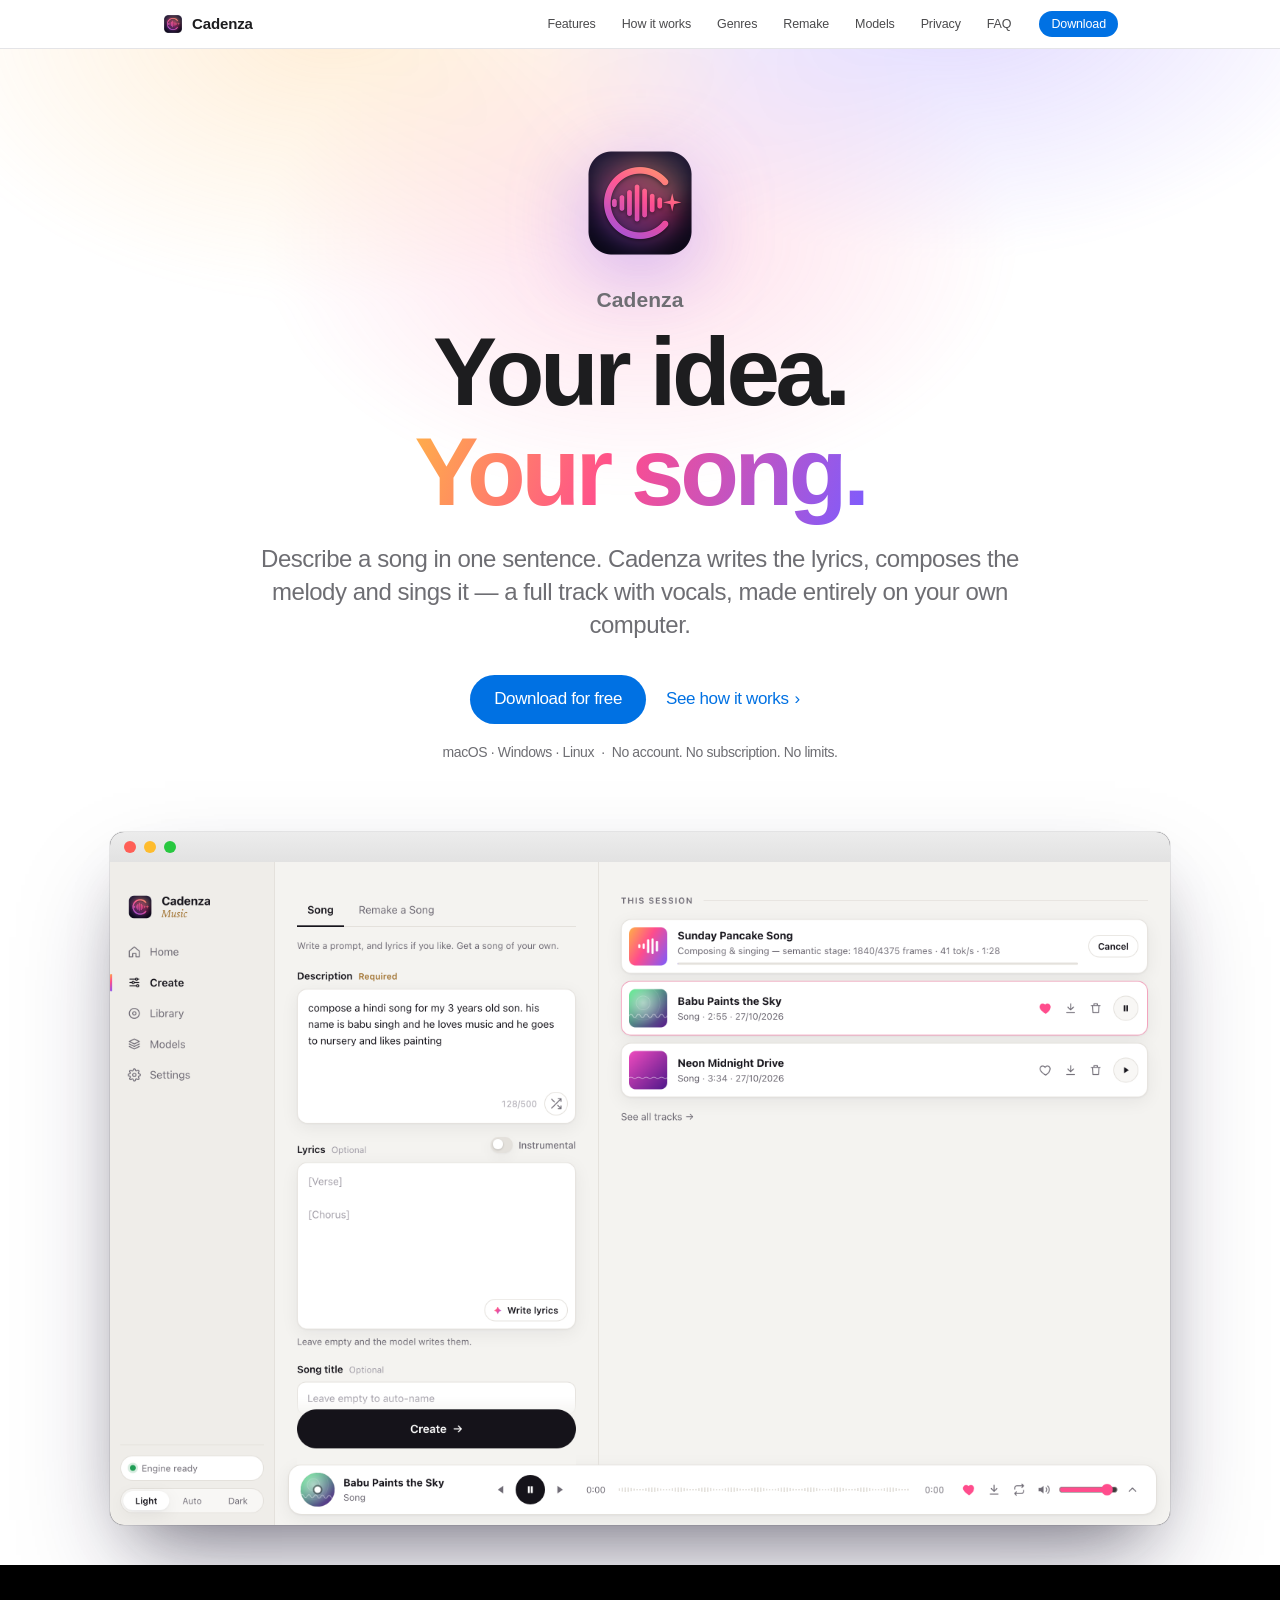
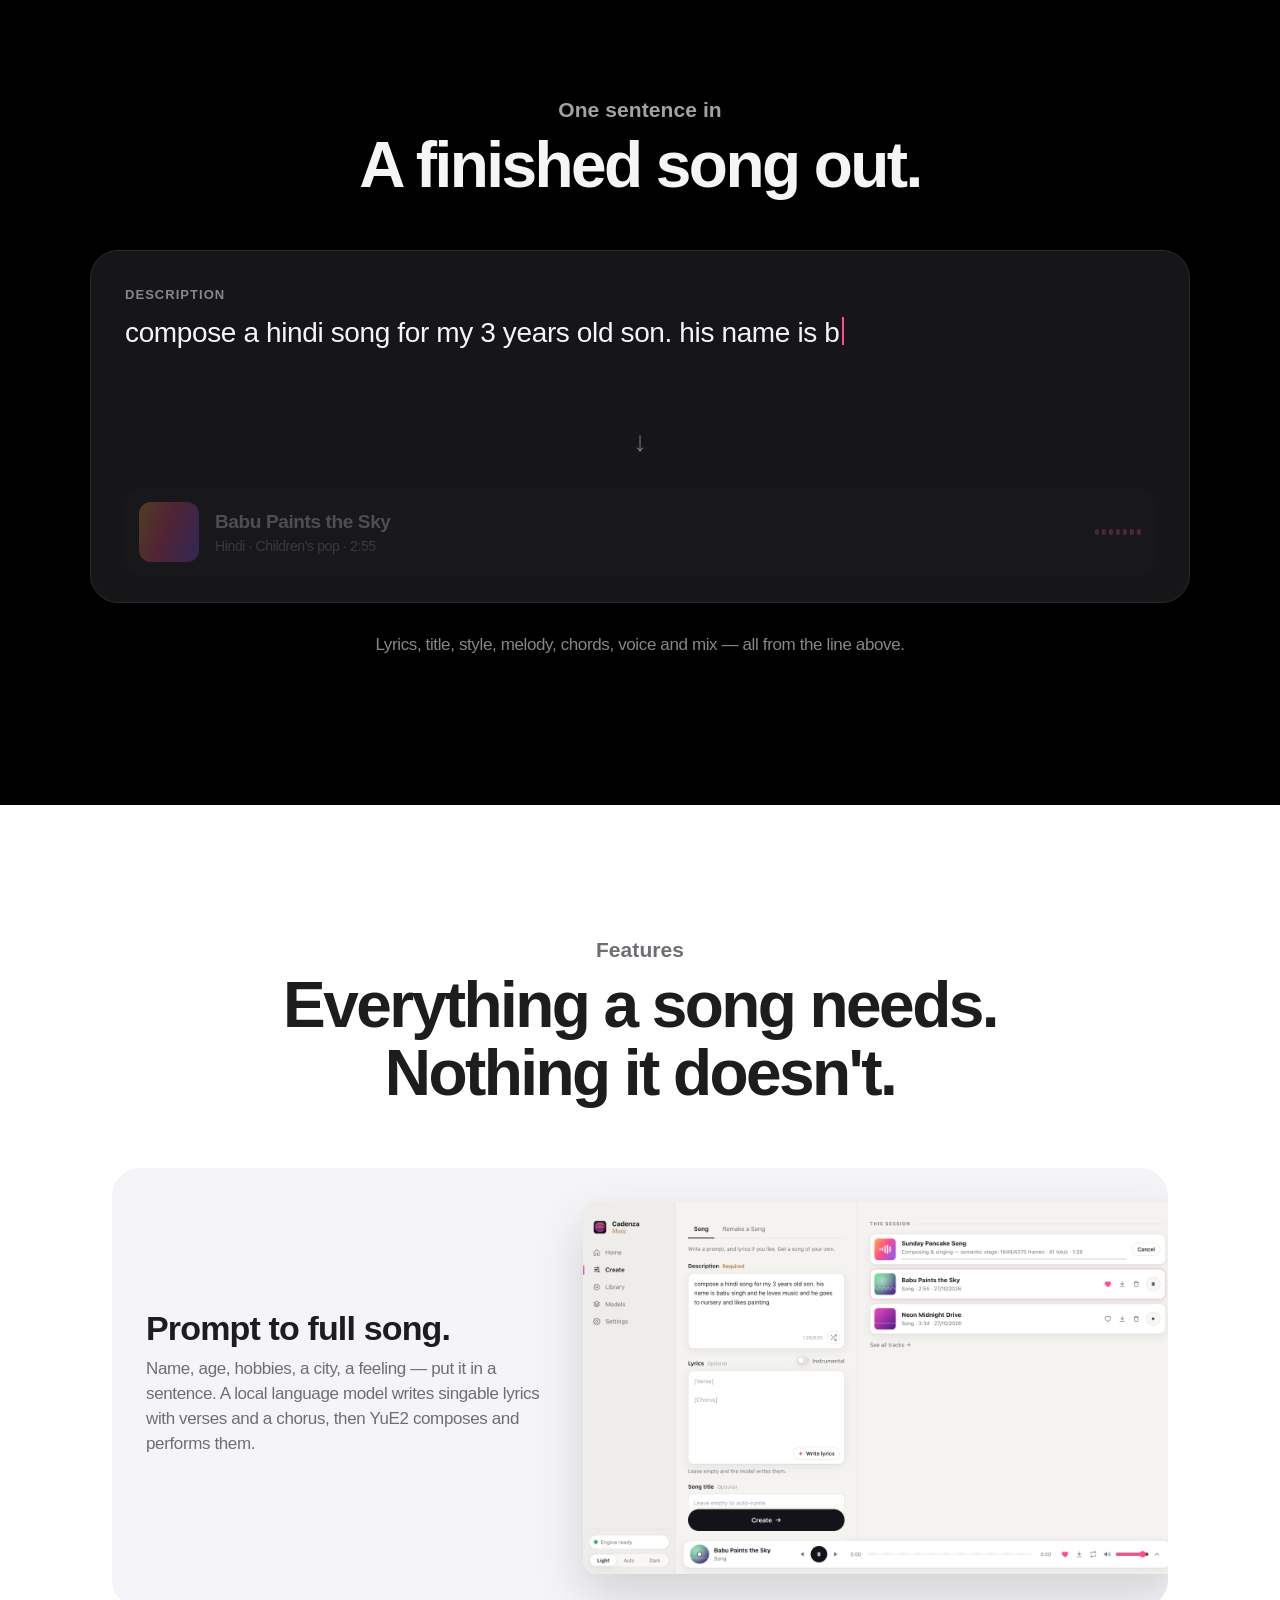
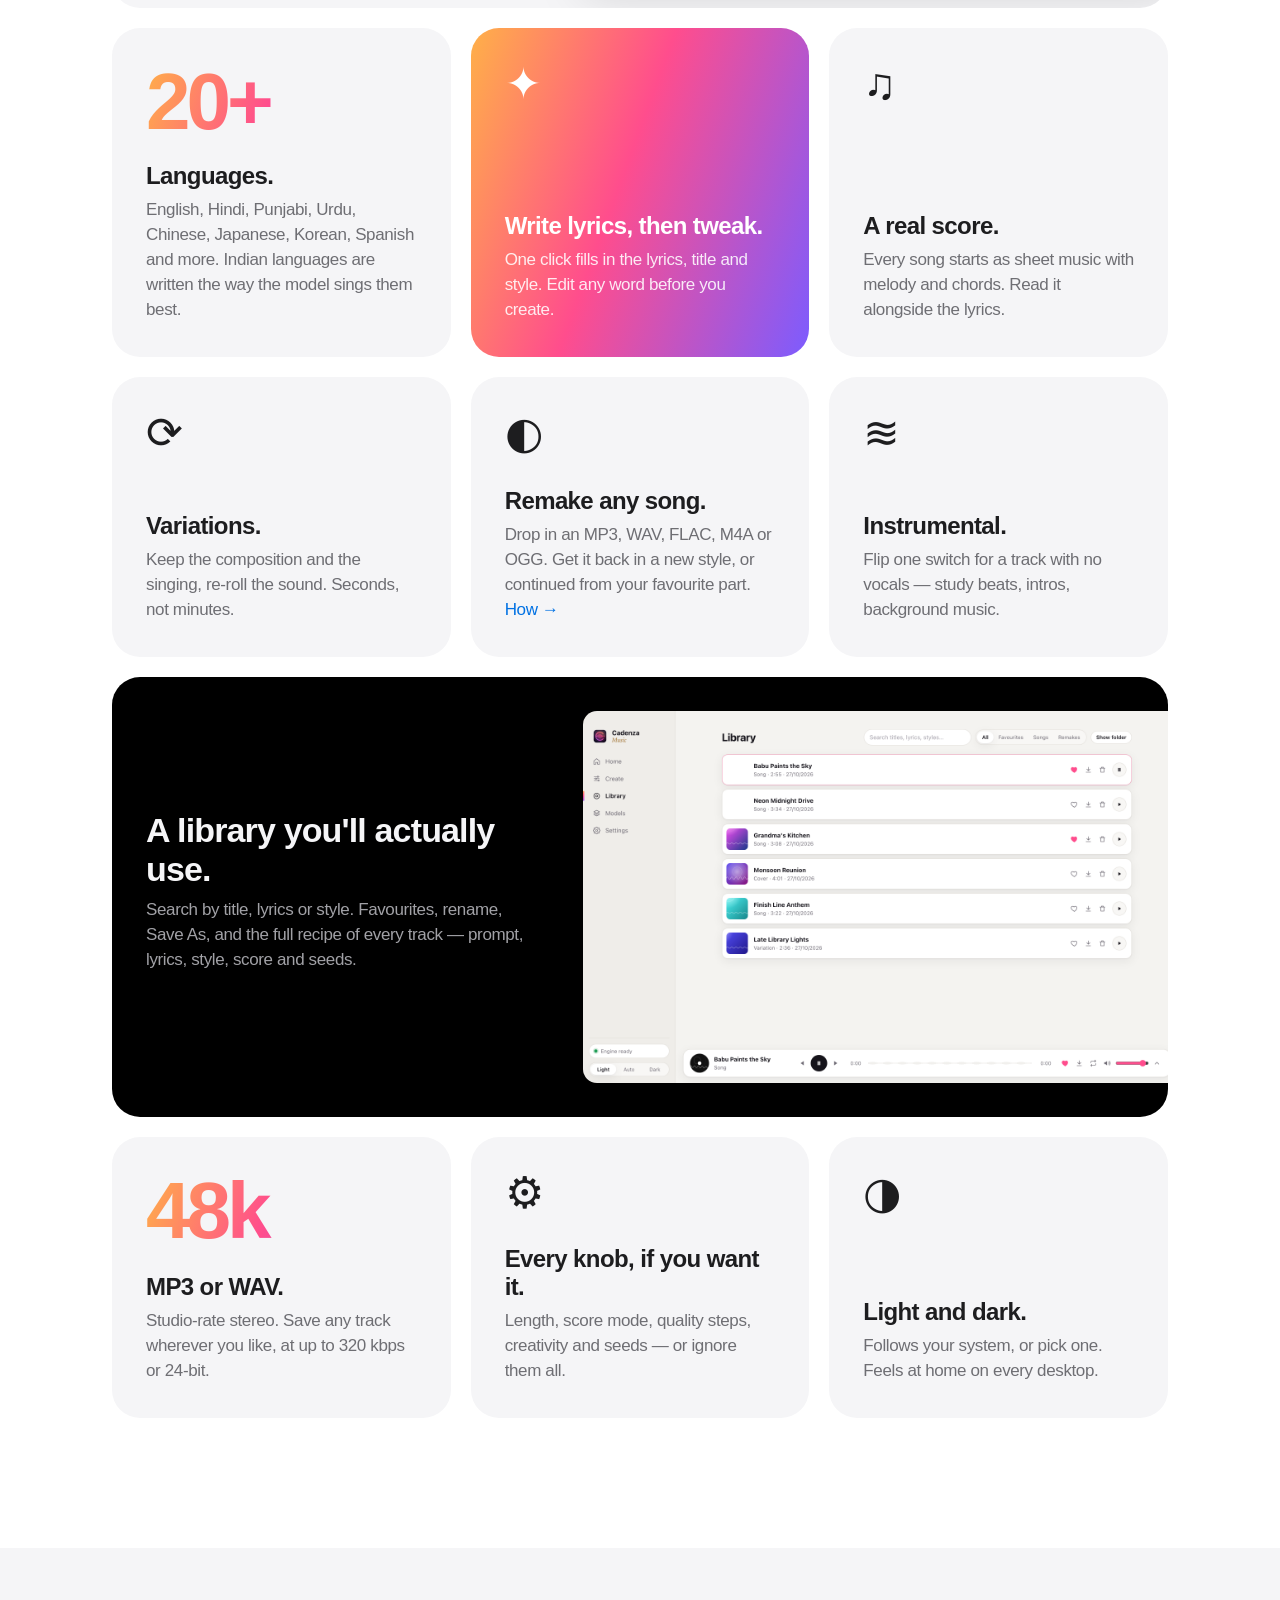
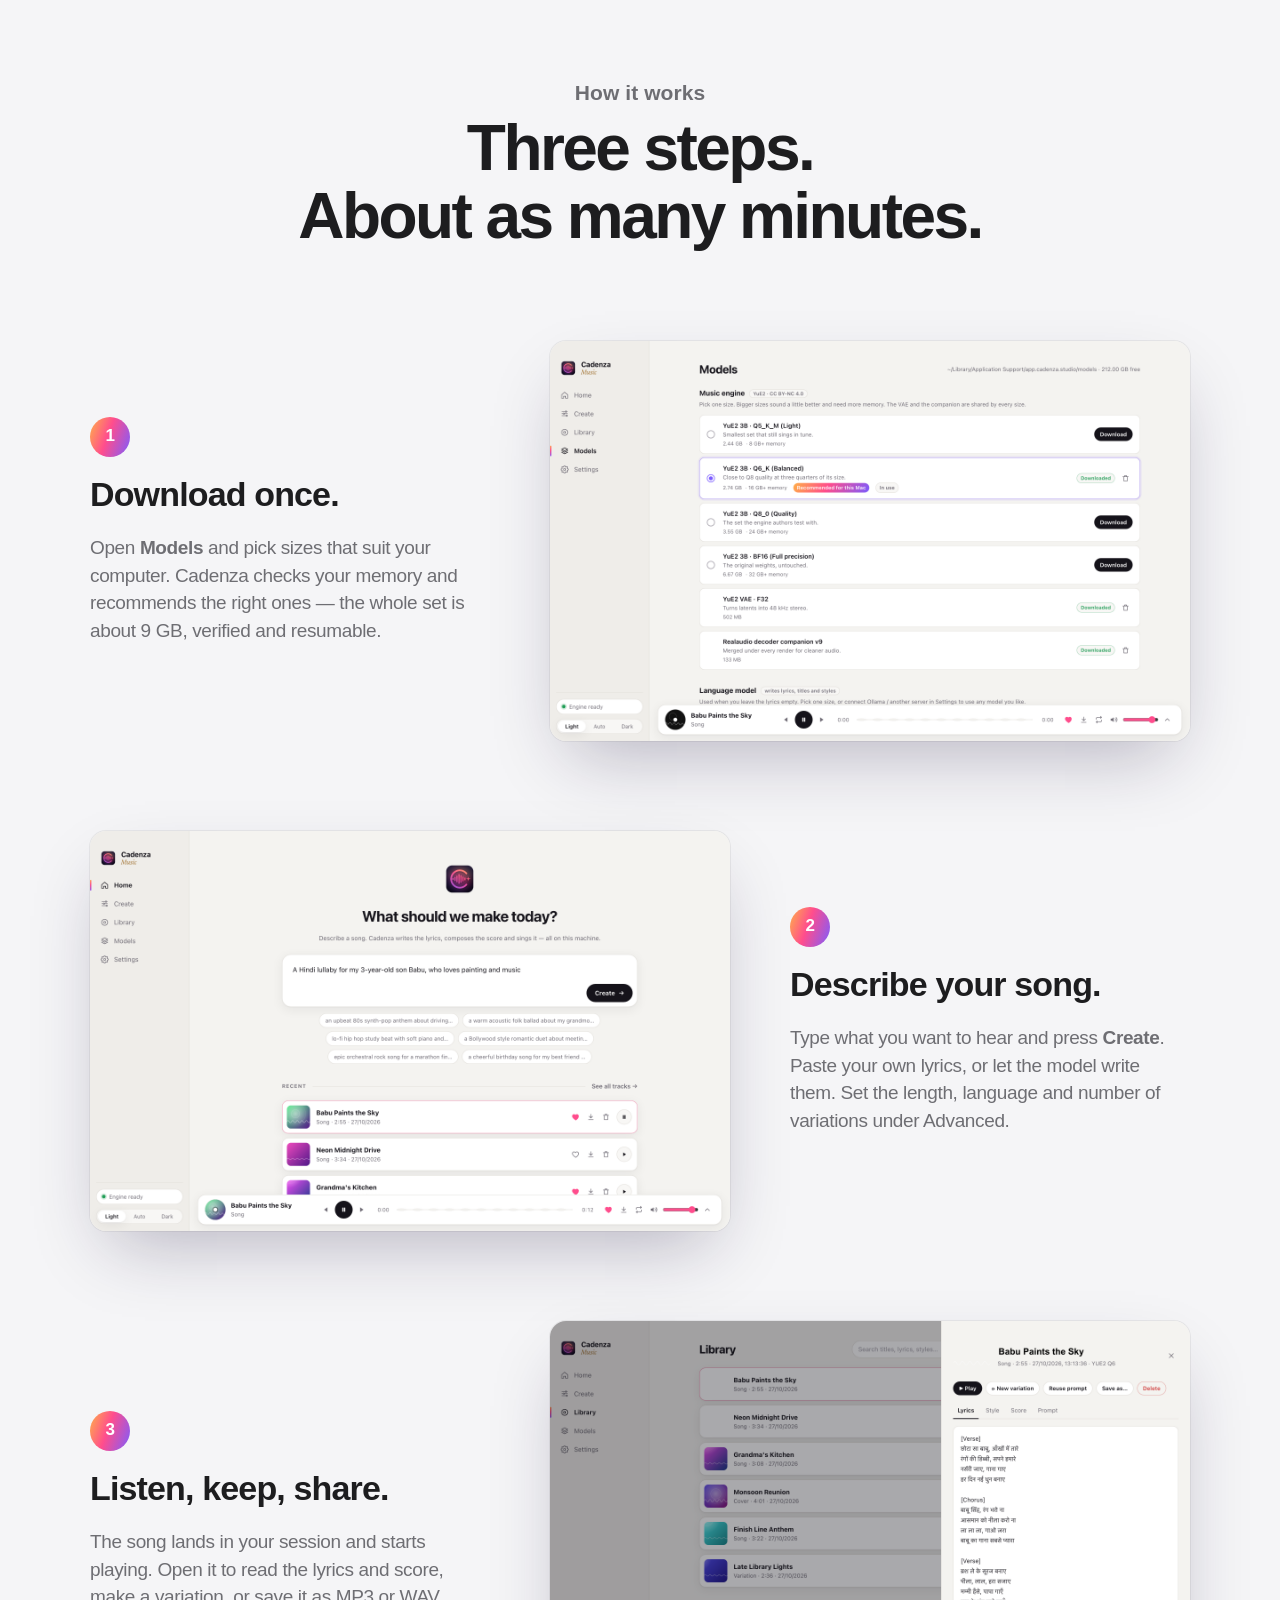
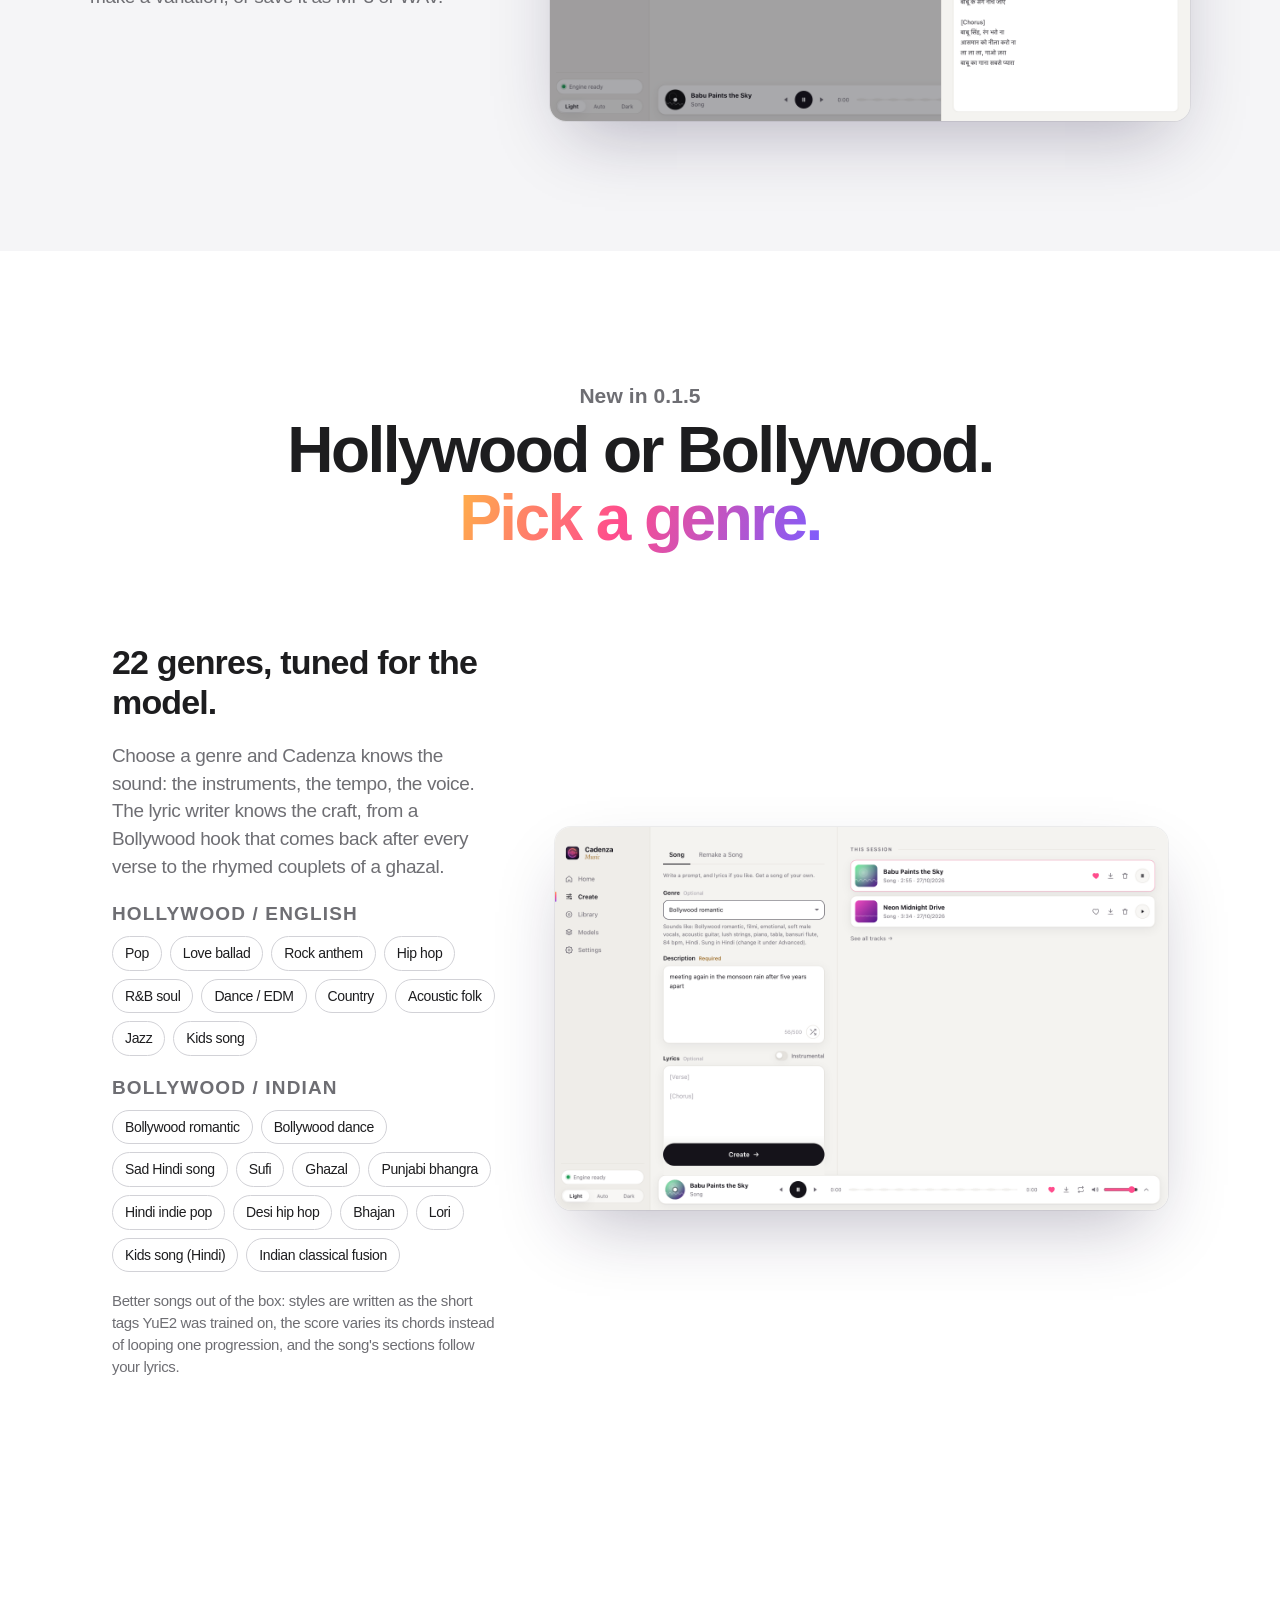
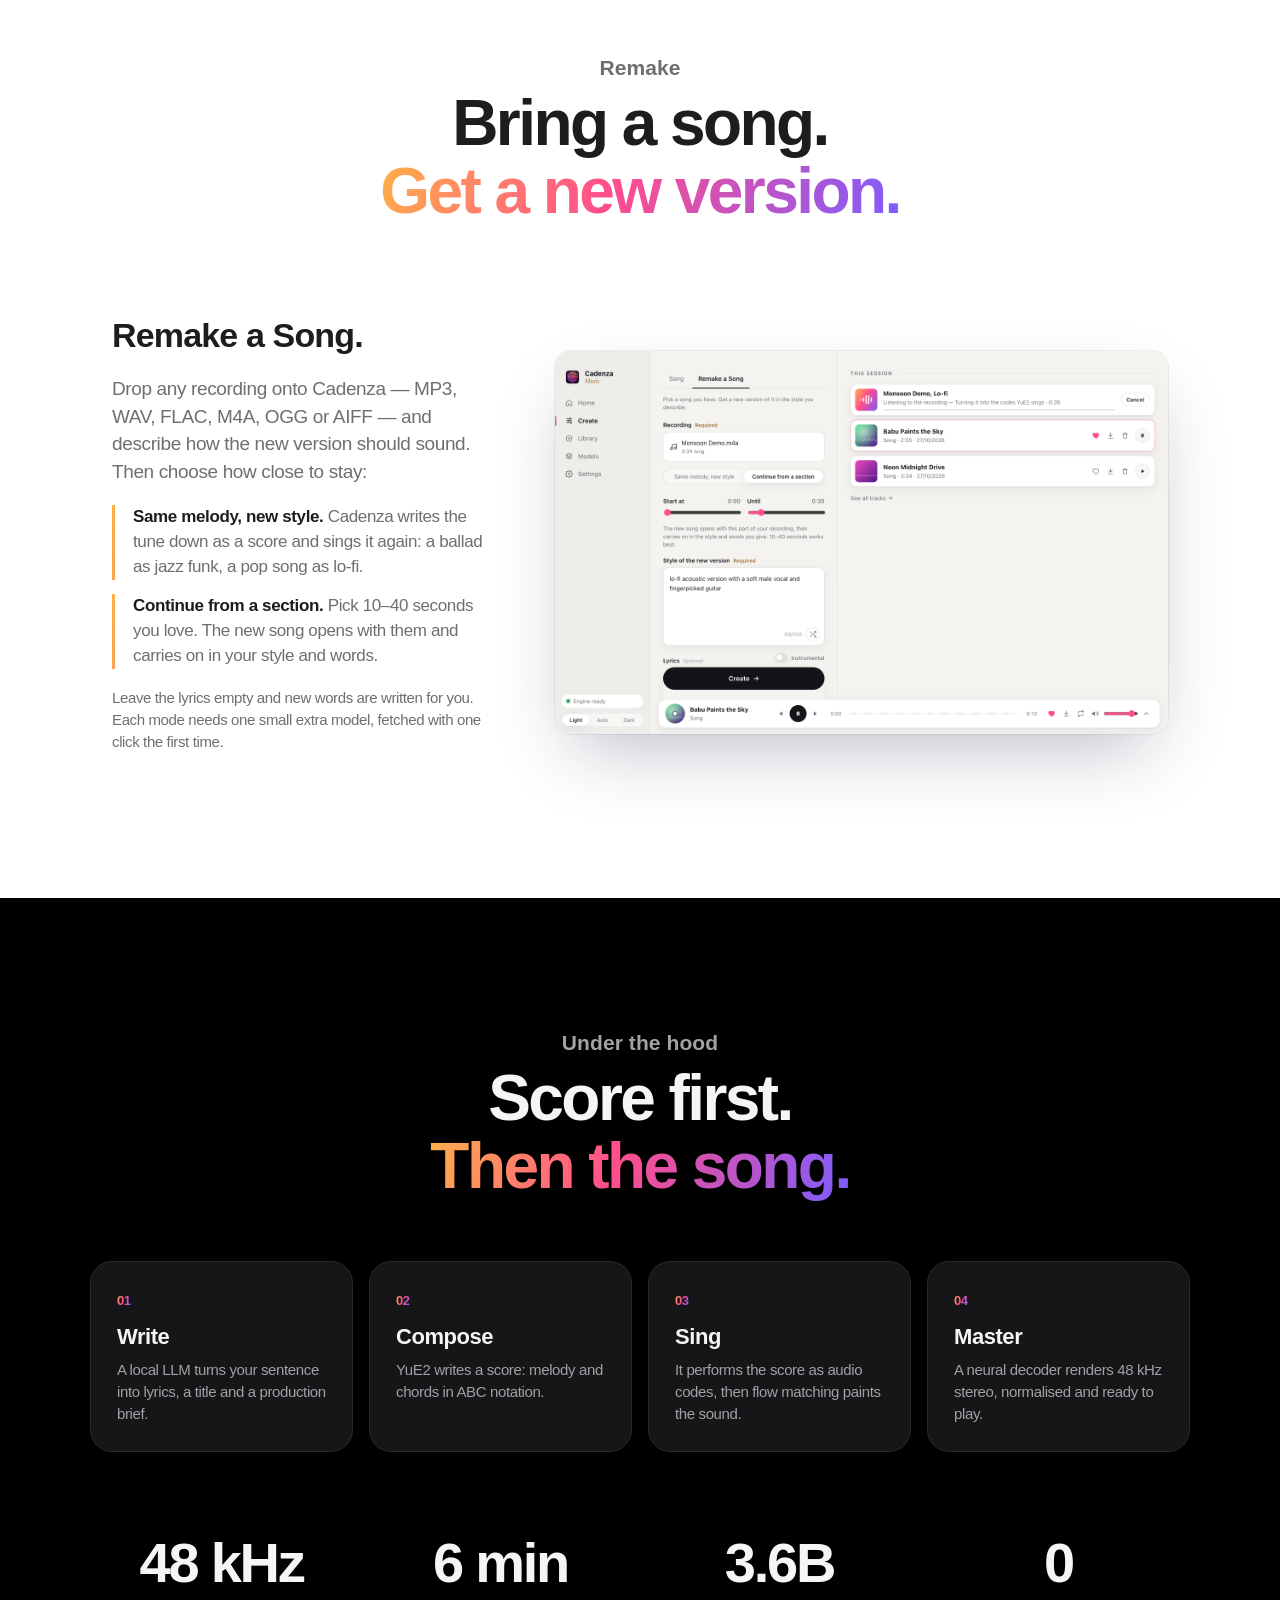
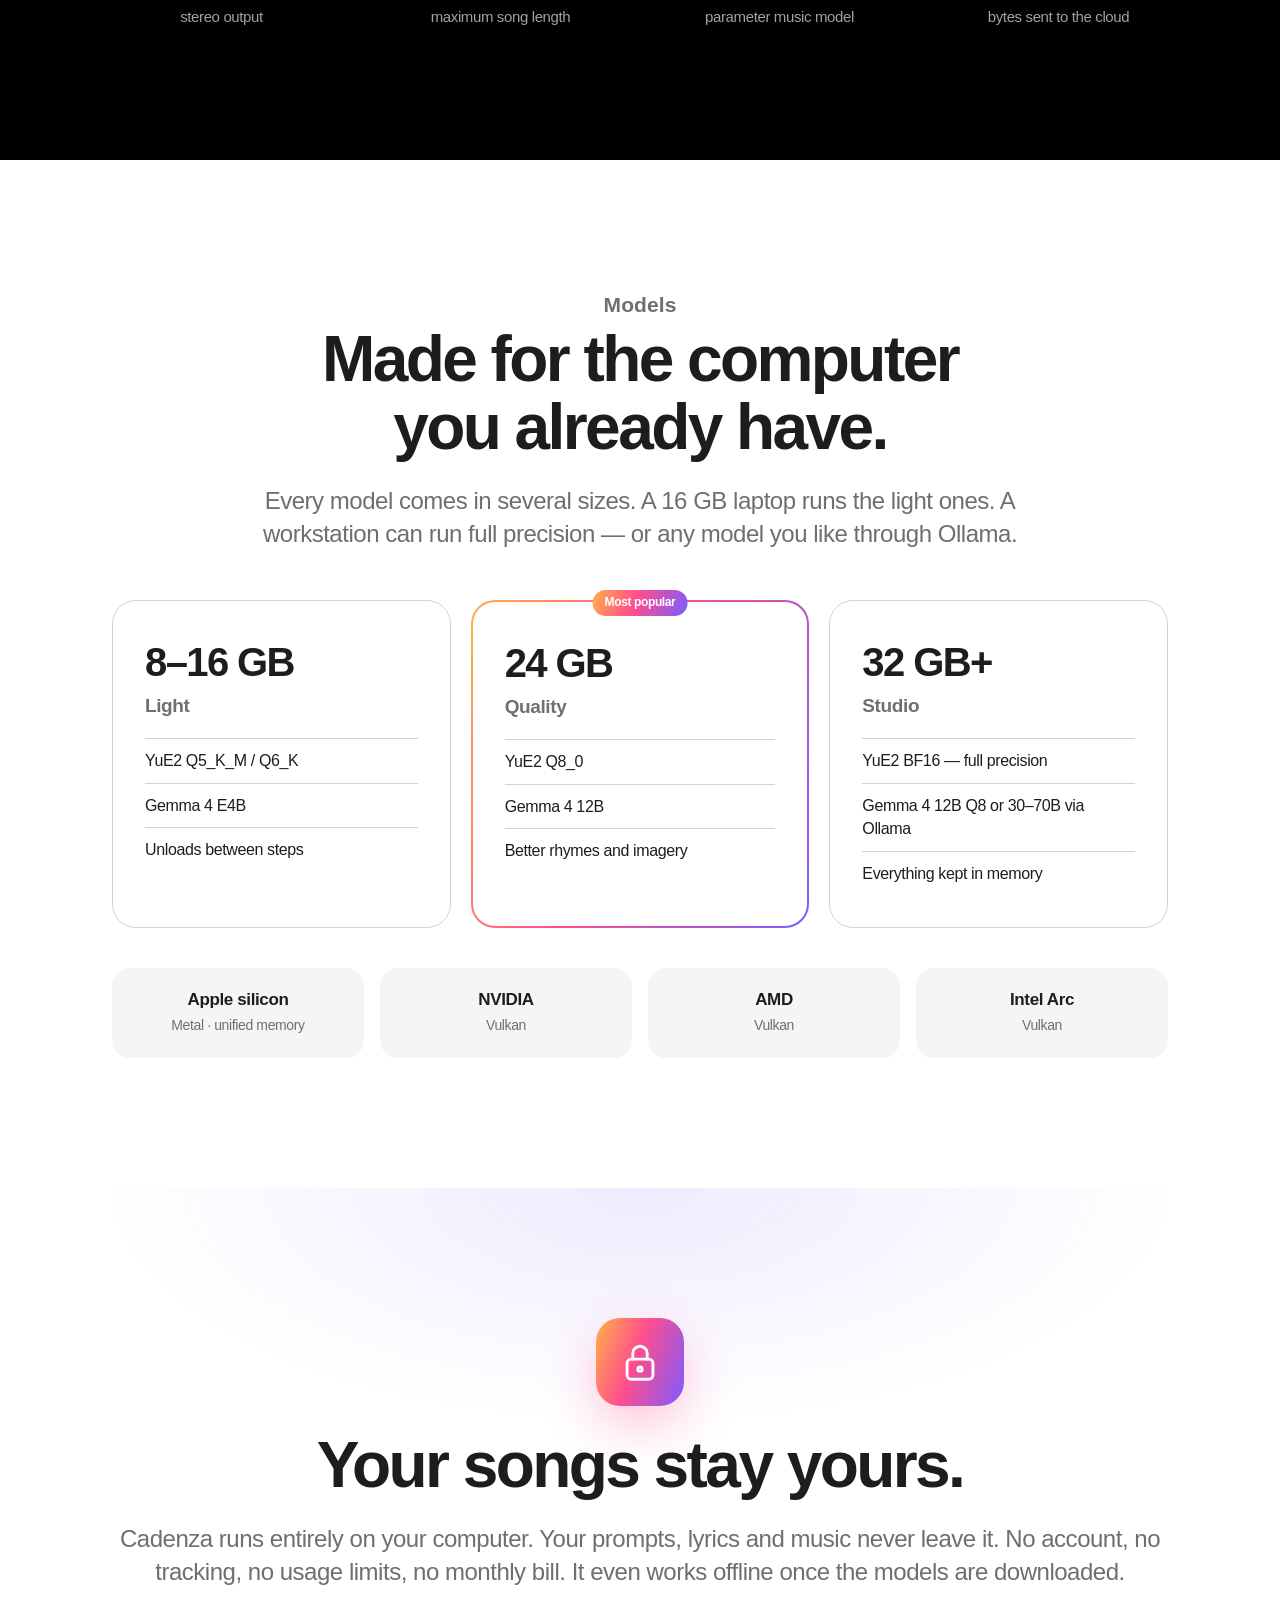
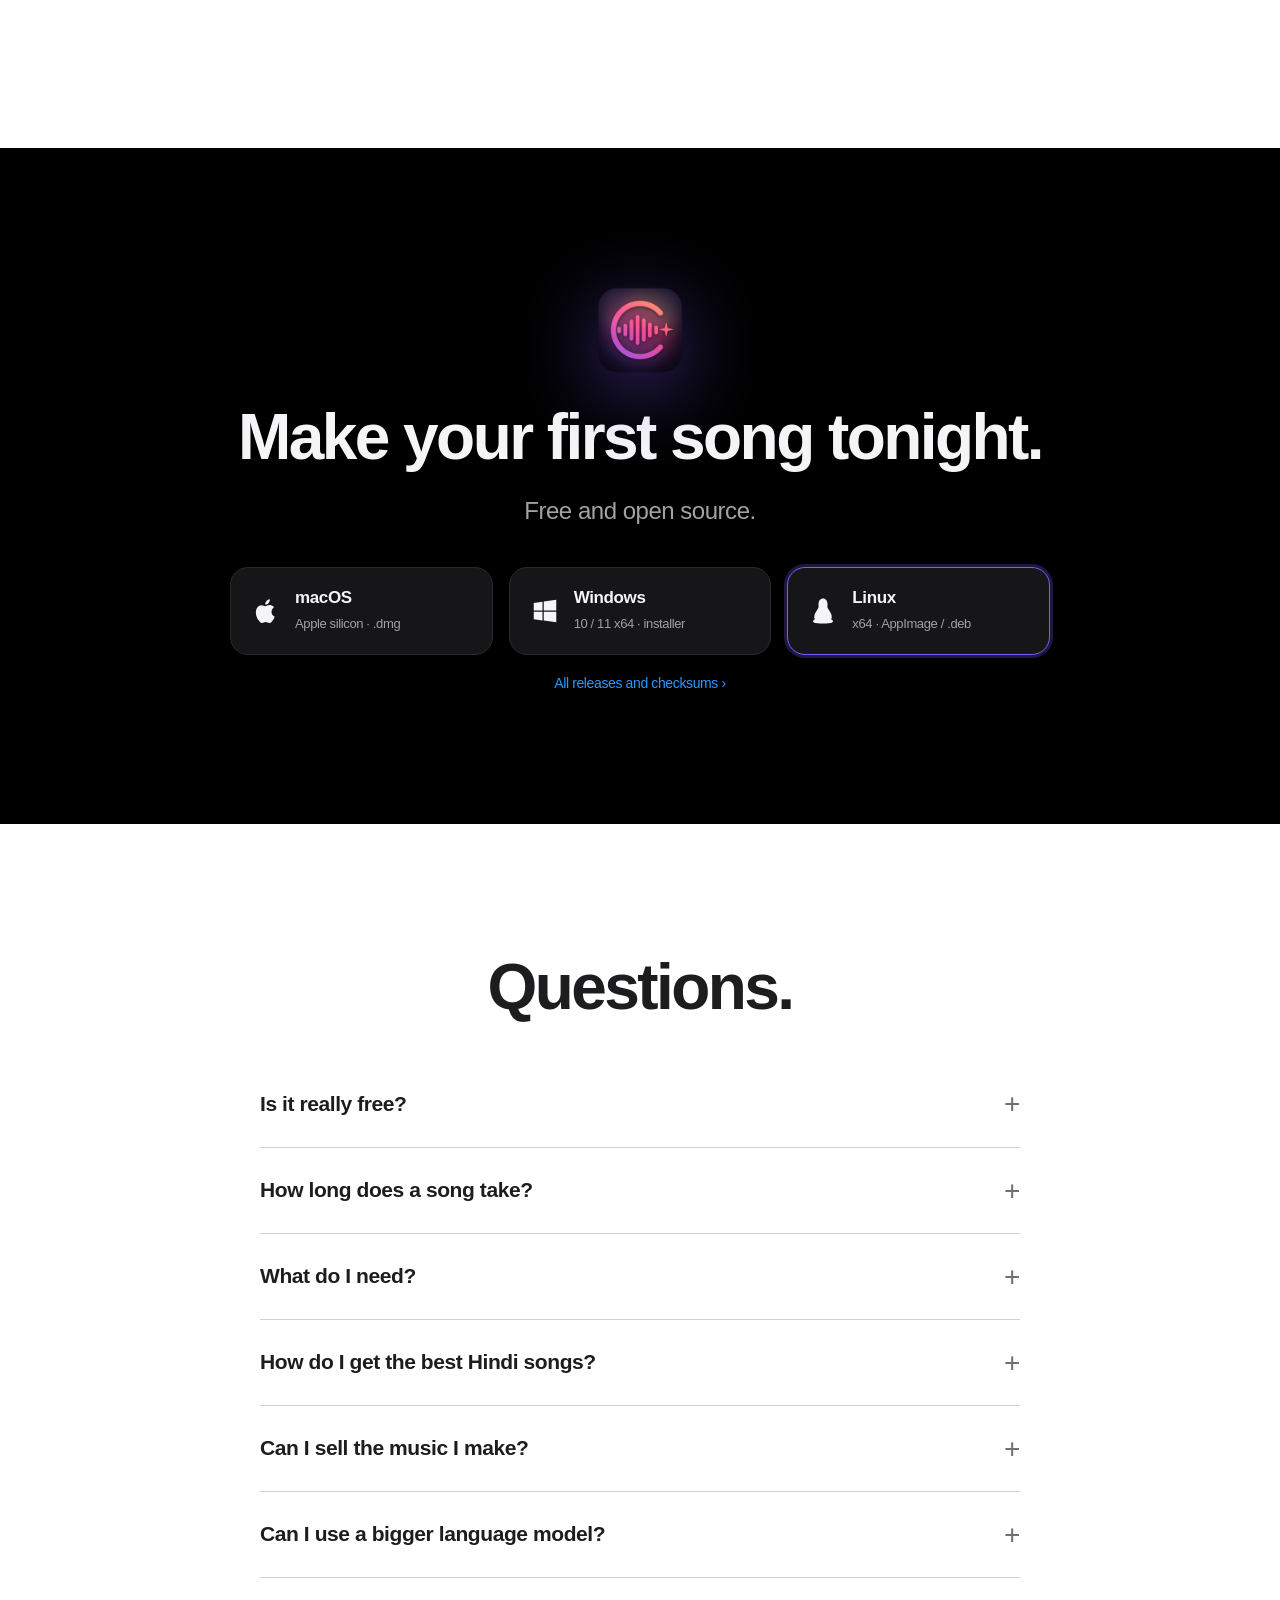
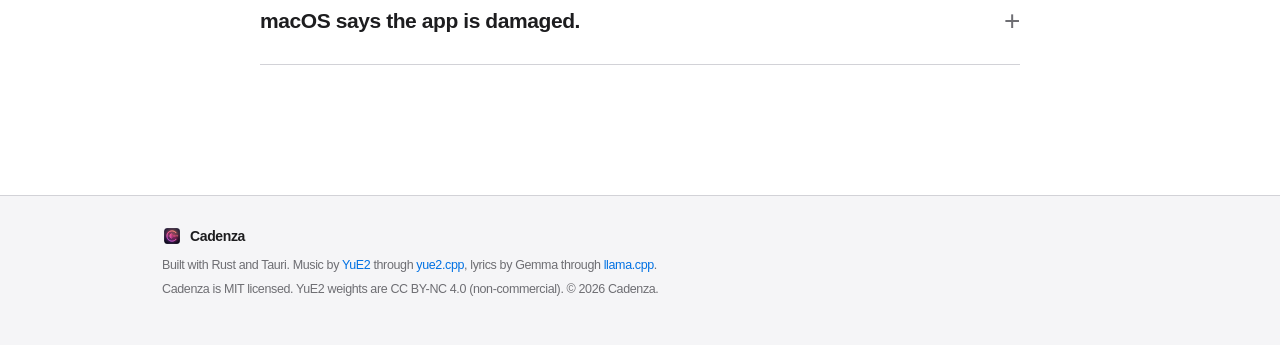
==== site/index.html @ b393309c "Website and README: Genres section, Hindi tips FAQ and screenshot" ====
<!doctype html>
<html lang="en">
<head>
  <meta charset="utf-8" />
  <meta name="viewport" content="width=device-width, initial-scale=1" />
  <title>Cadenza — Your idea. Your song.</title>
  <meta name="description" content="Describe a song in a sentence. Cadenza writes the lyrics, composes the score and sings it — a full song with vocals, made entirely on your own computer. Free, private, unlimited." />
  <meta name="theme-color" content="#000000" />
  <meta property="og:title" content="Cadenza — Your idea. Your song." />
  <meta property="og:description" content="Full songs with vocals from one sentence. Made on your own computer. Free, private, unlimited." />
  <meta property="og:image" content="https://cadenza.devops-monk.com/images/og.png" />
  <meta property="og:url" content="https://cadenza.devops-monk.com/" />
  <meta name="twitter:card" content="summary_large_image" />
  <link rel="icon" type="image/png" href="images/icon-64.png" />
  <link rel="apple-touch-icon" href="images/icon-256.png" />
  <link rel="stylesheet" href="style.css" />
</head>
<body>
  <header class="nav" id="nav">
    <div class="nav-inner">
      <a class="nav-brand" href="#top"><img src="images/icon-64.png" alt="" width="22" height="22" />Cadenza</a>
      <nav class="nav-links">
        <a href="#features">Features</a>
        <a href="#how">How it works</a>
        <a href="#genres">Genres</a>
        <a href="#remake">Remake</a>
        <a href="#models">Models</a>
        <a href="#privacy">Privacy</a>
        <a href="#faq">FAQ</a>
      </nav>
      <a class="nav-cta" href="#download">Download</a>
    </div>
  </header>

  <main id="top">
    <!-- HERO -->
    <section class="hero">
      <div class="hero-glow" aria-hidden="true"></div>
      <img class="hero-icon reveal" src="images/icon-256.png" alt="Cadenza app icon" width="128" height="128" />
      <p class="eyebrow reveal">Cadenza</p>
      <h1 class="reveal">Your idea.<br /><span class="grad">Your song.</span></h1>
      <p class="lead reveal">Describe a song in one sentence. Cadenza writes the lyrics, composes the melody and sings it —
        a full track with vocals, made entirely on your own computer.</p>
      <div class="hero-ctas reveal">
        <a class="btn btn-primary" href="#download">Download for free</a>
        <a class="btn btn-link" href="#how">See how it works <span aria-hidden="true">›</span></a>
      </div>
      <p class="fineprint reveal">macOS · Windows · Linux &nbsp;·&nbsp; No account. No subscription. No limits.</p>

      <div class="window reveal-up">
        <div class="window-bar"><i></i><i></i><i></i></div>
        <picture>
          <source srcset="images/app-create-dark.png" media="(prefers-color-scheme: dark)" />
          <img src="images/app-create.png" alt="Cadenza's Create screen: a description of a Hindi children's song, a song being composed, and the player" width="2880" height="1800" />
        </picture>
      </div>
    </section>

    <!-- PROMPT DEMO -->
    <section class="section dark prompt-demo">
      <p class="eyebrow">One sentence in</p>
      <h2>A finished song out.</h2>
      <div class="typed-card reveal-up">
        <div class="typed-label">Description</div>
        <p class="typed" id="typed" aria-live="polite"></p>
        <div class="typed-arrow" aria-hidden="true">↓</div>
        <div class="result">
          <div class="result-art" aria-hidden="true"></div>
          <div class="result-text">
            <strong id="typedTitle">Babu Paints the Sky</strong>
            <span id="typedMeta">Hindi · Children's pop · 2:55</span>
          </div>
          <div class="eq" aria-hidden="true"><i></i><i></i><i></i><i></i><i></i><i></i><i></i></div>
        </div>
      </div>
      <p class="caption">Lyrics, title, style, melody, chords, voice and mix — all from the line above.</p>
    </section>

    <!-- FEATURES BENTO -->
    <section class="section" id="features">
      <p class="eyebrow center">Features</p>
      <h2 class="center">Everything a song needs.<br />Nothing it doesn't.</h2>
      <div class="bento">
        <article class="tile tile-wide reveal-up">
          <div class="tile-text">
            <h3>Prompt to full song.</h3>
            <p>Name, age, hobbies, a city, a feeling — put it in a sentence. A local language model writes singable lyrics with verses and a chorus, then YuE2 composes and performs them.</p>
          </div>
          <img src="images/app-create.png" alt="" loading="lazy" class="tile-shot" />
        </article>
        <article class="tile reveal-up">
          <div class="tile-big">20+</div>
          <h3>Languages.</h3>
          <p>English, Hindi, Punjabi, Urdu, Chinese, Japanese, Korean, Spanish and more. Indian languages are written the way the model sings them best.</p>
        </article>
        <article class="tile tile-grad reveal-up">
          <div class="tile-icon">✦</div>
          <h3>Write lyrics, then tweak.</h3>
          <p>One click fills in the lyrics, title and style. Edit any word before you create.</p>
        </article>
        <article class="tile reveal-up">
          <div class="tile-icon">♫</div>
          <h3>A real score.</h3>
          <p>Every song starts as sheet music with melody and chords. Read it alongside the lyrics.</p>
        </article>
        <article class="tile reveal-up">
          <div class="tile-icon">⟳</div>
          <h3>Variations.</h3>
          <p>Keep the composition and the singing, re-roll the sound. Seconds, not minutes.</p>
        </article>
        <article class="tile reveal-up">
          <div class="tile-icon">◐</div>
          <h3>Remake any song.</h3>
          <p>Drop in an MP3, WAV, FLAC, M4A or OGG. Get it back in a new style, or continued from your favourite part. <a href="#remake">How →</a></p>
        </article>
        <article class="tile reveal-up">
          <div class="tile-icon">≋</div>
          <h3>Instrumental.</h3>
          <p>Flip one switch for a track with no vocals — study beats, intros, background music.</p>
        </article>
        <article class="tile tile-wide tile-dark reveal-up">
          <div class="tile-text">
            <h3>A library you'll actually use.</h3>
            <p>Search by title, lyrics or style. Favourites, rename, Save As, and the full recipe of every track — prompt, lyrics, style, score and seeds.</p>
          </div>
          <img src="images/app-library.png" alt="" loading="lazy" class="tile-shot" />
        </article>
        <article class="tile reveal-up">
          <div class="tile-big">48k</div>
          <h3>MP3 or WAV.</h3>
          <p>Studio-rate stereo. Save any track wherever you like, at up to 320 kbps or 24-bit.</p>
        </article>
        <article class="tile reveal-up">
          <div class="tile-icon">⚙︎</div>
          <h3>Every knob, if you want it.</h3>
          <p>Length, score mode, quality steps, creativity and seeds — or ignore them all.</p>
        </article>
        <article class="tile reveal-up">
          <div class="tile-icon">◑</div>
          <h3>Light and dark.</h3>
          <p>Follows your system, or pick one. Feels at home on every desktop.</p>
        </article>
      </div>
    </section>

    <!-- HOW IT WORKS -->
    <section class="section soft" id="how">
      <p class="eyebrow center">How it works</p>
      <h2 class="center">Three steps.<br />About as many minutes.</h2>

      <div class="step reveal-up">
        <div class="step-text">
          <span class="step-num">1</span>
          <h3>Download once.</h3>
          <p>Open <b>Models</b> and pick sizes that suit your computer. Cadenza checks your memory and recommends the right ones — the whole set is about 9&nbsp;GB, verified and resumable.</p>
        </div>
        <div class="shot"><img src="images/app-models.png" alt="The Models page with recommended model sizes and a download in progress" loading="lazy" /></div>
      </div>

      <div class="step reverse reveal-up">
        <div class="step-text">
          <span class="step-num">2</span>
          <h3>Describe your song.</h3>
          <p>Type what you want to hear and press <b>Create</b>. Paste your own lyrics, or let the model write them. Set the length, language and number of variations under Advanced.</p>
        </div>
        <div class="shot"><img src="images/app-home.png" alt="The Home screen with a prompt box and ideas" loading="lazy" /></div>
      </div>

      <div class="step reveal-up">
        <div class="step-text">
          <span class="step-num">3</span>
          <h3>Listen, keep, share.</h3>
          <p>The song lands in your session and starts playing. Open it to read the lyrics and score, make a variation, or save it as MP3 or WAV.</p>
        </div>
        <div class="shot"><img src="images/app-lyrics.png" alt="A track's lyrics in Hindi, with actions to play, make a variation and save" loading="lazy" /></div>
      </div>
    </section>

    <!-- GENRES -->
    <section class="section" id="genres">
      <p class="eyebrow center">New in 0.1.5</p>
      <h2 class="center">Hollywood or Bollywood.<br /><span class="grad">Pick a genre.</span></h2>
      <div class="step reveal-up">
        <div class="step-text">
          <h3>22 genres, tuned for the model.</h3>
          <p>Choose a genre and Cadenza knows the sound: the instruments, the tempo, the voice. The lyric writer knows the craft, from a Bollywood hook that comes back after every verse to the rhymed couplets of a ghazal.</p>
          <div class="genre-group">
            <p class="genre-head">Hollywood / English</p>
            <ul class="genre-list">
              <li>Pop</li><li>Love ballad</li><li>Rock anthem</li><li>Hip hop</li><li>R&amp;B soul</li>
              <li>Dance / EDM</li><li>Country</li><li>Acoustic folk</li><li>Jazz</li><li>Kids song</li>
            </ul>
          </div>
          <div class="genre-group">
            <p class="genre-head">Bollywood / Indian</p>
            <ul class="genre-list">
              <li>Bollywood romantic</li><li>Bollywood dance</li><li>Sad Hindi song</li><li>Sufi</li><li>Ghazal</li>
              <li>Punjabi bhangra</li><li>Hindi indie pop</li><li>Desi hip hop</li><li>Bhajan</li><li>Lori</li>
              <li>Kids song (Hindi)</li><li>Indian classical fusion</li>
            </ul>
          </div>
          <p class="small-note">Better songs out of the box: styles are written as the short tags YuE2 was trained on, the score varies its chords instead of looping one progression, and the song's sections follow your lyrics.</p>
        </div>
        <div class="shot"><img src="images/app-genres.png" alt="The Create tab with the Bollywood romantic genre chosen and the sound it brings: filmi, soft male vocals, strings, tabla, bansuri flute, 84 bpm" loading="lazy" /></div>
      </div>
    </section>

    <!-- REMAKE -->
    <section class="section" id="remake">
      <p class="eyebrow center">Remake</p>
      <h2 class="center">Bring a song.<br /><span class="grad">Get a new version.</span></h2>
      <div class="step reveal-up">
        <div class="step-text">
          <h3>Remake a Song.</h3>
          <p>Drop any recording onto Cadenza — MP3, WAV, FLAC, M4A, OGG or AIFF — and describe how the new version should sound. Then choose how close to stay:</p>
          <ul class="remake-modes">
            <li><b>Same melody, new style.</b> Cadenza writes the tune down as a score and sings it again: a ballad as jazz funk, a pop song as lo-fi.</li>
            <li><b>Continue from a section.</b> Pick 10–40 seconds you love. The new song opens with them and carries on in your style and words.</li>
          </ul>
          <p class="small-note">Leave the lyrics empty and new words are written for you. Each mode needs one small extra model, fetched with one click the first time.</p>
        </div>
        <div class="shot"><img src="images/app-remake.png" alt="The Remake a Song tab: a recording chosen, Continue from a section with start and end sliders, and a remix being made" loading="lazy" /></div>
      </div>
    </section>

    <!-- UNDER THE HOOD -->
    <section class="section dark" id="engine">
      <p class="eyebrow center">Under the hood</p>
      <h2 class="center">Score first.<br /><span class="grad">Then the song.</span></h2>
      <div class="pipeline reveal-up">
        <div class="stage"><span>01</span><h4>Write</h4><p>A local LLM turns your sentence into lyrics, a title and a production brief.</p></div>
        <div class="stage"><span>02</span><h4>Compose</h4><p>YuE2 writes a score: melody and chords in ABC notation.</p></div>
        <div class="stage"><span>03</span><h4>Sing</h4><p>It performs the score as audio codes, then flow matching paints the sound.</p></div>
        <div class="stage"><span>04</span><h4>Master</h4><p>A neural decoder renders 48 kHz stereo, normalised and ready to play.</p></div>
      </div>
      <div class="stats reveal-up">
        <div><strong>48 kHz</strong><span>stereo output</span></div>
        <div><strong>6 min</strong><span>maximum song length</span></div>
        <div><strong>3.6B</strong><span>parameter music model</span></div>
        <div><strong>0</strong><span>bytes sent to the cloud</span></div>
      </div>
    </section>

    <!-- MODELS -->
    <section class="section" id="models">
      <p class="eyebrow center">Models</p>
      <h2 class="center">Made for the computer<br />you already have.</h2>
      <p class="lead center narrow">Every model comes in several sizes. A 16&nbsp;GB laptop runs the light ones. A workstation can run full precision — or any model you like through Ollama.</p>
      <div class="tiers reveal-up">
        <div class="tier">
          <div class="tier-ram">8–16 GB</div>
          <h4>Light</h4>
          <ul><li>YuE2 Q5_K_M / Q6_K</li><li>Gemma 4 E4B</li><li>Unloads between steps</li></ul>
        </div>
        <div class="tier featured">
          <div class="tier-badge">Most popular</div>
          <div class="tier-ram">24 GB</div>
          <h4>Quality</h4>
          <ul><li>YuE2 Q8_0</li><li>Gemma 4 12B</li><li>Better rhymes and imagery</li></ul>
        </div>
        <div class="tier">
          <div class="tier-ram">32 GB+</div>
          <h4>Studio</h4>
          <ul><li>YuE2 BF16 — full precision</li><li>Gemma 4 12B Q8 or 30–70B via Ollama</li><li>Everything kept in memory</li></ul>
        </div>
      </div>
      <div class="gpu reveal-up">
        <div><strong>Apple silicon</strong><span>Metal · unified memory</span></div>
        <div><strong>NVIDIA</strong><span>Vulkan</span></div>
        <div><strong>AMD</strong><span>Vulkan</span></div>
        <div><strong>Intel Arc</strong><span>Vulkan</span></div>
      </div>
    </section>

    <!-- PRIVACY -->
    <section class="section privacy" id="privacy">
      <div class="lock" aria-hidden="true">
        <svg viewBox="0 0 64 64"><rect x="14" y="28" width="36" height="28" rx="6"/><path d="M22 28v-8a10 10 0 0 1 20 0v8"/><circle cx="32" cy="42" r="3"/></svg>
      </div>
      <h2 class="center">Your songs stay yours.</h2>
      <p class="lead center narrow">Cadenza runs entirely on your computer. Your prompts, lyrics and music never leave it. No account, no tracking, no usage limits, no monthly bill. It even works offline once the models are downloaded.</p>
    </section>

    <!-- DOWNLOAD -->
    <section class="section dark" id="download">
      <img class="dl-icon" src="images/icon-256.png" alt="" width="104" height="104" />
      <h2 class="center">Make your first song tonight.</h2>
      <p class="lead center">Free and open source.</p>
      <div class="dl-grid">
        <a class="dl" data-os="mac" href="#">
          <svg viewBox="0 0 24 24"><path d="M16.4 12.6c0-2.4 2-3.5 2-3.6-1.1-1.6-2.8-1.8-3.4-1.8-1.4-.1-2.8.9-3.5.9s-1.8-.8-3-.8C7 7.3 5.5 8.2 4.7 9.7c-1.7 2.9-.4 7.2 1.2 9.5.8 1.1 1.7 2.4 2.9 2.4 1.2-.1 1.6-.8 3-.8s1.8.8 3 .7c1.3 0 2.1-1.1 2.8-2.3.9-1.3 1.3-2.6 1.3-2.7 0 0-2.5-1-2.5-3.9zM14.1 5.5c.6-.8 1.1-1.8 1-2.9-.9 0-2 .6-2.7 1.4-.6.7-1.1 1.8-1 2.8 1 .1 2.1-.5 2.7-1.3z"/></svg>
          <span><strong>macOS</strong><small>Apple silicon · .dmg</small></span>
        </a>
        <a class="dl" data-os="windows" href="#">
          <svg viewBox="0 0 24 24"><path d="M3 5.5 10 4.5v7H3zM11 4.3 21 3v8.5H11zM3 12.5h7v7l-7-1zM11 12.5h10V21l-10-1.4z"/></svg>
          <span><strong>Windows</strong><small>10 / 11 x64 · installer</small></span>
        </a>
        <a class="dl" data-os="linux" href="#">
          <svg viewBox="0 0 24 24"><path d="M12 2c-2.2 0-3.6 1.9-3.6 4.6 0 1.3.3 2.2-.4 3.4C6.8 12 5 14 5 16.8c0 .7.2 1.3.5 1.7-.6.4-1.5.9-1.5 1.6 0 1 1.6 1.4 3.4 1.6 1.2.1 2.1.3 2.6.3h4c.5 0 1.4-.2 2.6-.3 1.8-.2 3.4-.6 3.4-1.6 0-.7-.9-1.2-1.5-1.6.3-.4.5-1 .5-1.7 0-2.8-1.8-4.8-3-6.8-.7-1.2-.4-2.1-.4-3.4C15.6 3.9 14.2 2 12 2z"/></svg>
          <span><strong>Linux</strong><small>x64 · AppImage / .deb</small></span>
        </a>
      </div>
      <p class="fineprint center"><a id="allReleases" href="#">All releases and checksums ›</a></p>
    </section>

    <!-- FAQ -->
    <section class="section" id="faq">
      <h2 class="center">Questions.</h2>
      <div class="faq">
        <details><summary>Is it really free?</summary><p>Yes. Cadenza is open source and everything runs on your own computer, so there's nothing to pay for and no limit on how many songs you make.</p></details>
        <details><summary>How long does a song take?</summary><p>It depends on your hardware and the song length. On an Apple M1 Pro, expect a few minutes for a three-minute song. Variations of a song you've already made are much faster.</p></details>
        <details><summary>What do I need?</summary><p>A Mac with Apple silicon, or a Windows or Linux PC with a recent GPU and at least 16&nbsp;GB of memory. About 10&nbsp;GB of free disk space for the models.</p></details>
        <details><summary>How do I get the best Hindi songs?</summary><p>Pick a Bollywood or Indian genre and describe the song in English or Hindi. Lyrics are written in Roman letters (<i>"Tum hi ho"</i>), which the music model sings more clearly than Devanagari; if you prefer Devanagari, choose it under Advanced → Lyrics language. Make two or three variations and keep the best.</p></details>
        <details><summary>Can I sell the music I make?</summary><p>No, not with the default model. The YuE2 weights are licensed CC BY-NC 4.0, which means non-commercial use only. Personal songs, gifts, family videos and experiments are all fine.</p></details>
        <details><summary>Can I use a bigger language model?</summary><p>Yes. Pick a larger Gemma size in Models, or switch to Ollama or any OpenAI-compatible server in Settings and use any model you like, up to 70B on a big machine.</p></details>
        <details><summary>macOS says the app is damaged.</summary><p>The app isn't notarised yet. Move it to Applications and run <code>xattr -cr /Applications/Cadenza.app</code> once in Terminal, then open it.</p></details>
      </div>
    </section>
  </main>

  <footer class="footer">
    <div class="footer-inner">
      <div class="footer-brand"><img src="images/icon-64.png" alt="" width="20" height="20" /> Cadenza</div>
      <p>Built with Rust and Tauri. Music by <a href="https://map-yue2.github.io/">YuE2</a> through <a href="https://github.com/ServeurpersoCom/yue2.cpp">yue2.cpp</a>, lyrics by Gemma through <a href="https://github.com/ggml-org/llama.cpp">llama.cpp</a>.</p>
      <p class="muted">Cadenza is MIT licensed. YuE2 weights are CC BY-NC 4.0 (non-commercial). © 2026 Cadenza.</p>
    </div>
  </footer>

  <script src="main.js" defer></script>
</body>
</html>
---- site/style.css ----
:root {
  --bg: #ffffff;
  --bg-soft: #f5f5f7;
  --text: #1d1d1f;
  --muted: #6e6e73;
  --line: #d2d2d7;
  --blue: #0071e3;
  --grad: linear-gradient(110deg, #ffb048 0%, #ff4d8d 45%, #7c5cff 100%);
  --font: -apple-system, BlinkMacSystemFont, "SF Pro Display", "SF Pro Text", "Helvetica Neue", "Inter", "Segoe UI", sans-serif;
  color-scheme: light;
}
@media (prefers-color-scheme: dark) {
  :root:not([data-theme="light"]) {
    --bg: #000000;
    --bg-soft: #101012;
    --text: #f5f5f7;
    --muted: #a1a1a6;
    --line: #2d2d30;
    --blue: #2997ff;
    color-scheme: dark;
  }
}

* { box-sizing: border-box; }
html { scroll-behavior: smooth; }
body { margin: 0; background: var(--bg); color: var(--text); font: 17px/1.47 var(--font); letter-spacing: -.022em; -webkit-font-smoothing: antialiased; overflow-x: hidden; }
img { max-width: 100%; height: auto; display: block; }
a { color: var(--blue); text-decoration: none; }
a:hover { text-decoration: underline; }
code { font: 14px ui-monospace, SFMono-Regular, Menlo, monospace; background: var(--bg-soft); padding: 2px 6px; border-radius: 6px; }
.grad { background: var(--grad); -webkit-background-clip: text; background-clip: text; color: transparent; }
.center { text-align: center; }
.narrow { max-width: 680px; margin-left: auto; margin-right: auto; }
.muted { color: var(--muted); }

/* ------------------------------------------------------------------- nav */
.nav { position: sticky; top: 0; z-index: 50; background: color-mix(in srgb, var(--bg) 72%, transparent); backdrop-filter: saturate(180%) blur(20px); -webkit-backdrop-filter: saturate(180%) blur(20px); border-bottom: 1px solid color-mix(in srgb, var(--line) 60%, transparent); }
.nav-inner { max-width: 1000px; margin: 0 auto; height: 48px; padding: 0 22px; display: flex; align-items: center; gap: 28px; font-size: 12.5px; letter-spacing: -.01em; }
.nav-brand { display: flex; align-items: center; gap: 8px; color: var(--text); font-weight: 600; font-size: 15px; }
.nav-brand img { border-radius: 5px; }
.nav-brand:hover, .nav-links a:hover { text-decoration: none; }
.nav-links { display: flex; gap: 26px; margin-left: auto; }
.nav-links a { color: color-mix(in srgb, var(--text) 80%, transparent); }
.nav-links a:hover { color: var(--text); }
.nav-cta { background: var(--blue); color: #fff; padding: 4px 12px; border-radius: 999px; font-weight: 500; }
.nav-cta:hover { text-decoration: none; filter: brightness(1.08); }

/* -------------------------------------------------------------- buttons */
.btn { display: inline-flex; align-items: center; gap: 6px; font-size: 17px; border-radius: 999px; padding: 12px 24px; transition: filter .2s, transform .2s; }
.btn:hover { text-decoration: none; }
.btn-primary { background: var(--blue); color: #fff; }
.btn-primary:hover { filter: brightness(1.1); }
.btn-link { color: var(--blue); padding-left: 10px; padding-right: 10px; }
.btn-link:hover { text-decoration: underline; }

/* ----------------------------------------------------------------- type */
.eyebrow { font-size: 21px; font-weight: 600; color: var(--muted); margin: 0 0 6px; letter-spacing: .004em; }
.eyebrow.center { text-align: center; }
h1 { font-size: clamp(48px, 9vw, 96px); line-height: 1.04; letter-spacing: -.045em; font-weight: 700; margin: 0 0 20px; }
h2 { font-size: clamp(36px, 6vw, 64px); line-height: 1.06; letter-spacing: -.04em; font-weight: 700; margin: 0 0 22px; }
h3 { font-size: 24px; line-height: 1.17; letter-spacing: -.025em; margin: 0 0 8px; }
h4 { font-size: 19px; margin: 0 0 6px; letter-spacing: -.02em; }
.lead { font-size: clamp(19px, 2.2vw, 24px); line-height: 1.38; color: var(--muted); max-width: 760px; margin: 0 auto 30px; letter-spacing: -.02em; }
.fineprint { font-size: 14px; color: var(--muted); margin: 18px 0 0; }
.caption { text-align: center; color: #86868b; font-size: 17px; margin-top: 30px; }

/* -------------------------------------------------------------- sections */
.section { padding: 130px 22px; max-width: 1100px; margin: 0 auto; }
.section.dark, .section.soft, .section.privacy { max-width: none; }
.section.dark { background: #000; color: #f5f5f7; --muted: #a1a1a6; }
.section.soft { background: var(--bg-soft); }
.section.dark > *, .section.soft > *, .section.privacy > * { max-width: 1100px; margin-left: auto; margin-right: auto; }

/* ----------------------------------------------------------------- hero */
.hero { position: relative; text-align: center; padding: 90px 22px 40px; overflow: hidden; }
.hero-glow { position: absolute; inset: -20% -10% auto; height: 900px; background: radial-gradient(40% 45% at 30% 30%, rgba(255, 176, 72, .22), transparent 70%), radial-gradient(40% 45% at 70% 25%, rgba(124, 92, 255, .25), transparent 70%), radial-gradient(35% 40% at 50% 55%, rgba(255, 77, 141, .18), transparent 70%); filter: blur(10px); pointer-events: none; }
.hero > *:not(.hero-glow) { position: relative; }
.hero-icon { width: 128px; height: 128px; margin: 0 auto 18px; filter: drop-shadow(0 18px 40px rgba(124, 92, 255, .35)); }
.hero .lead { margin-bottom: 34px; }
.hero-ctas { display: flex; gap: 10px; justify-content: center; flex-wrap: wrap; }
.window { max-width: 1060px; margin: 70px auto 0; border-radius: 14px; overflow: hidden; background: #1c1a24; box-shadow: 0 50px 100px -20px rgba(30, 20, 60, .35), 0 30px 60px -30px rgba(0, 0, 0, .4), 0 0 0 1px rgba(0, 0, 0, .08); }
.window-bar { height: 30px; display: flex; gap: 8px; align-items: center; padding: 0 14px; background: linear-gradient(#ececec, #e2e2e2); }
@media (prefers-color-scheme: dark) { .window-bar { background: linear-gradient(#2c2c30, #232327); } }
.window-bar i { width: 12px; height: 12px; border-radius: 50%; background: #ff5f57; }
.window-bar i:nth-child(2) { background: #febc2e; }
.window-bar i:nth-child(3) { background: #28c840; }

/* -------------------------------------------------------- prompt demo */
.prompt-demo { text-align: center; }
.typed-card { max-width: 720px; margin: 50px auto 0; text-align: left; background: #161618; border: 1px solid #2a2a2e; border-radius: 28px; padding: 34px; }
.typed-label { font-size: 13px; font-weight: 600; color: #86868b; text-transform: uppercase; letter-spacing: .08em; margin-bottom: 10px; }
.typed { font-size: clamp(20px, 2.6vw, 28px); line-height: 1.35; margin: 0; min-height: 3.2em; color: #f5f5f7; }
.typed::after { content: ""; display: inline-block; width: 2px; height: 1em; background: #ff4d8d; margin-left: 3px; vertical-align: -3px; animation: blink 1s steps(1) infinite; }
@keyframes blink { 50% { opacity: 0; } }
.typed-arrow { text-align: center; font-size: 28px; color: #6e6e73; margin: 18px 0; }
.result { display: flex; align-items: center; gap: 16px; background: #1f1f23; border-radius: 18px; padding: 14px; opacity: .25; transform: translateY(8px); transition: opacity .6s, transform .6s; }
.result.show { opacity: 1; transform: none; }
.result-art { width: 60px; height: 60px; border-radius: 12px; background: var(--grad); flex: none; }
.result-text { flex: 1; display: flex; flex-direction: column; }
.result-text strong { font-size: 19px; }
.result-text span { color: #a1a1a6; font-size: 14px; }
.eq { display: flex; gap: 3px; align-items: center; height: 28px; }
.eq i { width: 4px; border-radius: 2px; background: var(--grad); height: 6px; }
.result.show .eq i { animation: eq 1.1s ease-in-out infinite; }
.eq i:nth-child(2) { animation-delay: -.15s !important; } .eq i:nth-child(3) { animation-delay: -.3s !important; } .eq i:nth-child(4) { animation-delay: -.45s !important; } .eq i:nth-child(5) { animation-delay: -.6s !important; } .eq i:nth-child(6) { animation-delay: -.75s !important; } .eq i:nth-child(7) { animation-delay: -.9s !important; }
@keyframes eq { 0%, 100% { height: 6px; } 50% { height: 28px; } }

/* ---------------------------------------------------------------- bento */
.bento { display: grid; grid-template-columns: repeat(3, 1fr); gap: 20px; margin-top: 60px; }
.tile { background: var(--bg-soft); border-radius: 28px; padding: 34px; overflow: hidden; position: relative; min-height: 280px; display: flex; flex-direction: column; justify-content: flex-end; }
.tile p { color: var(--muted); margin: 0; font-size: 17px; }
.tile-wide { grid-column: span 3; display: grid; grid-template-columns: 1fr 1.5fr; gap: 30px; align-items: center; min-height: 420px; padding-right: 0; }
.tile-wide .tile-text { padding-bottom: 10px; }
.tile-wide h3 { font-size: 34px; }
.tile-shot { border-radius: 14px 0 0 14px; box-shadow: 0 20px 50px rgba(0, 0, 0, .15); transform: translateX(10px); }
.tile-dark { background: #000; color: #f5f5f7; }
.tile-dark p { color: #a1a1a6; }
.tile-grad { background: var(--grad); color: #fff; }
.tile-grad p { color: rgba(255, 255, 255, .88); }
.tile-icon { font-size: 44px; line-height: 1; margin-bottom: auto; padding-bottom: 30px; }
.tile-big { font-size: 80px; font-weight: 700; letter-spacing: -.05em; line-height: 1; margin-bottom: auto; padding-bottom: 20px; background: var(--grad); -webkit-background-clip: text; background-clip: text; color: transparent; }

/* ---------------------------------------------------------------- steps */
.step { display: grid; grid-template-columns: 1fr 1.6fr; gap: 60px; align-items: center; margin-top: 90px; }
.step.reverse { grid-template-columns: 1.6fr 1fr; }
.step.reverse .step-text { order: 2; }
.step-num { display: inline-grid; place-items: center; width: 40px; height: 40px; border-radius: 50%; background: var(--grad); color: #fff; font-weight: 700; margin-bottom: 18px; }
.step h3 { font-size: 34px; }
.step p { color: var(--muted); font-size: 19px; }
.remake-modes { list-style: none; padding: 0; margin: 18px 0; display: grid; gap: 14px; }
.remake-modes li { color: var(--muted); font-size: 17px; padding-left: 18px; border-left: 3px solid; border-image: var(--grad) 1; }
.remake-modes b { color: var(--text); }
.genre-group { margin: 18px 0; }
.genre-head { font-size: 13px; font-weight: 600; letter-spacing: .06em; text-transform: uppercase; color: var(--muted); margin: 0 0 8px; }
.genre-list { list-style: none; padding: 0; margin: 0; display: flex; flex-wrap: wrap; gap: 8px; }
.genre-list li { font-size: 14px; padding: 6px 12px; border-radius: 999px; border: 1px solid var(--line, rgba(127,127,127,.25)); color: var(--text); }
.small-note { font-size: 15px !important; }
.shot { border-radius: 16px; overflow: hidden; box-shadow: 0 30px 70px -20px rgba(30, 20, 60, .3), 0 0 0 1px rgba(0, 0, 0, .06); }

/* ------------------------------------------------------------- pipeline */
.pipeline { display: grid; grid-template-columns: repeat(4, 1fr); gap: 16px; margin-top: 60px; }
.stage { background: #161618; border: 1px solid #2a2a2e; border-radius: 22px; padding: 26px; }
.stage span { font-size: 13px; font-weight: 600; background: var(--grad); -webkit-background-clip: text; background-clip: text; color: transparent; }
.stage h4 { margin-top: 8px; font-size: 22px; }
.stage p { color: #a1a1a6; font-size: 15px; margin: 0; }
.stats { display: grid; grid-template-columns: repeat(4, 1fr); gap: 16px; margin-top: 70px; text-align: center; }
.stats strong { display: block; font-size: clamp(36px, 5vw, 56px); letter-spacing: -.04em; }
.stats span { color: #a1a1a6; font-size: 15px; }

/* --------------------------------------------------------------- models */
.tiers { display: grid; grid-template-columns: repeat(3, 1fr); gap: 20px; margin-top: 50px; }
.tier { border: 1px solid var(--line); border-radius: 24px; padding: 32px; position: relative; }
.tier.featured { border: 2px solid transparent; background: linear-gradient(var(--bg), var(--bg)) padding-box, var(--grad) border-box; }
.tier-badge { position: absolute; top: -12px; left: 50%; transform: translateX(-50%); background: var(--grad); color: #fff; font-size: 12px; font-weight: 600; padding: 4px 12px; border-radius: 999px; white-space: nowrap; }
.tier-ram { font-size: 40px; font-weight: 700; letter-spacing: -.04em; }
.tier h4 { color: var(--muted); font-weight: 600; }
.tier ul { list-style: none; padding: 0; margin: 18px 0 0; }
.tier li { padding: 10px 0; border-top: 1px solid var(--line); font-size: 16px; }
.gpu { display: grid; grid-template-columns: repeat(4, 1fr); gap: 16px; margin-top: 40px; }
.gpu div { background: var(--bg-soft); border-radius: 18px; padding: 20px; text-align: center; }
.gpu strong { display: block; }
.gpu span { color: var(--muted); font-size: 14px; }

/* -------------------------------------------------------------- privacy */
.privacy { background: radial-gradient(60% 60% at 50% 0%, rgba(124, 92, 255, .12), transparent 70%), var(--bg); }
.lock { width: 88px; height: 88px; margin: 0 auto 26px; border-radius: 24px; background: var(--grad); display: grid; place-items: center; box-shadow: 0 20px 50px rgba(255, 77, 141, .3); }
.lock svg { width: 46px; height: 46px; fill: none; stroke: #fff; stroke-width: 4; stroke-linecap: round; }

/* ------------------------------------------------------------- download */
#download { text-align: center; }
.dl-icon { margin: 0 auto 22px; filter: drop-shadow(0 18px 40px rgba(124, 92, 255, .45)); }
.dl-grid { display: grid; grid-template-columns: repeat(3, 1fr); gap: 16px; max-width: 820px !important; margin: 40px auto 0; }
.dl { display: flex; align-items: center; gap: 14px; text-align: left; background: #161618; border: 1px solid #2a2a2e; border-radius: 18px; padding: 18px 20px; color: #f5f5f7; transition: border-color .2s, transform .2s; }
.dl:hover { text-decoration: none; border-color: #ff4d8d; transform: translateY(-2px); }
.dl.mine { border-color: #7c5cff; box-shadow: 0 0 0 3px rgba(124, 92, 255, .25); }
.dl svg { width: 30px; height: 30px; fill: #f5f5f7; flex: none; }
.dl strong { display: block; font-size: 17px; }
.dl small { color: #a1a1a6; font-size: 13px; }
#download .fineprint a { color: #2997ff; }

/* ------------------------------------------------------------------ faq */
.faq { max-width: 760px; margin: 40px auto 0; }
.faq details { border-bottom: 1px solid var(--line); padding: 22px 0; }
.faq summary { font-size: 21px; font-weight: 600; cursor: pointer; list-style: none; display: flex; justify-content: space-between; align-items: center; letter-spacing: -.02em; }
.faq summary::-webkit-details-marker { display: none; }
.faq summary::after { content: "+"; font-size: 28px; font-weight: 300; color: var(--muted); transition: transform .25s; }
.faq details[open] summary::after { transform: rotate(45deg); }
.faq p { color: var(--muted); margin: 14px 0 0; }

/* --------------------------------------------------------------- footer */
.footer { background: var(--bg-soft); border-top: 1px solid var(--line); font-size: 12.5px; color: var(--muted); }
.footer-inner { max-width: 1000px; margin: 0 auto; padding: 30px 22px 40px; }
.footer-brand { display: flex; align-items: center; gap: 8px; font-weight: 600; color: var(--text); font-size: 14px; margin-bottom: 10px; }
.footer-brand img { border-radius: 5px; }
.footer p { margin: 6px 0; }

/* ------------------------------------------------------------ animation */
.reveal, .reveal-up { opacity: 0; transform: translateY(24px); transition: opacity .9s cubic-bezier(.2, .7, .2, 1), transform .9s cubic-bezier(.2, .7, .2, 1); }
.reveal-up { transform: translateY(60px); }
.in { opacity: 1 !important; transform: none !important; }
@media (prefers-reduced-motion: reduce) {
  .reveal, .reveal-up { opacity: 1; transform: none; transition: none; }
  html { scroll-behavior: auto; }
}

/* ----------------------------------------------------------- responsive */
@media (max-width: 900px) {
  .nav-links { display: none; }
  .nav-cta { margin-left: auto; }
  .section { padding: 90px 16px; }
  .bento, .tiers, .pipeline, .stats, .gpu, .dl-grid { grid-template-columns: 1fr 1fr; }
  .tile-wide { grid-column: span 2; grid-template-columns: 1fr; padding-right: 34px; }
  .tile-shot { border-radius: 14px; transform: none; }
  .step, .step.reverse { grid-template-columns: 1fr; gap: 28px; }
  .step.reverse .step-text { order: 0; }
}
@media (max-width: 600px) {
  .bento, .tiers, .pipeline, .gpu, .dl-grid { grid-template-columns: 1fr; }
  .tile-wide { grid-column: span 1; }
  .hero { padding: 60px 16px 20px; }
  .window { margin-top: 44px; border-radius: 10px; }
  .typed-card { padding: 22px; border-radius: 22px; }
}
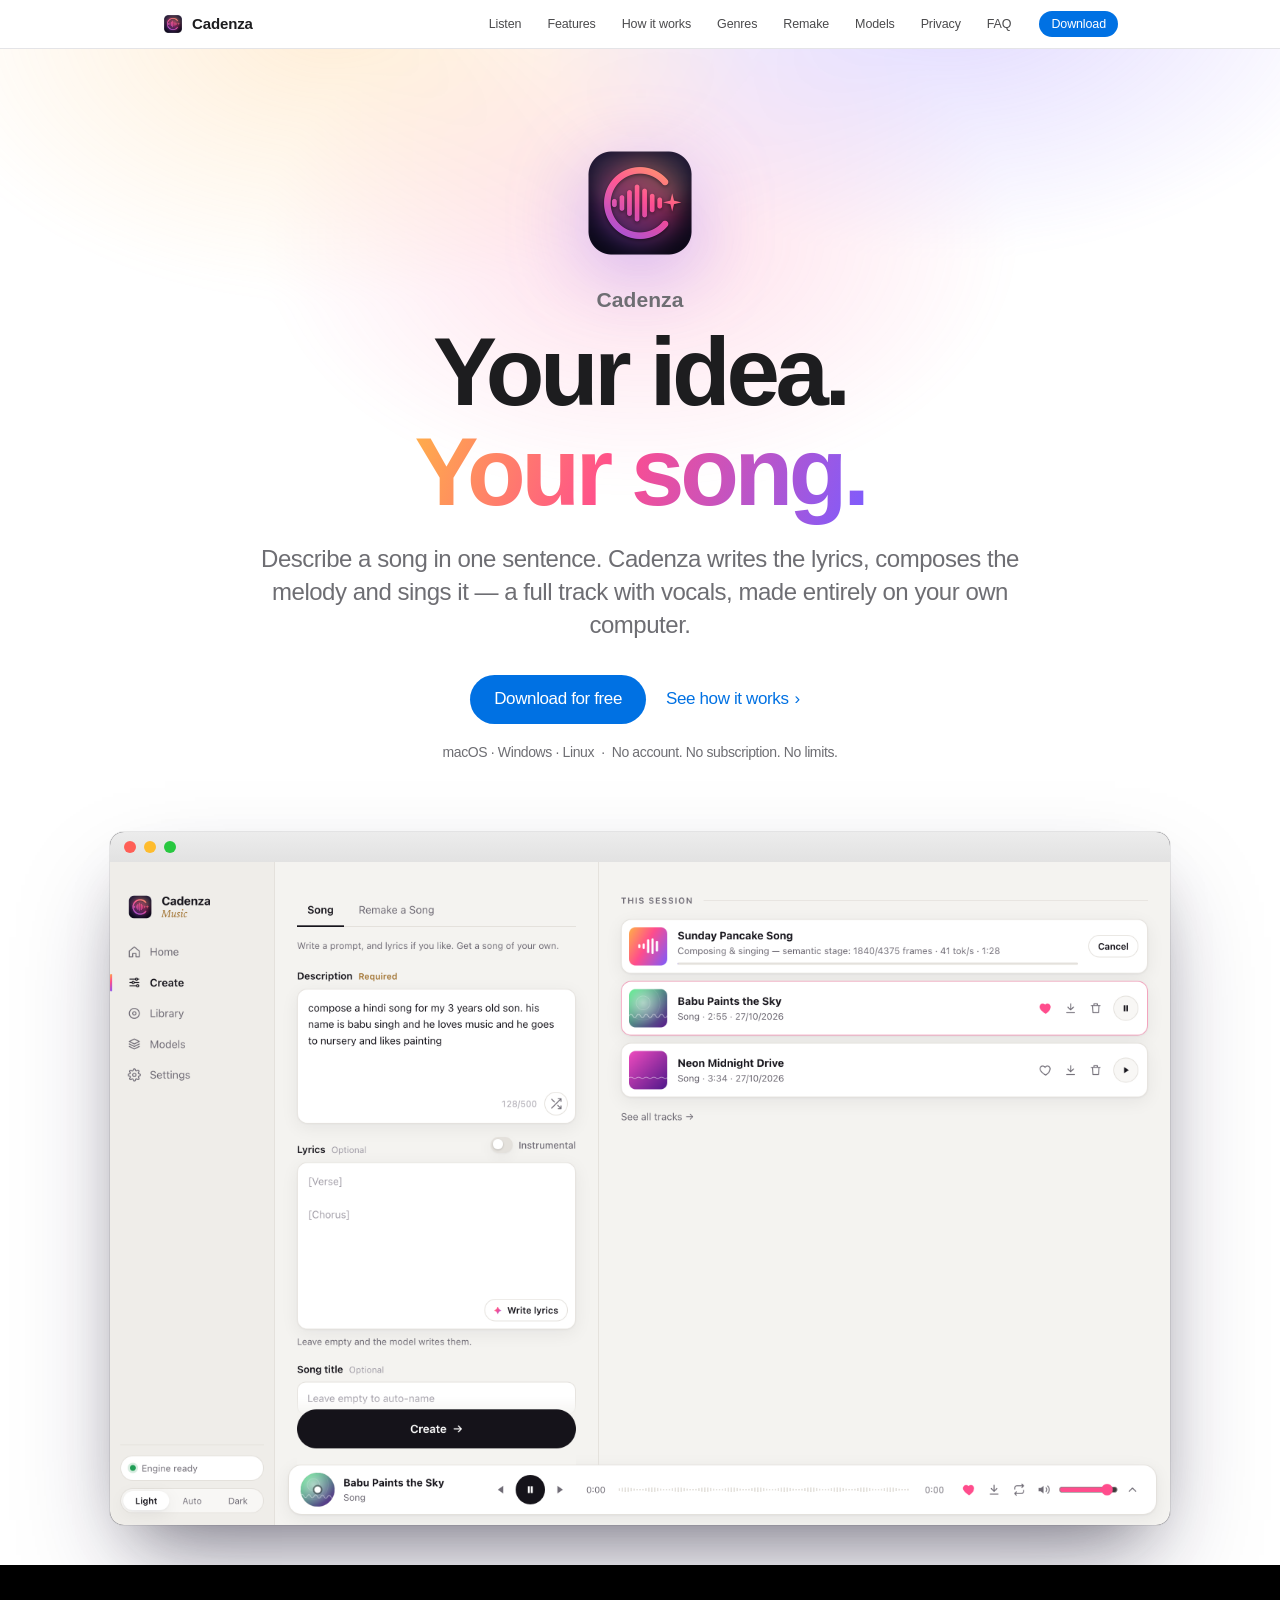
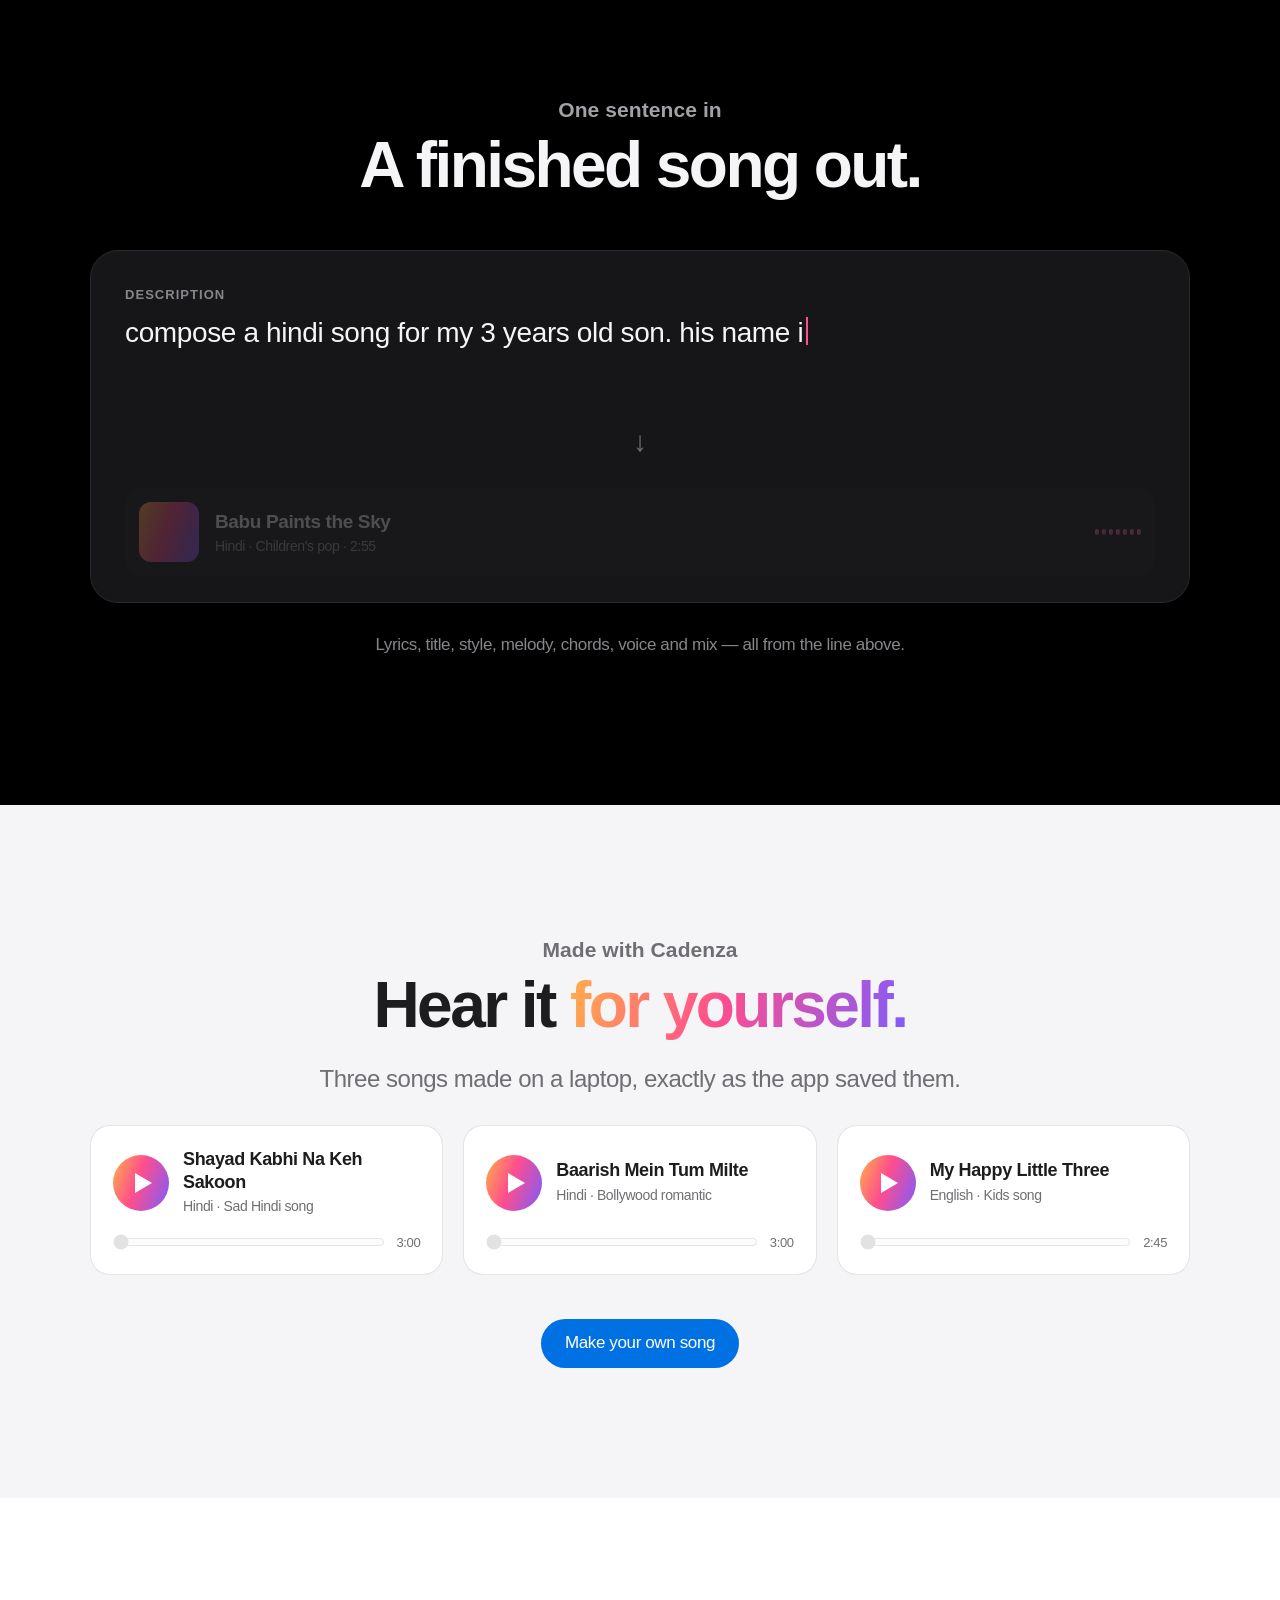
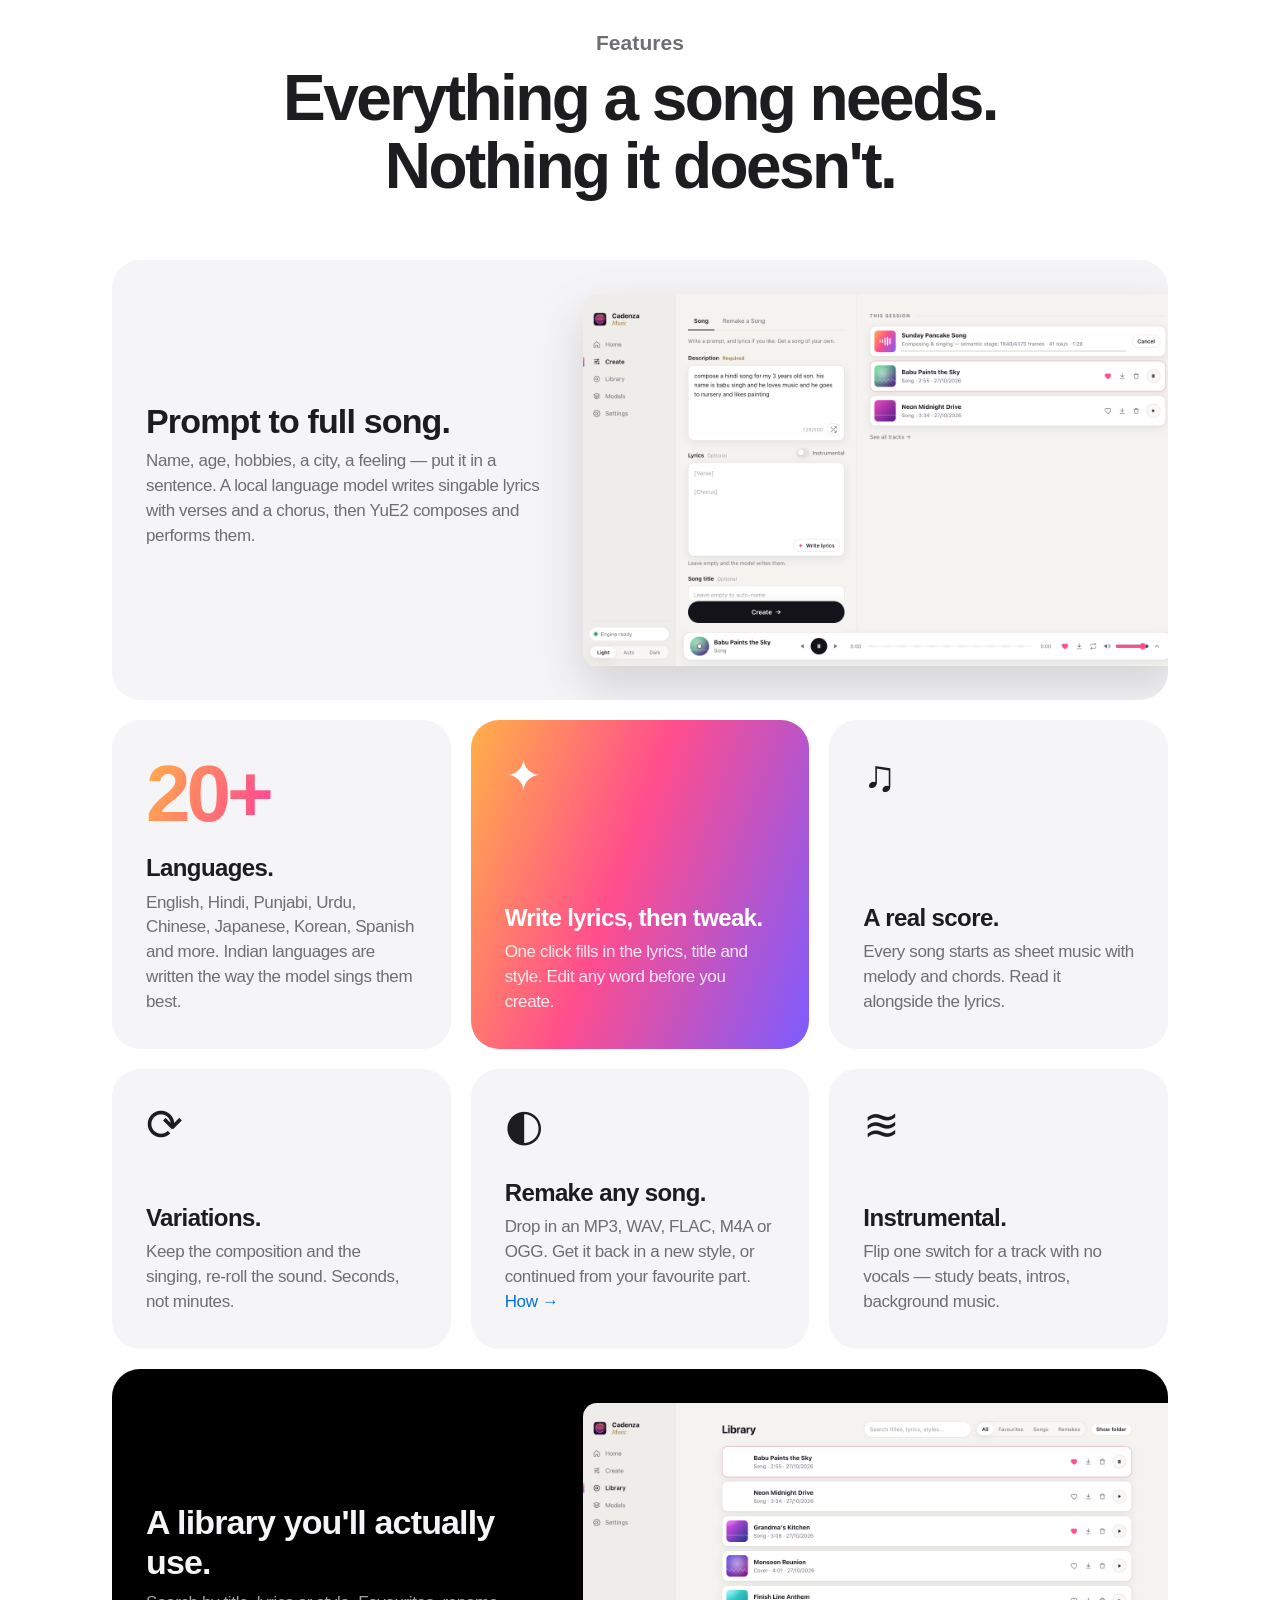
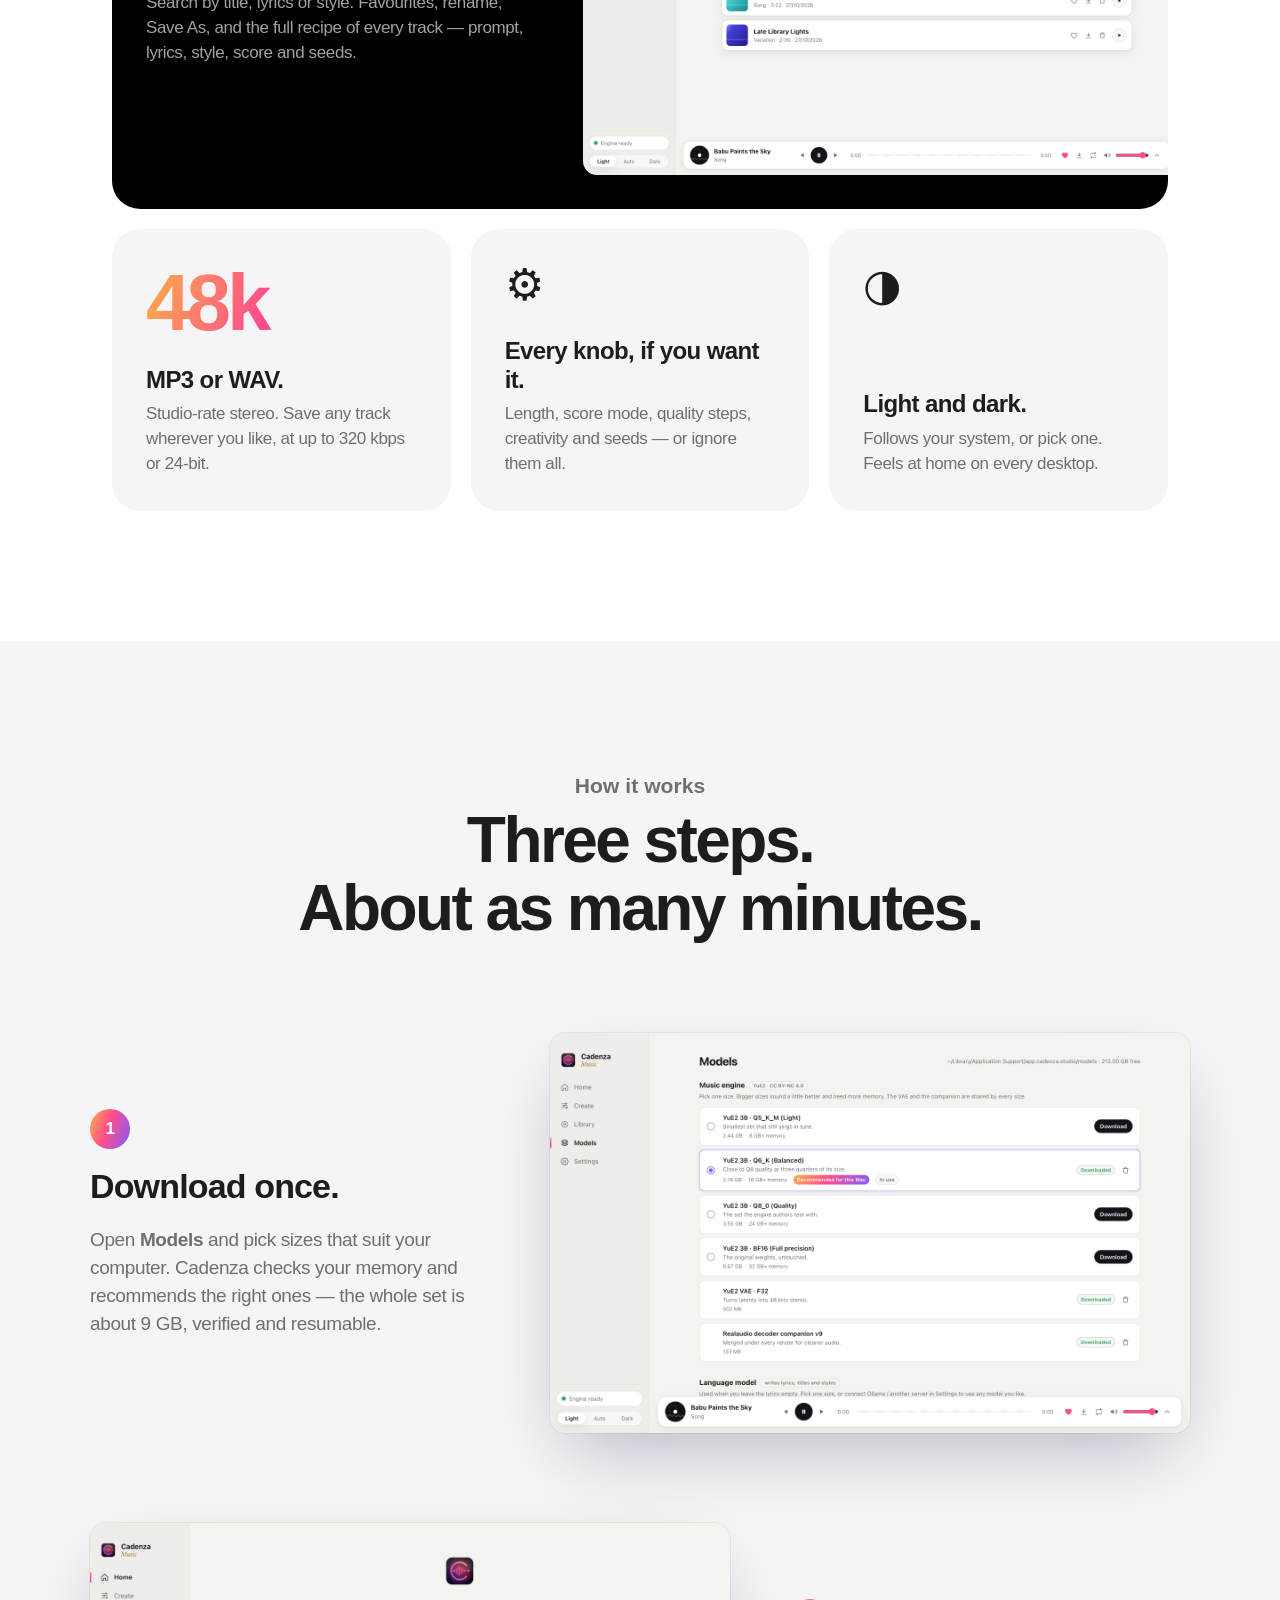
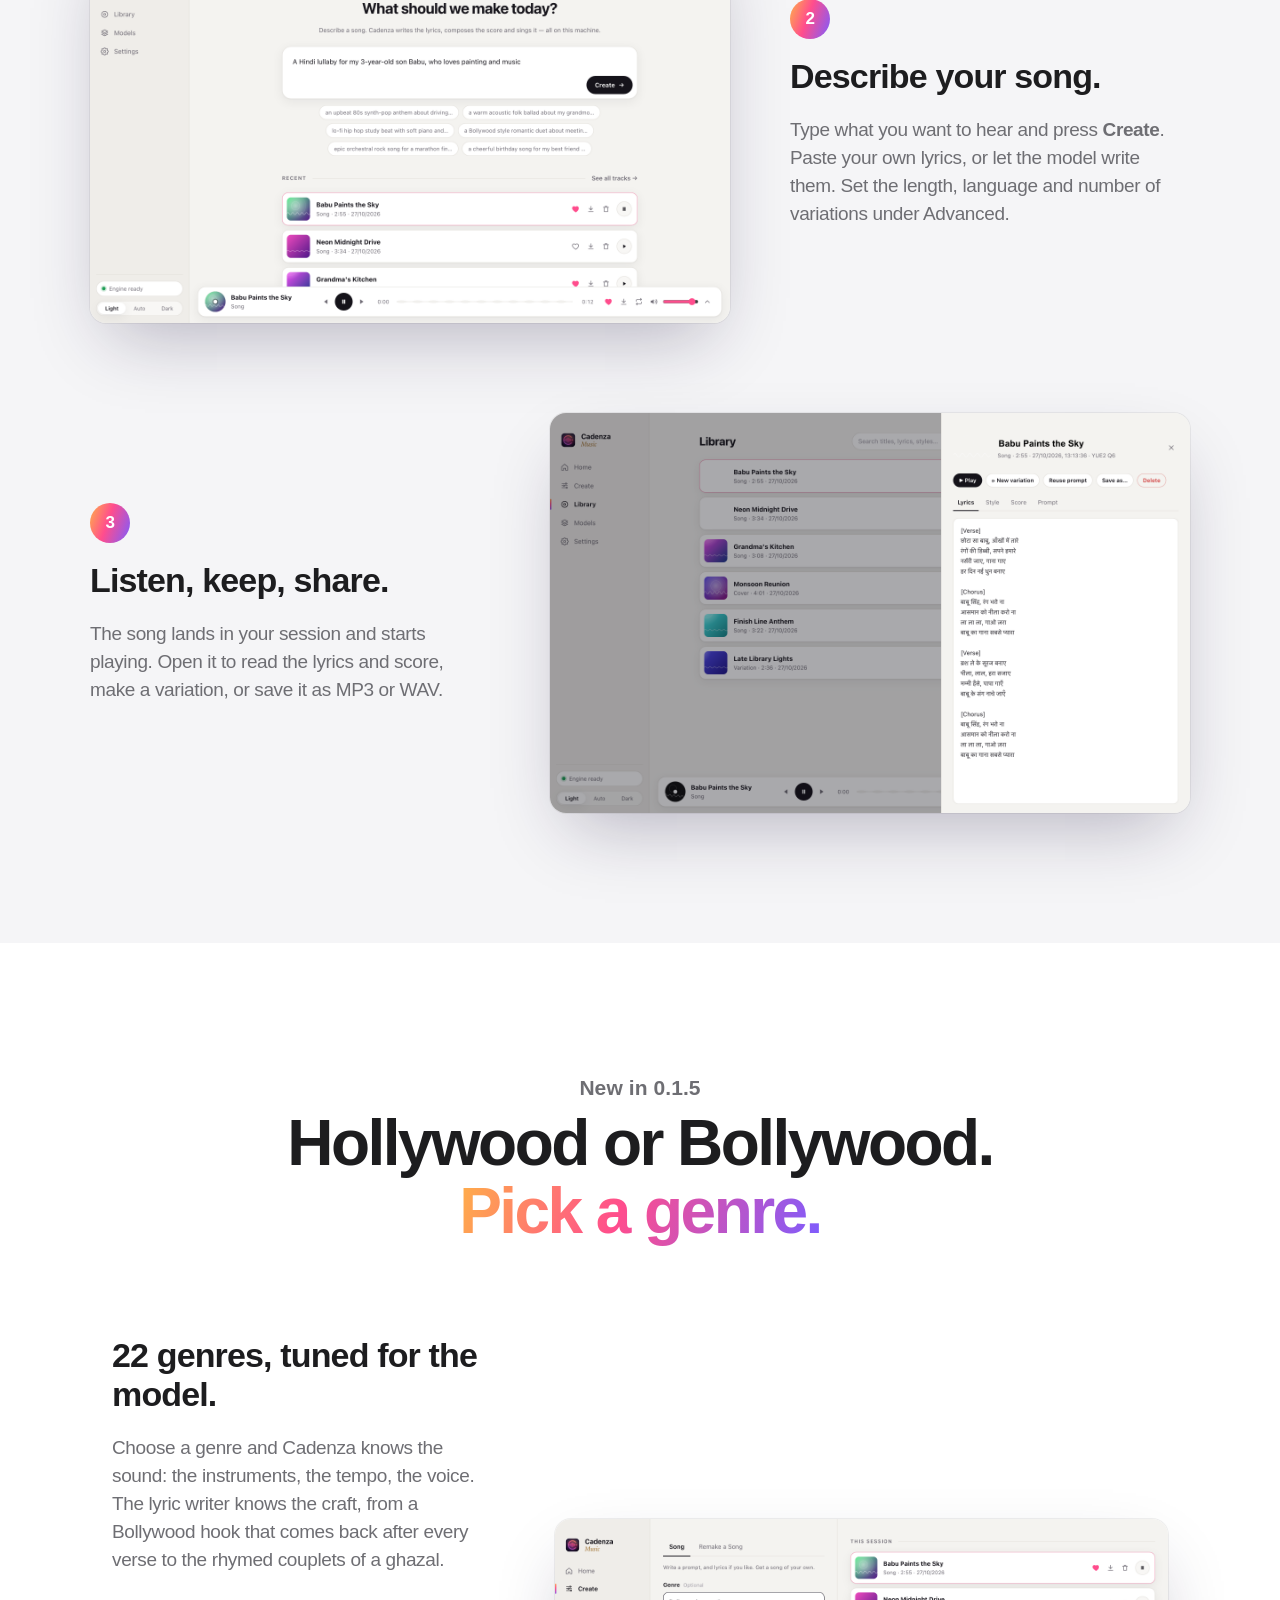
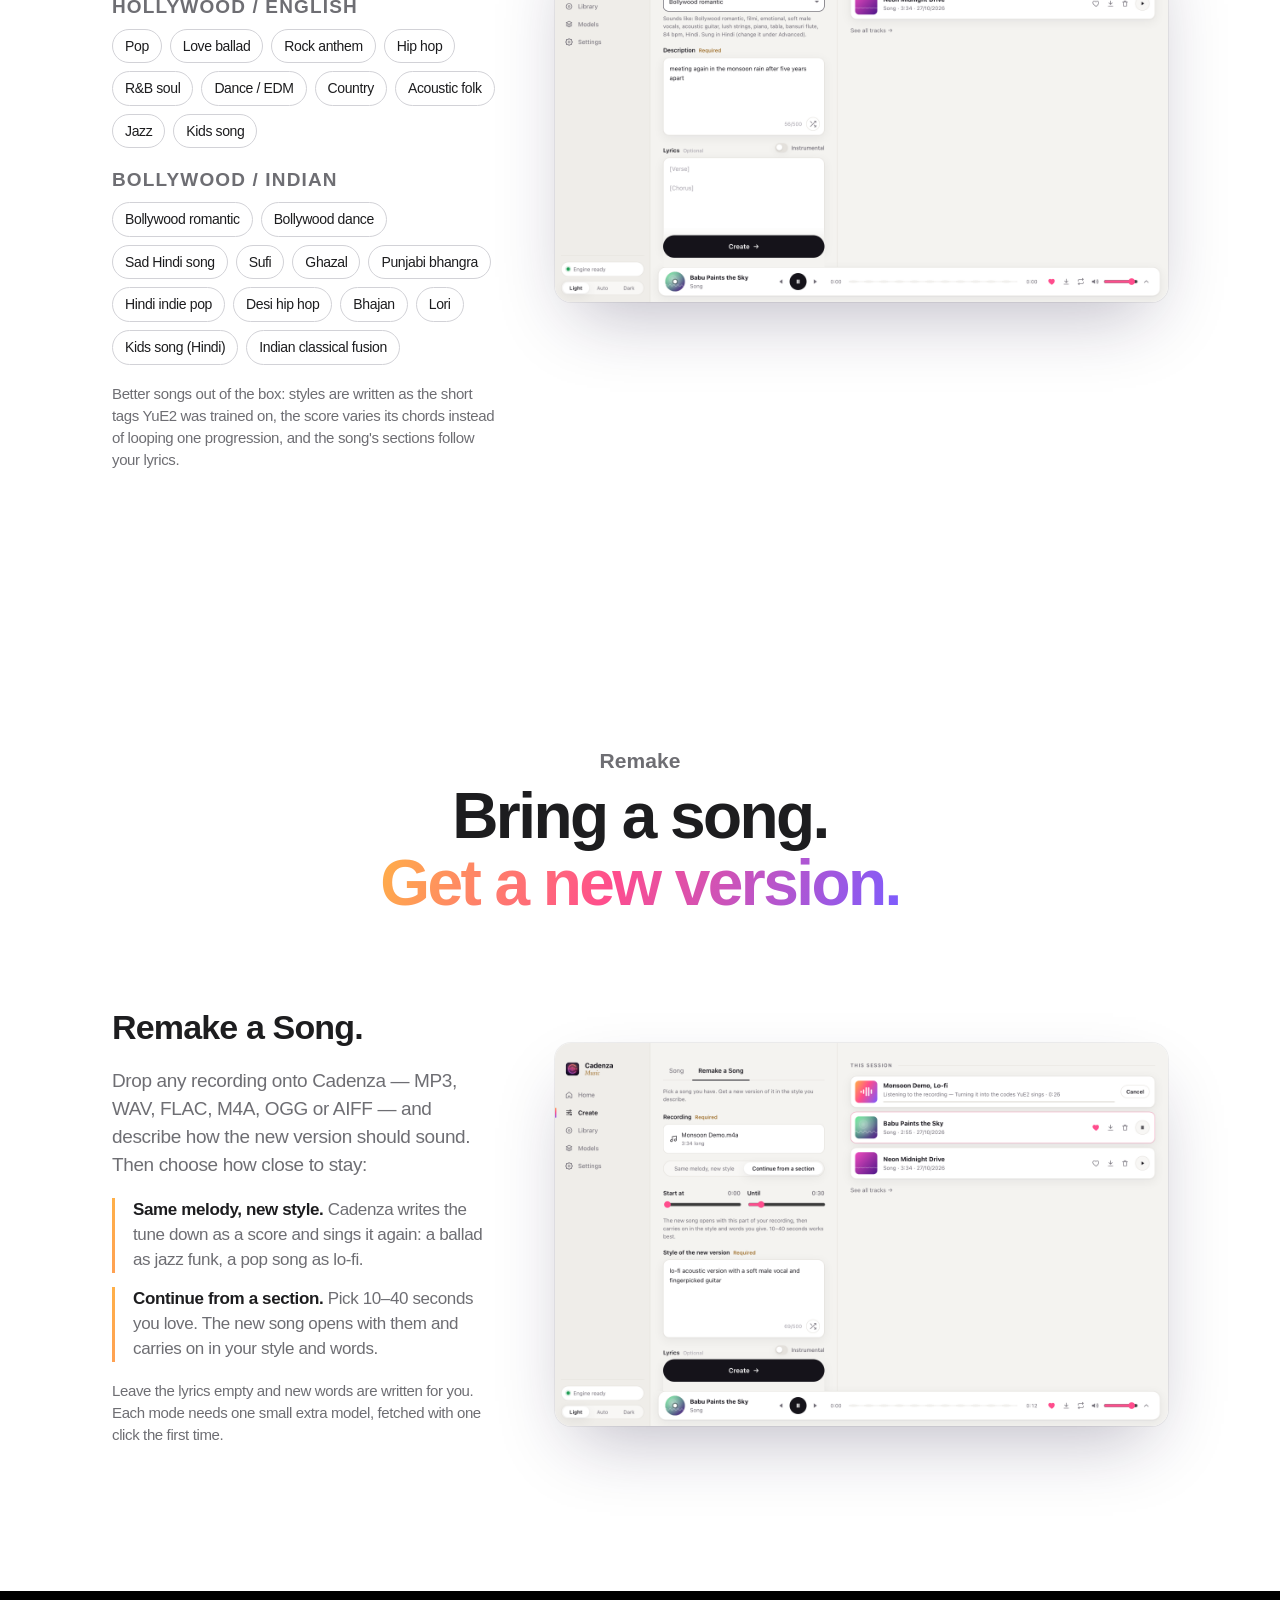
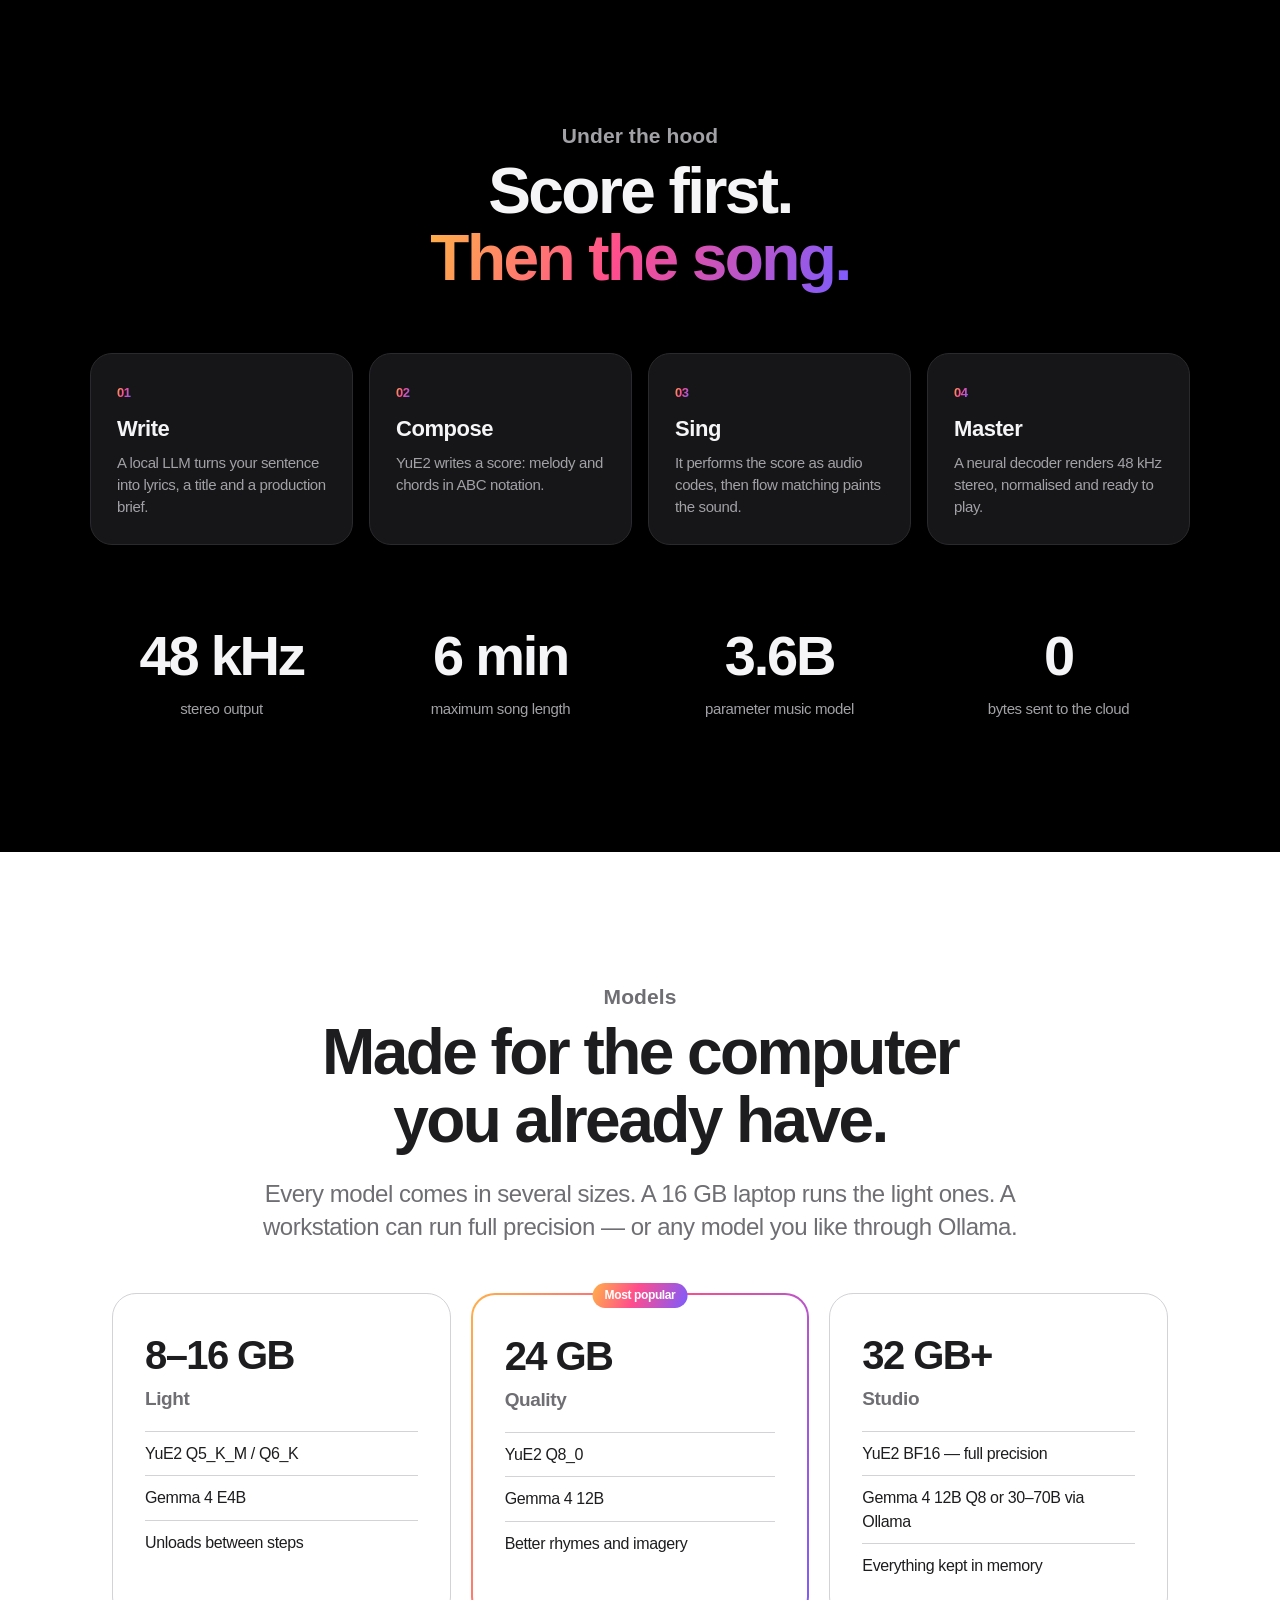
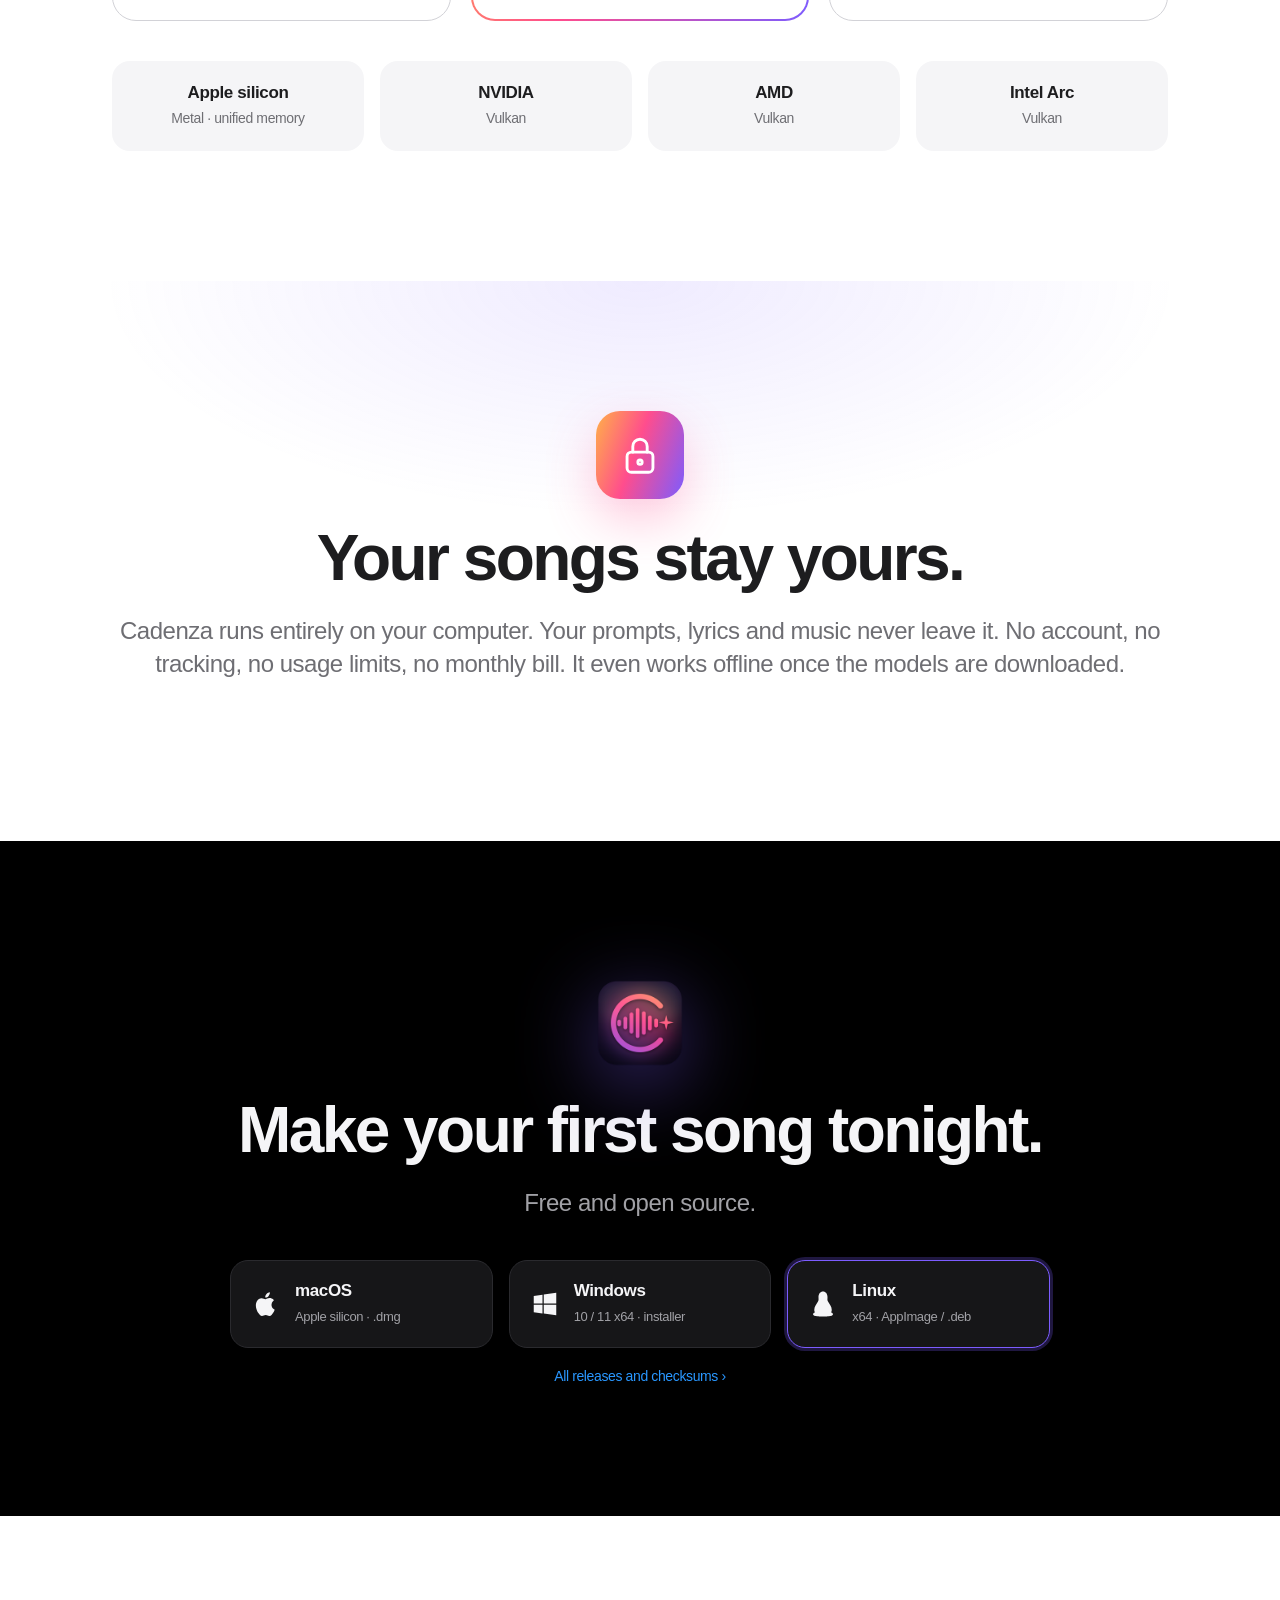
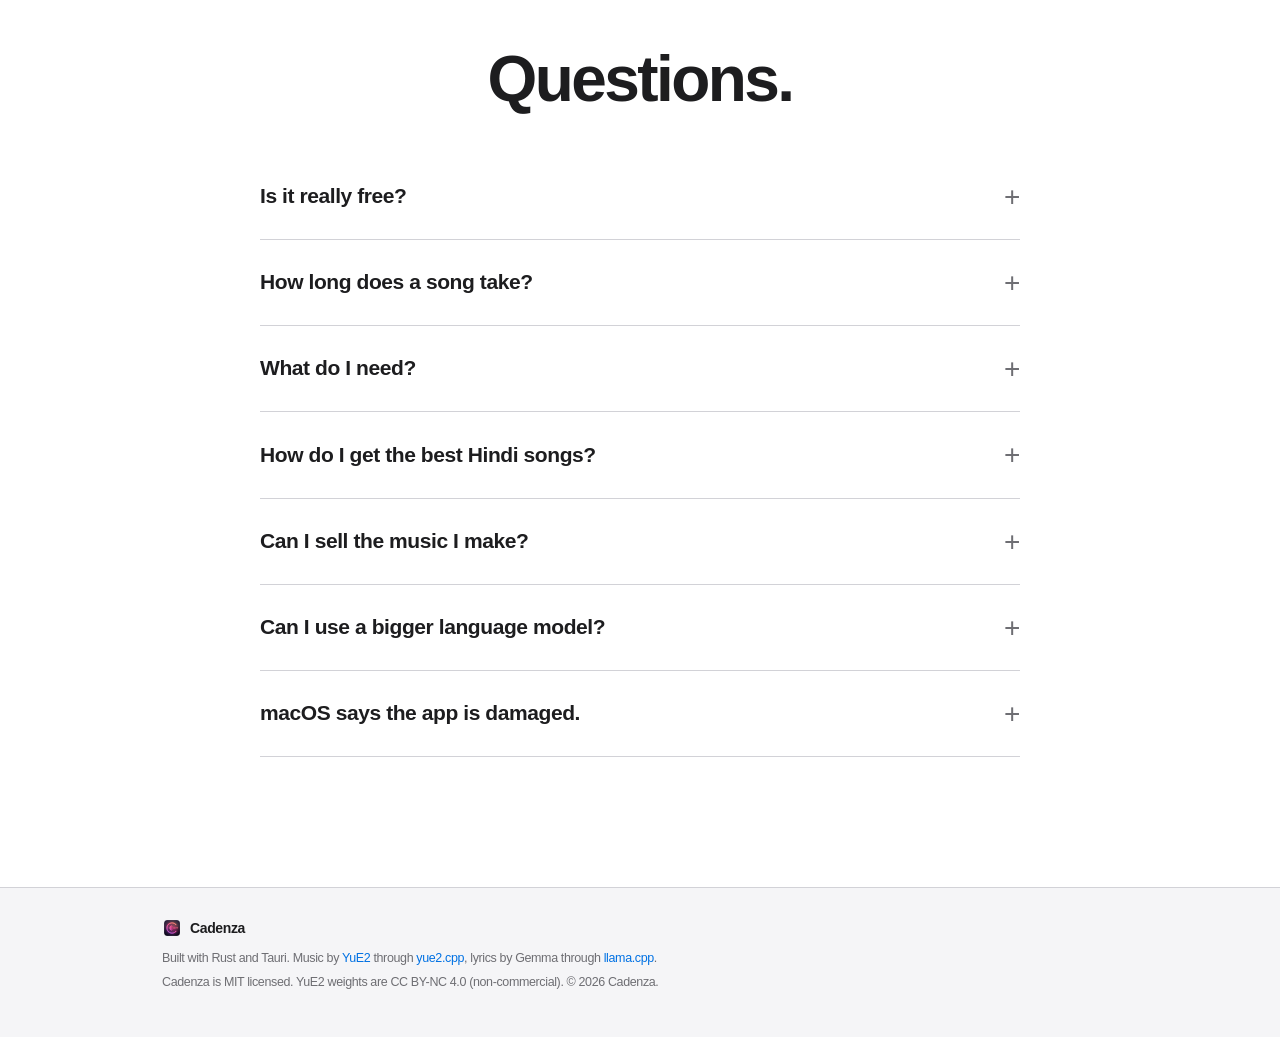
==== commit b3accc0b: "Website: play three example songs made with Cadenza Co-Authored-By: Claude Opus 5.5 <noreply@anthrop" ====
--- a/site/index.html
+++ b/site/index.html
@@ -20,6 +20,7 @@
     <div class="nav-inner">
       <a class="nav-brand" href="#top"><img src="images/icon-64.png" alt="" width="22" height="22" />Cadenza</a>
       <nav class="nav-links">
+        <a href="#listen">Listen</a>
         <a href="#features">Features</a>
         <a href="#how">How it works</a>
         <a href="#genres">Genres</a>
@@ -74,6 +75,51 @@
         </div>
       </div>
       <p class="caption">Lyrics, title, style, melody, chords, voice and mix — all from the line above.</p>
+    </section>
+
+    <!-- LISTEN -->
+    <section class="section soft" id="listen">
+      <p class="eyebrow center">Made with Cadenza</p>
+      <h2 class="center">Hear it <span class="grad">for yourself.</span></h2>
+      <p class="lead center">Three songs made on a laptop, exactly as the app saved them.</p>
+      <div class="songs reveal-up">
+        <article class="song" data-src="audio/shayad-kabhi-na-keh-sakoon.mp3" data-duration="180">
+          <button class="song-play" type="button" aria-label="Play Shayad Kabhi Na Keh Sakoon"><span aria-hidden="true"></span></button>
+          <div class="song-text">
+            <strong>Shayad Kabhi Na Keh Sakoon</strong>
+            <span>Hindi · Sad Hindi song</span>
+          </div>
+          <div class="song-bar">
+            <input class="song-seek" type="range" min="0" max="1000" value="0" disabled aria-label="Position in Shayad Kabhi Na Keh Sakoon" />
+            <time class="song-time">3:00</time>
+          </div>
+        </article>
+        <article class="song" data-src="audio/baarish-mein-tum-milte.mp3" data-duration="180">
+          <button class="song-play" type="button" aria-label="Play Baarish Mein Tum Milte"><span aria-hidden="true"></span></button>
+          <div class="song-text">
+            <strong>Baarish Mein Tum Milte</strong>
+            <span>Hindi · Bollywood romantic</span>
+          </div>
+          <div class="song-bar">
+            <input class="song-seek" type="range" min="0" max="1000" value="0" disabled aria-label="Position in Baarish Mein Tum Milte" />
+            <time class="song-time">3:00</time>
+          </div>
+        </article>
+        <article class="song" data-src="audio/my-happy-little-three.mp3" data-duration="165">
+          <button class="song-play" type="button" aria-label="Play My Happy Little Three"><span aria-hidden="true"></span></button>
+          <div class="song-text">
+            <strong>My Happy Little Three</strong>
+            <span>English · Kids song</span>
+          </div>
+          <div class="song-bar">
+            <input class="song-seek" type="range" min="0" max="1000" value="0" disabled aria-label="Position in My Happy Little Three" />
+            <time class="song-time">2:45</time>
+          </div>
+        </article>
+      </div>
+      <div class="songs-cta">
+        <a class="btn btn-primary" href="#download">Make your own song</a>
+      </div>
     </section>
 
     <!-- FEATURES BENTO -->
--- a/site/style.css
+++ b/site/style.css
@@ -221,3 +221,22 @@
   .window { margin-top: 44px; border-radius: 10px; }
   .typed-card { padding: 22px; border-radius: 22px; }
 }
+
+/* --------------------------------------------------------- example songs */
+.songs { display: grid; grid-template-columns: repeat(3, 1fr); gap: 20px; }
+.song { display: grid; grid-template-columns: 56px minmax(0, 1fr); grid-template-rows: 1fr auto; gap: 16px 14px; align-items: center; padding: 22px; border-radius: 20px; background: var(--bg); border: 1px solid color-mix(in srgb, var(--line) 60%, transparent); }
+.song-play { width: 56px; height: 56px; padding: 0; border: 0; border-radius: 50%; background: var(--grad); cursor: pointer; display: grid; place-items: center; transition: transform .2s, filter .2s; }
+.song-play:hover { transform: scale(1.06); filter: brightness(1.06); }
+.song-play:focus-visible, .song-seek:focus-visible { outline: 2px solid var(--blue); outline-offset: 3px; }
+.song-play span { display: block; width: 0; height: 0; margin-left: 4px; border-style: solid; border-width: 10px 0 10px 17px; border-color: transparent transparent transparent #fff; }
+.song.playing .song-play span { width: 16px; height: 20px; margin-left: 0; border-width: 0 5px; border-color: transparent #fff; }
+.song-text { min-width: 0; }
+.song-text strong { display: block; font-size: 18px; line-height: 1.25; letter-spacing: -.02em; }
+.song-text span { display: block; margin-top: 3px; font-size: 14px; color: var(--muted); }
+.song-bar { grid-column: 1 / -1; display: flex; align-items: center; gap: 12px; }
+.song-seek { flex: 1; min-width: 0; margin: 0; accent-color: var(--blue); cursor: pointer; }
+.song-seek:disabled { cursor: default; opacity: .55; }
+.song-time { flex: none; font-size: 13px; color: var(--muted); font-variant-numeric: tabular-nums; }
+.song.failed .song-time { color: #d70015; }
+@media (max-width: 900px) { .songs { grid-template-columns: minmax(0, 1fr); gap: 14px; } }
+.songs-cta { display: flex; justify-content: center; margin-top: 44px; }
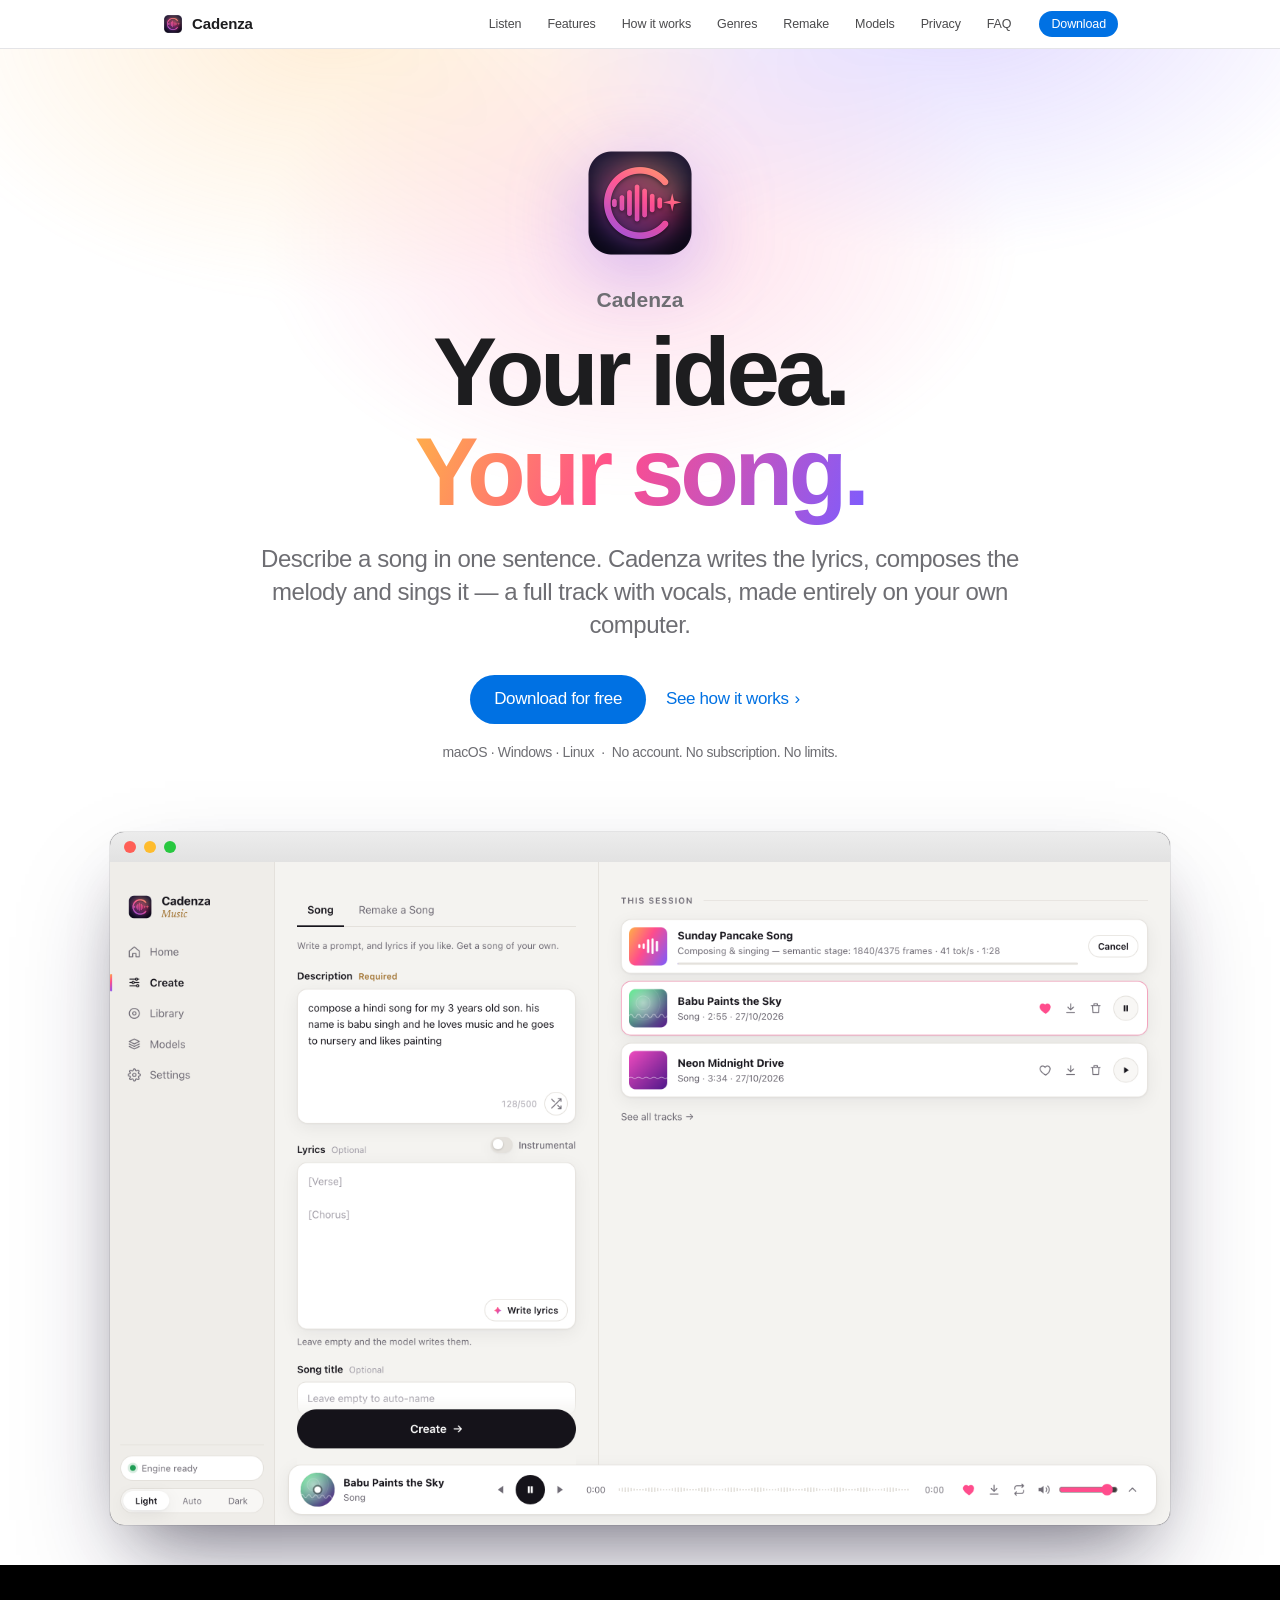
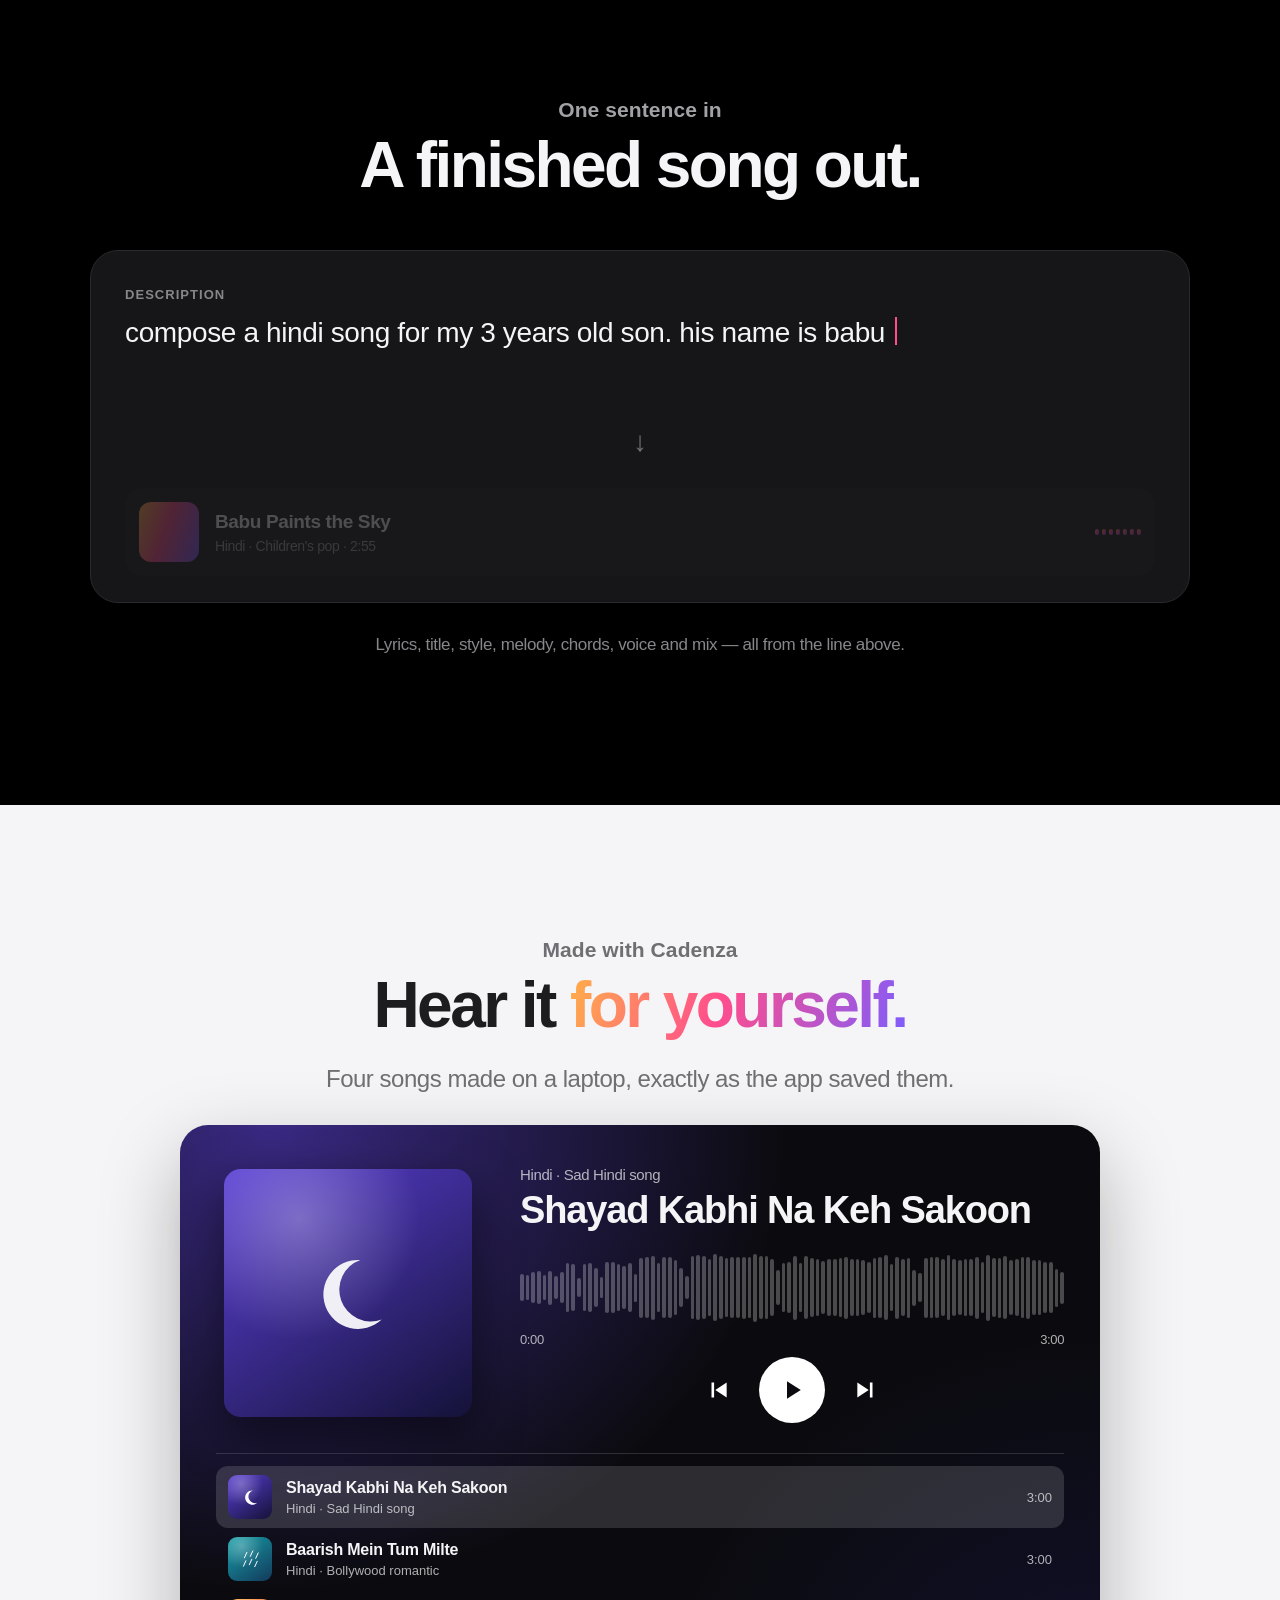
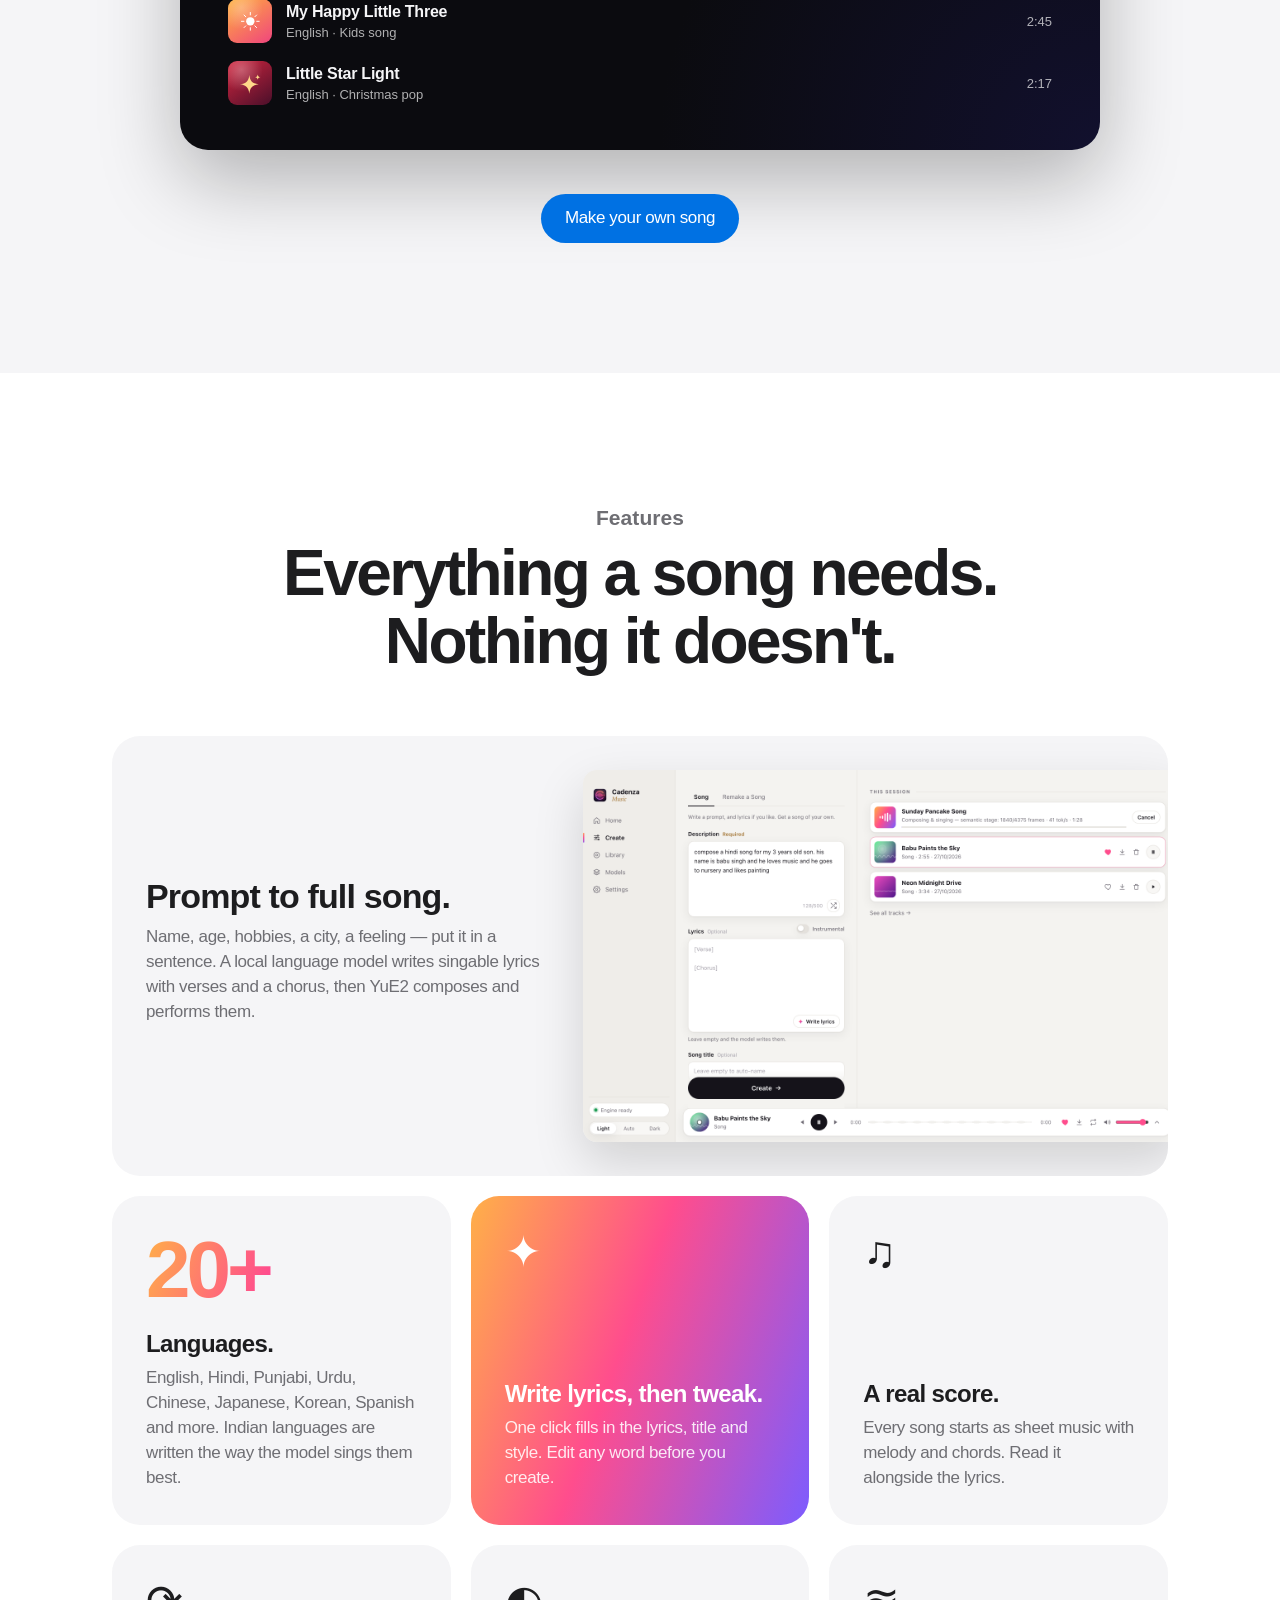
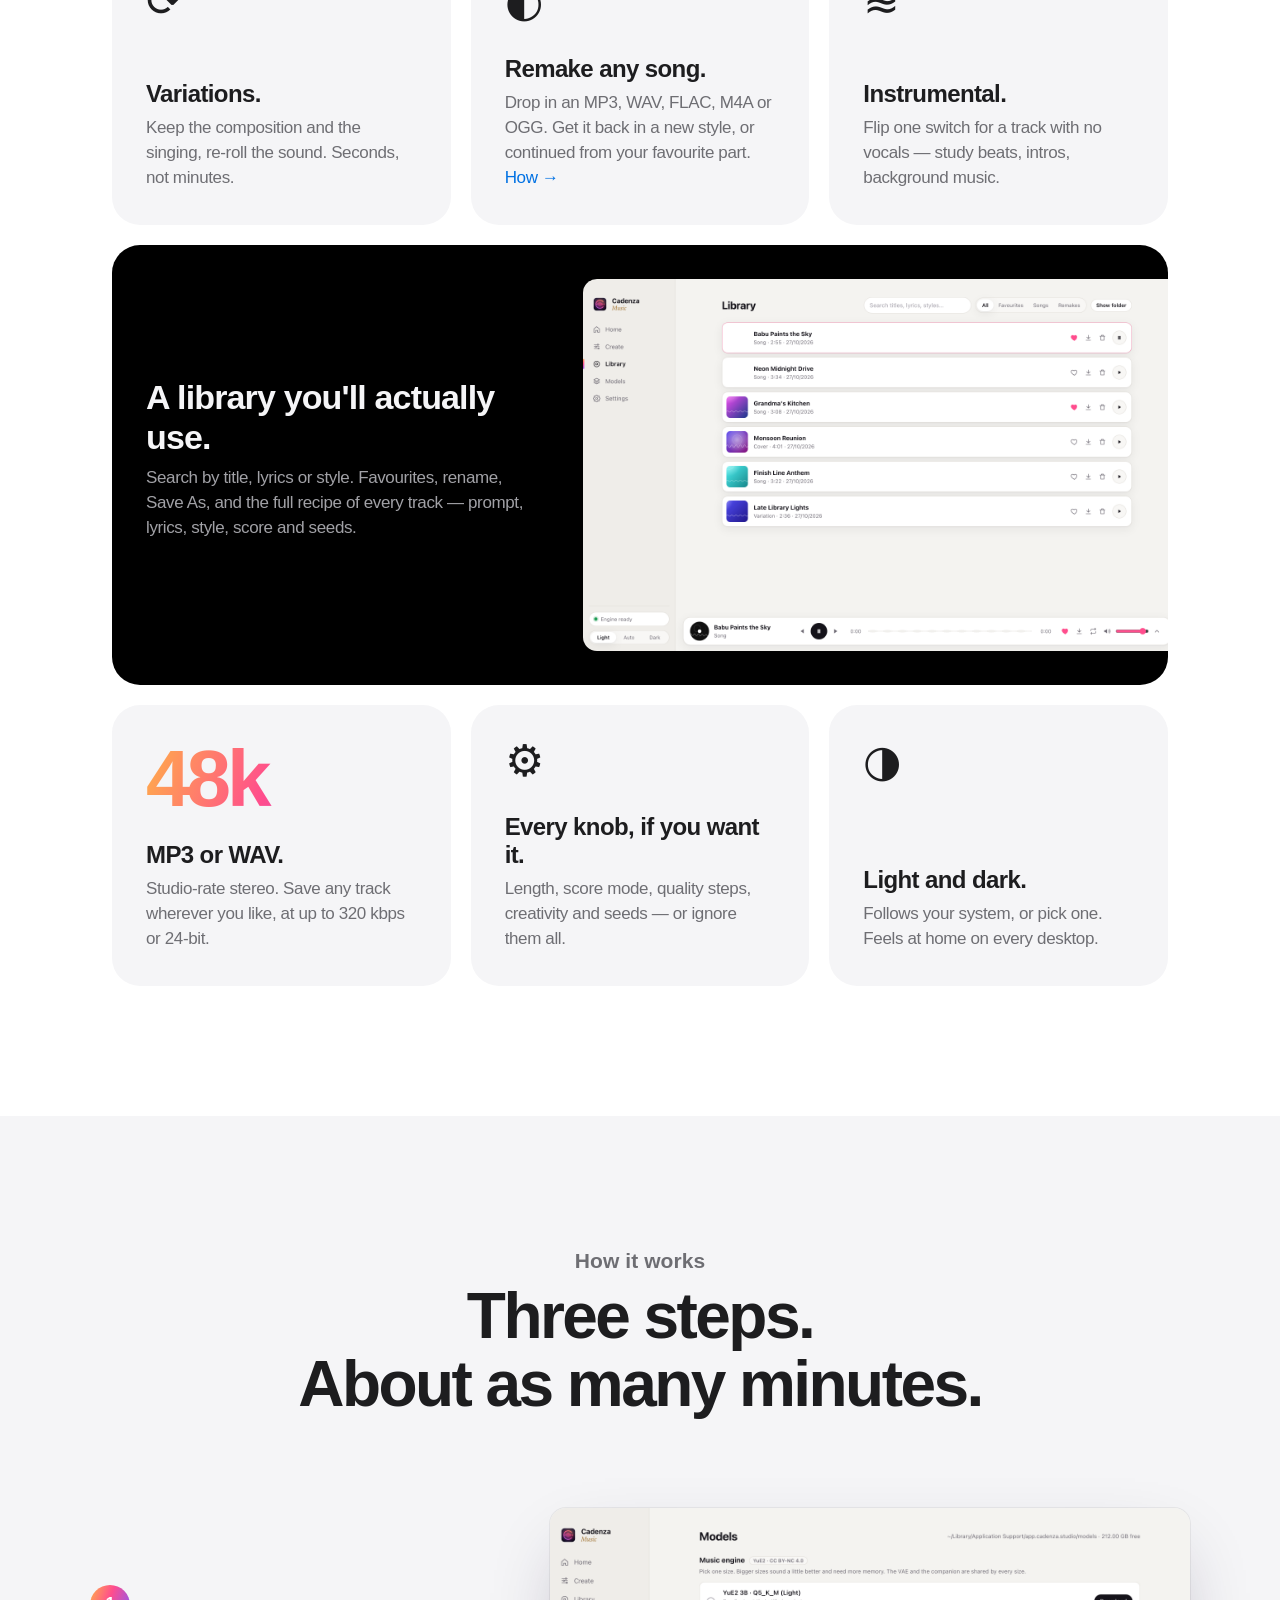
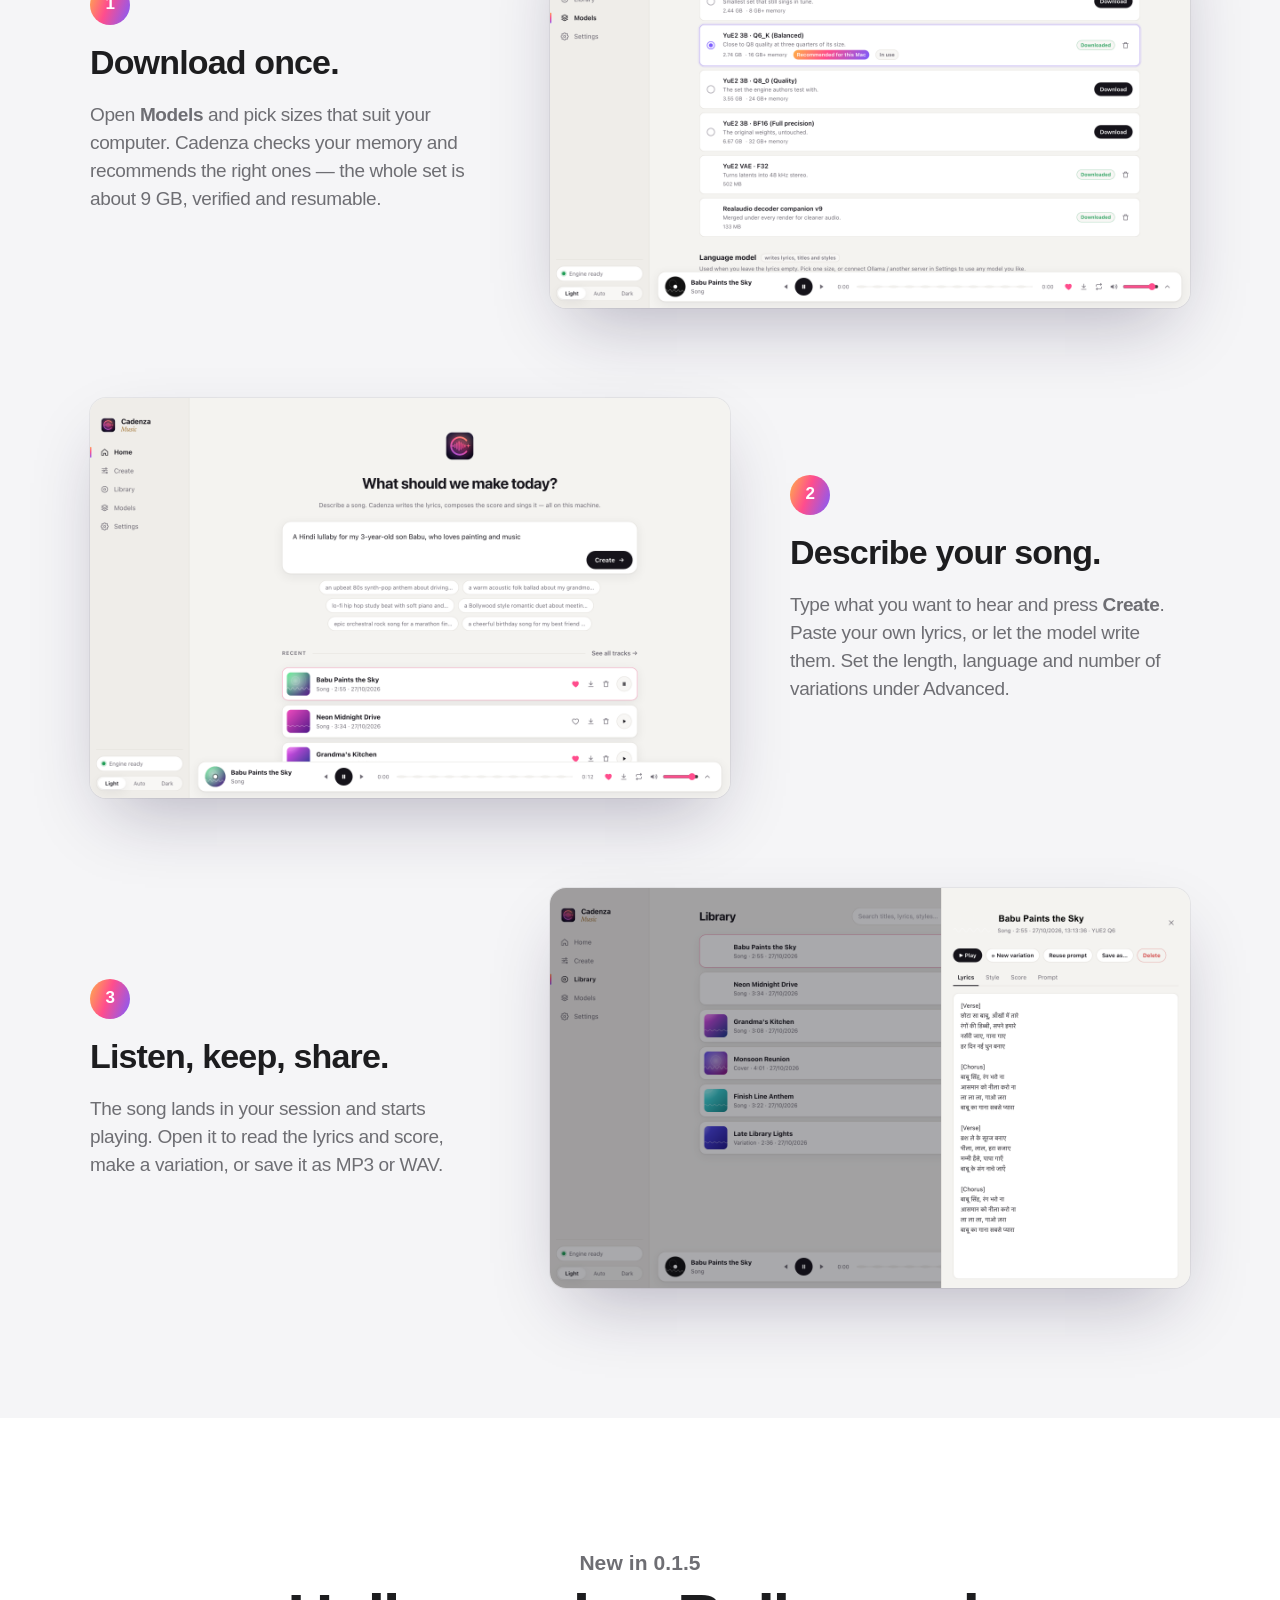
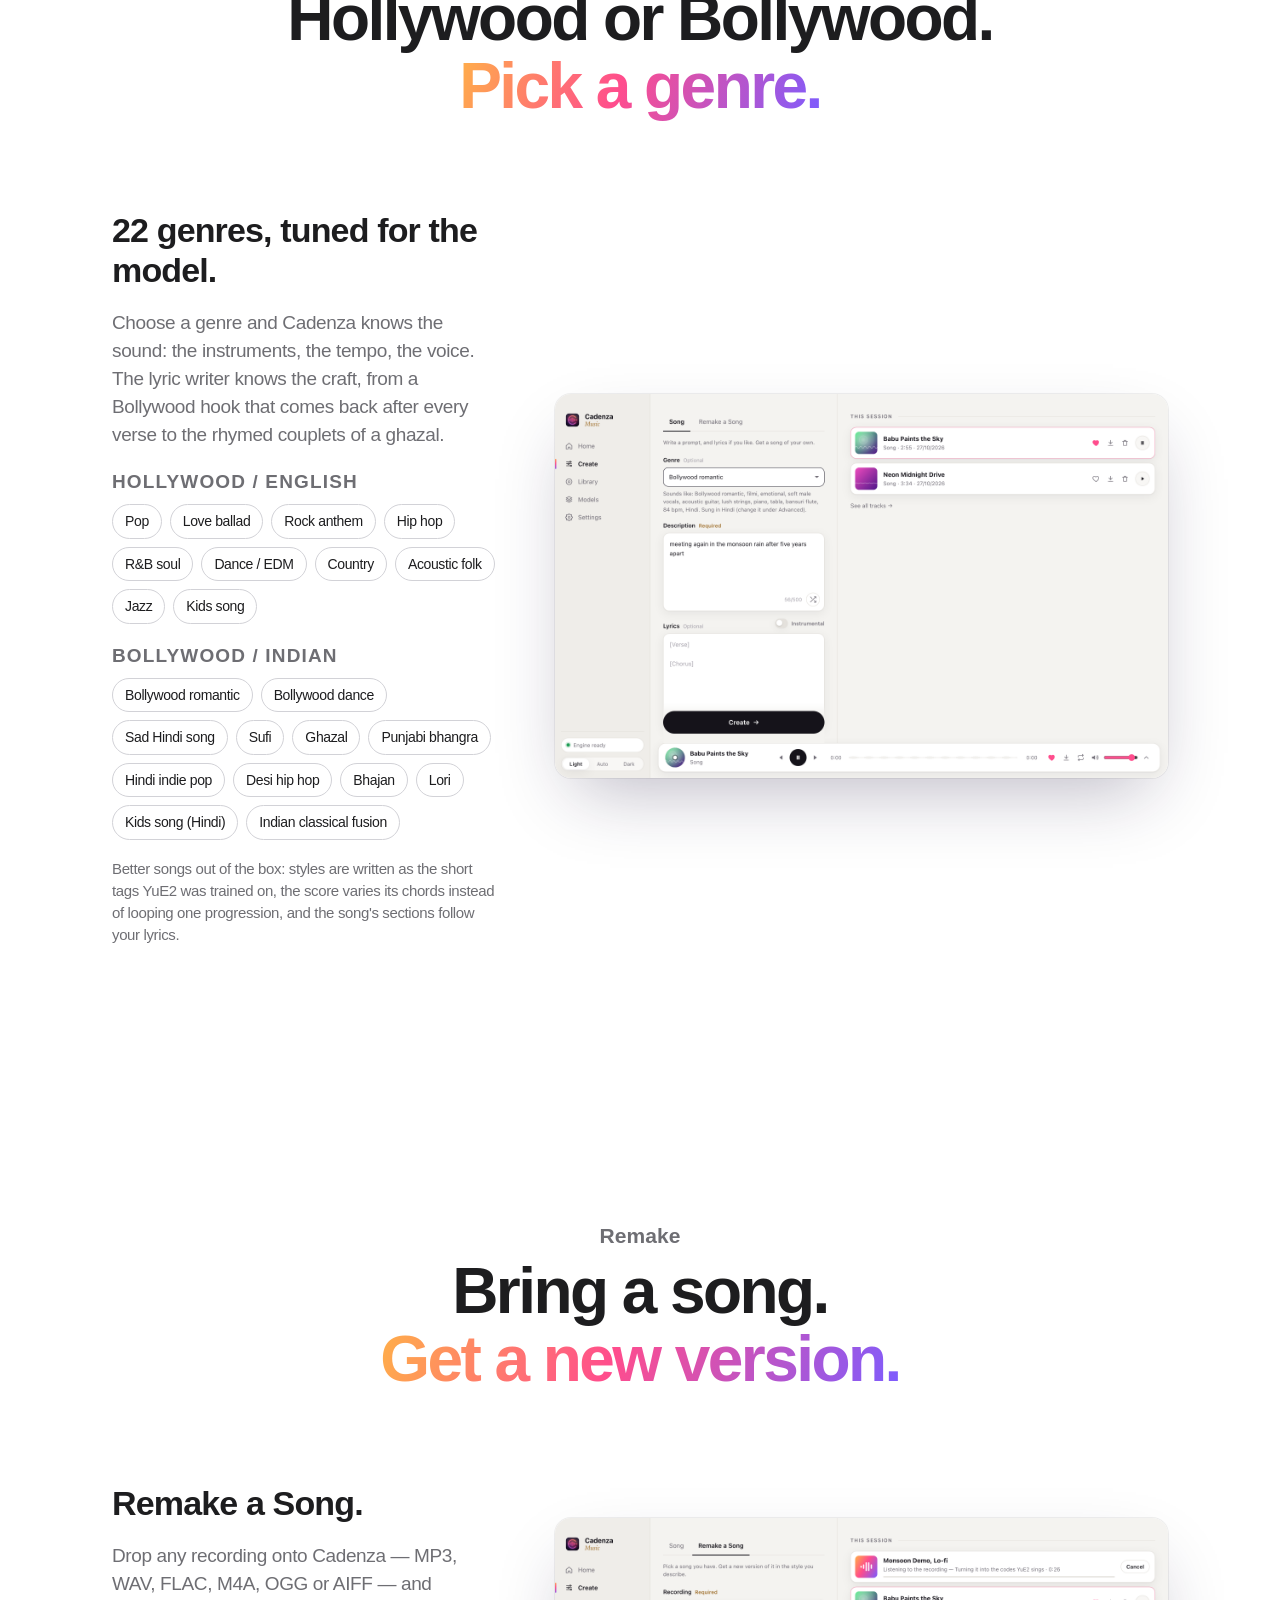
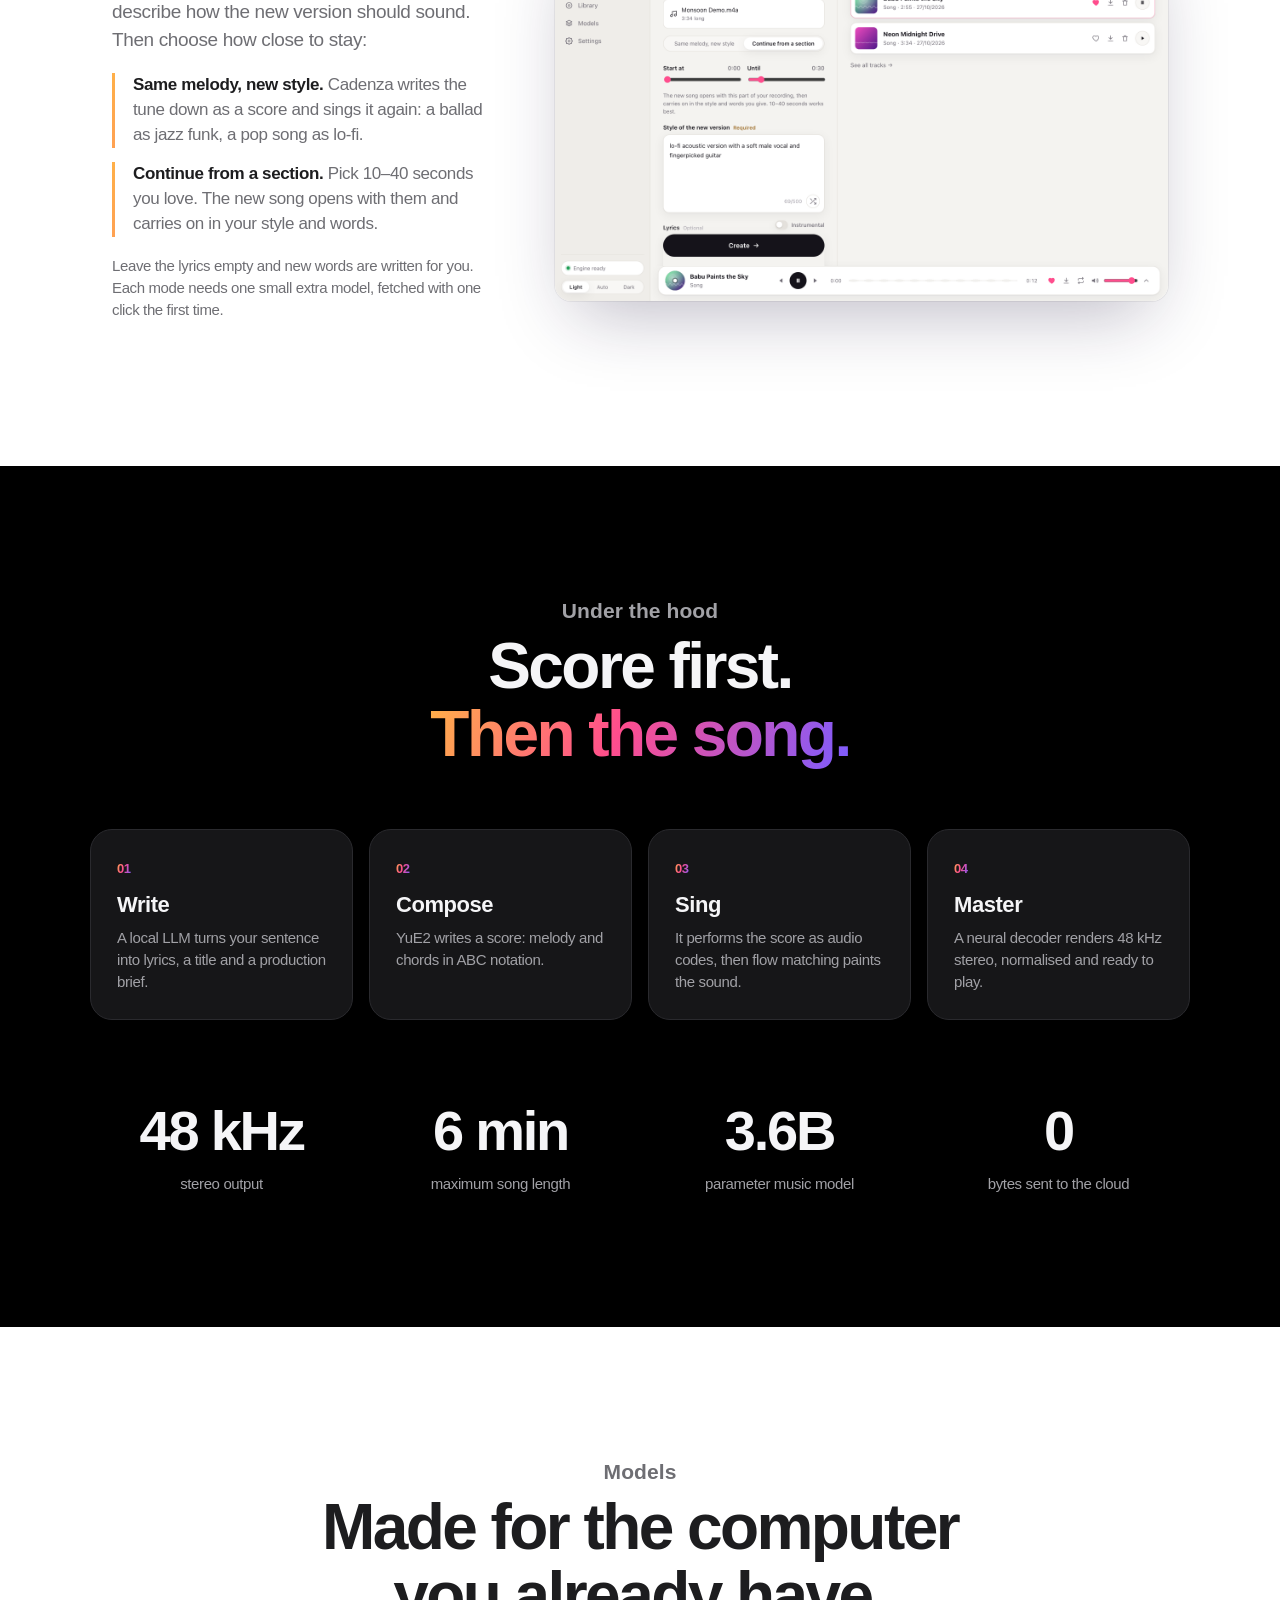
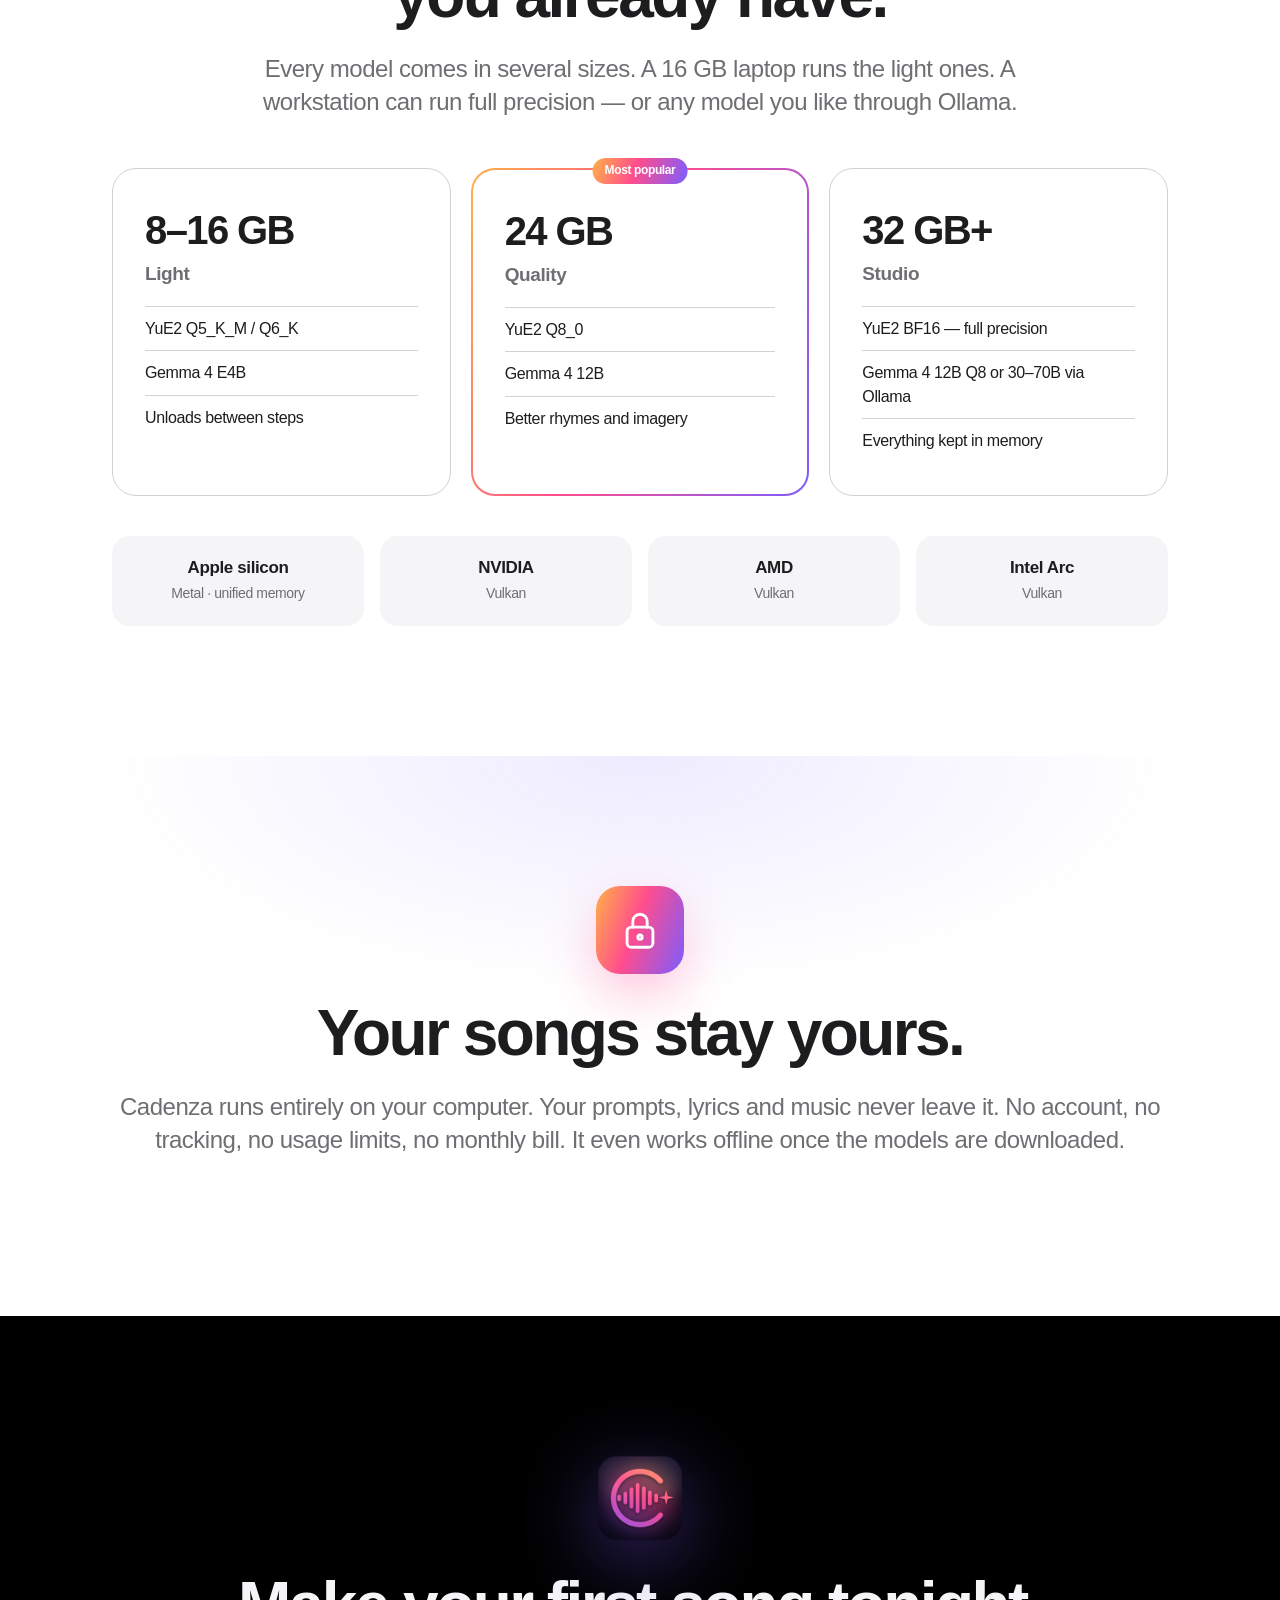
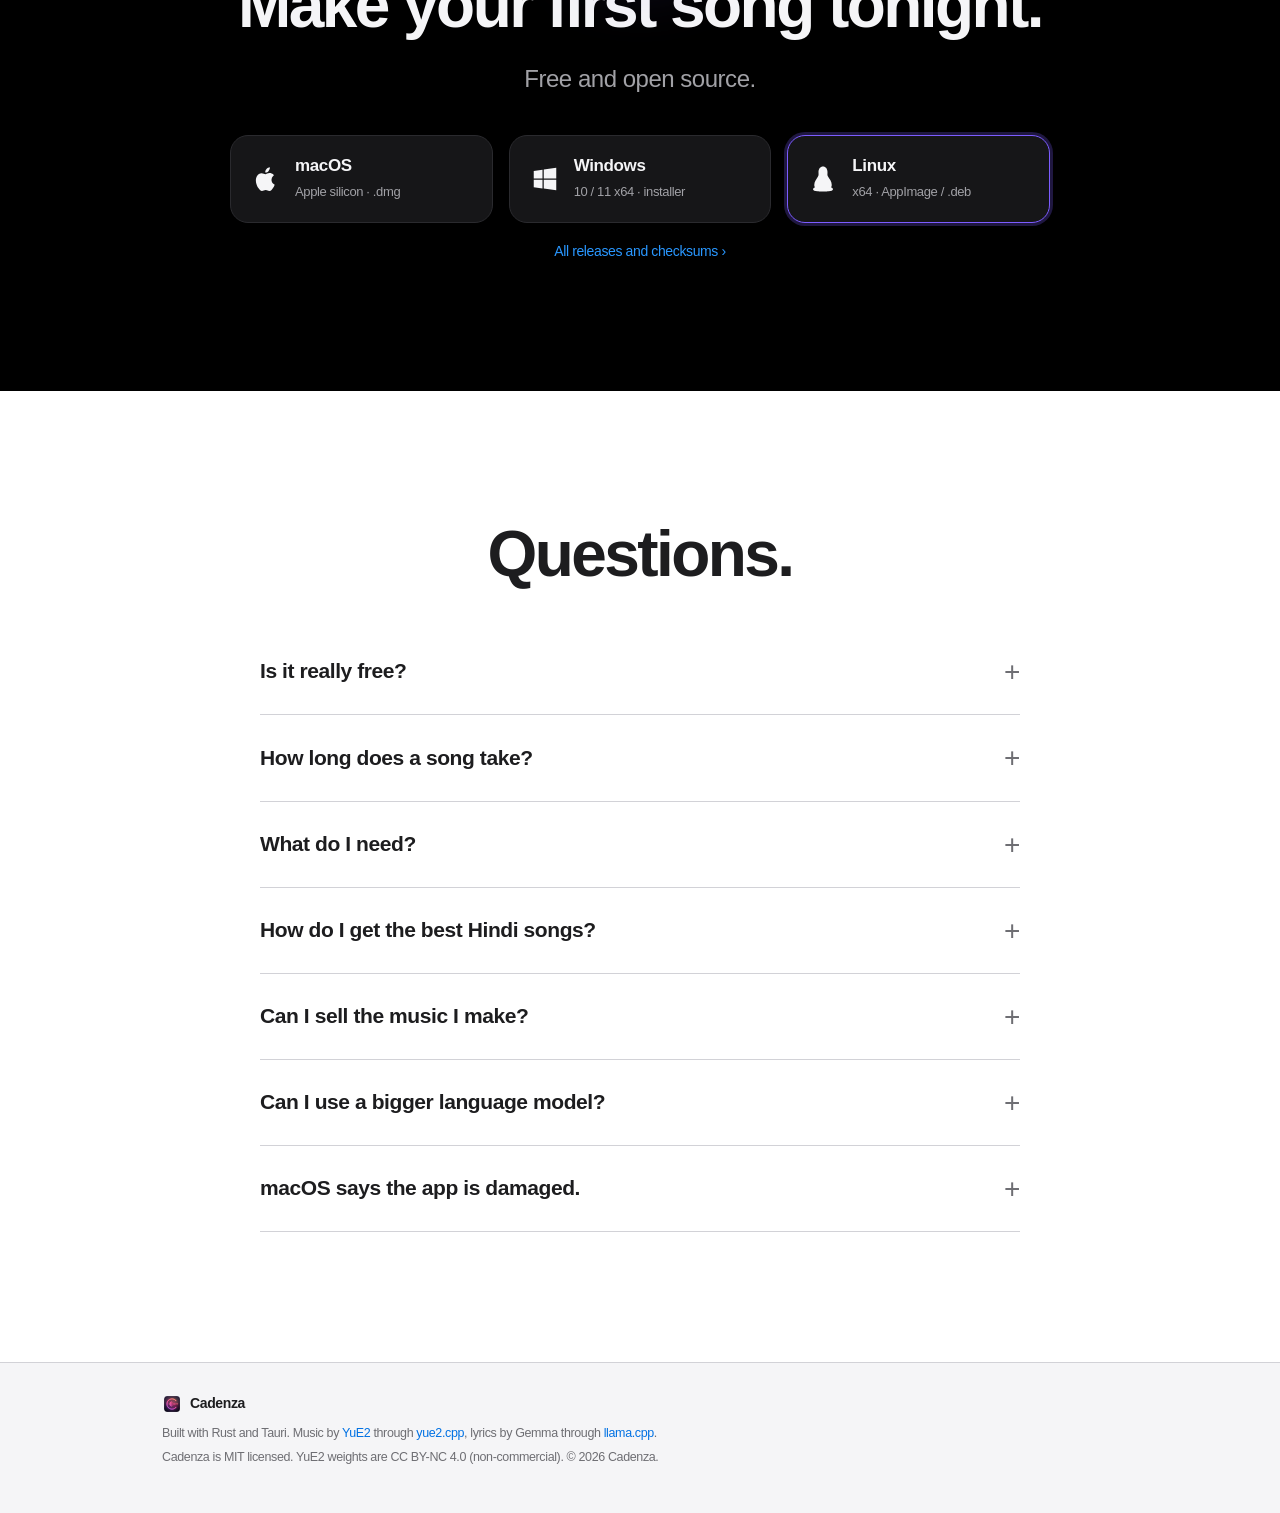
==== commit 8f885cf9: "Website: Apple Music style player and a fourth example song - One now playing card that takes each s" ====
--- a/site/index.html
+++ b/site/index.html
@@ -81,41 +81,30 @@
     <section class="section soft" id="listen">
       <p class="eyebrow center">Made with Cadenza</p>
       <h2 class="center">Hear it <span class="grad">for yourself.</span></h2>
-      <p class="lead center">Three songs made on a laptop, exactly as the app saved them.</p>
-      <div class="songs reveal-up">
-        <article class="song" data-src="audio/shayad-kabhi-na-keh-sakoon.mp3" data-duration="180">
-          <button class="song-play" type="button" aria-label="Play Shayad Kabhi Na Keh Sakoon"><span aria-hidden="true"></span></button>
-          <div class="song-text">
-            <strong>Shayad Kabhi Na Keh Sakoon</strong>
-            <span>Hindi · Sad Hindi song</span>
-          </div>
-          <div class="song-bar">
-            <input class="song-seek" type="range" min="0" max="1000" value="0" disabled aria-label="Position in Shayad Kabhi Na Keh Sakoon" />
-            <time class="song-time">3:00</time>
-          </div>
-        </article>
-        <article class="song" data-src="audio/baarish-mein-tum-milte.mp3" data-duration="180">
-          <button class="song-play" type="button" aria-label="Play Baarish Mein Tum Milte"><span aria-hidden="true"></span></button>
-          <div class="song-text">
-            <strong>Baarish Mein Tum Milte</strong>
-            <span>Hindi · Bollywood romantic</span>
-          </div>
-          <div class="song-bar">
-            <input class="song-seek" type="range" min="0" max="1000" value="0" disabled aria-label="Position in Baarish Mein Tum Milte" />
-            <time class="song-time">3:00</time>
-          </div>
-        </article>
-        <article class="song" data-src="audio/my-happy-little-three.mp3" data-duration="165">
-          <button class="song-play" type="button" aria-label="Play My Happy Little Three"><span aria-hidden="true"></span></button>
-          <div class="song-text">
-            <strong>My Happy Little Three</strong>
-            <span>English · Kids song</span>
-          </div>
-          <div class="song-bar">
-            <input class="song-seek" type="range" min="0" max="1000" value="0" disabled aria-label="Position in My Happy Little Three" />
-            <time class="song-time">2:45</time>
-          </div>
-        </article>
+      <p class="lead center">Four songs made on a laptop, exactly as the app saved them.</p>
+      <div class="sp reveal-up" id="songPlayer">
+        <div class="sp-stage">
+          <div class="sp-art"></div>
+          <div class="sp-info">
+            <p class="sp-about"></p>
+            <h3 class="sp-title"></h3>
+            <div class="sp-wave">
+              <div class="sp-bars"></div>
+              <div class="sp-bars sp-played"></div>
+              <input class="sp-seek" type="range" min="0" max="1000" value="0" />
+            </div>
+            <div class="sp-times"><time class="sp-now">0:00</time><time class="sp-total"></time></div>
+            <div class="sp-controls">
+              <button class="sp-btn sp-prev" type="button" aria-label="Previous song"><svg viewBox="0 0 24 24" aria-hidden="true"><path d="M6 5h2.4v14H6zM20 5v14L9.5 12z"/></svg></button>
+              <button class="sp-btn sp-play" type="button" aria-label="Play">
+                <svg class="sp-icon-play" viewBox="0 0 24 24" aria-hidden="true"><path d="M8 5v14l11-7z"/></svg>
+                <svg class="sp-icon-pause" viewBox="0 0 24 24" aria-hidden="true"><path d="M7 5h4v14H7zM13 5h4v14h-4z"/></svg>
+              </button>
+              <button class="sp-btn sp-next" type="button" aria-label="Next song"><svg viewBox="0 0 24 24" aria-hidden="true"><path d="M15.6 5H18v14h-2.4zM4 5v14l10.5-7z"/></svg></button>
+            </div>
+          </div>
+        </div>
+        <ol class="sp-list"></ol>
       </div>
       <div class="songs-cta">
         <a class="btn btn-primary" href="#download">Make your own song</a>
--- a/site/style.css
+++ b/site/style.css
@@ -223,20 +223,60 @@
 }
 
 /* --------------------------------------------------------- example songs */
-.songs { display: grid; grid-template-columns: repeat(3, 1fr); gap: 20px; }
-.song { display: grid; grid-template-columns: 56px minmax(0, 1fr); grid-template-rows: 1fr auto; gap: 16px 14px; align-items: center; padding: 22px; border-radius: 20px; background: var(--bg); border: 1px solid color-mix(in srgb, var(--line) 60%, transparent); }
-.song-play { width: 56px; height: 56px; padding: 0; border: 0; border-radius: 50%; background: var(--grad); cursor: pointer; display: grid; place-items: center; transition: transform .2s, filter .2s; }
-.song-play:hover { transform: scale(1.06); filter: brightness(1.06); }
-.song-play:focus-visible, .song-seek:focus-visible { outline: 2px solid var(--blue); outline-offset: 3px; }
-.song-play span { display: block; width: 0; height: 0; margin-left: 4px; border-style: solid; border-width: 10px 0 10px 17px; border-color: transparent transparent transparent #fff; }
-.song.playing .song-play span { width: 16px; height: 20px; margin-left: 0; border-width: 0 5px; border-color: transparent #fff; }
-.song-text { min-width: 0; }
-.song-text strong { display: block; font-size: 18px; line-height: 1.25; letter-spacing: -.02em; }
-.song-text span { display: block; margin-top: 3px; font-size: 14px; color: var(--muted); }
-.song-bar { grid-column: 1 / -1; display: flex; align-items: center; gap: 12px; }
-.song-seek { flex: 1; min-width: 0; margin: 0; accent-color: var(--blue); cursor: pointer; }
-.song-seek:disabled { cursor: default; opacity: .55; }
-.song-time { flex: none; font-size: 13px; color: var(--muted); font-variant-numeric: tabular-nums; }
-.song.failed .song-time { color: #d70015; }
-@media (max-width: 900px) { .songs { grid-template-columns: minmax(0, 1fr); gap: 14px; } }
+@property --a { syntax: "<color>"; inherits: true; initial-value: #333; }
+@property --b { syntax: "<color>"; inherits: true; initial-value: #111; }
+.sp { width: min(920px, 100%); padding: 36px; border-radius: 28px; color: #f5f5f7; background: radial-gradient(90% 120% at 10% 0%, color-mix(in srgb, var(--a) 58%, transparent), transparent 62%), radial-gradient(80% 110% at 100% 100%, color-mix(in srgb, var(--b) 75%, transparent), transparent 60%), #0b0b0f; box-shadow: 0 30px 80px rgba(0, 0, 0, .28); transition: --a .7s ease, --b .7s ease; }
+.sp-stage { display: grid; grid-template-columns: 264px minmax(0, 1fr); gap: 40px; align-items: center; }
+.sp-art, .sp-row-art { display: grid; place-items: center; background: radial-gradient(70% 70% at 30% 20%, rgba(255, 255, 255, .28), transparent 70%), linear-gradient(145deg, var(--a), var(--b)); }
+.sp-art { aspect-ratio: 1; border-radius: 18px; box-shadow: 0 18px 50px rgba(0, 0, 0, .5); transform: scale(.94); transition: transform .55s cubic-bezier(.2, .8, .2, 1); }
+.sp.playing .sp-art { transform: none; }
+.sp-art svg { width: 48%; opacity: .92; }
+.sp-about { margin: 0 0 4px; font-size: 15px; color: rgba(255, 255, 255, .68); }
+.sp-title { margin: 0 0 22px; font-size: clamp(26px, 3.4vw, 38px); line-height: 1.1; letter-spacing: -.03em; font-weight: 700; }
+.sp-wave { position: relative; height: 68px; border-radius: 6px; }
+.sp-wave:has(.sp-seek:focus-visible) { outline: 2px solid #fff; outline-offset: 4px; }
+.sp-bars { position: absolute; inset: 0; display: flex; align-items: center; gap: 2px; }
+.sp-bars i { flex: 1; min-height: 3px; border-radius: 2px; background: rgba(255, 255, 255, .26); }
+.sp-played { clip-path: inset(0 calc(100% - var(--progress, 0%)) 0 0); transition: clip-path .25s linear; }
+.sp-played i { background: #fff; }
+.sp-seek { position: absolute; inset: 0; width: 100%; height: 100%; margin: 0; opacity: 0; cursor: pointer; }
+.sp-times { display: flex; justify-content: space-between; margin-top: 8px; font-size: 13px; color: rgba(255, 255, 255, .68); font-variant-numeric: tabular-nums; }
+.sp-controls { display: flex; align-items: center; justify-content: center; gap: 18px; margin-top: 8px; }
+.sp-btn { display: grid; place-items: center; width: 46px; height: 46px; padding: 0; border: 0; border-radius: 50%; background: none; color: #fff; cursor: pointer; transition: transform .2s, background .2s; }
+.sp-btn:hover { background: rgba(255, 255, 255, .12); }
+.sp-btn:focus-visible, .sp-row:focus-visible { outline: 2px solid #fff; outline-offset: 2px; }
+.sp-btn svg { width: 26px; height: 26px; fill: currentColor; }
+.sp-play { width: 66px; height: 66px; background: #fff; color: #0b0b0f; }
+.sp-play:hover { background: #fff; transform: scale(1.06); }
+.sp-play svg { width: 30px; height: 30px; }
+.sp-icon-pause, .sp.playing .sp-icon-play { display: none; }
+.sp.playing .sp-icon-pause { display: block; }
+.sp-list { list-style: none; margin: 28px 0 0; padding: 12px 0 0; border-top: 1px solid rgba(255, 255, 255, .14); }
+.sp-row { display: grid; grid-template-columns: 44px minmax(0, 1fr) auto auto; align-items: center; gap: 14px; width: 100%; padding: 9px 12px; border: 0; border-radius: 12px; background: none; color: inherit; font: inherit; text-align: left; cursor: pointer; transition: background .2s; }
+.sp-row:hover { background: rgba(255, 255, 255, .08); }
+.sp-row.active { background: rgba(255, 255, 255, .14); }
+.sp-row-art { width: 44px; height: 44px; border-radius: 9px; }
+.sp-row-art svg { width: 56%; }
+.sp-row-text { min-width: 0; }
+.sp-row-text strong { display: block; font-size: 16px; font-weight: 600; letter-spacing: -.015em; white-space: nowrap; overflow: hidden; text-overflow: ellipsis; }
+.sp-row-text span { display: block; font-size: 13px; color: rgba(255, 255, 255, .68); }
+.sp-row time { font-size: 13px; color: rgba(255, 255, 255, .68); font-variant-numeric: tabular-nums; }
+.sp-eq { display: flex; align-items: center; gap: 2px; width: 18px; height: 16px; visibility: hidden; }
+.sp-eq i { flex: 1; height: 4px; border-radius: 1px; background: #fff; }
+.sp.playing .sp-row.active .sp-eq { visibility: visible; }
+.sp.playing .sp-row.active .sp-eq i { animation: sp-eq 1s ease-in-out infinite; }
+.sp-eq i:nth-child(2) { animation-delay: -.25s !important; } .sp-eq i:nth-child(3) { animation-delay: -.5s !important; } .sp-eq i:nth-child(4) { animation-delay: -.75s !important; }
+@keyframes sp-eq { 0%, 100% { height: 4px; } 50% { height: 16px; } }
+@media (max-width: 760px) {
+  .sp { padding: 22px 16px 14px; border-radius: 22px; }
+  .sp-stage { grid-template-columns: minmax(0, 1fr); gap: 20px; text-align: center; }
+  .sp-art { width: min(230px, 68%); justify-self: center; }
+  .sp-wave { height: 56px; }
+  .sp-bars i:nth-child(even) { display: none; }
+  .sp-row { gap: 10px; padding: 8px; }
+}
+@media (prefers-reduced-motion: reduce) {
+  .sp, .sp-art, .sp-played { transition: none; }
+  .sp.playing .sp-row.active .sp-eq i { animation: none; height: 10px; }
+}
 .songs-cta { display: flex; justify-content: center; margin-top: 44px; }
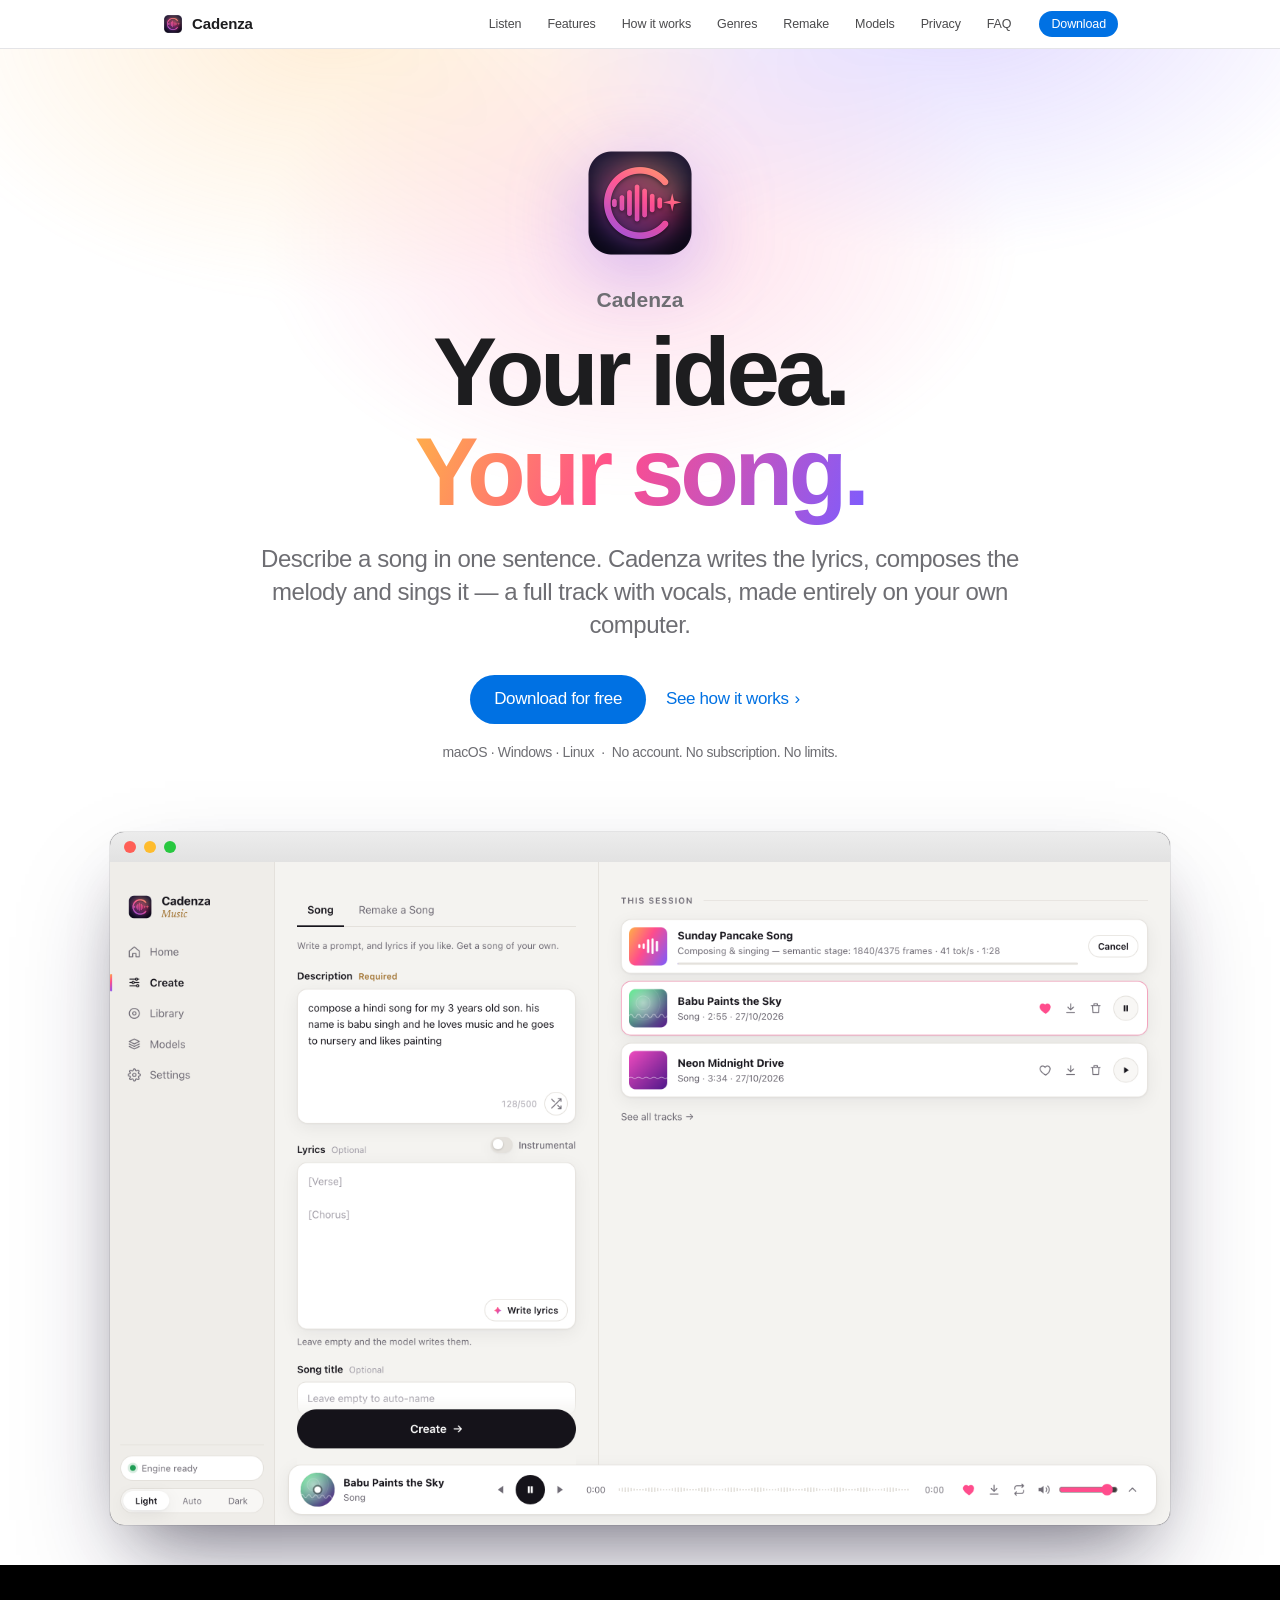
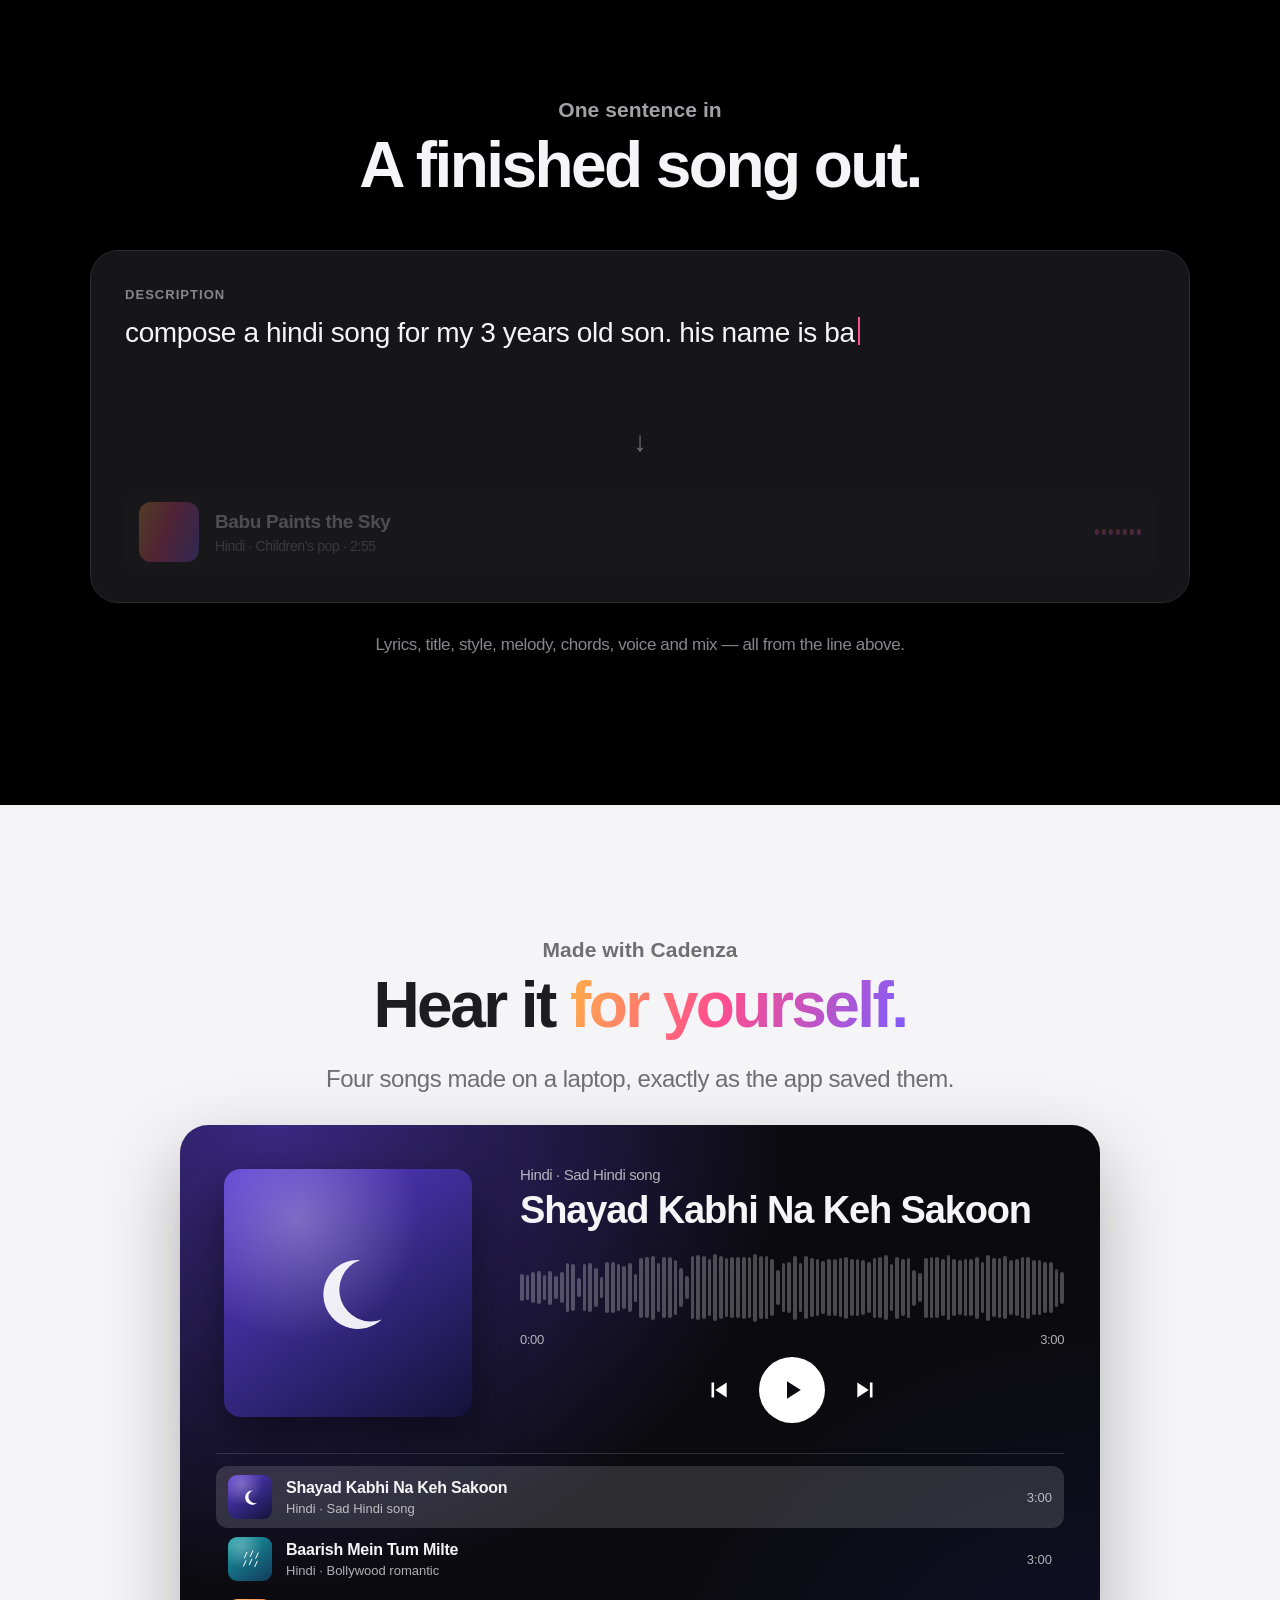
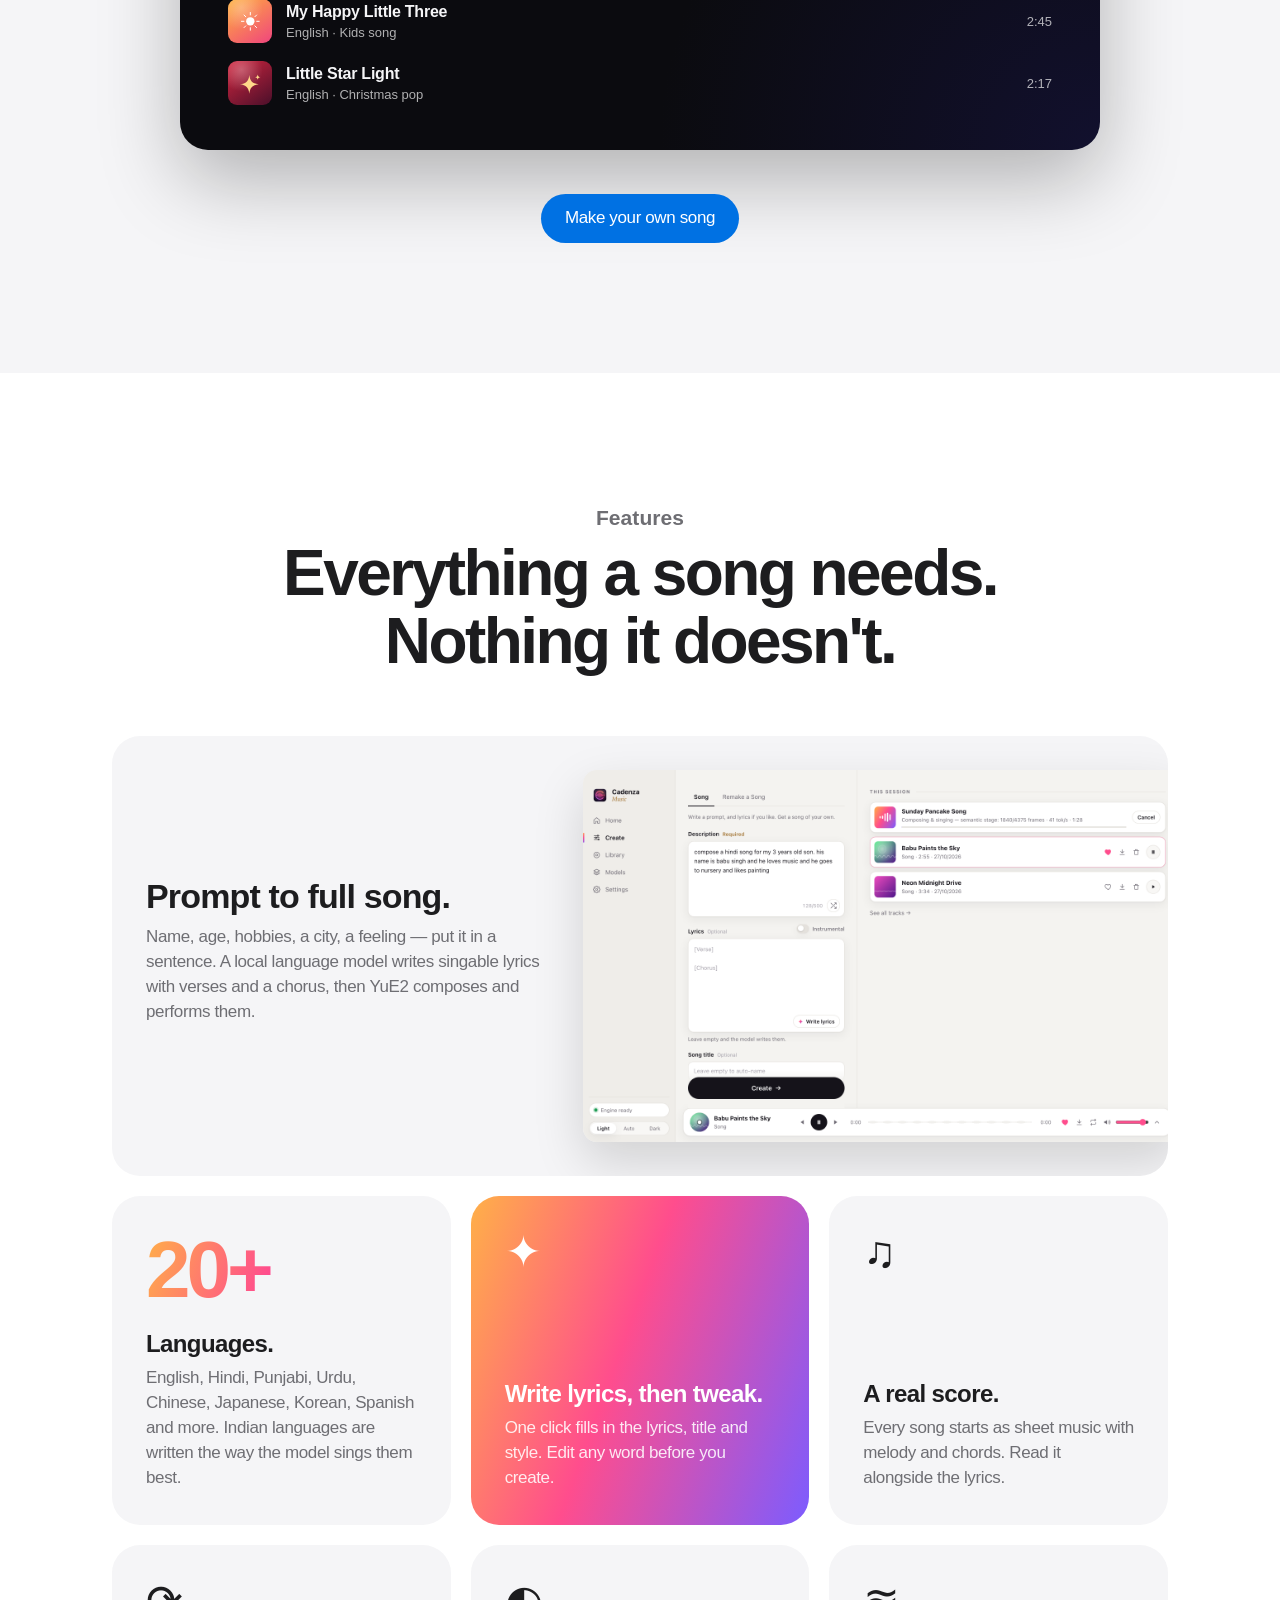
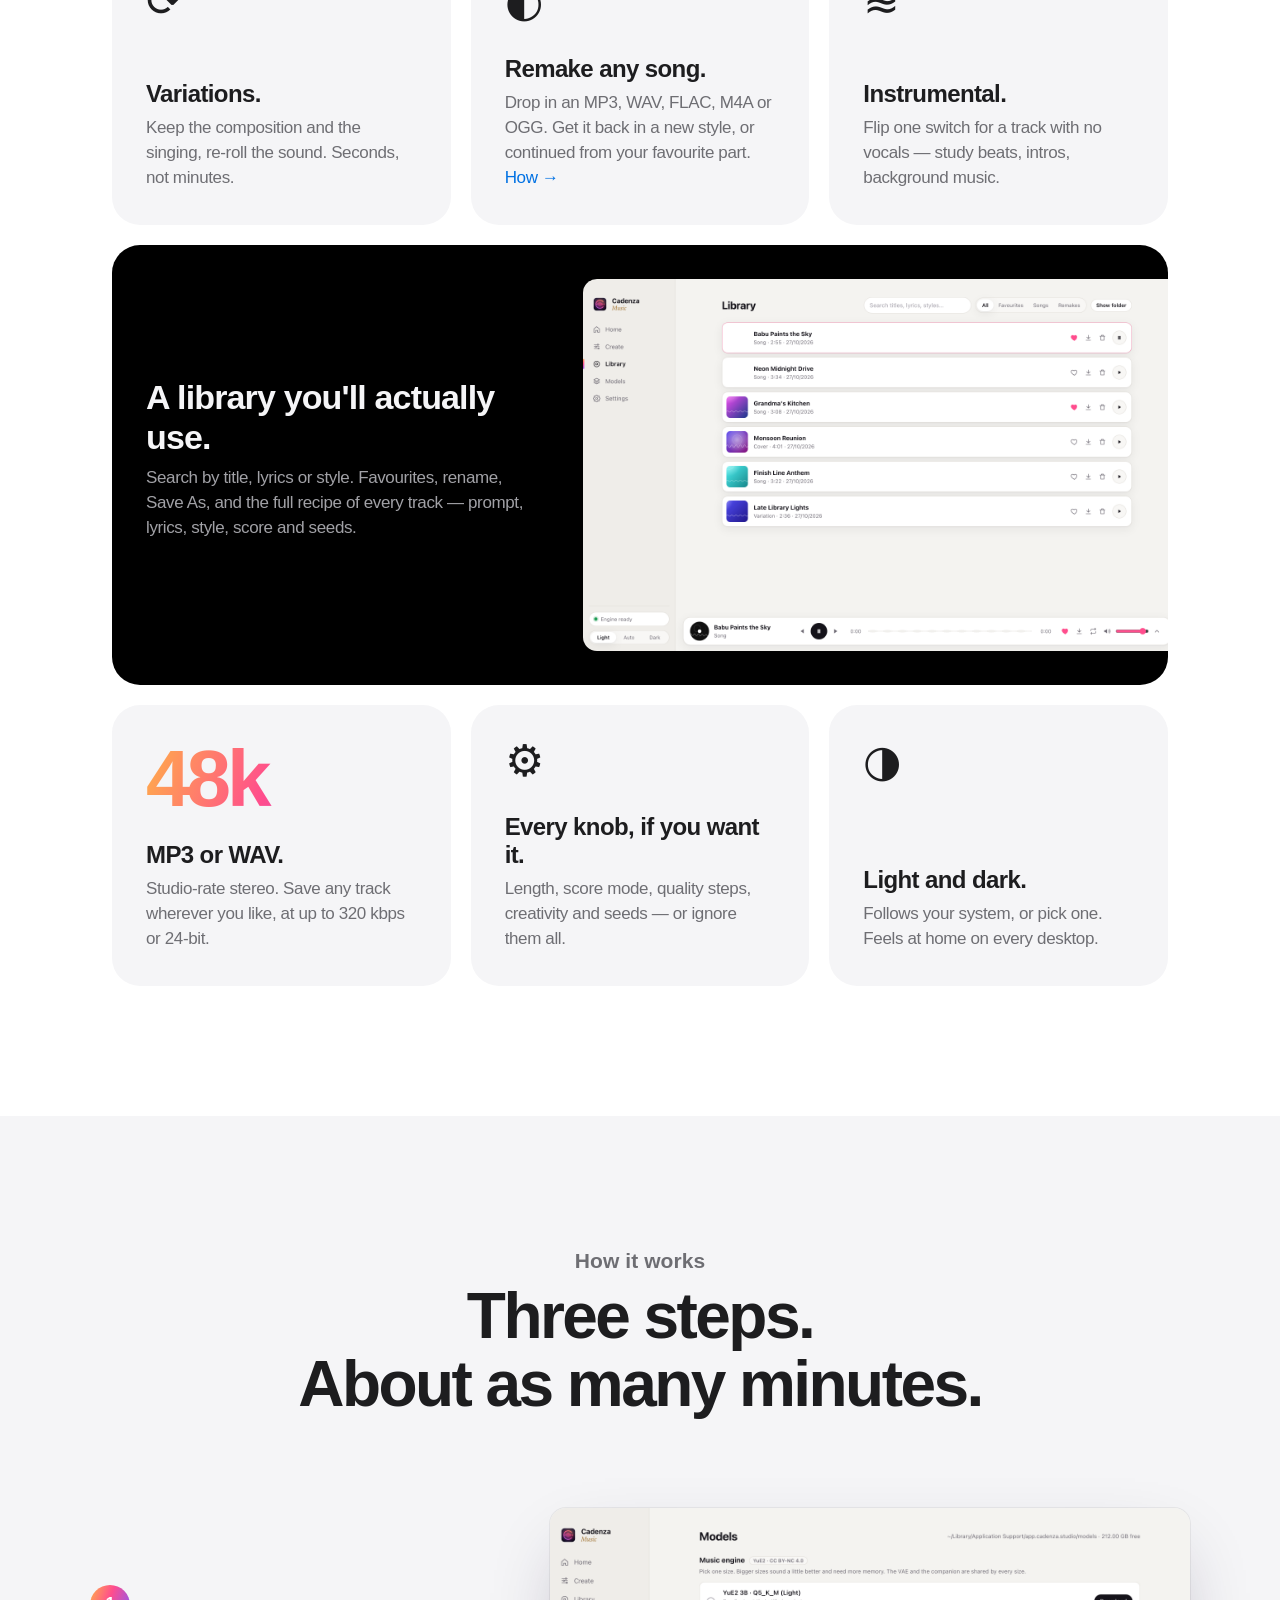
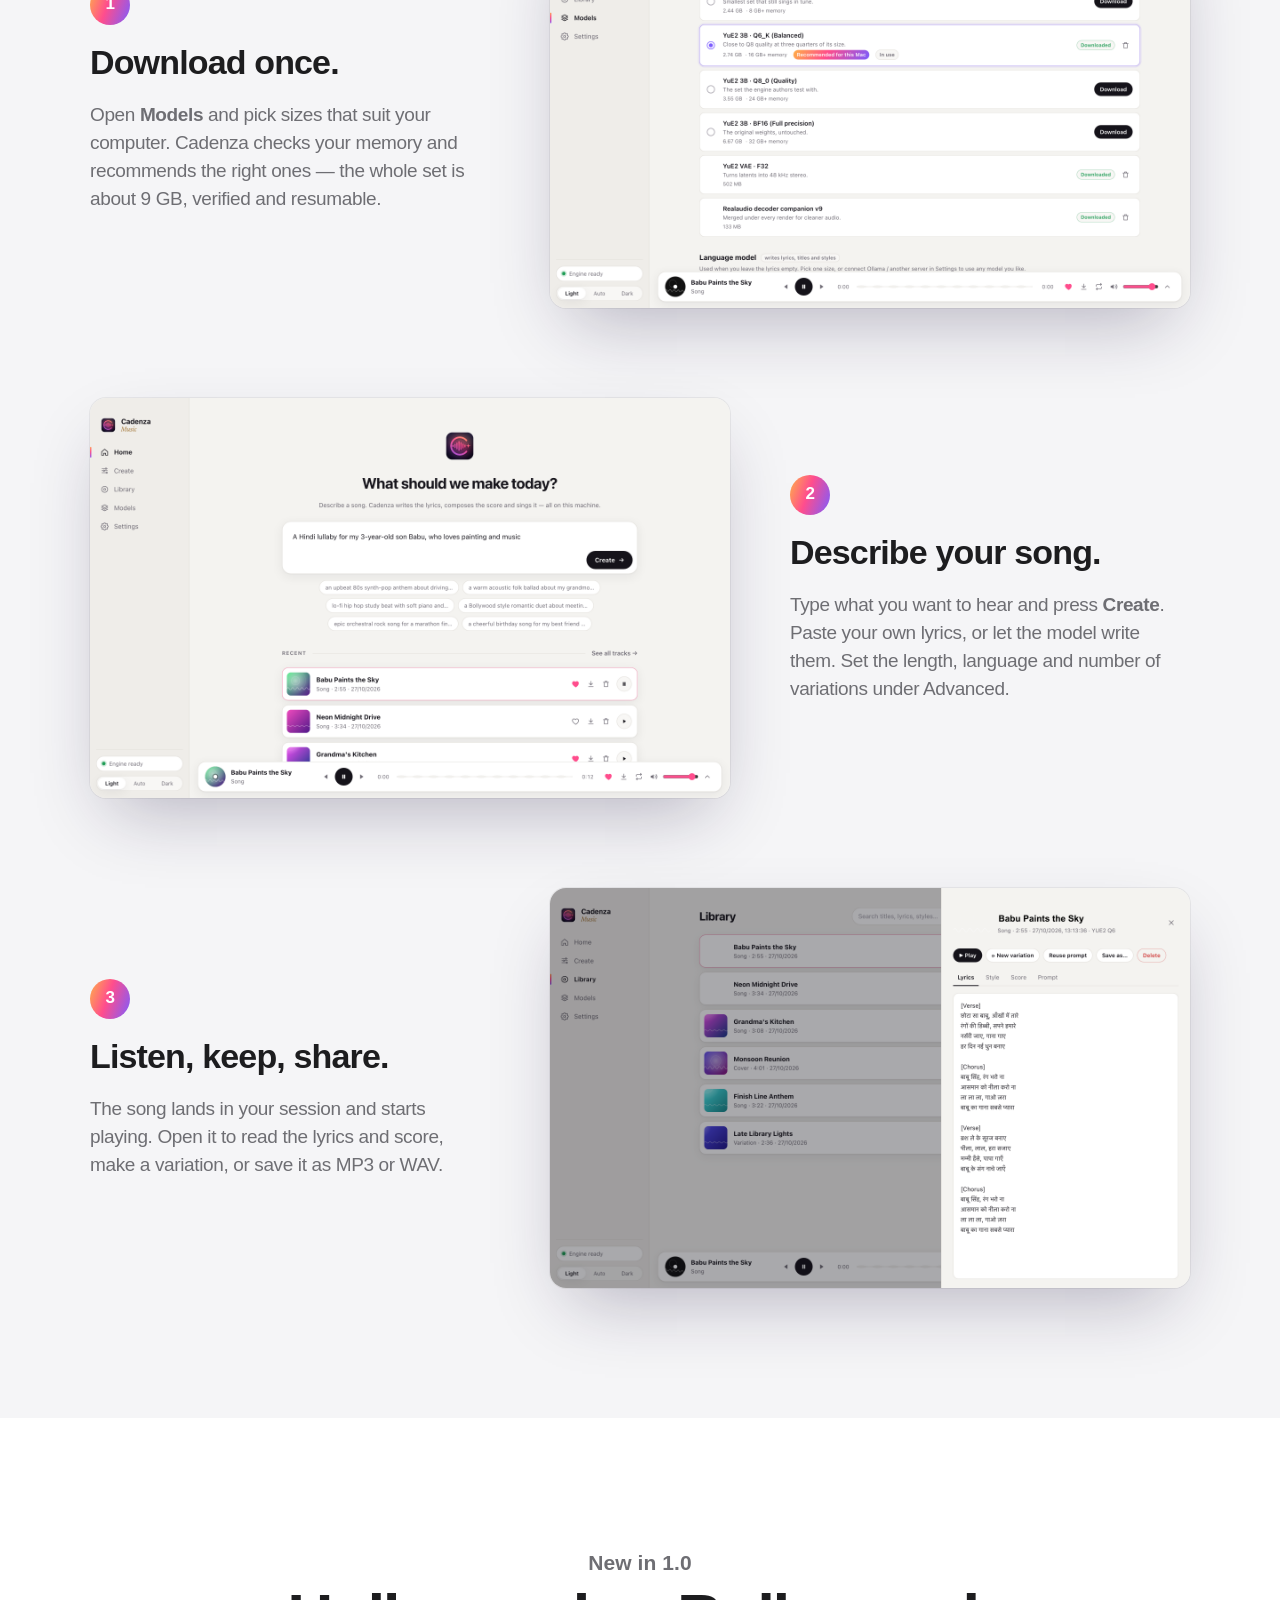
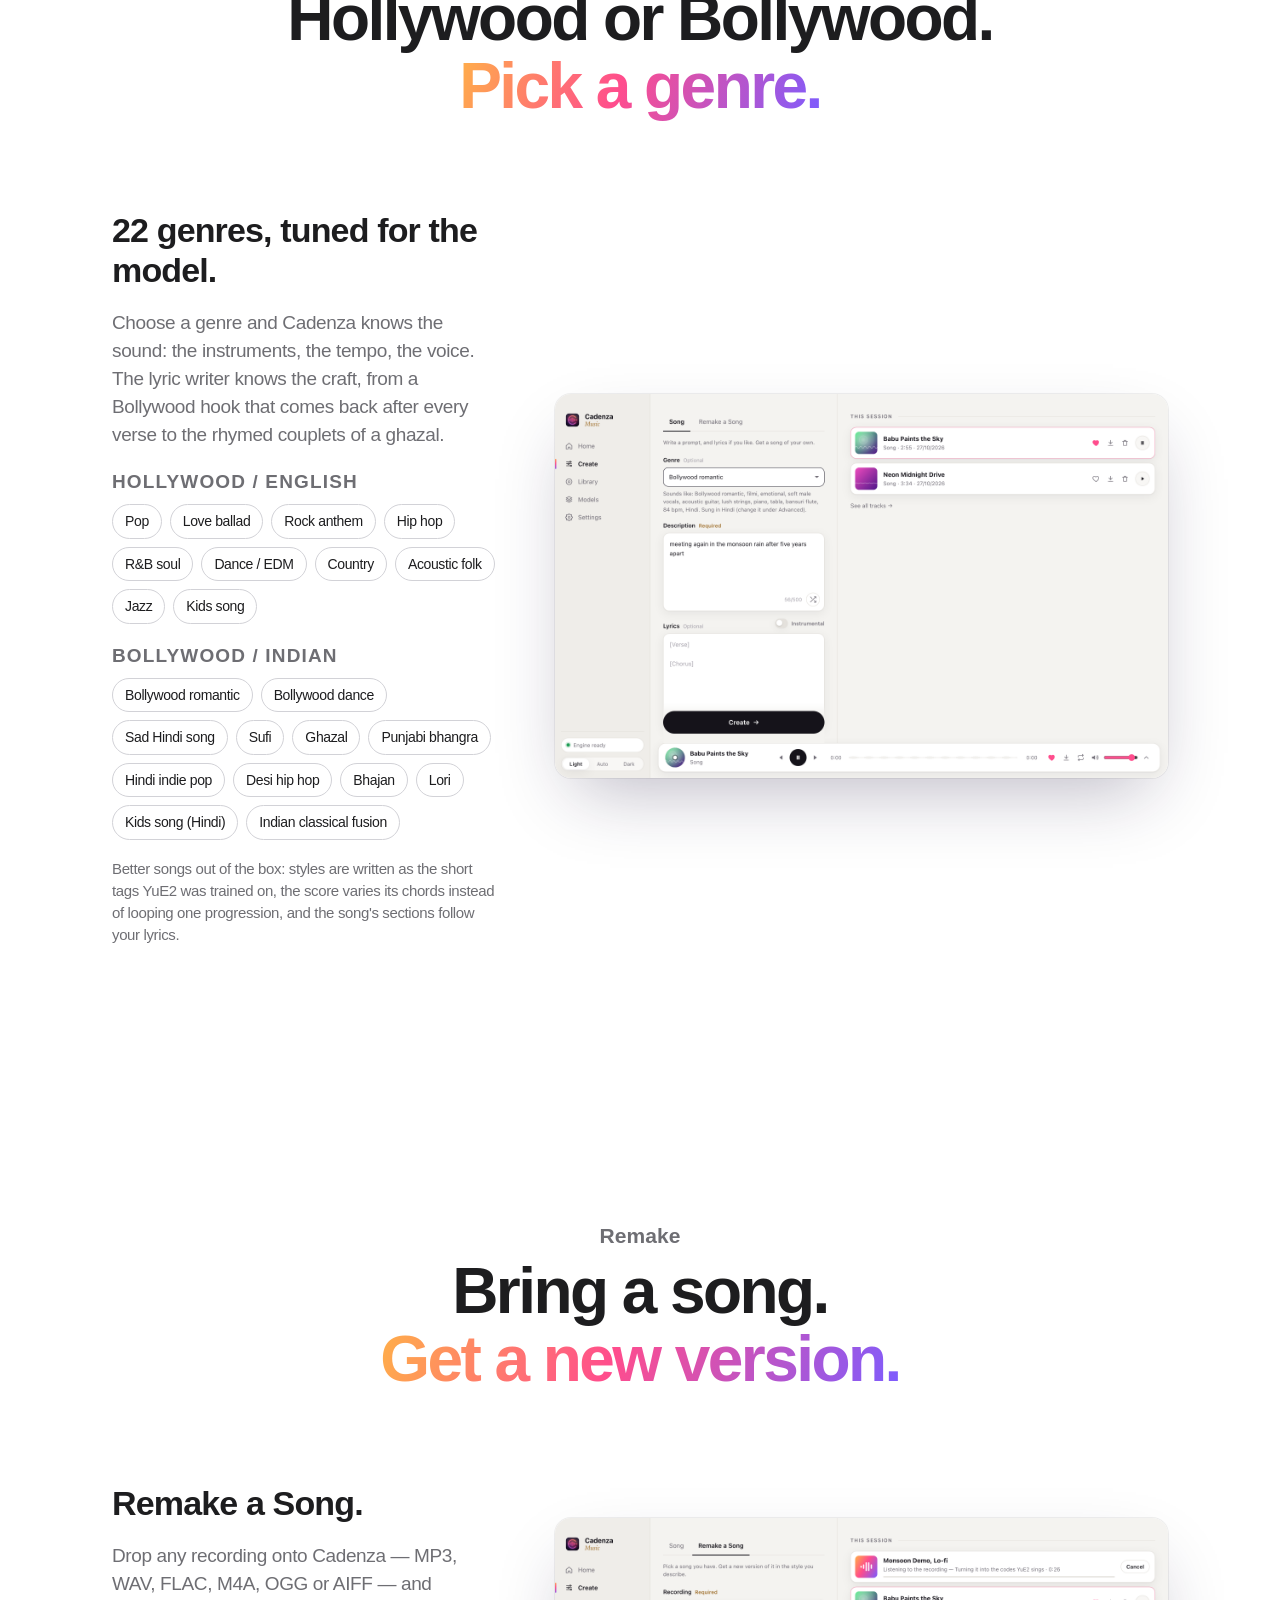
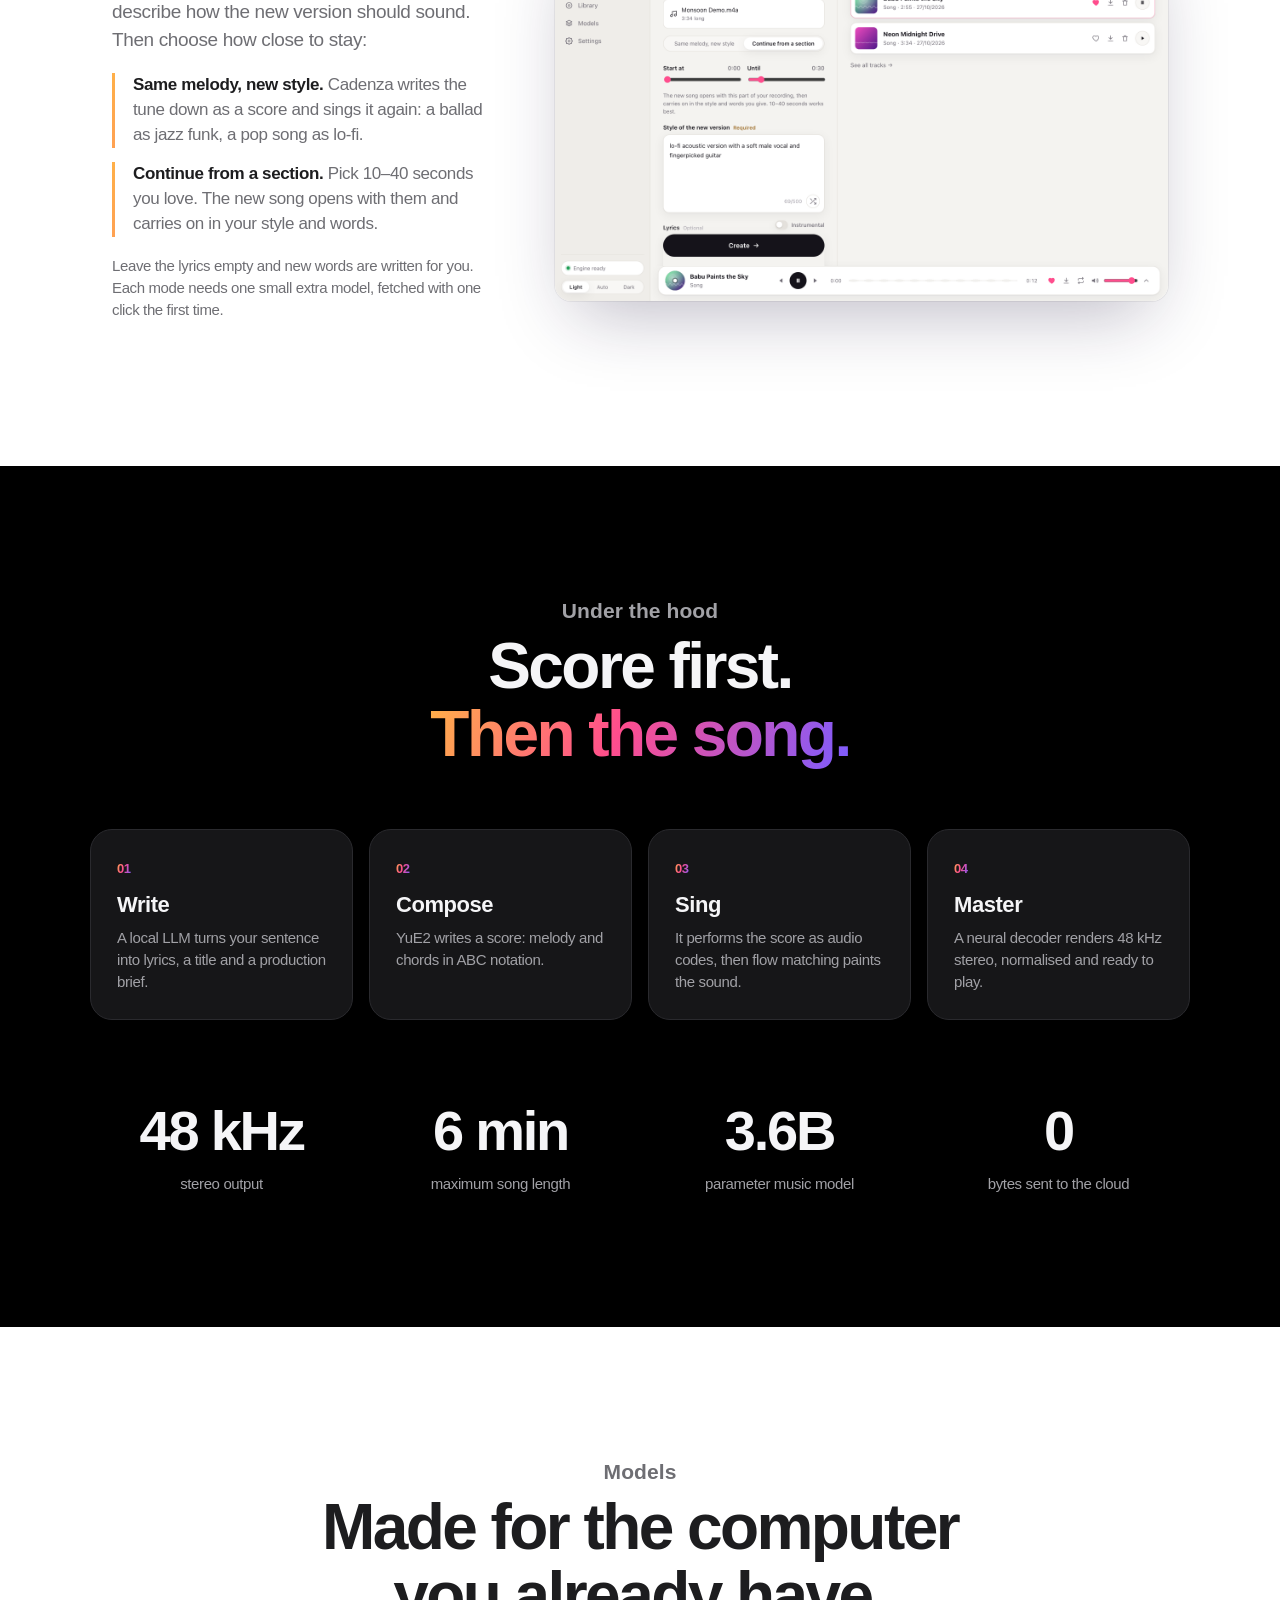
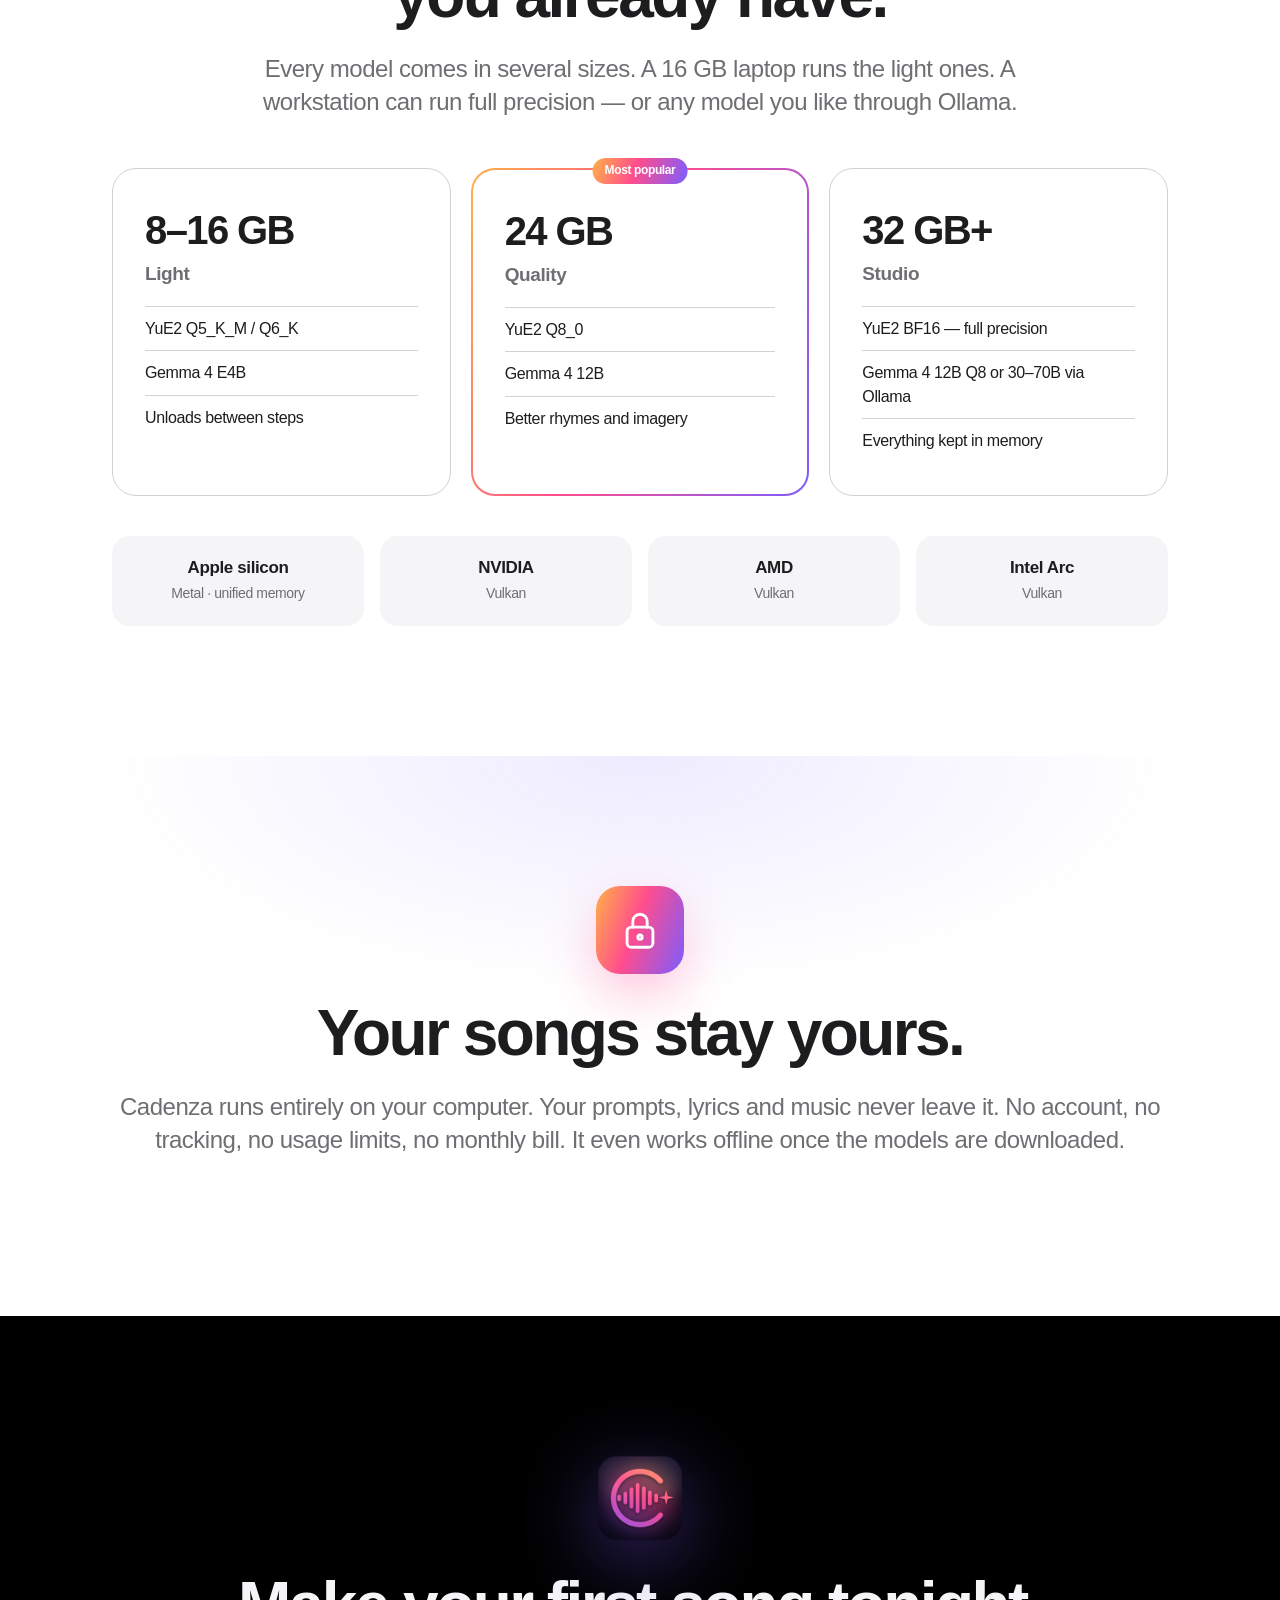
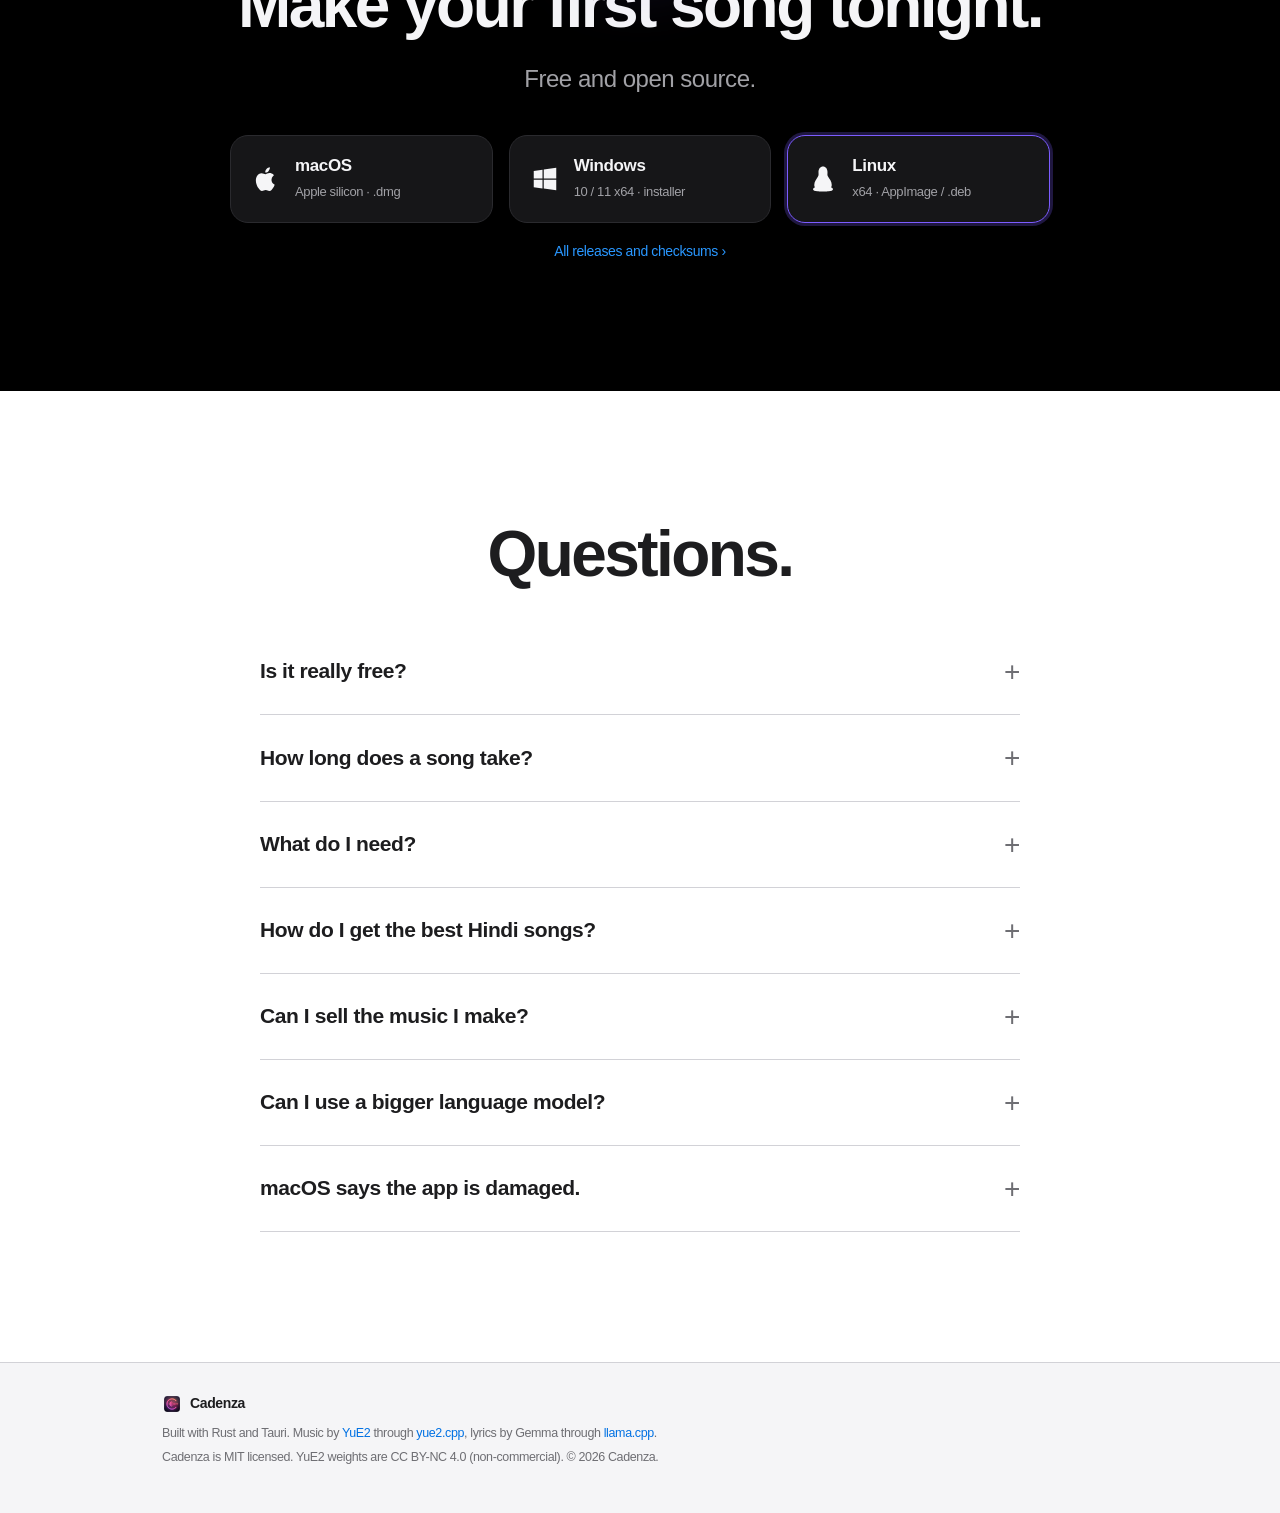
==== commit 79d8c3b1: "Website: label the genres section as new in 1.0 Co-Authored-By: Claude Opus 5.5 <noreply@anthropic.c" ====
--- a/site/index.html
+++ b/site/index.html
@@ -213,7 +213,7 @@
 
     <!-- GENRES -->
     <section class="section" id="genres">
-      <p class="eyebrow center">New in 0.1.5</p>
+      <p class="eyebrow center">New in 1.0</p>
       <h2 class="center">Hollywood or Bollywood.<br /><span class="grad">Pick a genre.</span></h2>
       <div class="step reveal-up">
         <div class="step-text">
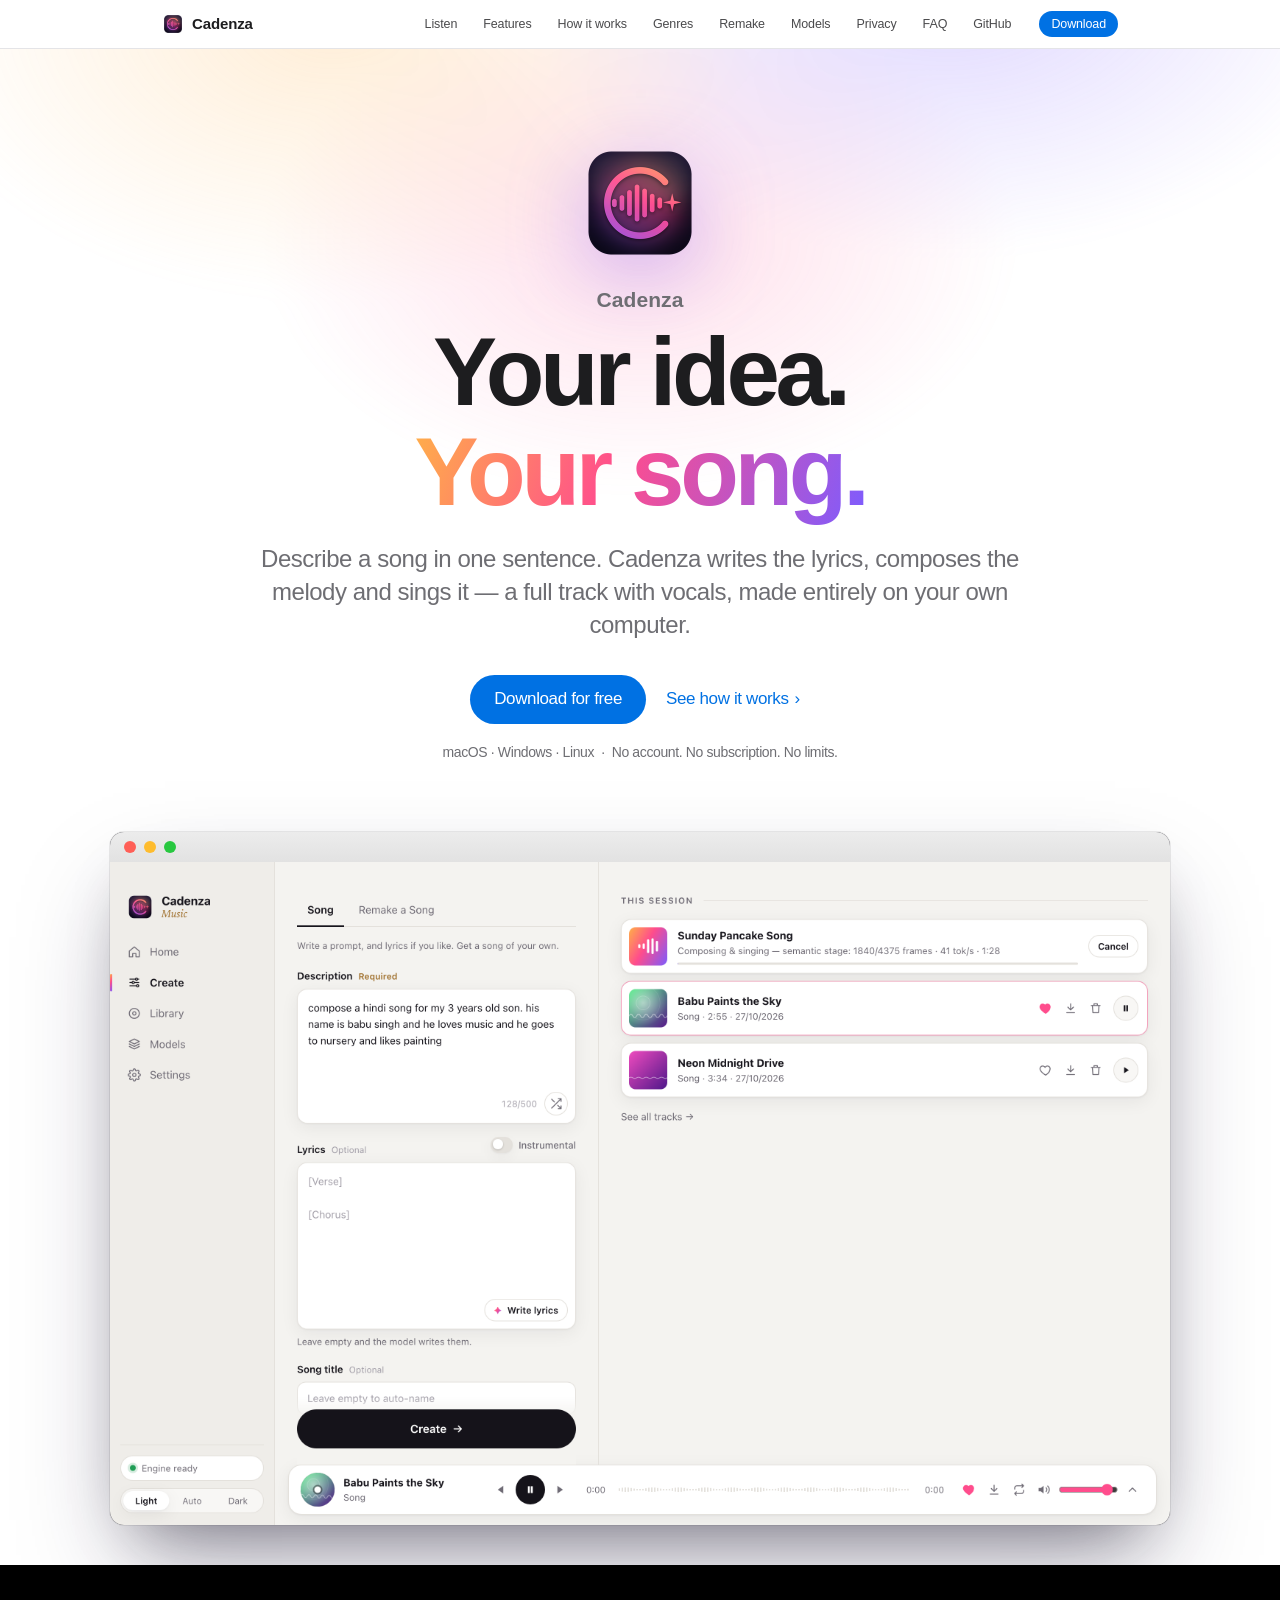
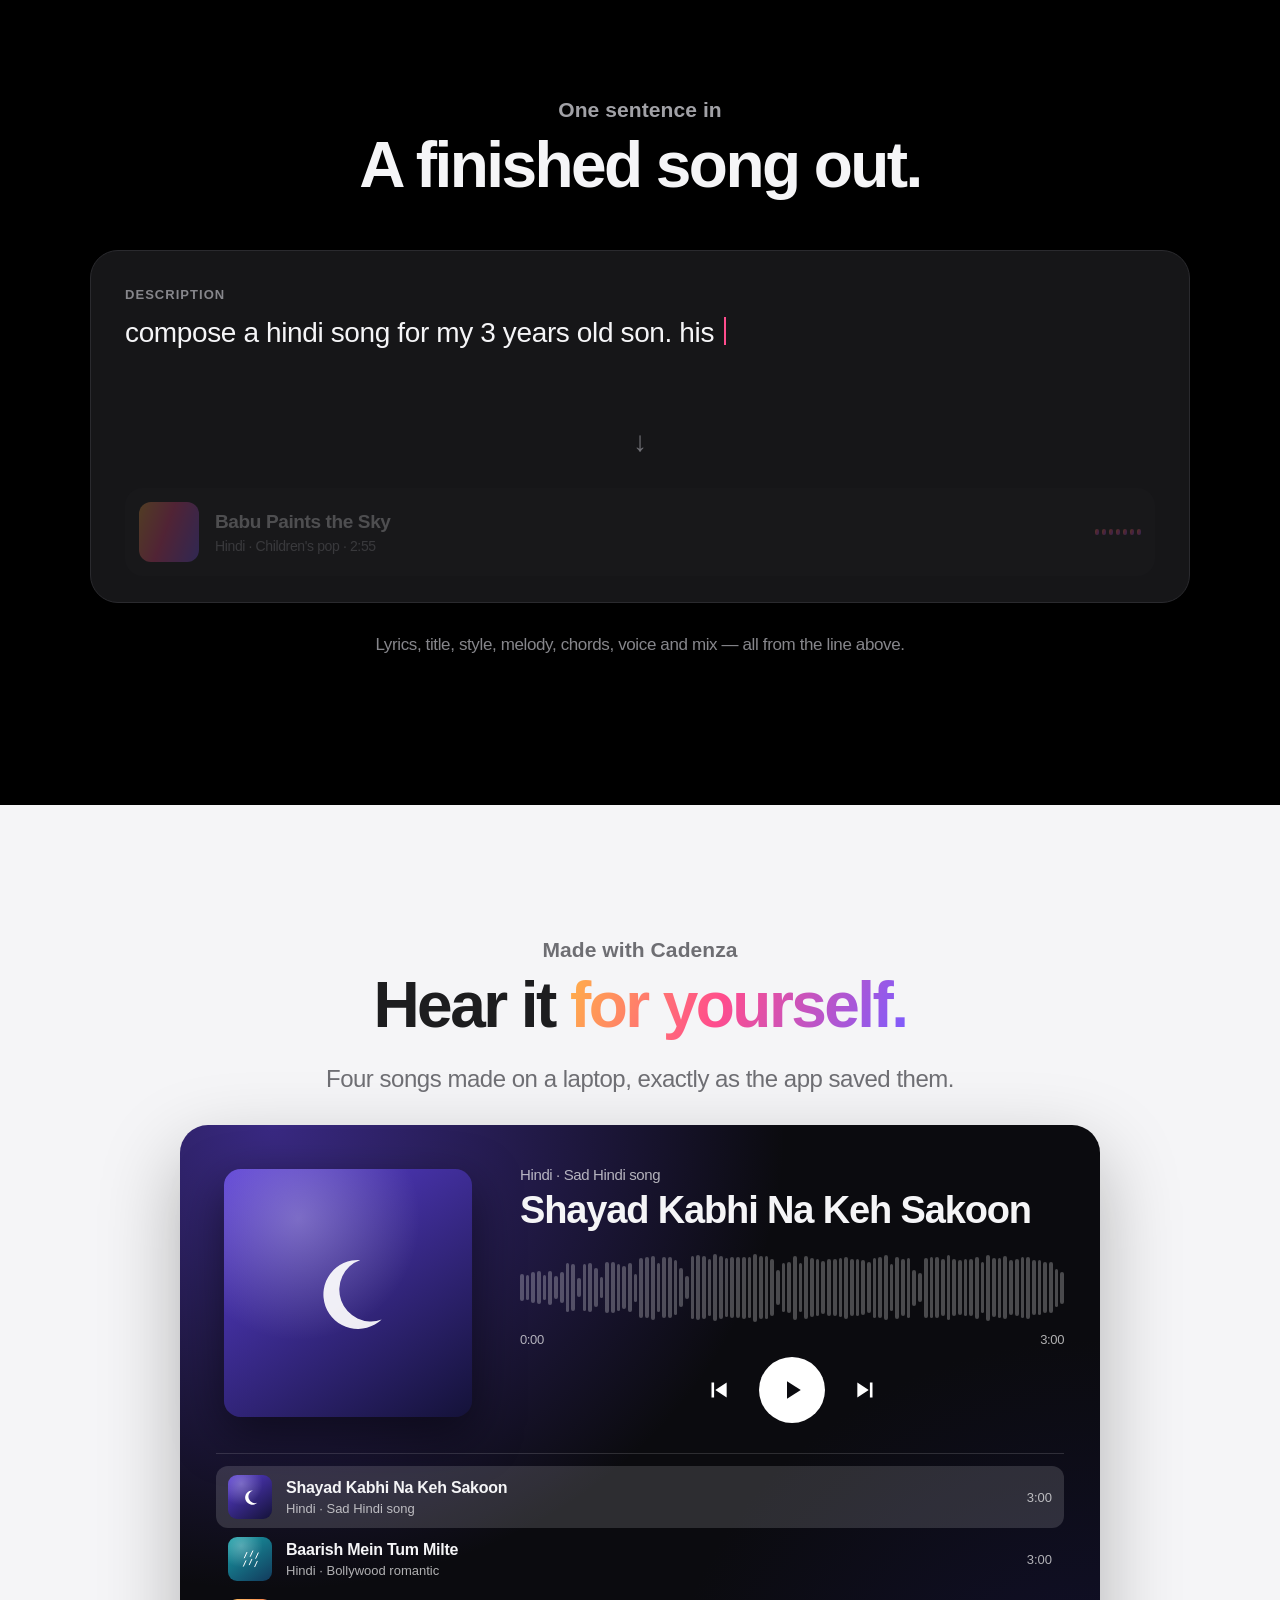
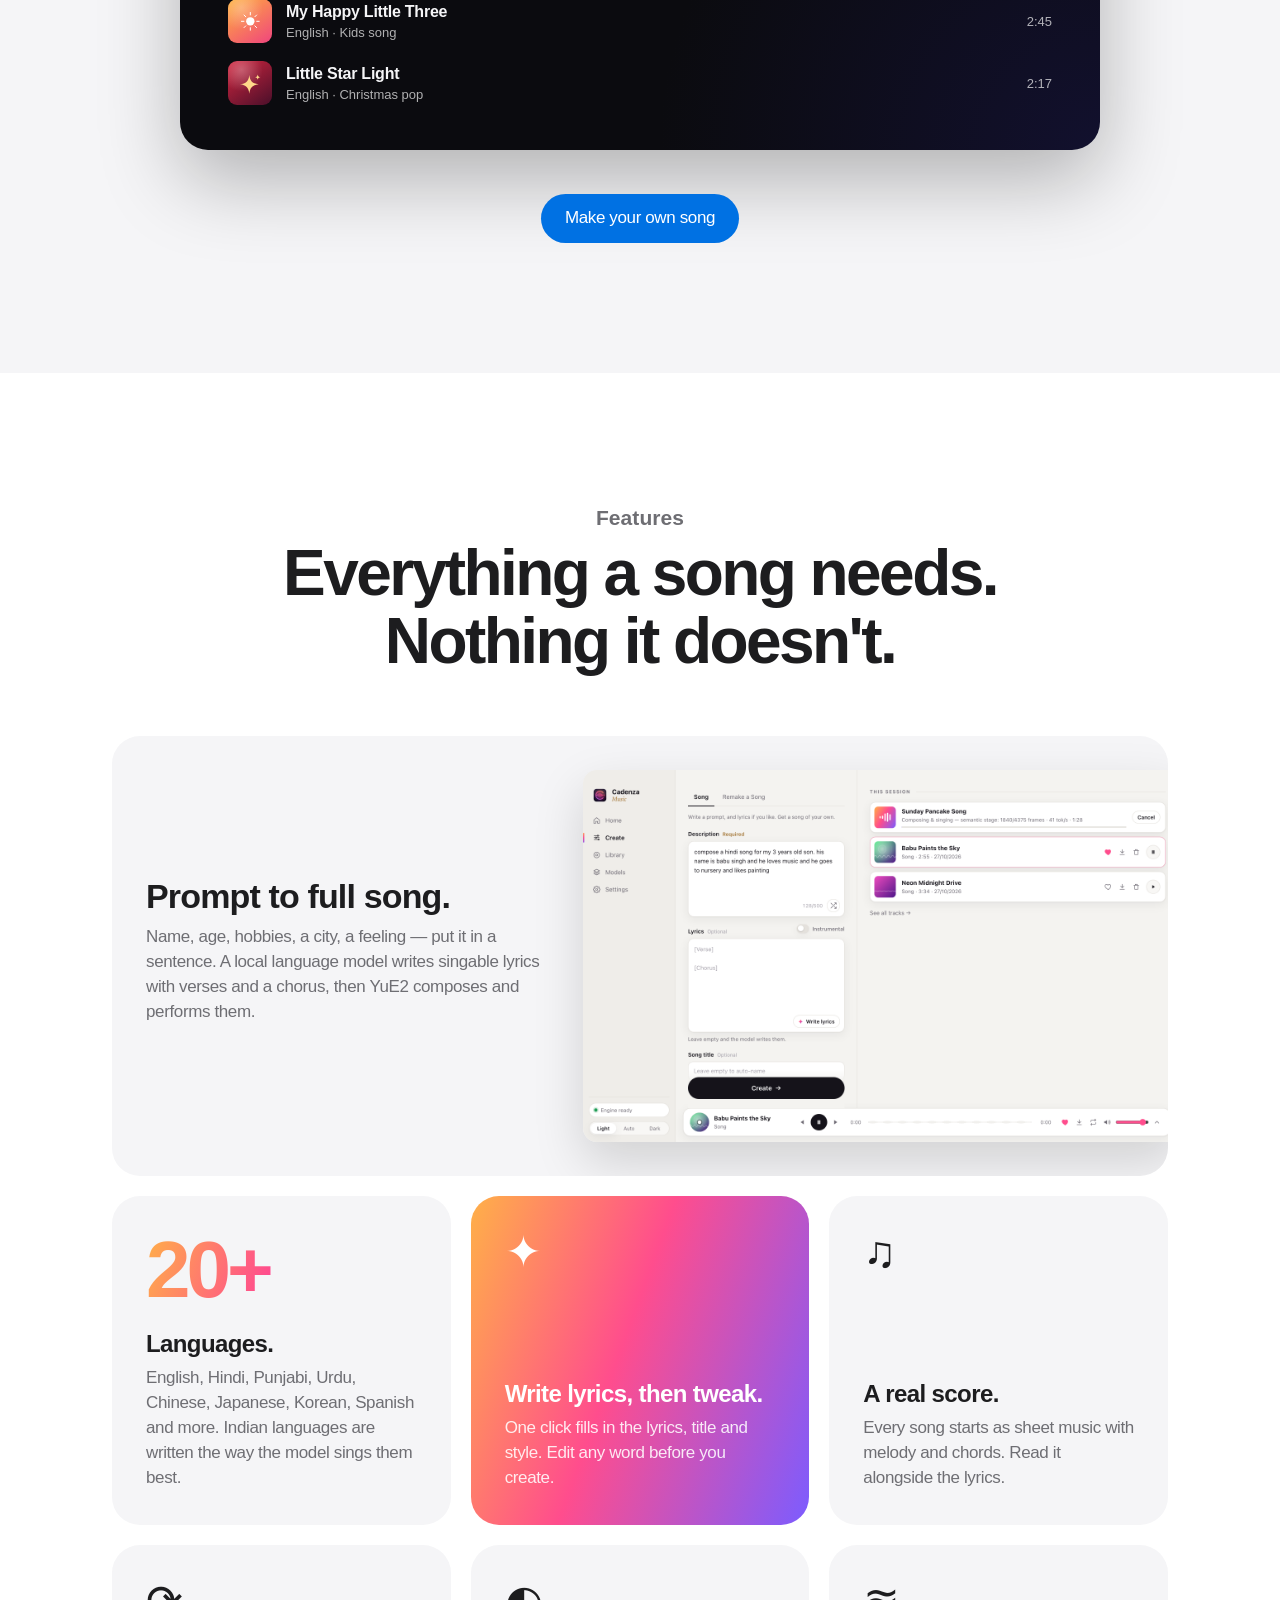
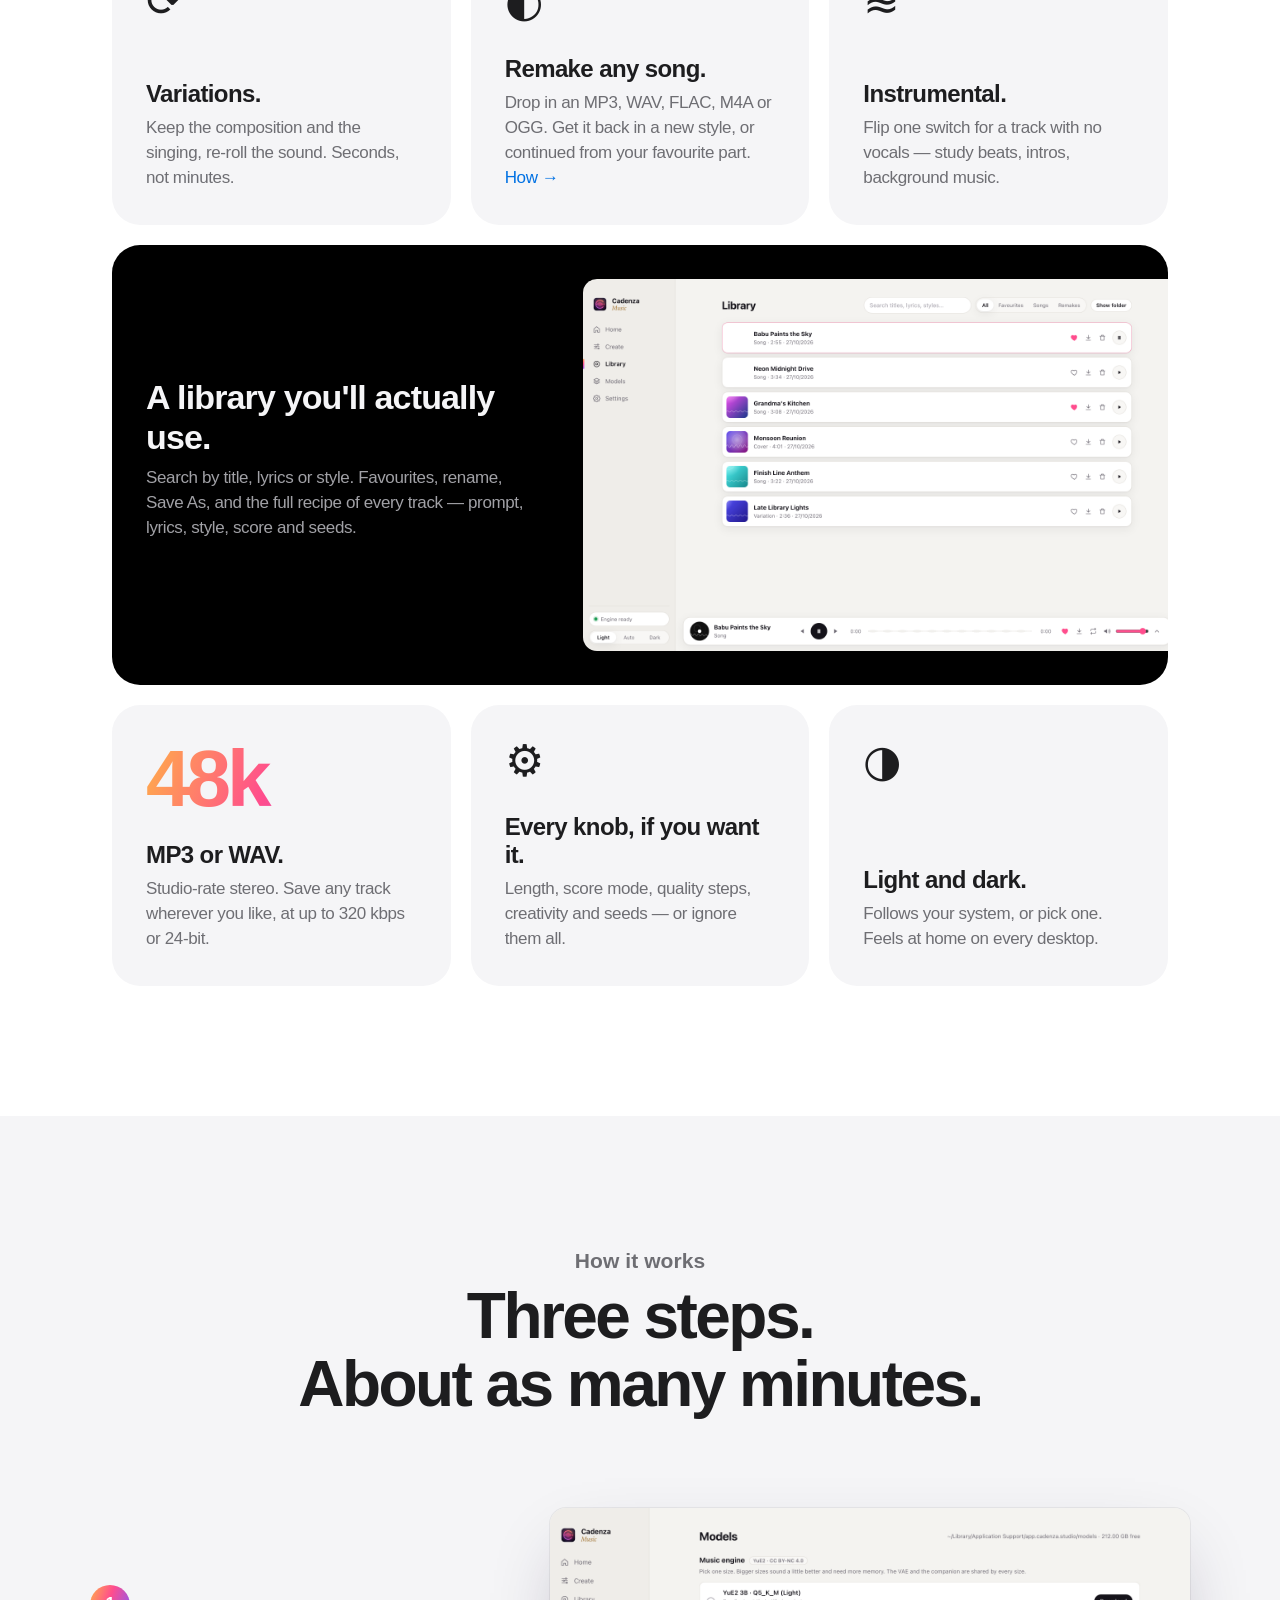
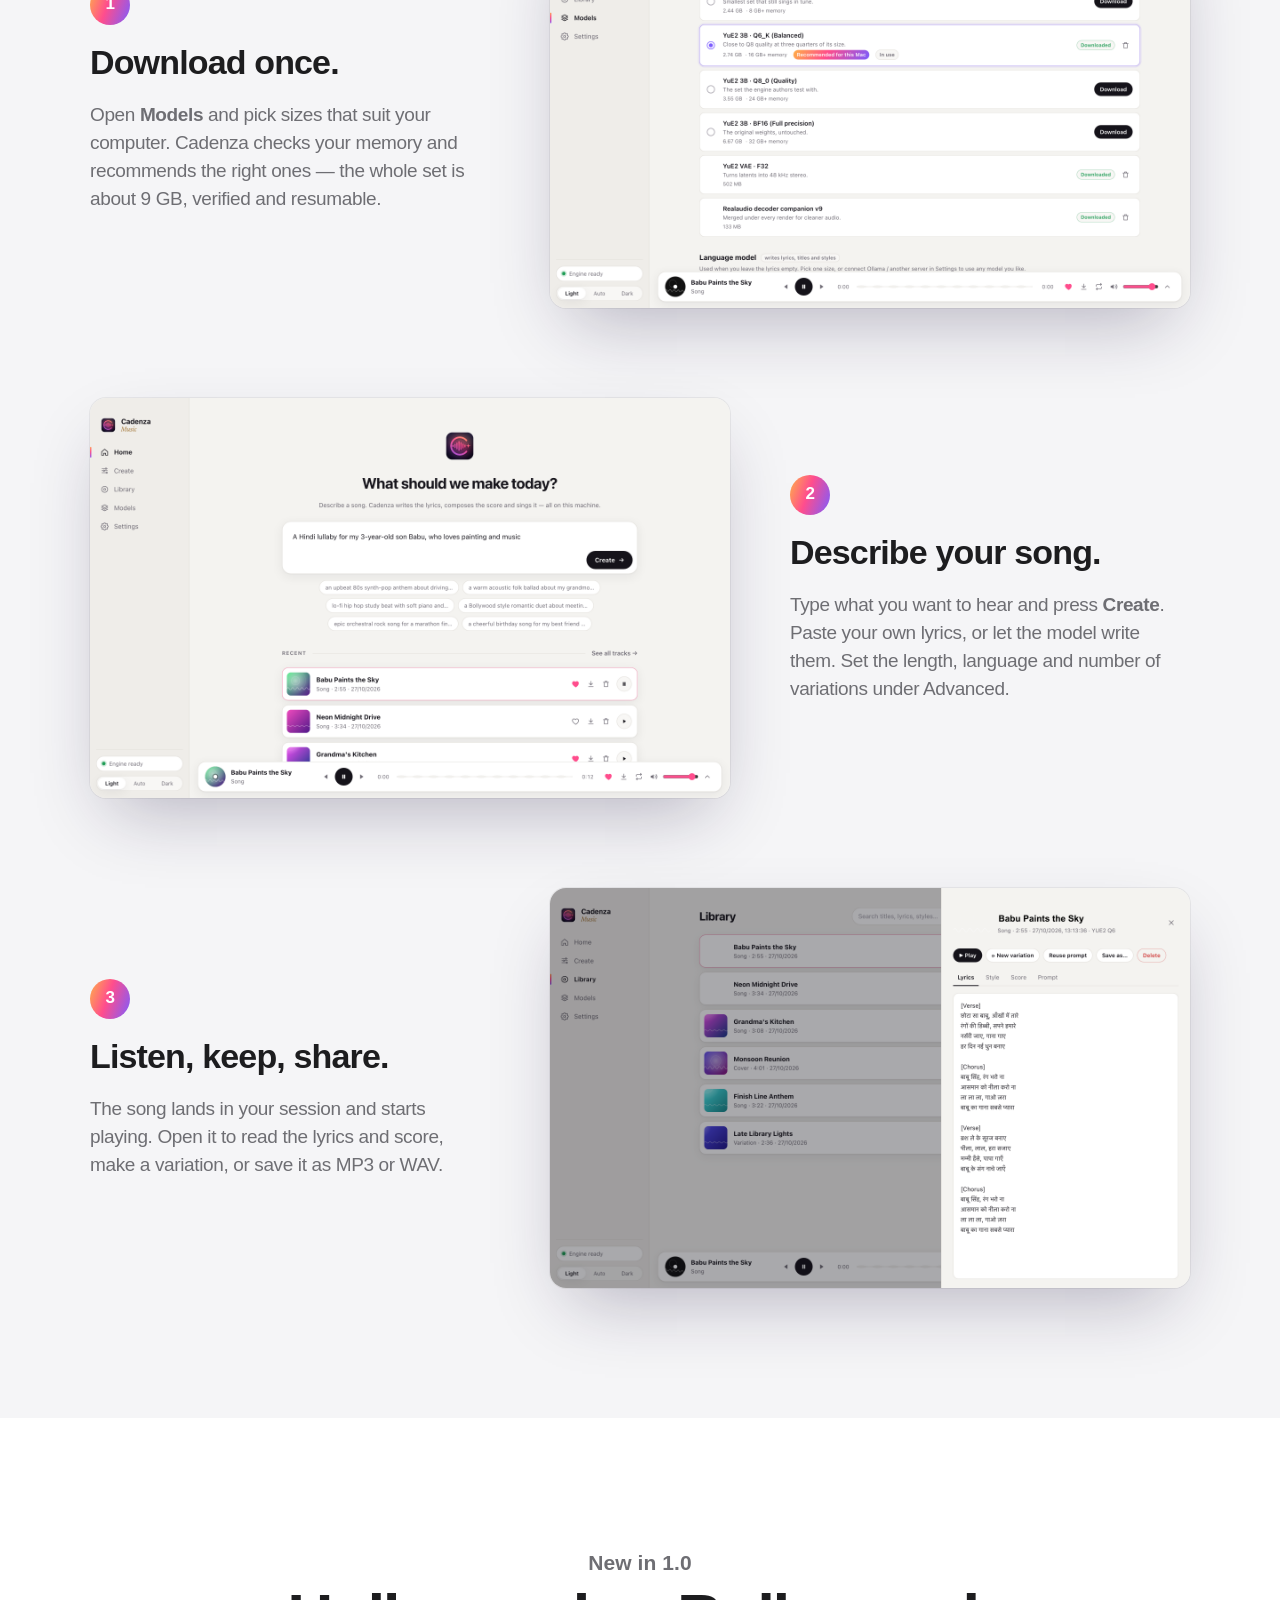
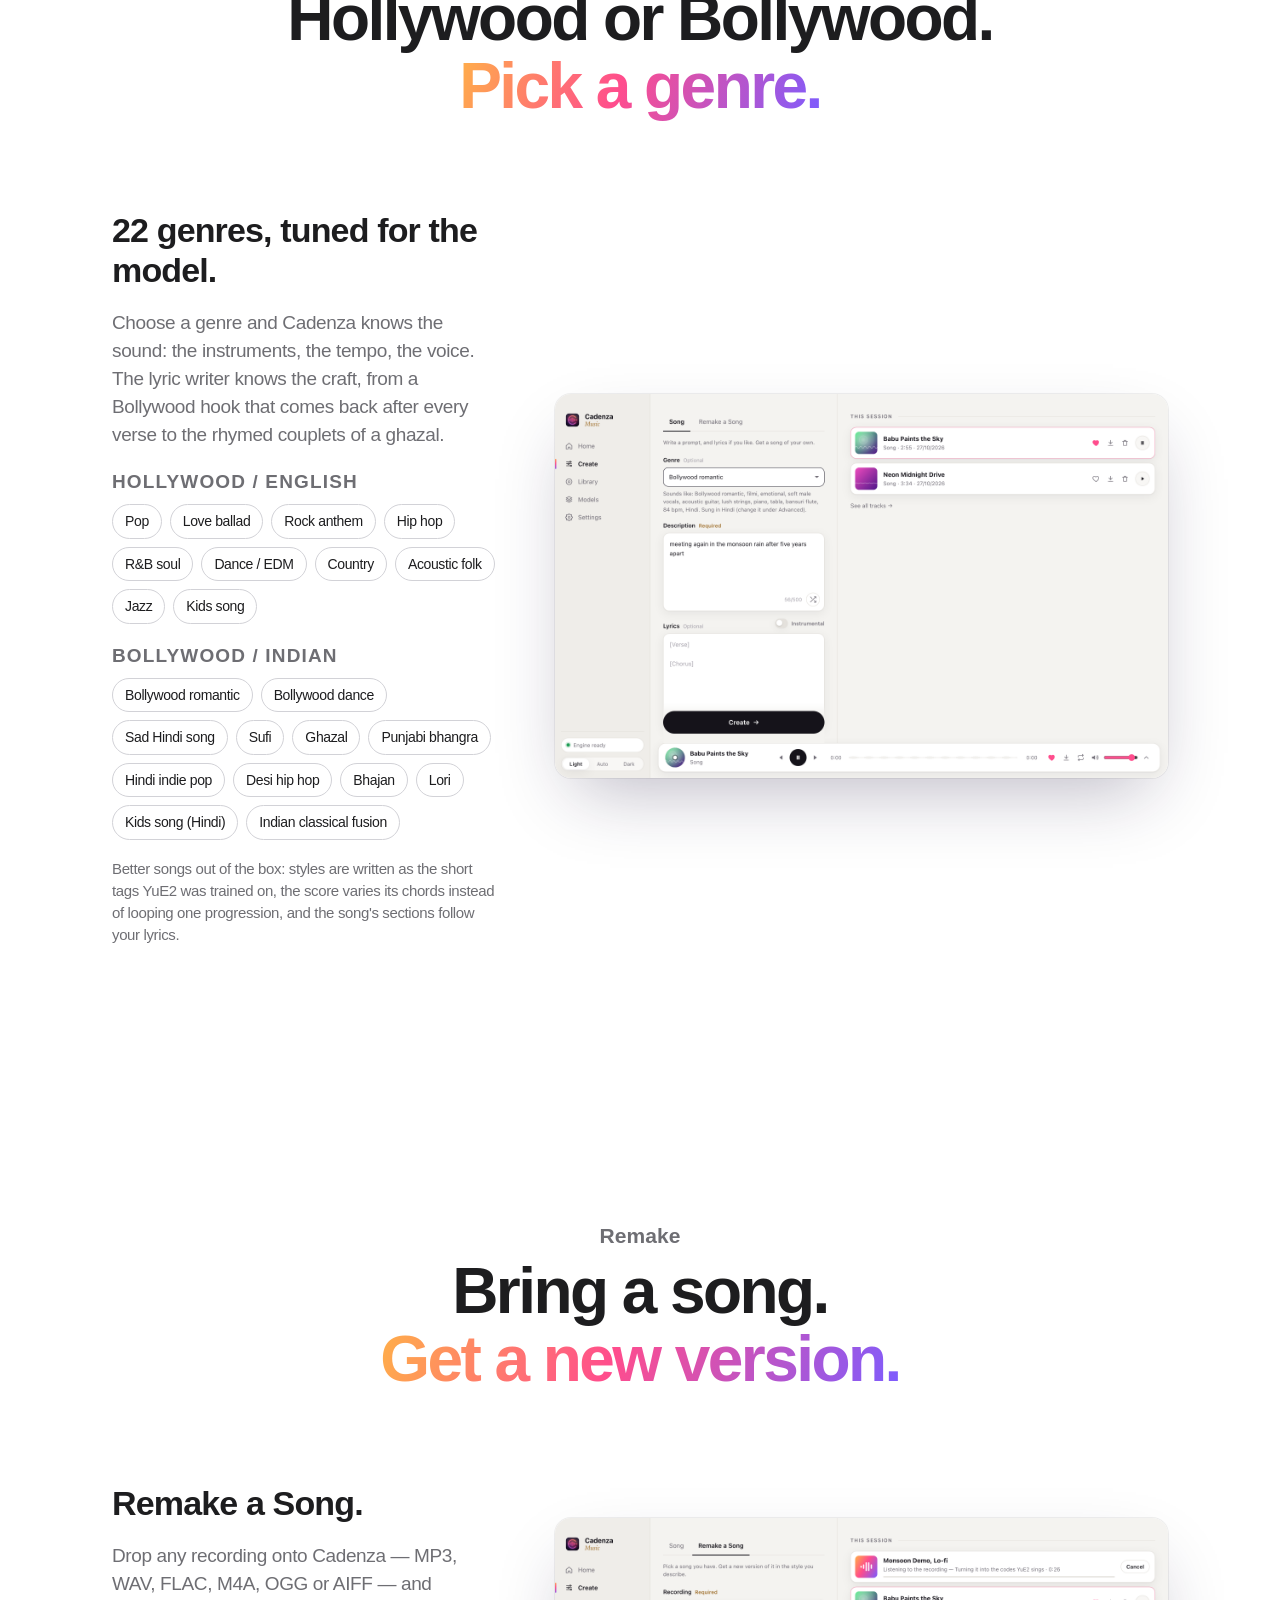
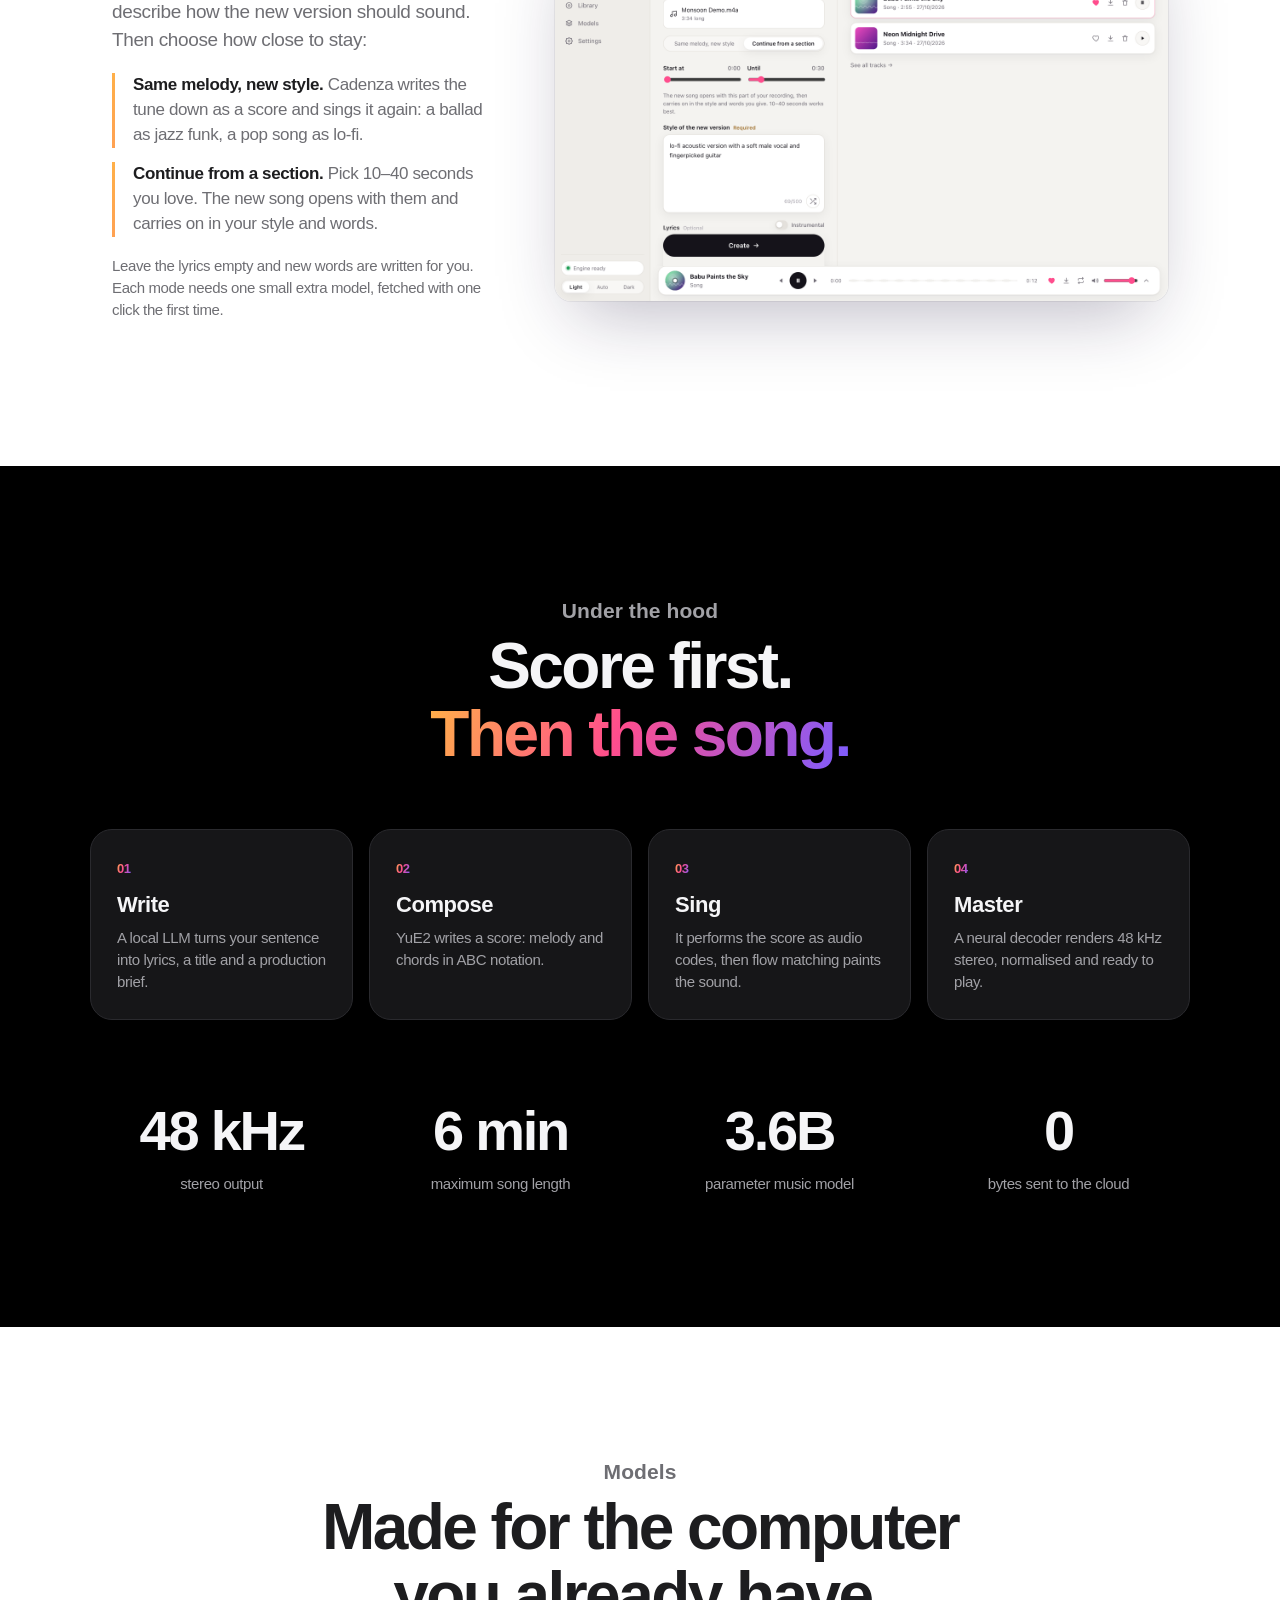
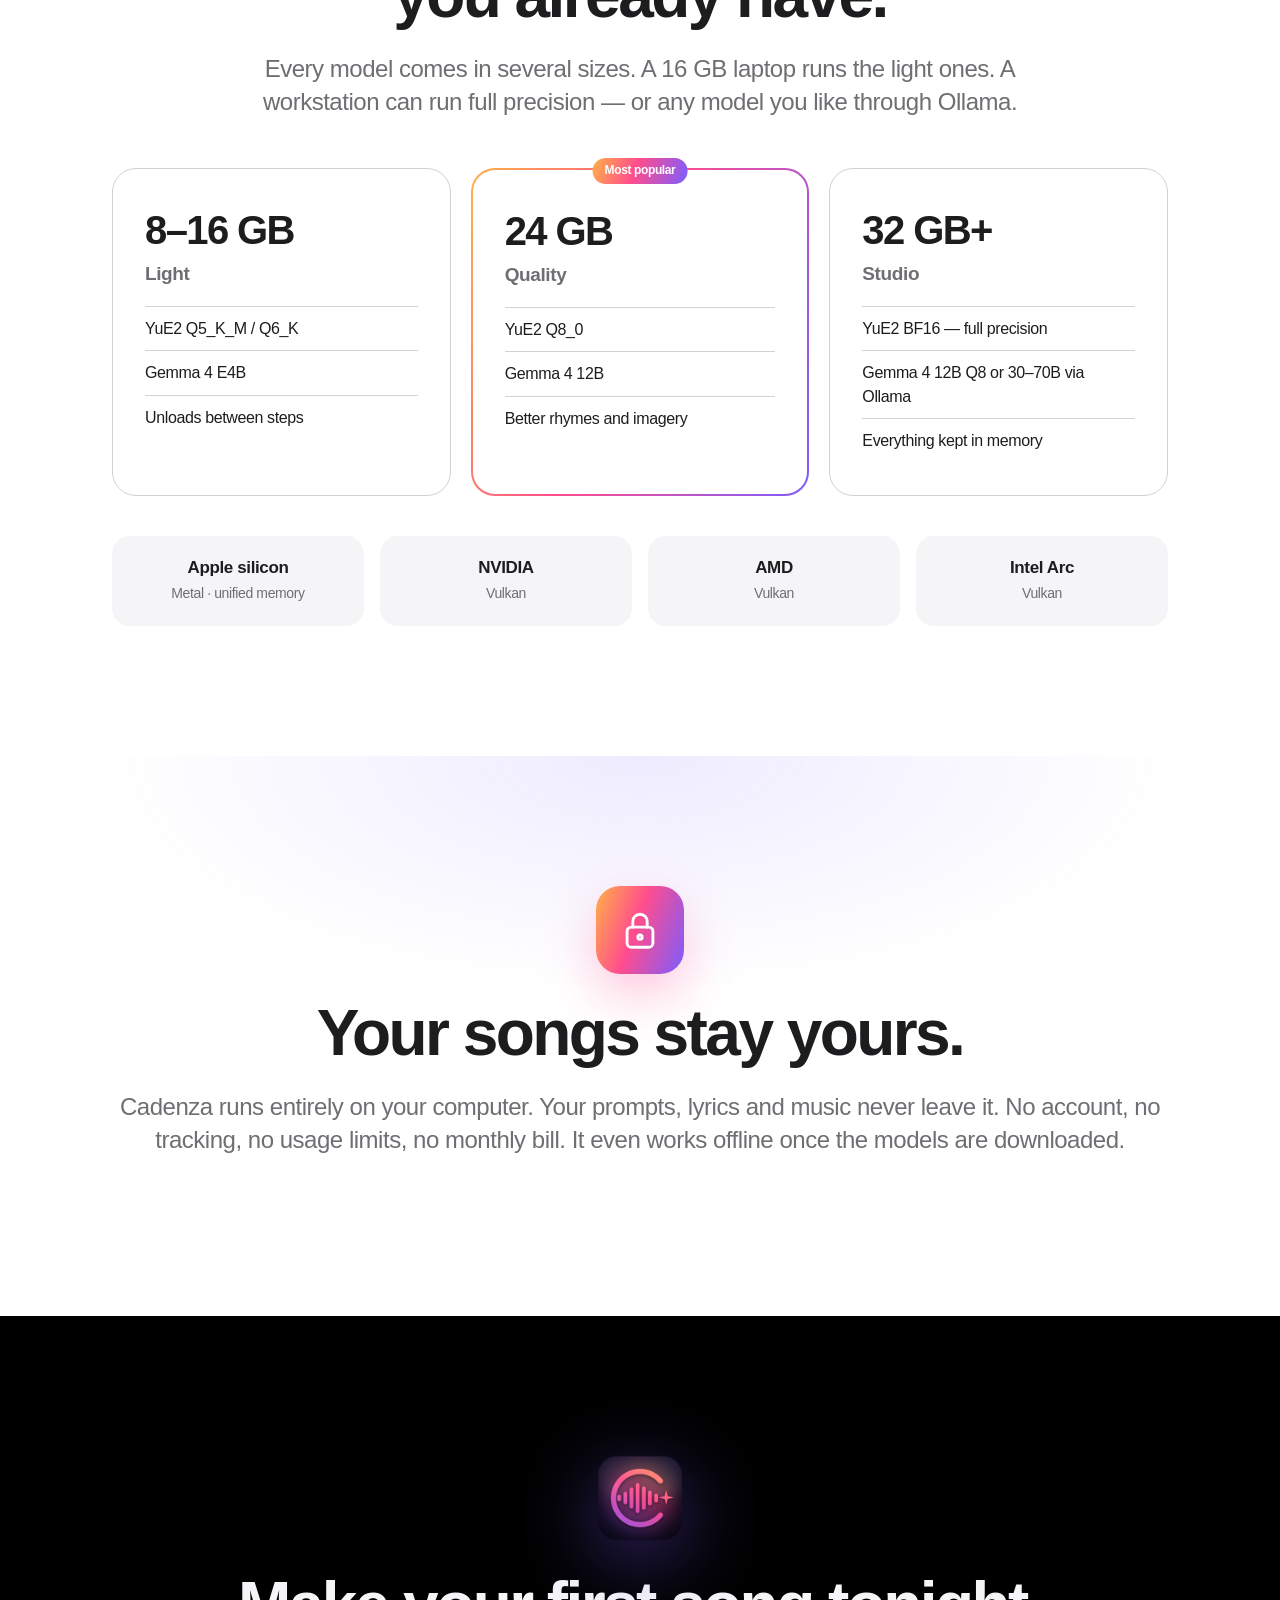
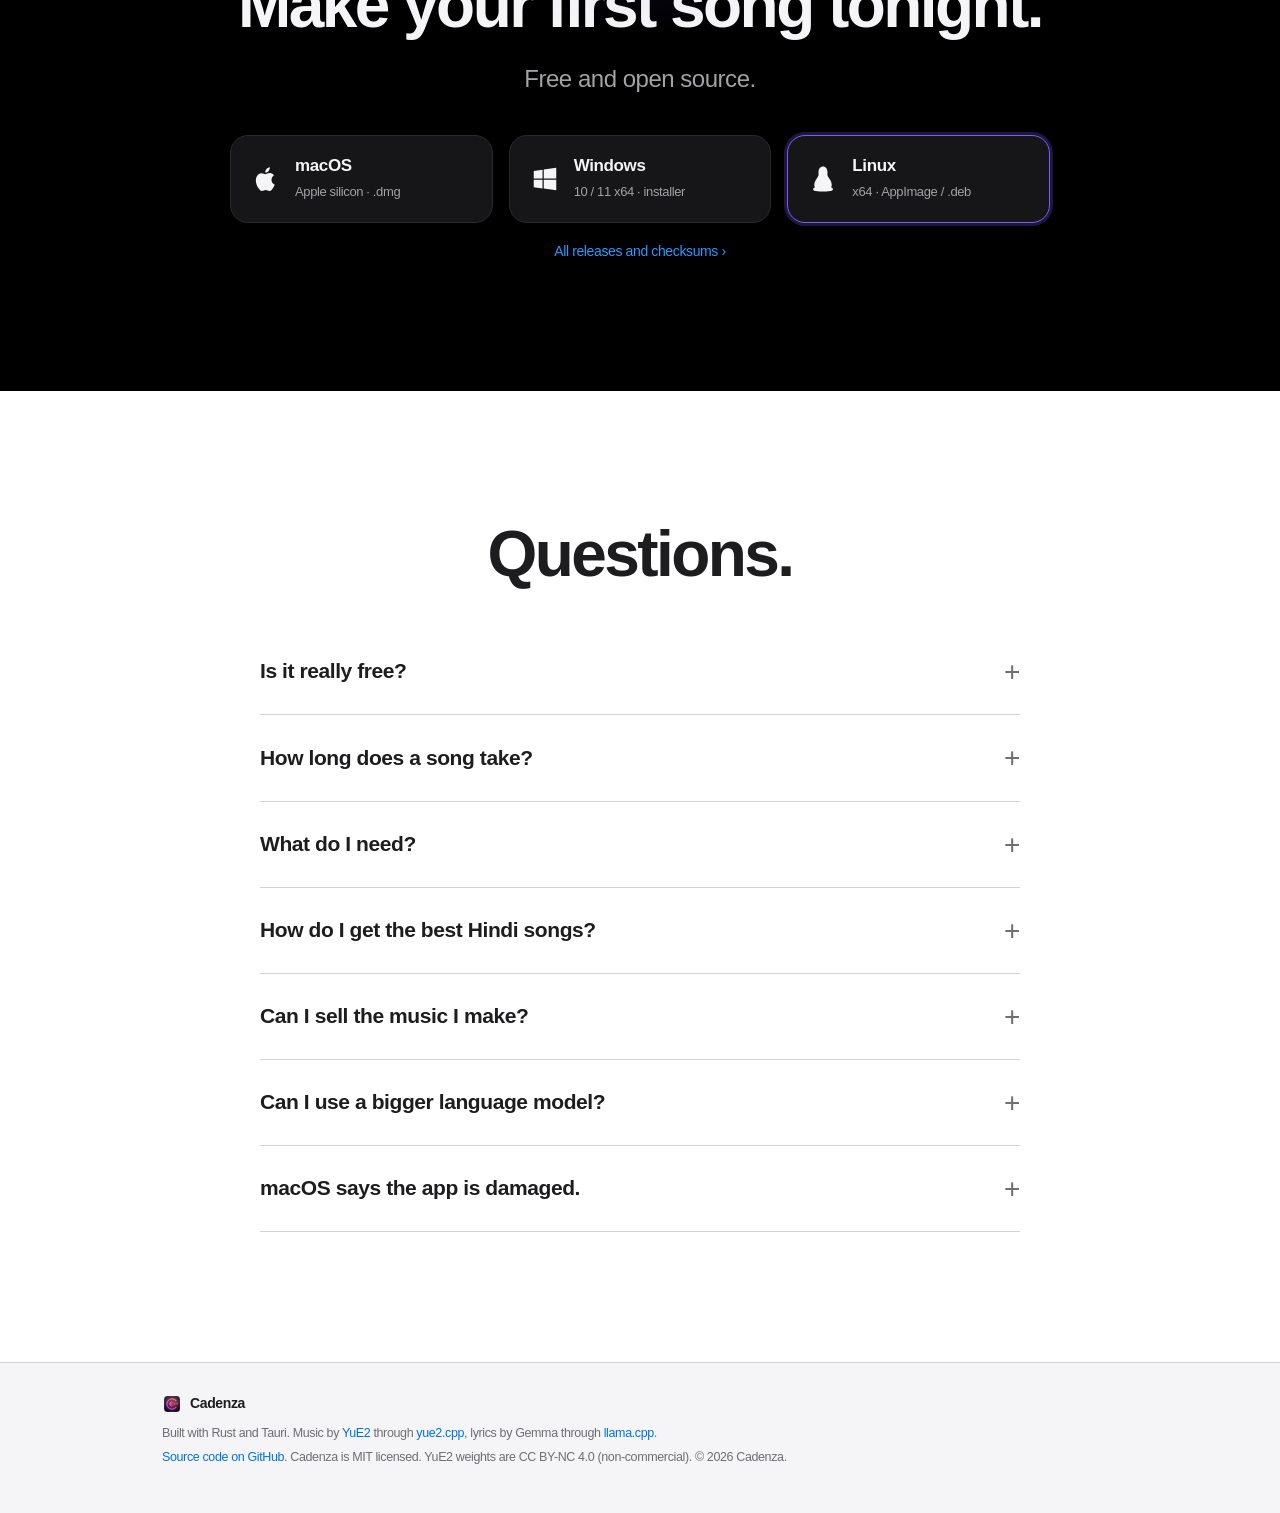
==== commit 815c39a2: "Website: link to the GitHub repository Co-Authored-By: Claude Opus 5.5 <noreply@anthropic.com>" ====
--- a/site/index.html
+++ b/site/index.html
@@ -28,6 +28,7 @@
         <a href="#models">Models</a>
         <a href="#privacy">Privacy</a>
         <a href="#faq">FAQ</a>
+        <a href="https://github.com/devops-monk/cadenza">GitHub</a>
       </nav>
       <a class="nav-cta" href="#download">Download</a>
     </div>
@@ -357,7 +358,7 @@
     <div class="footer-inner">
       <div class="footer-brand"><img src="images/icon-64.png" alt="" width="20" height="20" /> Cadenza</div>
       <p>Built with Rust and Tauri. Music by <a href="https://map-yue2.github.io/">YuE2</a> through <a href="https://github.com/ServeurpersoCom/yue2.cpp">yue2.cpp</a>, lyrics by Gemma through <a href="https://github.com/ggml-org/llama.cpp">llama.cpp</a>.</p>
-      <p class="muted">Cadenza is MIT licensed. YuE2 weights are CC BY-NC 4.0 (non-commercial). © 2026 Cadenza.</p>
+      <p class="muted"><a href="https://github.com/devops-monk/cadenza">Source code on GitHub</a>. Cadenza is MIT licensed. YuE2 weights are CC BY-NC 4.0 (non-commercial). © 2026 Cadenza.</p>
     </div>
   </footer>
 
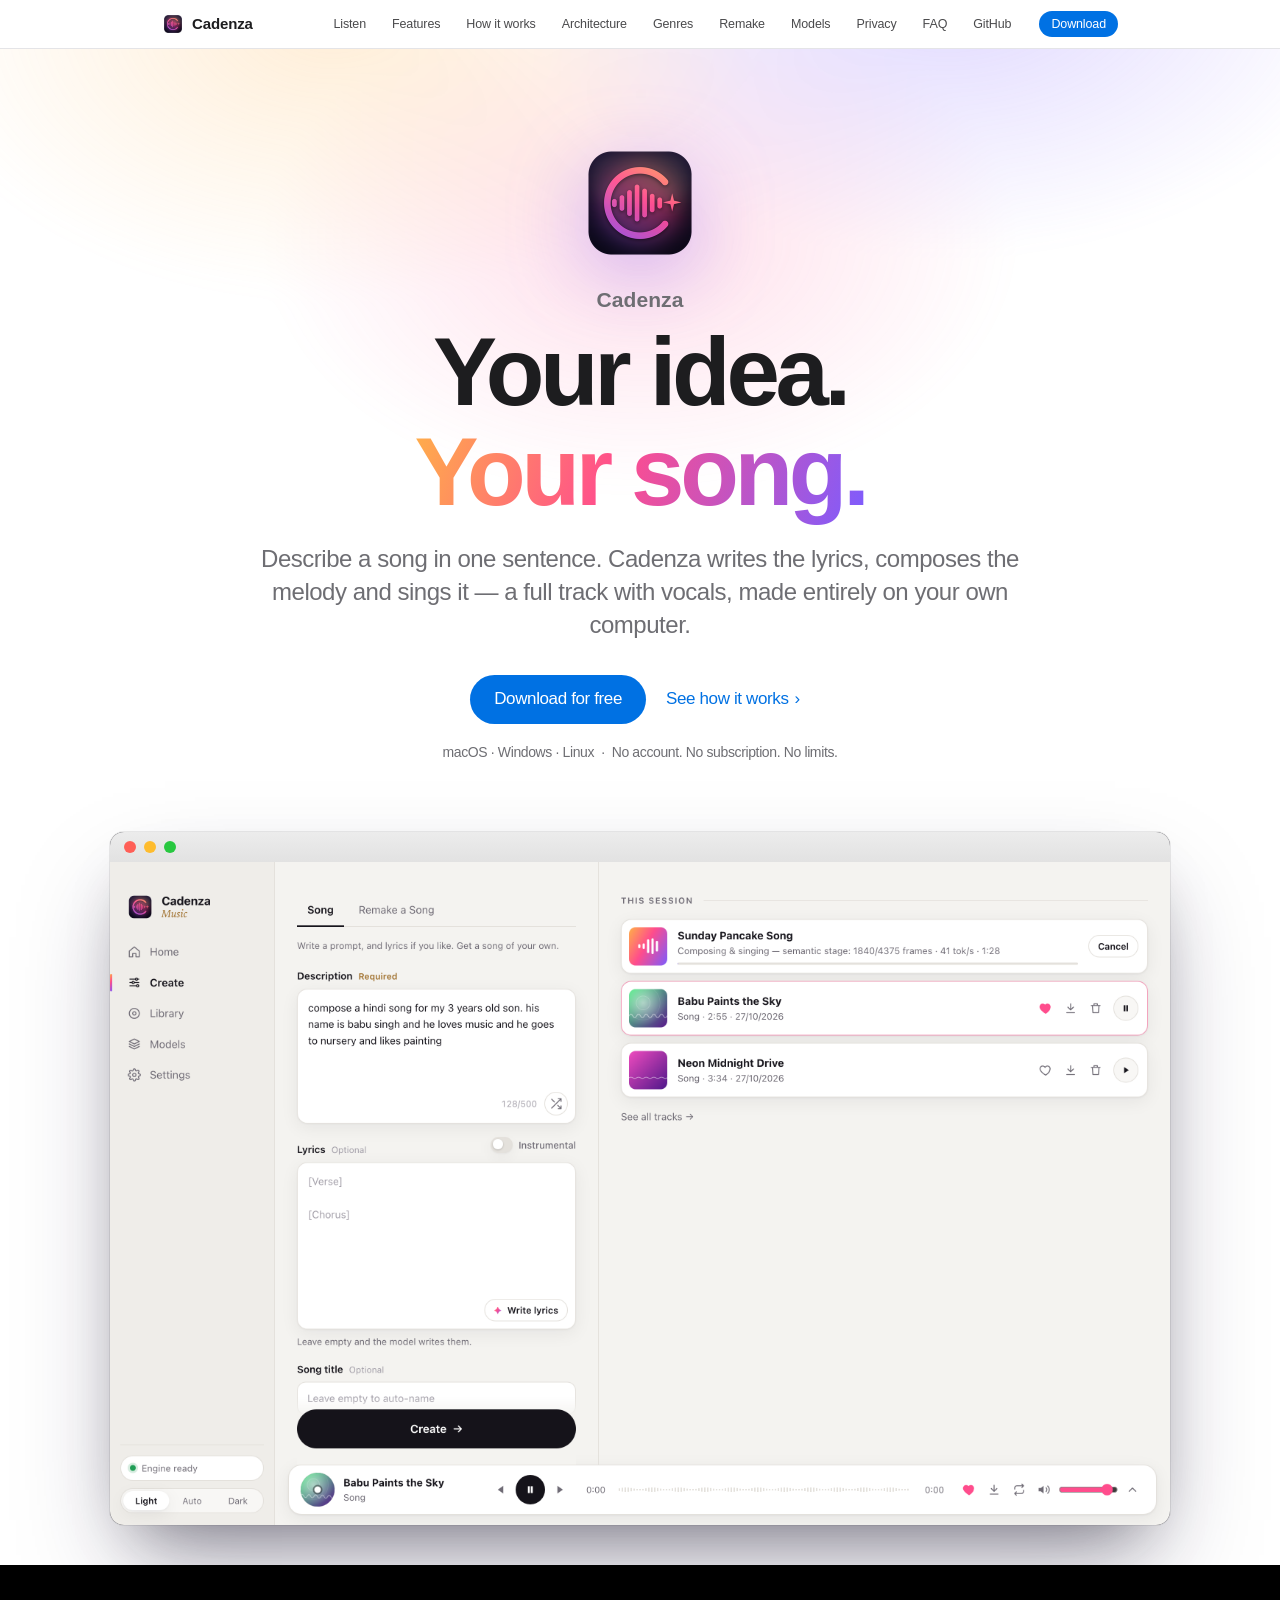
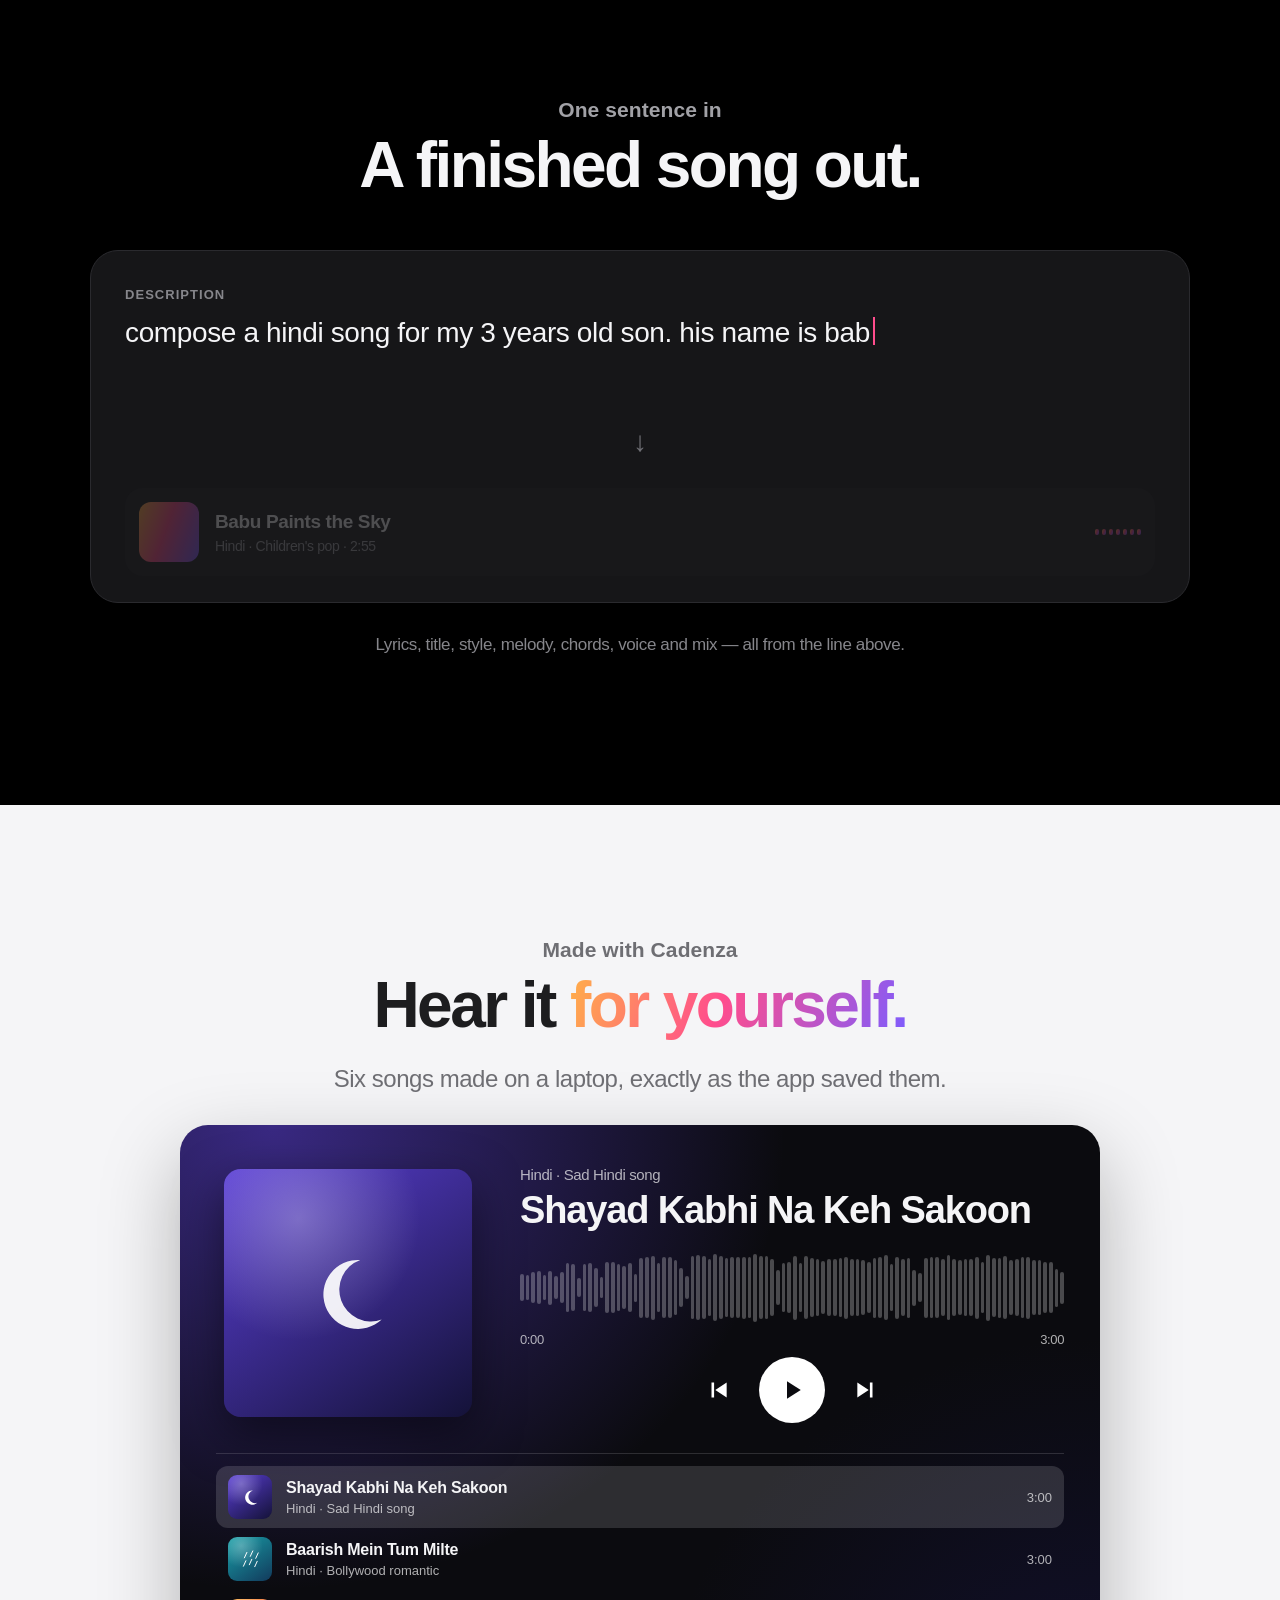
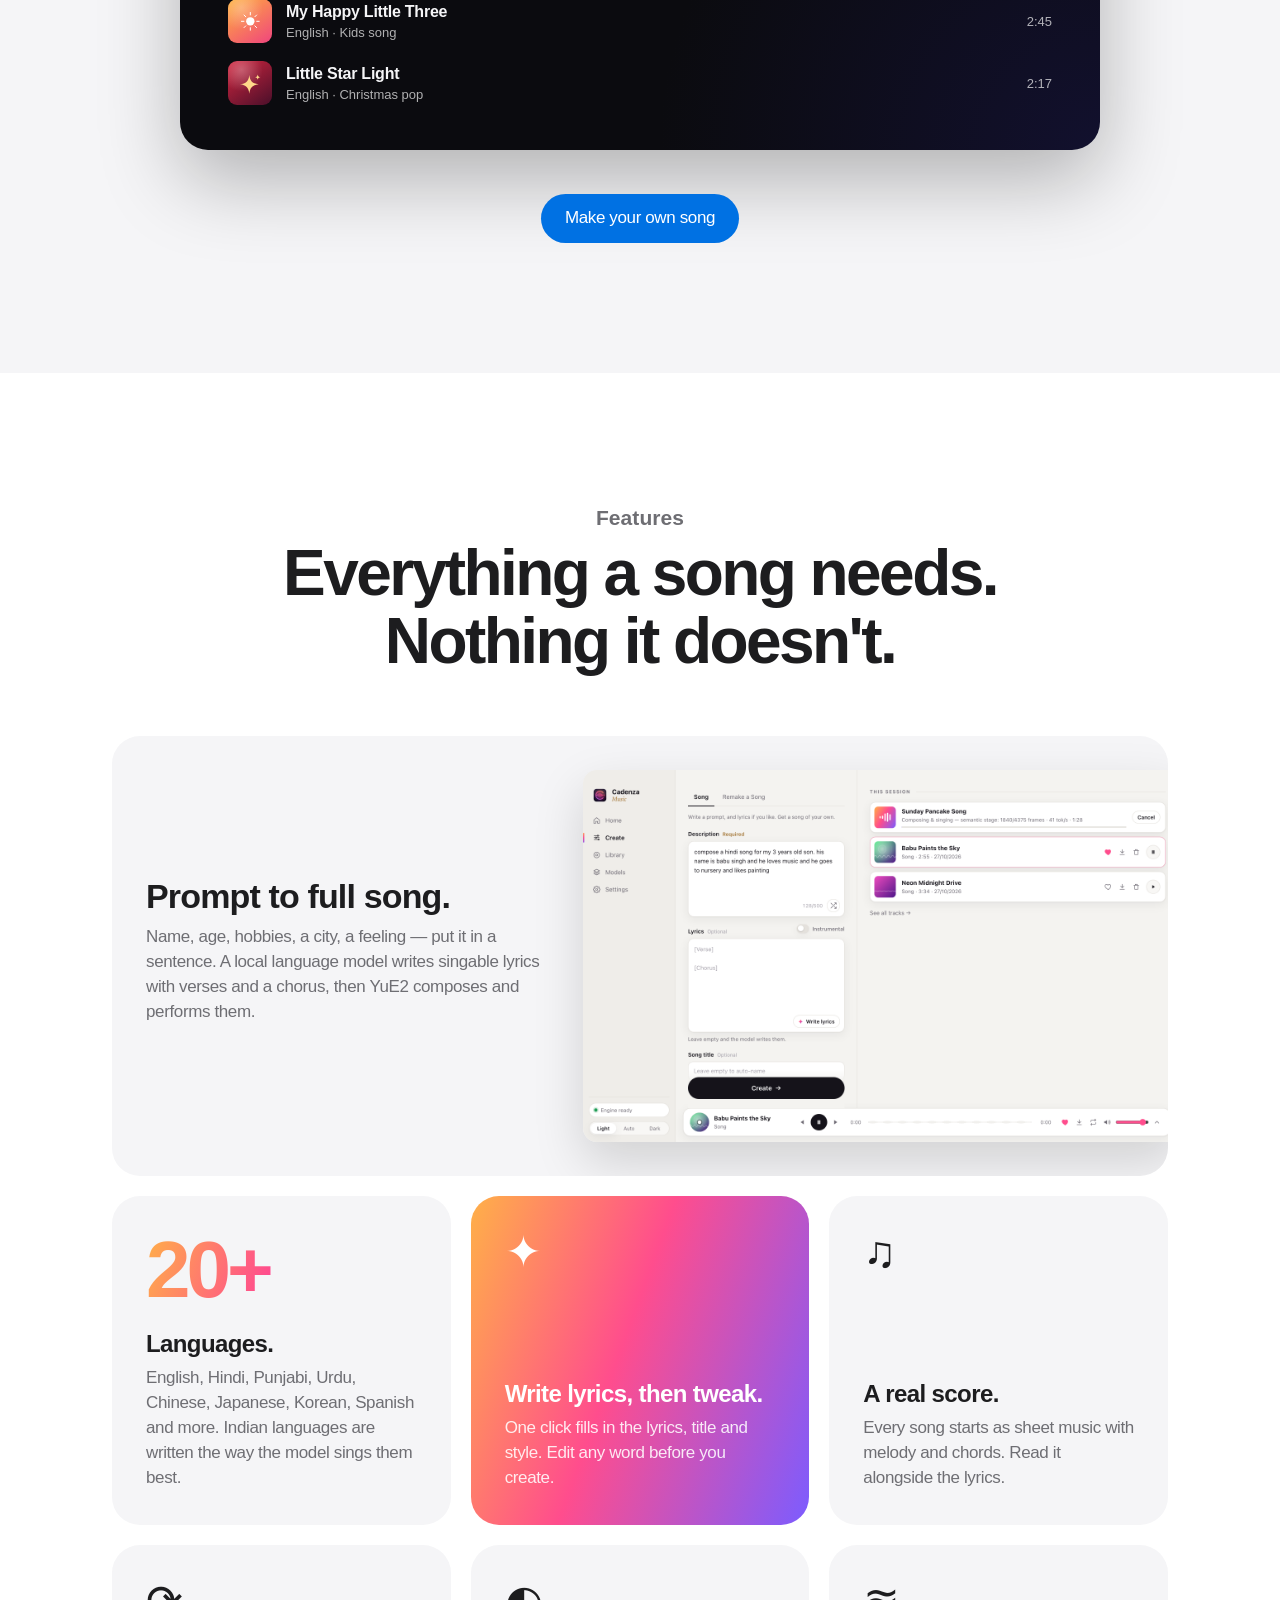
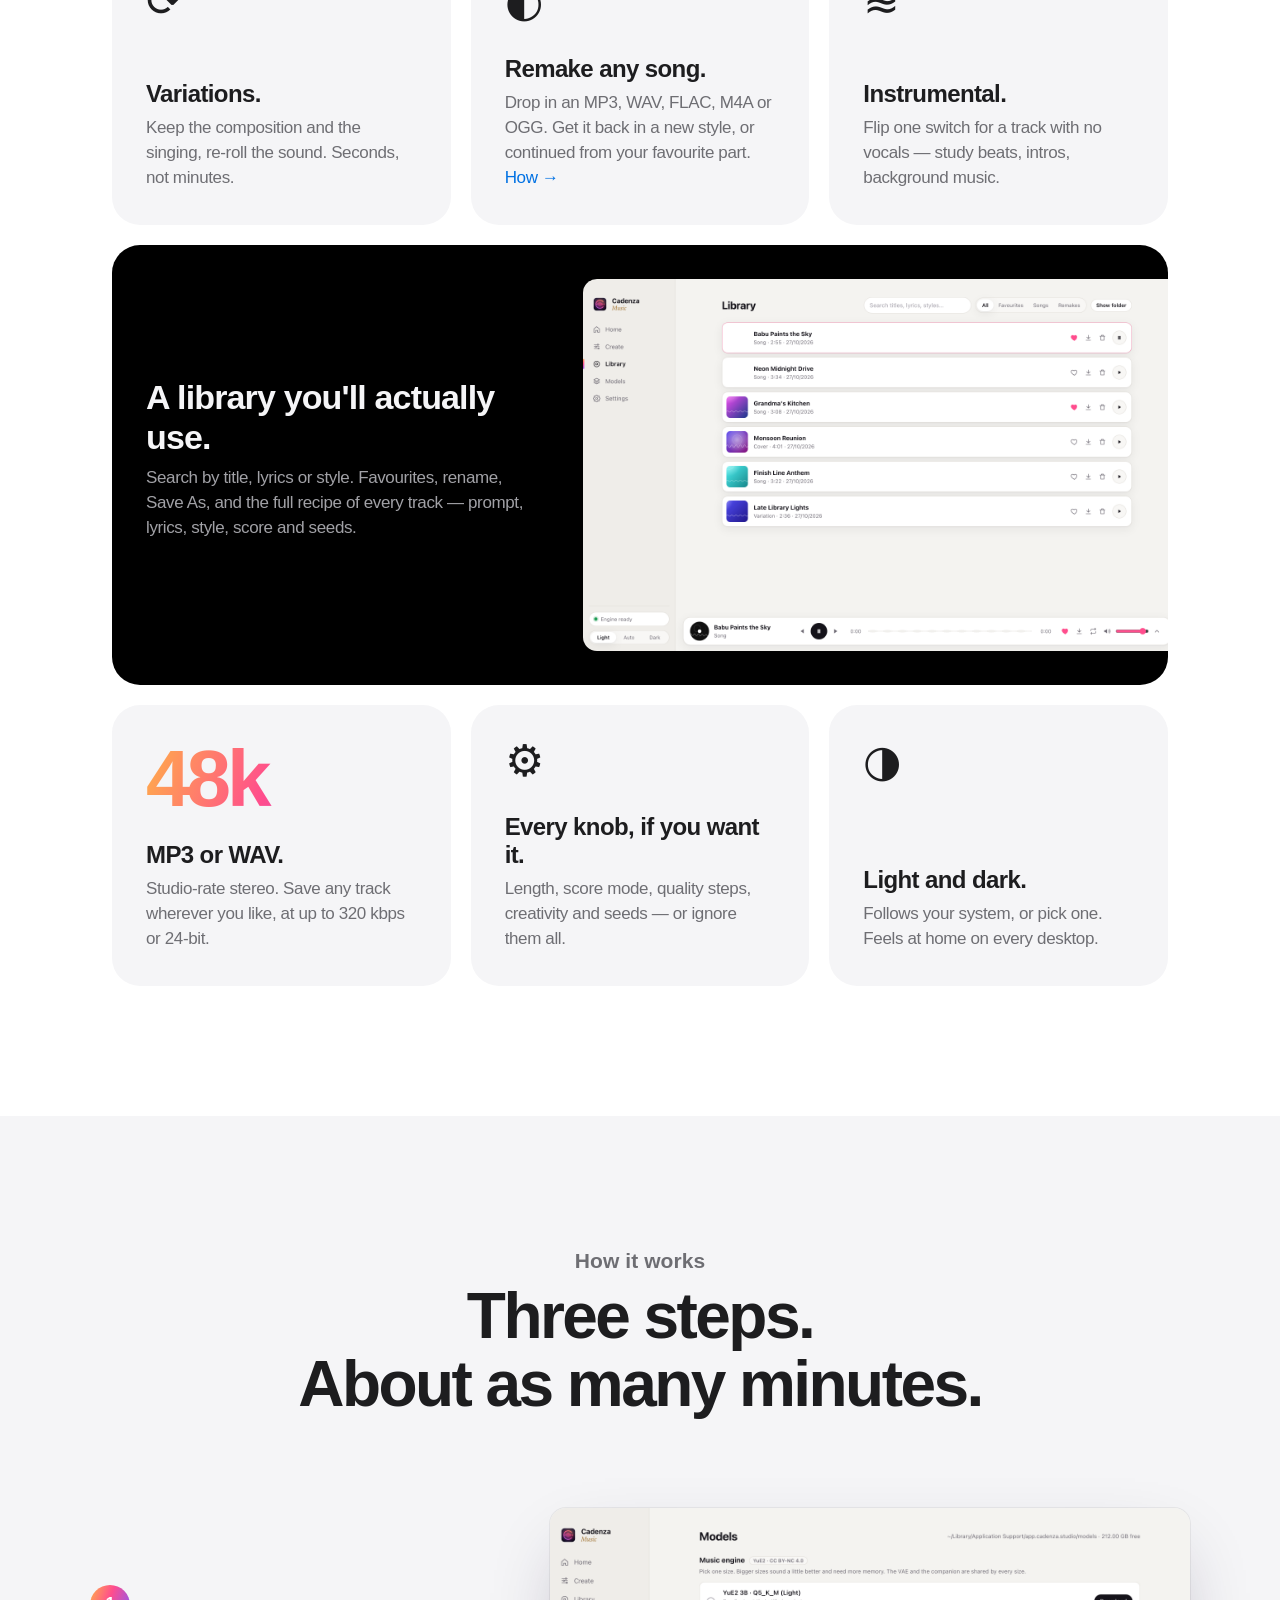
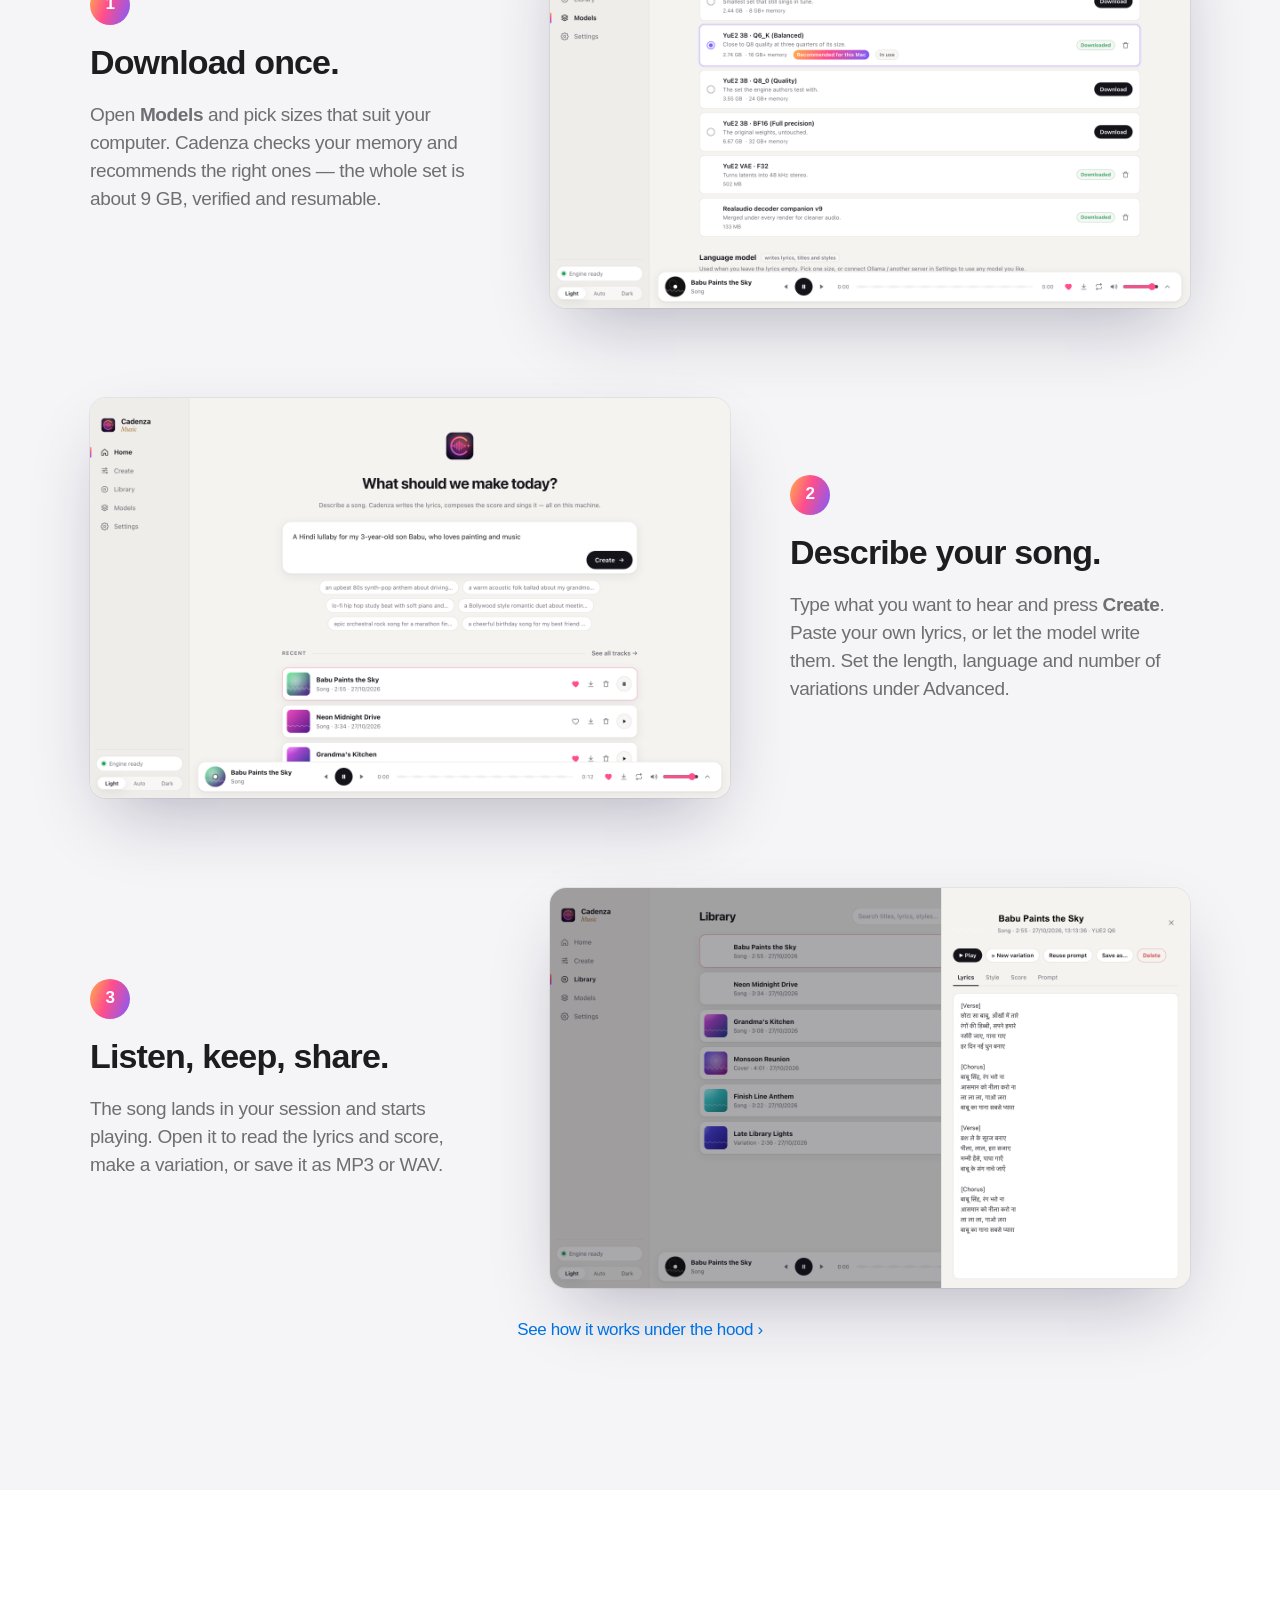
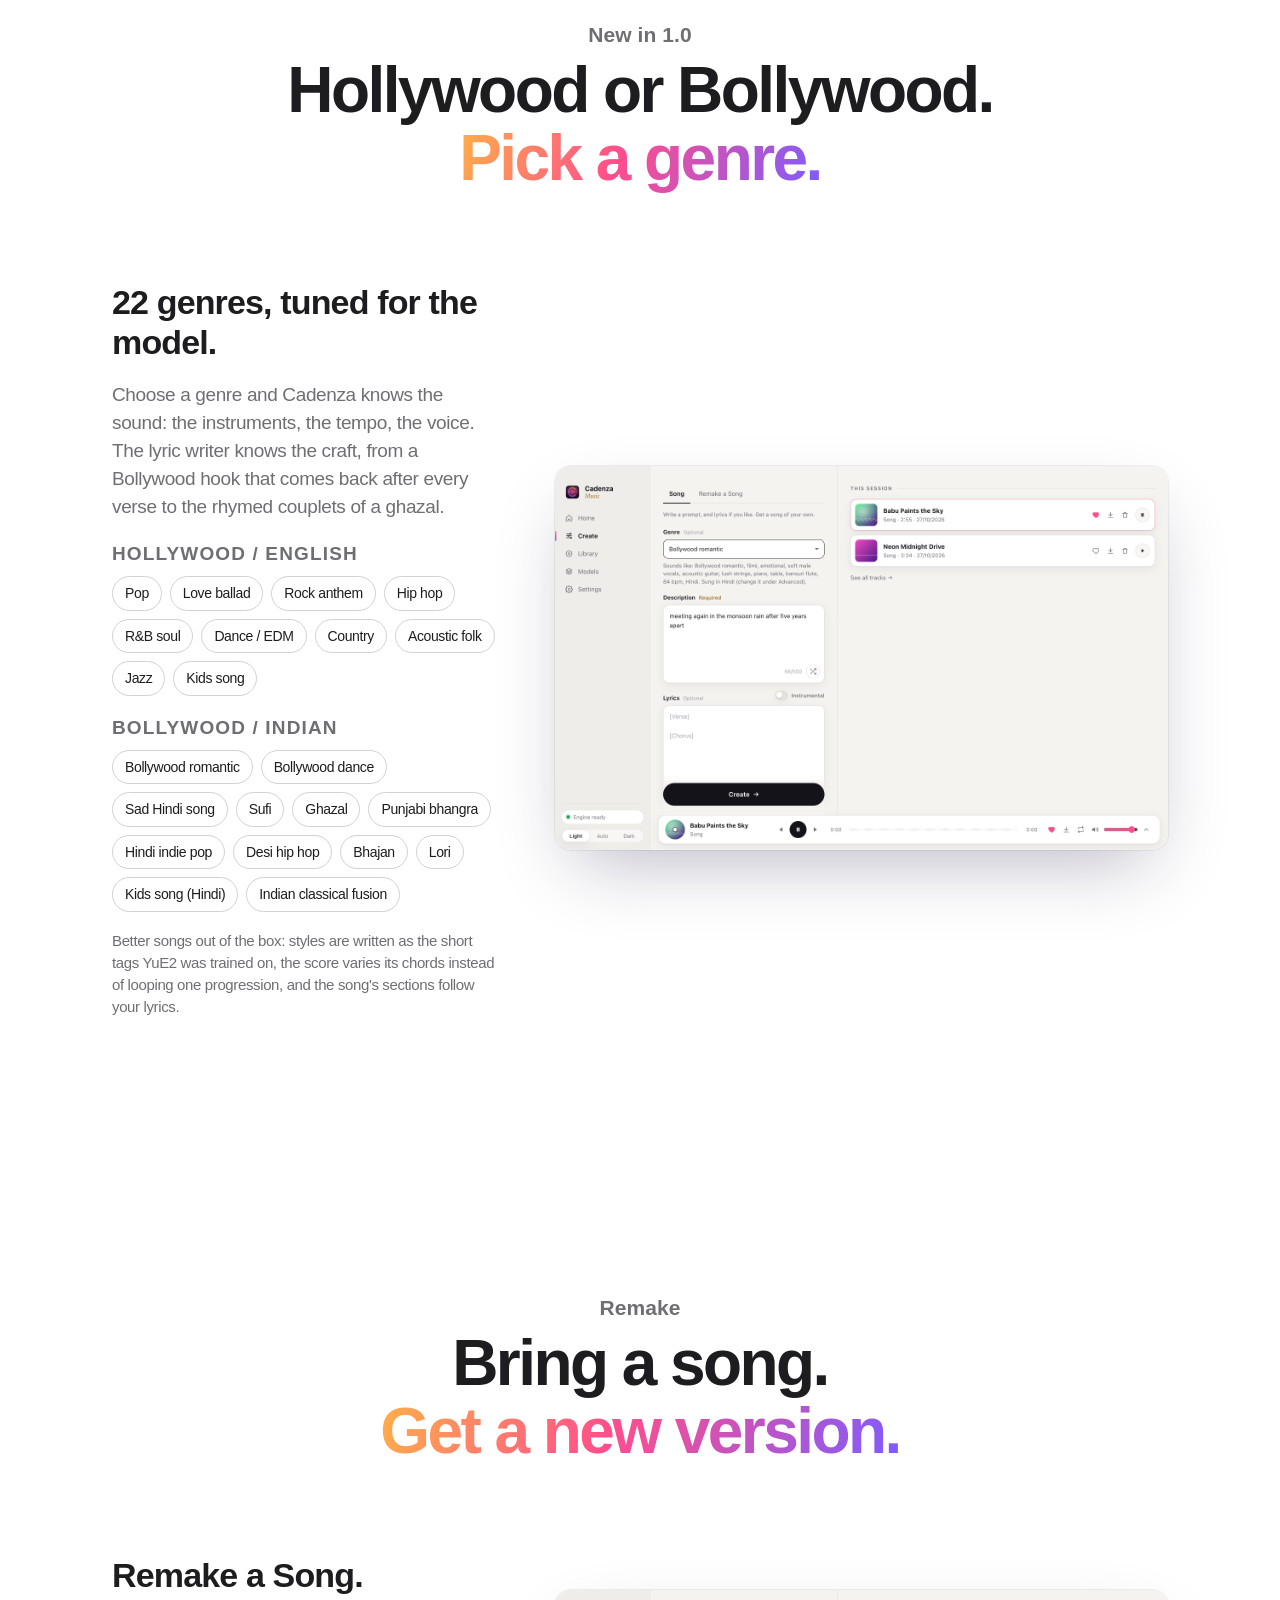
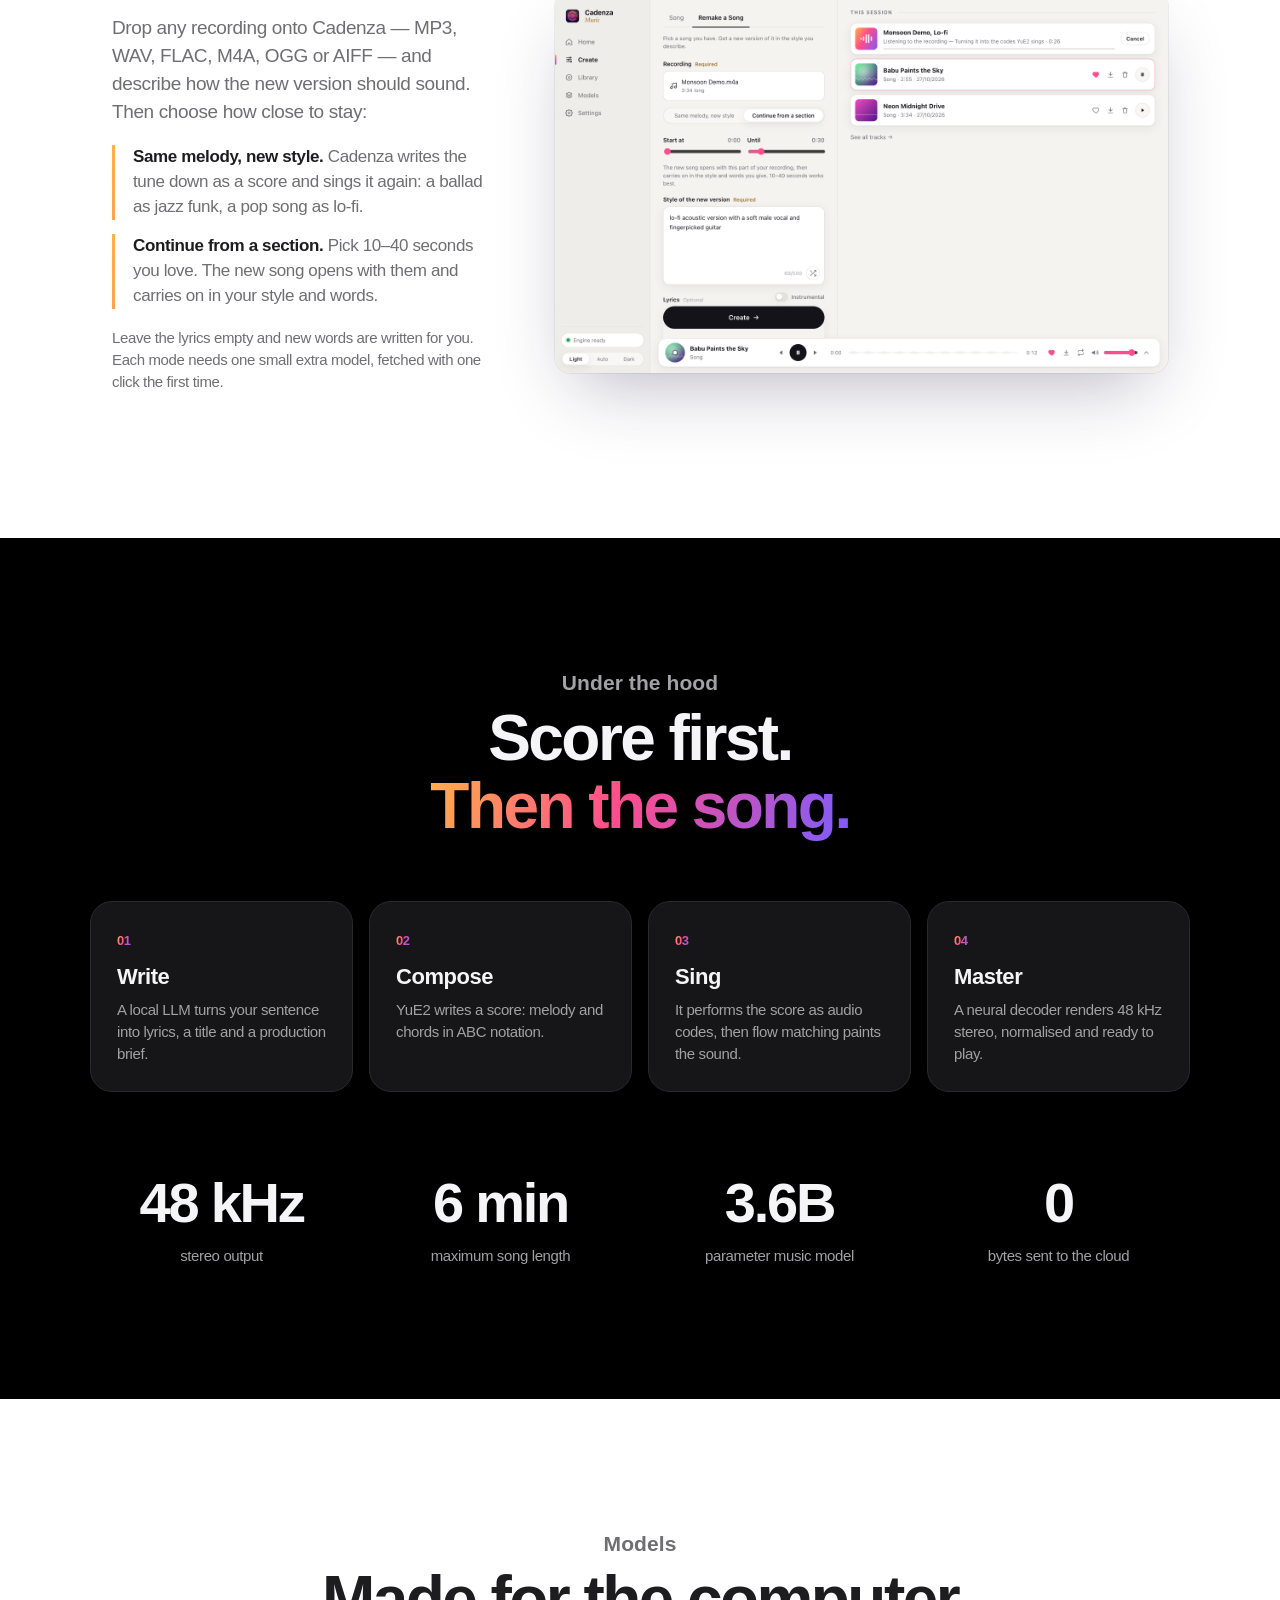
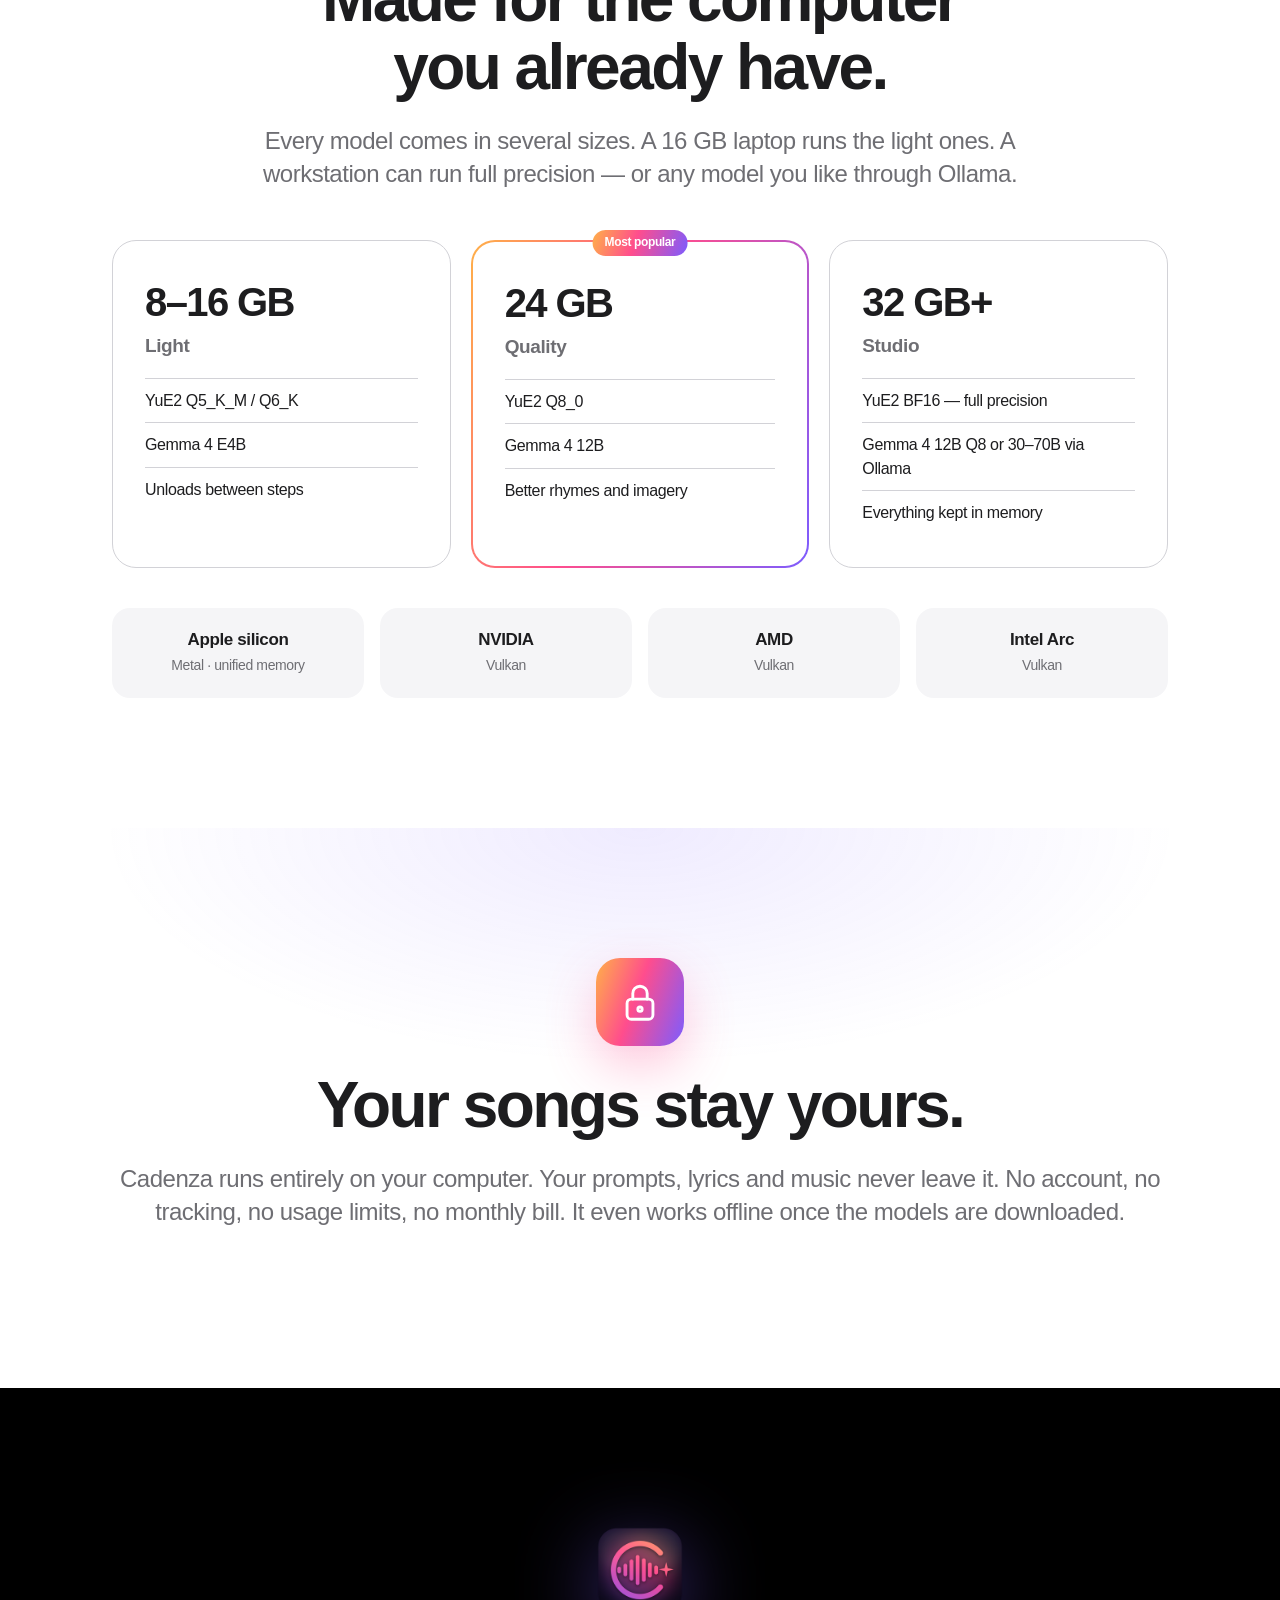
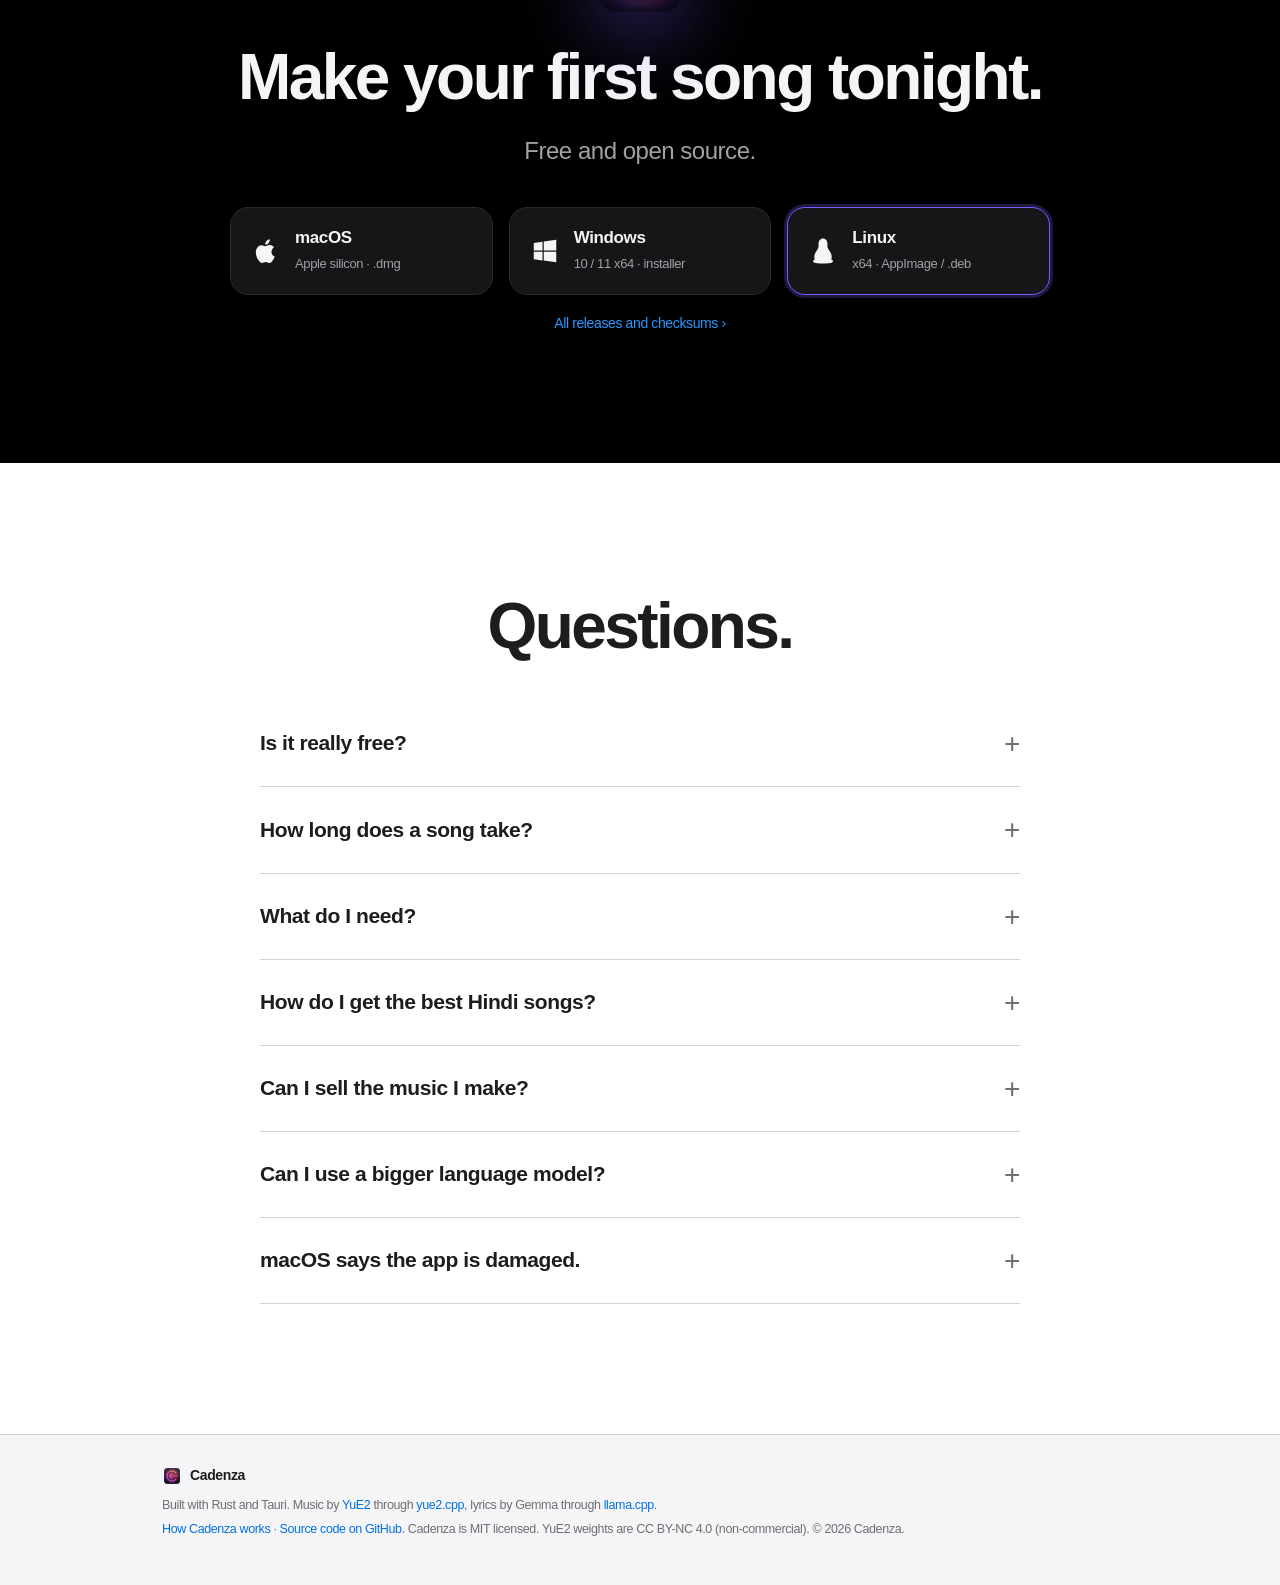
==== commit 4e8c36fd: "Website: architecture page with C4 and sequence diagrams - architecture.html explains the journey fr" ====
--- a/site/index.html
+++ b/site/index.html
@@ -23,6 +23,7 @@
         <a href="#listen">Listen</a>
         <a href="#features">Features</a>
         <a href="#how">How it works</a>
+        <a href="architecture.html">Architecture</a>
         <a href="#genres">Genres</a>
         <a href="#remake">Remake</a>
         <a href="#models">Models</a>
@@ -82,7 +83,7 @@
     <section class="section soft" id="listen">
       <p class="eyebrow center">Made with Cadenza</p>
       <h2 class="center">Hear it <span class="grad">for yourself.</span></h2>
-      <p class="lead center">Four songs made on a laptop, exactly as the app saved them.</p>
+      <p class="lead center">Six songs made on a laptop, exactly as the app saved them.</p>
       <div class="sp reveal-up" id="songPlayer">
         <div class="sp-stage">
           <div class="sp-art"></div>
@@ -210,6 +211,7 @@
         </div>
         <div class="shot"><img src="images/app-lyrics.png" alt="A track's lyrics in Hindi, with actions to play, make a variation and save" loading="lazy" /></div>
       </div>
+      <p class="caption"><a href="architecture.html">See how it works under the hood ›</a></p>
     </section>
 
     <!-- GENRES -->
@@ -358,7 +360,7 @@
     <div class="footer-inner">
       <div class="footer-brand"><img src="images/icon-64.png" alt="" width="20" height="20" /> Cadenza</div>
       <p>Built with Rust and Tauri. Music by <a href="https://map-yue2.github.io/">YuE2</a> through <a href="https://github.com/ServeurpersoCom/yue2.cpp">yue2.cpp</a>, lyrics by Gemma through <a href="https://github.com/ggml-org/llama.cpp">llama.cpp</a>.</p>
-      <p class="muted"><a href="https://github.com/devops-monk/cadenza">Source code on GitHub</a>. Cadenza is MIT licensed. YuE2 weights are CC BY-NC 4.0 (non-commercial). © 2026 Cadenza.</p>
+      <p class="muted"><a href="architecture.html">How Cadenza works</a> · <a href="https://github.com/devops-monk/cadenza">Source code on GitHub</a>. Cadenza is MIT licensed. YuE2 weights are CC BY-NC 4.0 (non-commercial). © 2026 Cadenza.</p>
     </div>
   </footer>
 
--- a/site/style.css
+++ b/site/style.css
@@ -280,3 +280,160 @@
   .sp.playing .sp-row.active .sp-eq i { animation: none; height: 10px; }
 }
 .songs-cta { display: flex; justify-content: center; margin-top: 44px; }
+
+/* ------------------------------------------------------------ architecture */
+html { scroll-padding-top: 60px; }
+.nav-links a[aria-current="page"] { color: var(--text); font-weight: 600; }
+.arch-hero { padding-bottom: 70px; }
+.arch-toc { display: flex; flex-wrap: wrap; justify-content: center; gap: 8px; }
+.arch-toc a { font-size: 14px; padding: 7px 15px; border-radius: 999px; background: var(--bg-soft); color: var(--text); border: 1px solid color-mix(in srgb, var(--line) 70%, transparent); }
+.arch-toc a:hover { text-decoration: none; border-color: var(--blue); }
+
+.flow { list-style: none; padding: 0; margin: 56px 0 0; display: flex; align-items: stretch; }
+.flow-node { flex: 1 1 0; min-width: 0; display: flex; flex-direction: column; align-items: center; text-align: center; padding: 26px 18px 20px; border-radius: 24px; background: var(--bg-soft); }
+.flow-icon { display: grid; place-items: center; width: 56px; height: 56px; margin-bottom: 14px; border-radius: 16px; background: linear-gradient(145deg, var(--c1), var(--c2)); box-shadow: 0 12px 26px -10px var(--c2); }
+.flow-icon svg { width: 28px; height: 28px; fill: none; stroke: #fff; stroke-width: 2; stroke-linecap: round; stroke-linejoin: round; }
+.flow-node strong { font-size: 19px; letter-spacing: -.02em; }
+.flow-where { margin: 2px 0 10px; font-size: 12.5px; font-weight: 500; color: var(--muted); }
+.flow-node p { margin: 0 0 14px; font-size: 14.5px; line-height: 1.45; color: var(--muted); }
+.flow-node code { padding: 1px 4px; font-size: 12px; background: var(--bg); }
+.flow-out { margin-top: auto; padding: 4px 10px; border-radius: 999px; font: 12px ui-monospace, SFMono-Regular, Menlo, monospace; color: var(--text); background: var(--bg); border: 1px solid color-mix(in srgb, var(--line) 70%, transparent); }
+.flow-edge { position: relative; flex: 0 0 34px; }
+.flow-edge::before { content: ""; position: absolute; left: 5px; right: 7px; top: 50%; height: 2px; border-radius: 2px; background: var(--grad); }
+.flow-edge::after { content: ""; position: absolute; right: 2px; top: calc(50% - 5px); border: 6px solid transparent; border-left: 8px solid #7c5cff; border-right: 0; }
+
+.sys { margin-top: 56px; }
+.sys-app { padding: 22px; border-radius: 28px; background: var(--bg); border: 1px solid color-mix(in srgb, var(--line) 70%, transparent); box-shadow: 0 30px 60px -34px rgba(30, 20, 60, .35); }
+.sys-label { margin: 2px 4px 14px; font-size: 13px; font-weight: 600; letter-spacing: .06em; text-transform: uppercase; color: var(--muted); }
+.sys-row { display: flex; gap: 16px; align-items: stretch; }
+.sys-box { flex: 1 1 0; min-width: 0; padding: 22px; border-radius: 20px; background: var(--bg-soft); }
+.sys-servers .sys-box, .sys-disk .sys-box { background: var(--bg); border: 1px solid color-mix(in srgb, var(--line) 70%, transparent); }
+.sys-box h4 { margin: 0 0 4px; font-size: 19px; }
+.sys-box p { margin: 0; font-size: 15px; line-height: 1.45; color: var(--muted); }
+.sys-box p + p { margin-top: 10px; }
+.sys-sub { font-size: 13.5px !important; font-weight: 600; color: var(--text) !important; }
+.sys-port { display: inline-block; margin: 10px 0 12px; font-size: 12.5px; }
+.sys-music { box-shadow: inset 4px 0 0 #ff4d8d; }
+.sys-words { box-shadow: inset 4px 0 0 #ffb048; }
+.sys-file { box-shadow: inset 4px 0 0 #2997ff; }
+.sys-disk .sys-net { background: transparent; border: 1.5px dashed var(--line); }
+.sys-bridge { flex: 0 0 116px; display: flex; flex-direction: column; justify-content: center; align-items: center; gap: 8px; }
+.sys-bridge span { padding: 5px 11px; border-radius: 999px; font-size: 12.5px; font-weight: 600; white-space: nowrap; color: #fff; background: var(--grad); }
+.chips { list-style: none; display: flex; flex-wrap: wrap; gap: 6px; margin: 14px 0 0; padding: 0; }
+.chips li { padding: 3px 9px; border-radius: 8px; font: 12.5px ui-monospace, SFMono-Regular, Menlo, monospace; background: var(--bg); border: 1px solid color-mix(in srgb, var(--line) 70%, transparent); }
+.sys-links { display: flex; justify-content: space-around; }
+.sys-link { display: flex; flex-direction: column; align-items: center; padding: 8px 0; font: 600 12px ui-monospace, SFMono-Regular, Menlo, monospace; color: var(--muted); }
+.sys-link::before, .sys-link::after { content: ""; width: 2px; height: 16px; border-radius: 2px; background: var(--grad); }
+.sys-link::before { margin-bottom: 6px; }
+.sys-link::after { margin-top: 6px; }
+
+.stages { position: relative; max-width: 760px; margin: 56px auto 0; padding: 0; list-style: none; }
+.stages::before { content: ""; position: absolute; left: 21px; top: 30px; bottom: 30px; width: 2px; background: var(--grad); opacity: .45; }
+.stages li { position: relative; display: grid; grid-template-columns: 44px minmax(0, 1fr); gap: 20px; padding: 16px 0; }
+.stage-num { position: relative; display: grid; place-items: center; width: 44px; height: 44px; border-radius: 50%; color: #fff; font-weight: 700; background: var(--grad); }
+.stage-optional .stage-num { color: var(--muted); background: var(--bg); border: 2px dashed var(--line); }
+.stages h3 { margin: 7px 0 6px; font-size: 24px; }
+.stages h3 small { margin-left: 6px; padding: 2px 9px; border-radius: 999px; font-size: 13px; font-weight: 500; letter-spacing: 0; color: var(--muted); background: var(--bg-soft); vertical-align: middle; }
+.stages p { margin: 0; font-size: 17px; color: var(--muted); }
+
+.gpu-lane { margin-top: 56px; padding: 26px; border-radius: 28px; background: #111114; border: 1px solid #26262b; }
+.gpu-head { display: flex; justify-content: space-between; margin-bottom: 14px; font-size: 12.5px; font-weight: 600; letter-spacing: .06em; text-transform: uppercase; color: #86868b; }
+.gpu-track { display: grid; grid-template-columns: 1.35fr 1fr .7fr; gap: 8px; }
+.gpu-part { display: flex; flex-direction: column; justify-content: flex-end; min-height: 104px; padding: 16px 18px; border-radius: 14px; color: #fff; }
+.gpu-part strong, .gpu-cache strong { font-size: 17px; }
+.gpu-part span { margin-top: 2px; font-size: 13.5px; line-height: 1.35; color: rgba(255, 255, 255, .82); }
+.gpu-ar { background: linear-gradient(135deg, #ff4d8d, #c2255c); }
+.gpu-nar { background: linear-gradient(135deg, #a259ff, #6a4cff); }
+.gpu-vae { background: linear-gradient(135deg, #2997ff, #0060c7); }
+.gpu-track-cache { margin-top: 8px; }
+.gpu-cache { grid-column: 1 / 3; padding: 12px 18px; border-radius: 14px; color: #f5f5f7; background: rgba(255, 255, 255, .04); border: 1.5px dashed rgba(255, 255, 255, .35); }
+.gpu-cache span { display: block; font-size: 13.5px; color: #a1a1a6; }
+.facts { display: grid; grid-template-columns: repeat(4, 1fr); gap: 16px; margin-top: 20px; }
+.facts div { padding: 22px; border-radius: 20px; text-align: center; background: #111114; border: 1px solid #26262b; }
+.facts b { display: block; font-size: clamp(30px, 4vw, 44px); letter-spacing: -.04em; background: var(--grad); -webkit-background-clip: text; background-clip: text; color: transparent; }
+.facts span { font-size: 14px; color: #a1a1a6; }
+
+.lanes { display: grid; grid-template-columns: repeat(3, 1fr); gap: 20px; margin-top: 56px; }
+.lane { padding: 26px; border-radius: 24px; background: var(--bg-soft); }
+.lane h3 { margin-bottom: 18px; font-size: 21px; }
+.lane-steps { display: flex; flex-direction: column; margin: 0; padding: 0; list-style: none; }
+.lane-steps li { position: relative; padding: 11px 14px; border-radius: 12px; font-size: 15px; text-align: center; background: var(--bg); }
+.lane-steps li + li { margin-top: 26px; }
+.lane-steps li + li::before { content: ""; position: absolute; left: calc(50% - 1px); top: -21px; width: 2px; height: 16px; border-radius: 2px; background: var(--grad); }
+.lane-steps .lane-key { font-weight: 600; color: #fff; background: var(--grad); }
+
+.disk { max-width: 780px; margin: 56px auto 0; padding: 6px 24px; border-radius: 24px; background: var(--bg); border: 1px solid color-mix(in srgb, var(--line) 70%, transparent); }
+.disk-row { display: grid; grid-template-columns: 10px minmax(0, 1fr) minmax(0, 1.25fr) 76px; gap: 14px; align-items: center; padding: 16px 0; border-bottom: 1px solid color-mix(in srgb, var(--line) 60%, transparent); }
+.disk-row:last-child { border-bottom: 0; }
+.disk-dot { width: 10px; height: 10px; border-radius: 50%; background: var(--c); }
+.disk-row span { font-size: 15px; color: var(--muted); }
+.disk-row b { text-align: right; font-variant-numeric: tabular-nums; }
+.disk-opt strong, .disk-opt b { color: var(--muted); }
+.stack { display: flex; flex-wrap: wrap; justify-content: center; gap: 8px; margin: 40px auto 0; padding: 0; list-style: none; }
+.stack li { padding: 7px 16px; border-radius: 999px; font-size: 14px; font-weight: 500; background: var(--bg); border: 1px solid color-mix(in srgb, var(--line) 70%, transparent); }
+.arch-cta h2 { font-size: clamp(32px, 5vw, 56px); }
+.arch-cta .btn-link { color: #2997ff; }
+
+@media (max-width: 900px) {
+  .flow { flex-direction: column; max-width: 460px; margin-left: auto; margin-right: auto; }
+  .flow-edge { flex-basis: 30px; }
+  .flow-edge::before { left: calc(50% - 1px); right: auto; top: 4px; bottom: 9px; width: 2px; height: auto; }
+  .flow-edge::after { left: calc(50% - 6px); right: auto; top: auto; bottom: 2px; border: 6px solid transparent; border-top: 8px solid #7c5cff; border-bottom: 0; }
+  .sys-row { flex-direction: column; }
+  .sys-bridge { flex-basis: auto; flex-direction: row; }
+  .sys-links .sys-link + .sys-link { display: none; }
+  .gpu-track { grid-template-columns: minmax(0, 1fr); }
+  .gpu-part { min-height: 0; }
+  .gpu-cache { grid-column: auto; }
+  .facts { grid-template-columns: 1fr 1fr; }
+  .lanes { grid-template-columns: minmax(0, 1fr); max-width: 460px; margin-left: auto; margin-right: auto; }
+}
+@media (max-width: 600px) {
+  .sys-app, .gpu-lane { padding: 14px; border-radius: 22px; }
+  .disk { padding: 4px 16px; }
+  .disk-row { grid-template-columns: 10px minmax(0, 1fr) auto; row-gap: 2px; }
+  .disk-row .disk-dot { grid-column: 1; grid-row: 1 / 3; }
+  .disk-row strong { grid-column: 2; grid-row: 1; }
+  .disk-row span { grid-column: 2; grid-row: 2; }
+  .disk-row b { grid-column: 3; grid-row: 1 / 3; }
+  .stages li { gap: 14px; }
+}
+
+/* ---------------------------------------------------------- C4 + sequence */
+.c4-legend { display: flex; flex-wrap: wrap; justify-content: center; gap: 8px 18px; margin: 34px auto 0; font-size: 13.5px; color: var(--muted); }
+.c4-legend span { display: inline-flex; align-items: center; gap: 7px; }
+.c4-legend i { width: 16px; height: 12px; border-radius: 4px; }
+.lg-person { background: #0b3b78; } .lg-system { background: #0a66d6; } .lg-container { background: #2f86ee; } .lg-component { background: #a8cefc; }
+.lg-store { background: #5e5ce6; } .lg-ext { background: #8e8e93; }
+.c4-legend .lg-line, .c4-legend .lg-ret { width: 22px; height: 0; border-radius: 0; border-top: 2px solid var(--muted); }
+.c4-legend .lg-ret { border-top-style: dashed; }
+.diagram-head { max-width: 1100px; margin: 60px auto 14px; }
+.diagram-head h3 { margin: 0 0 2px; font-size: 24px; }
+.diagram-head p { margin: 0; color: var(--muted); }
+.diagram { overflow-x: auto; padding: 22px; border-radius: 24px; background: var(--bg); border: 1px solid color-mix(in srgb, var(--line) 70%, transparent); }
+.diagram svg { display: block; width: 100%; min-width: 880px; height: auto; font-family: var(--font); }
+.diagram-hint { display: none; margin-top: 12px; text-align: center; font-size: 14px; color: var(--muted); }
+.d-person { fill: #0b3b78; } .d-system { fill: #0a66d6; } .d-container { fill: #2f86ee; } .d-component { fill: #a8cefc; }
+.d-store { fill: #5e5ce6; } .d-ext { fill: #8e8e93; }
+.d-title { font-size: 15px; font-weight: 700; letter-spacing: -.01em; }
+.d-tech { font-size: 11.5px; }
+.d-desc { font-size: 12.5px; }
+.d-on-person, .d-on-system, .d-on-container, .d-on-store, .d-on-ext { fill: #fff; }
+.d-on-component { fill: #0b2545; }
+.d-tech.d-on-person, .d-tech.d-on-system, .d-tech.d-on-container, .d-tech.d-on-store, .d-tech.d-on-ext { fill: rgba(255, 255, 255, .78); }
+.d-tech.d-on-component { fill: rgba(11, 37, 69, .72); }
+.d-boundary { fill: none; stroke: var(--muted); stroke-width: 1.4; stroke-dasharray: 7 5; }
+.d-blabel { font-size: 13px; font-weight: 600; fill: var(--muted); }
+.d-line { fill: none; stroke: var(--muted); stroke-width: 1.6; stroke-linejoin: round; }
+.d-ret { stroke-dasharray: 6 4; }
+.d-head { fill: var(--muted); }
+.d-label { font-size: 12.5px; font-weight: 500; fill: var(--text); paint-order: stroke; stroke: var(--bg); stroke-width: 5px; stroke-linejoin: round; }
+.d-muted { fill: var(--muted); }
+.d-life { stroke: var(--line); stroke-width: 1.4; stroke-dasharray: 4 5; }
+.d-frame { fill: color-mix(in srgb, var(--bg-soft) 55%, transparent); stroke: var(--muted); stroke-width: 1.2; }
+.d-tag { fill: var(--muted); }
+.d-tagtext { font-size: 12px; font-weight: 700; fill: var(--bg); }
+@media (max-width: 900px) {
+  .diagram { padding: 14px; border-radius: 18px; }
+  .diagram-hint { display: block; }
+}
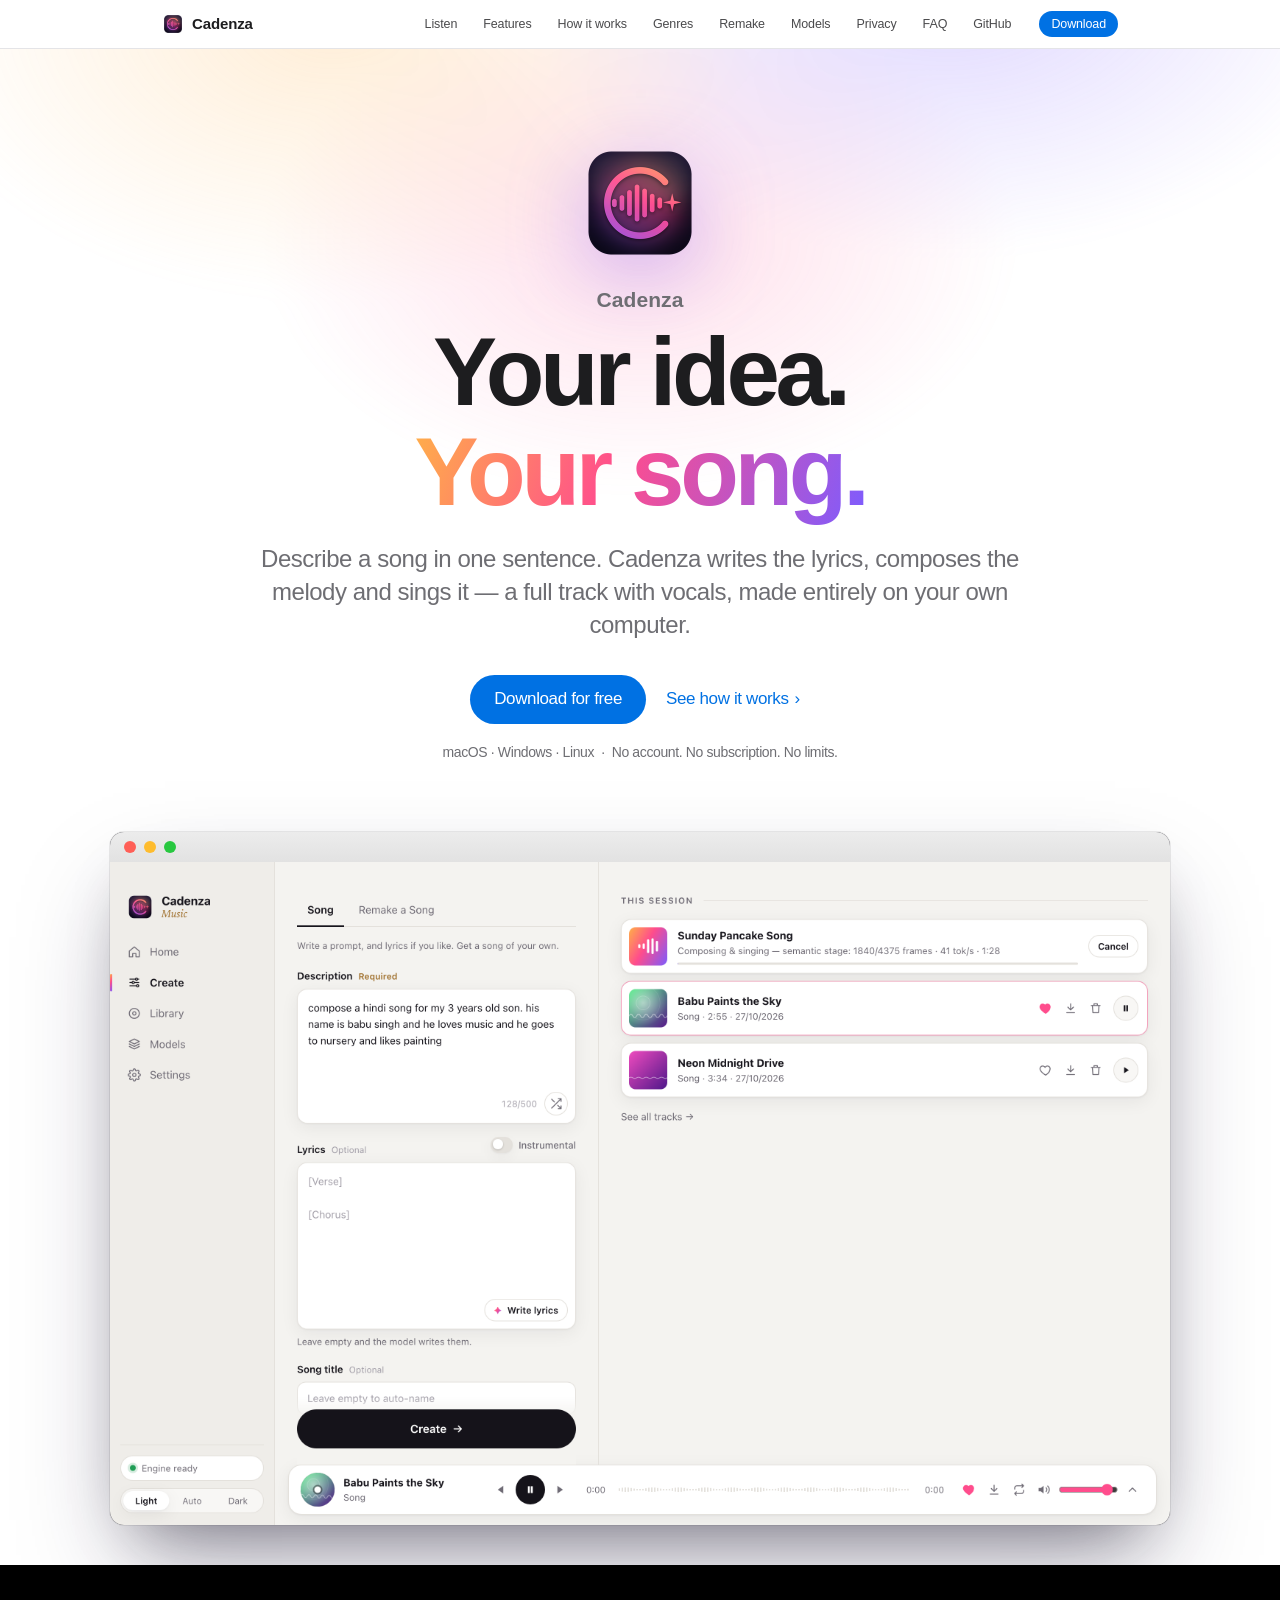
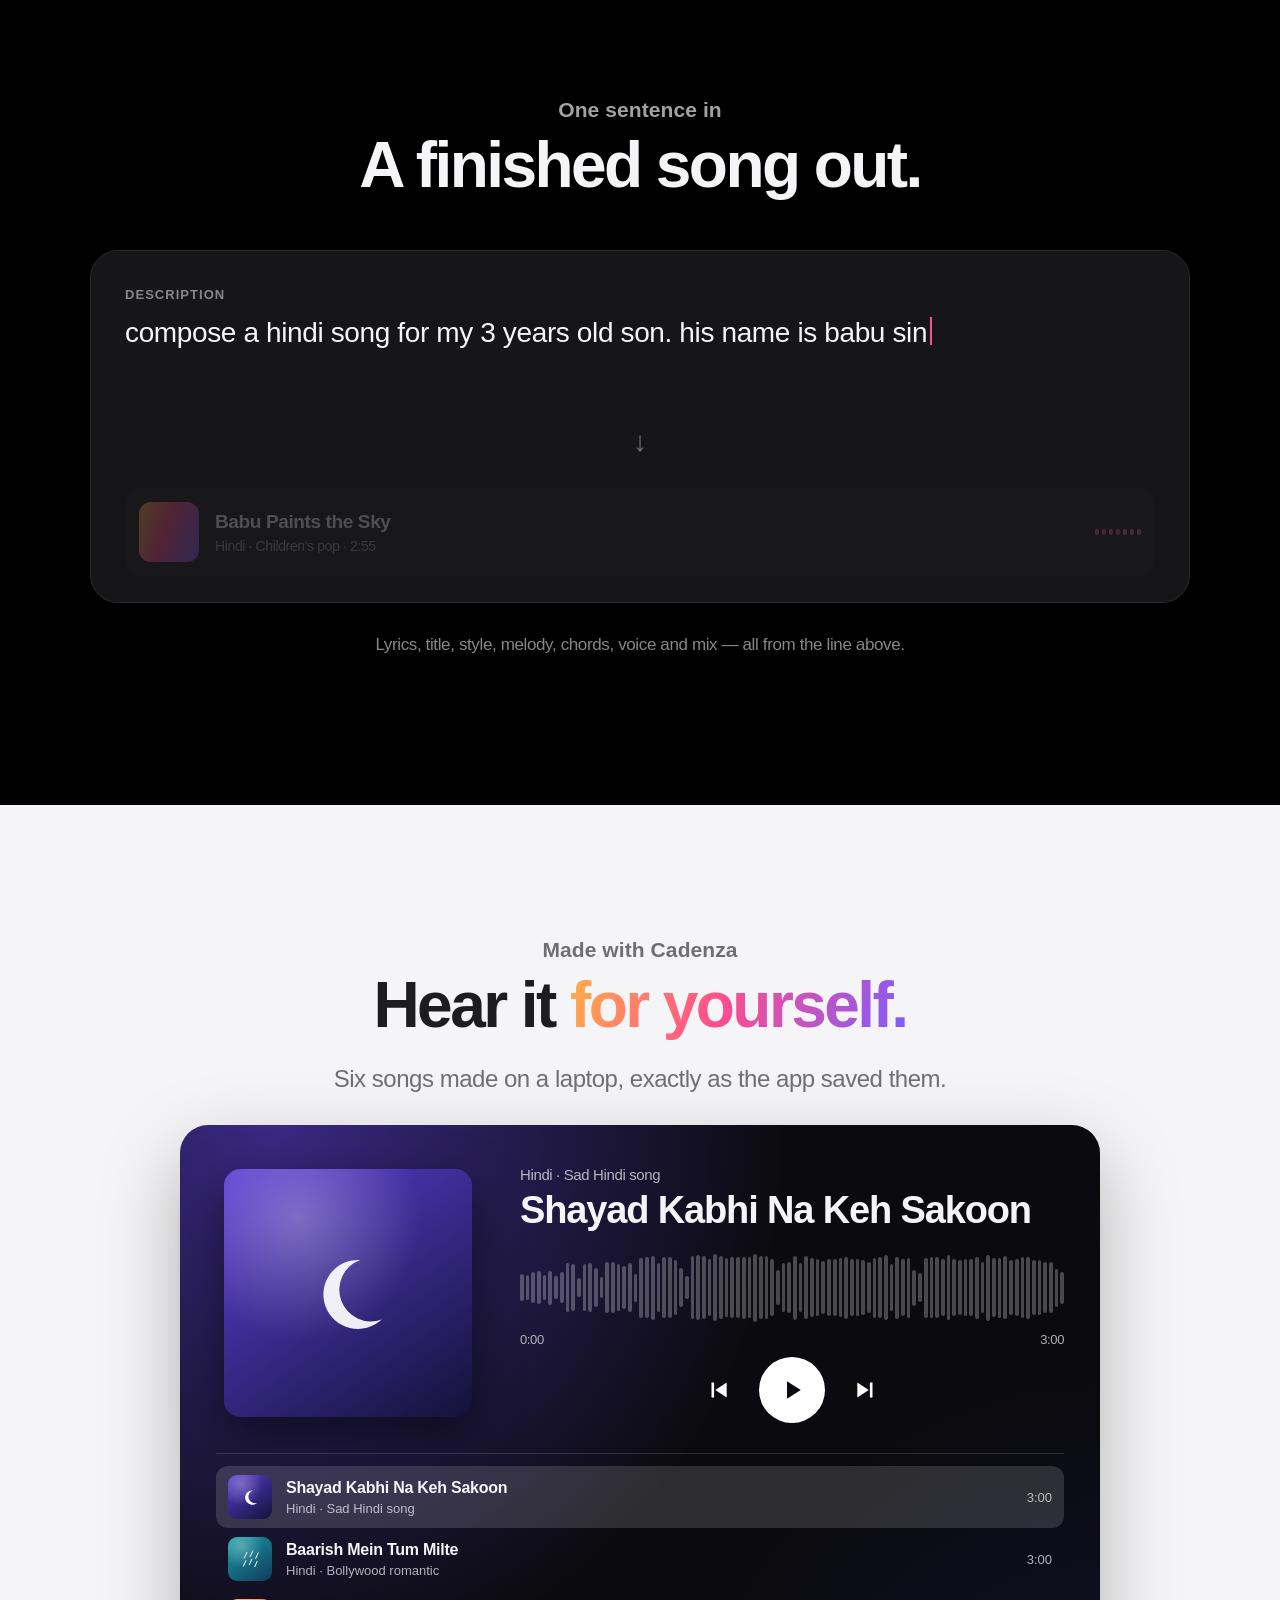
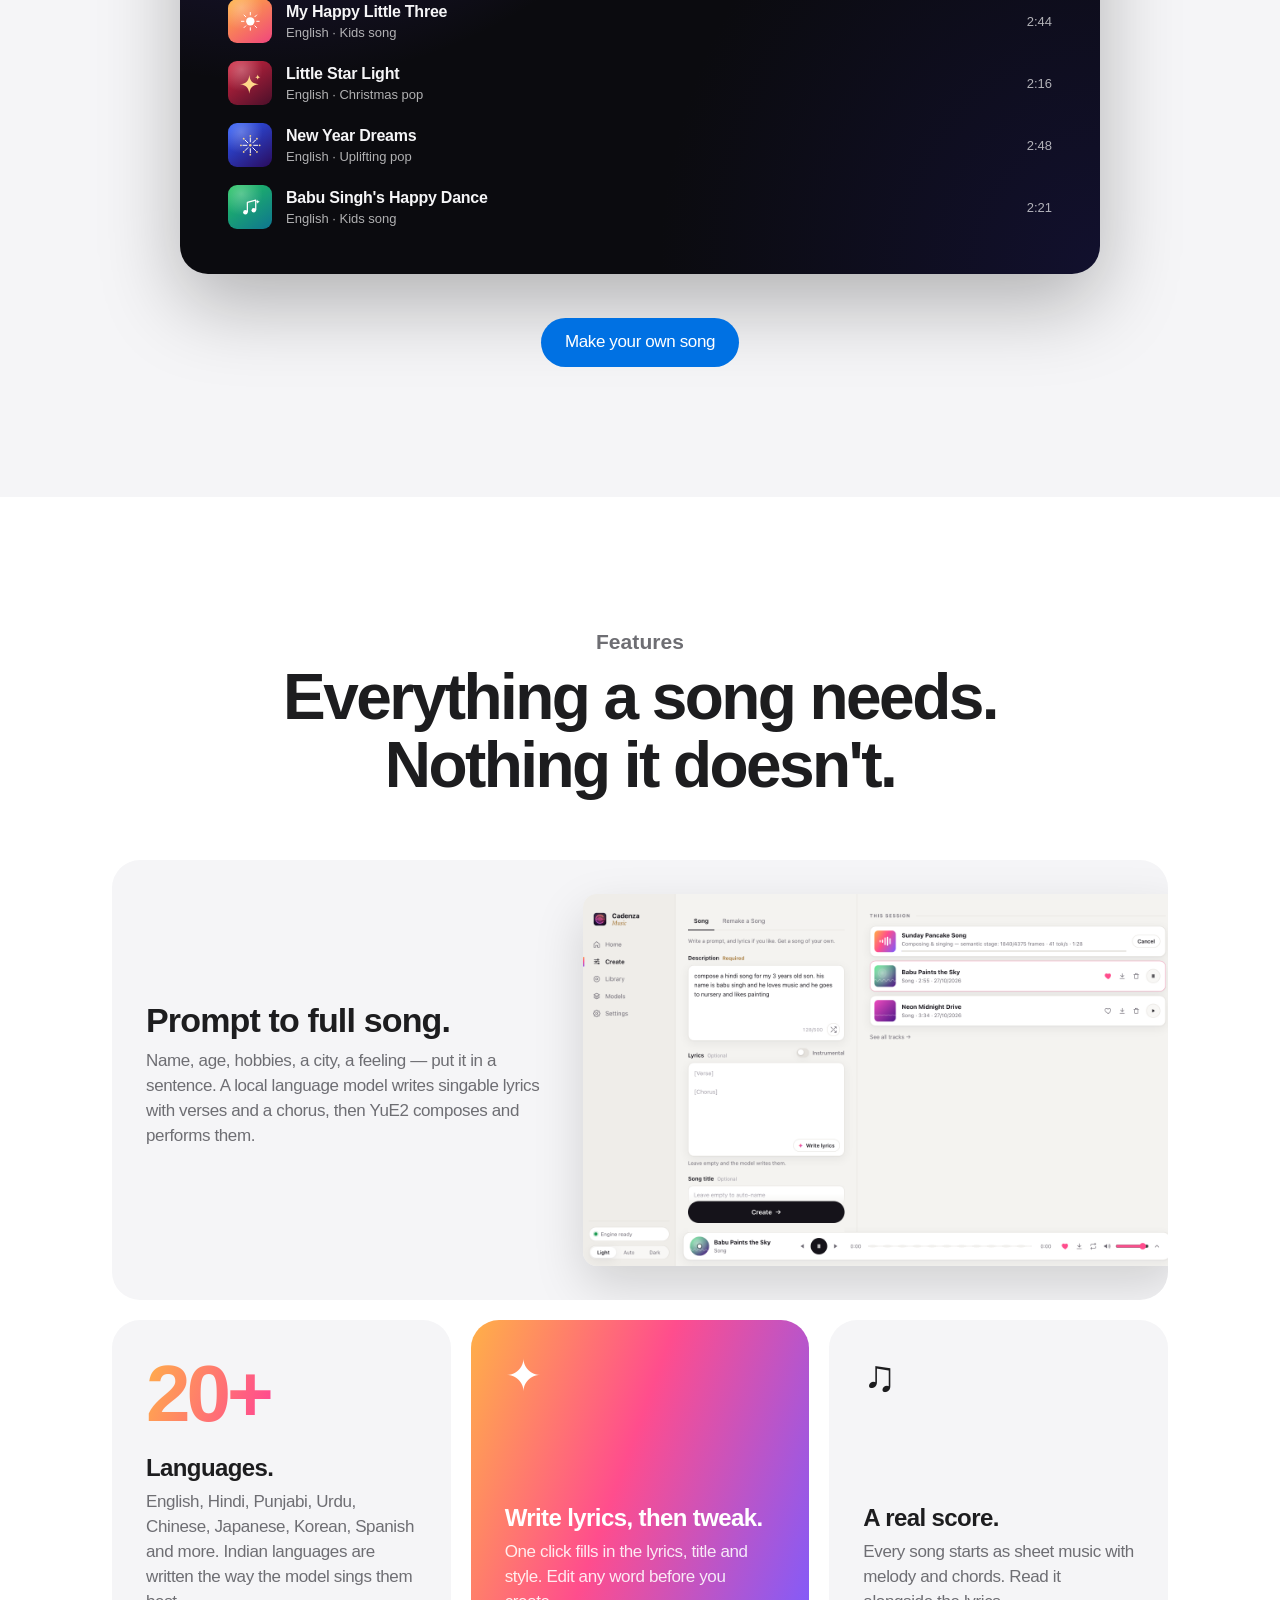
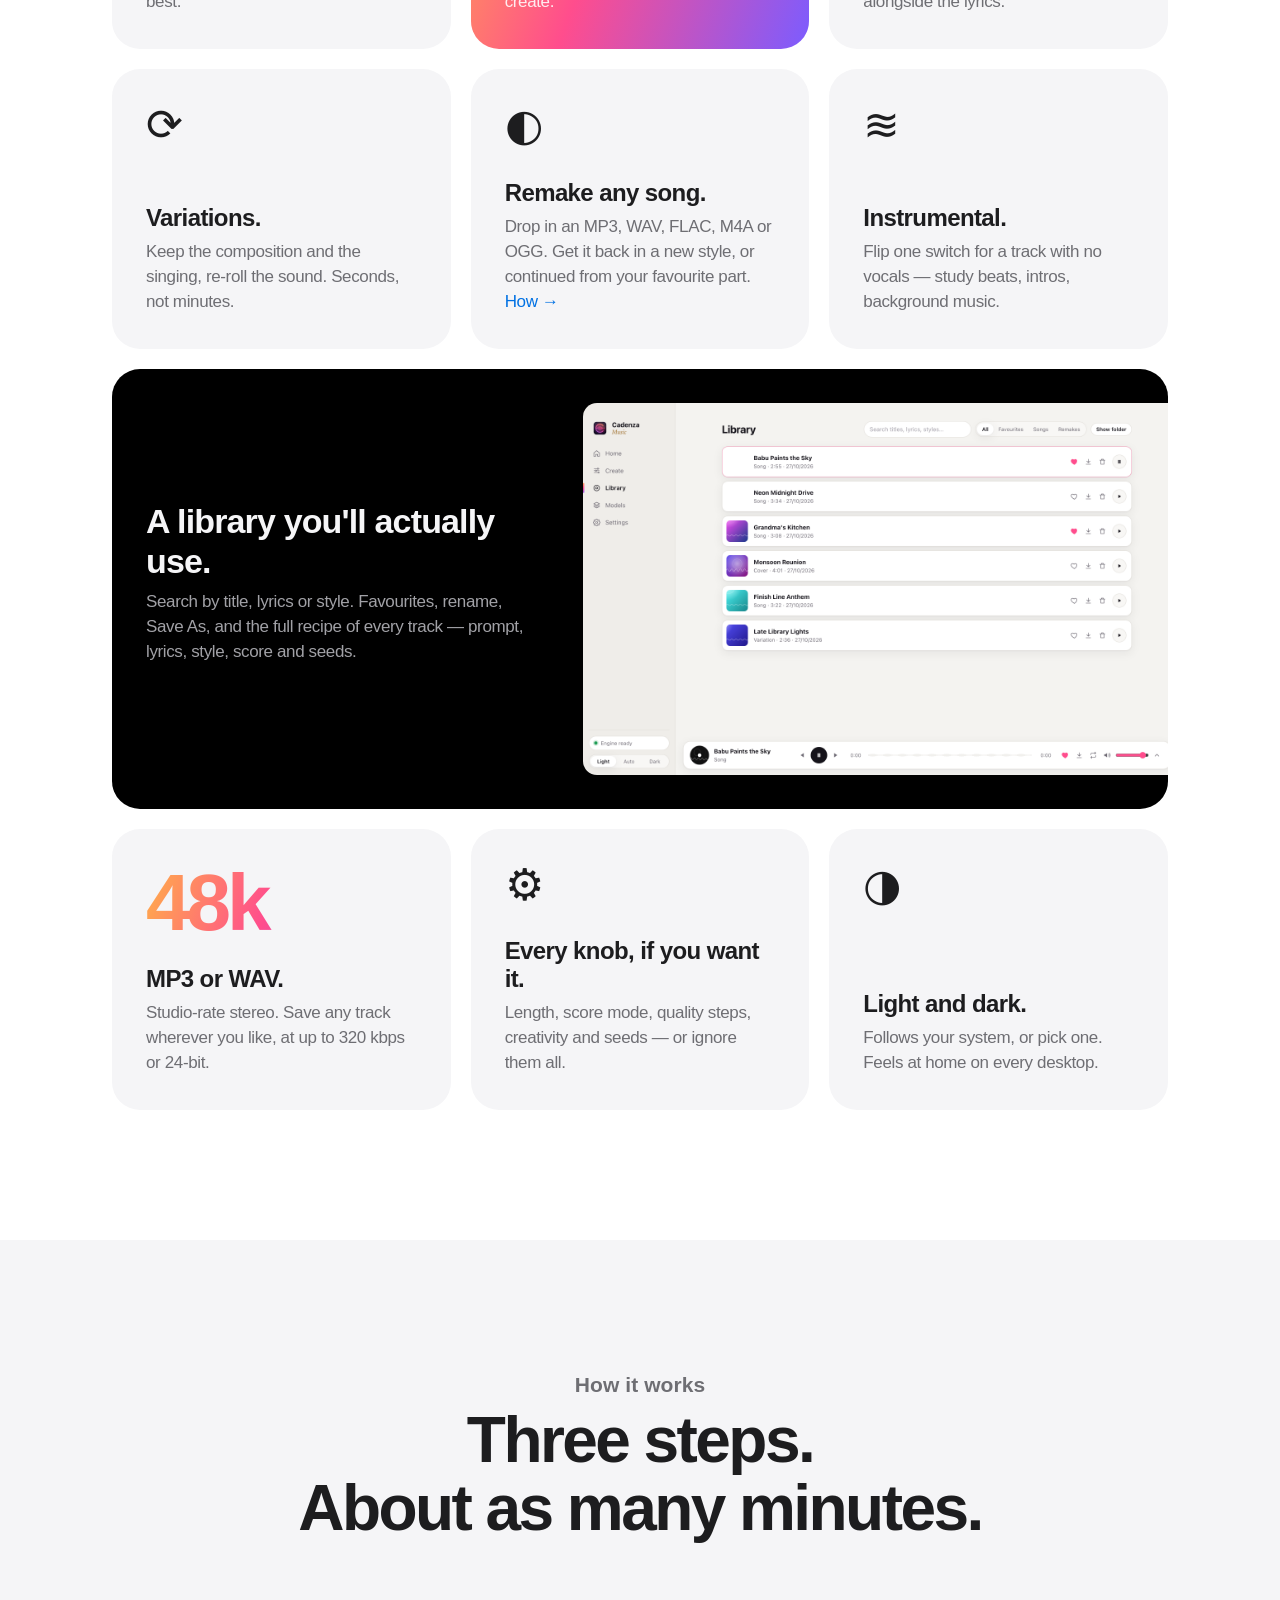
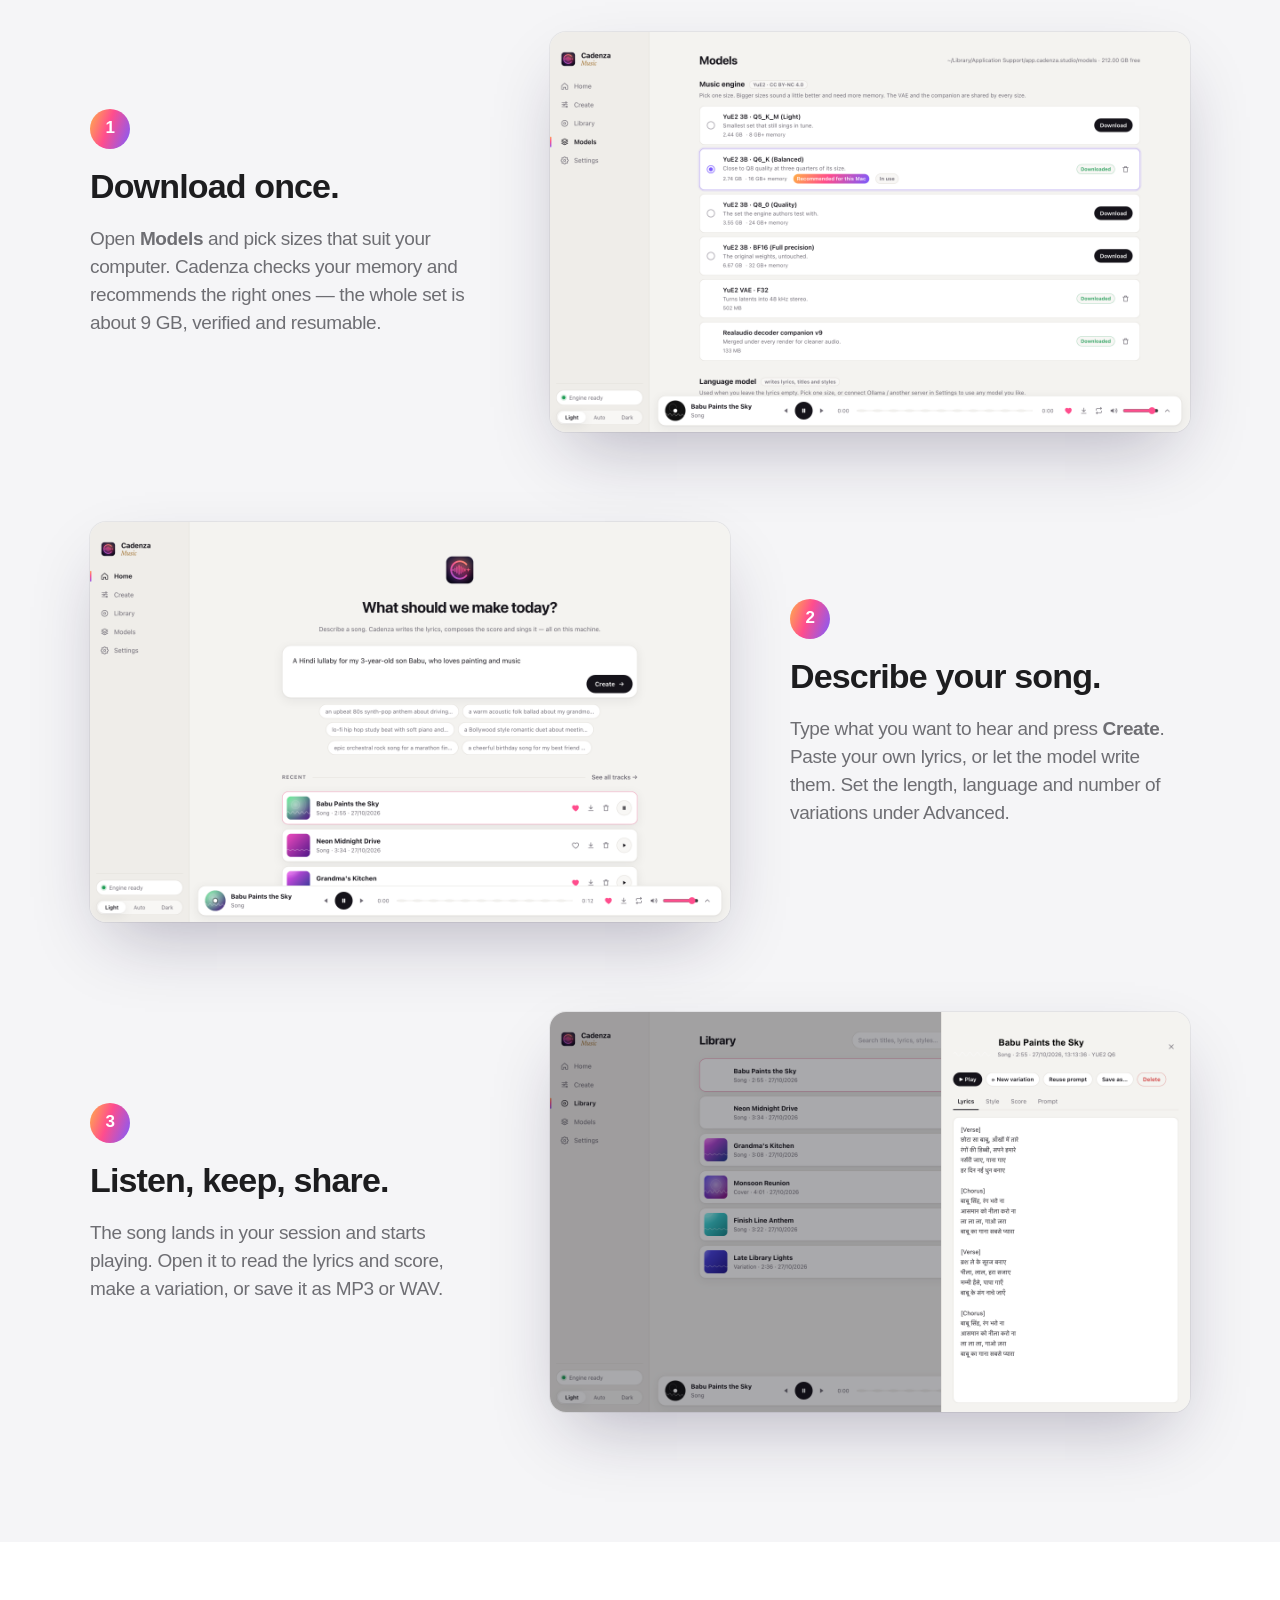
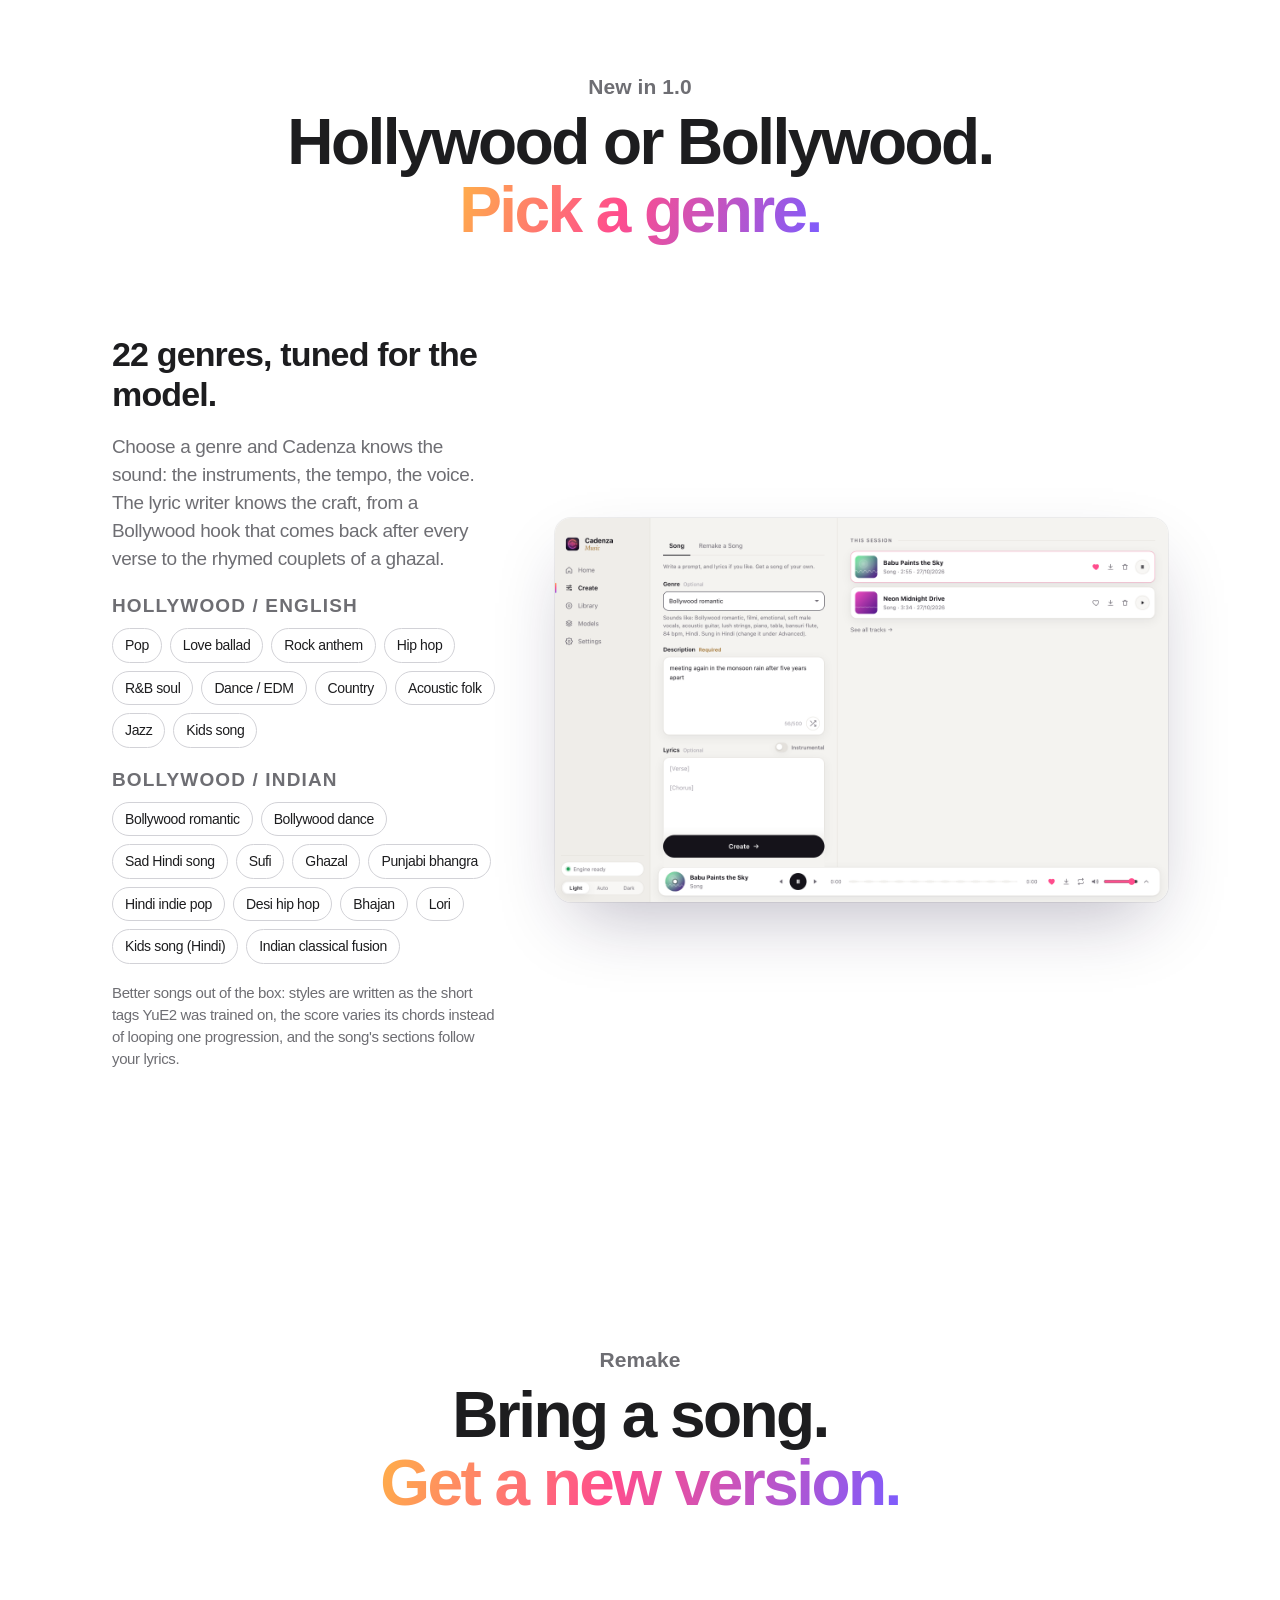
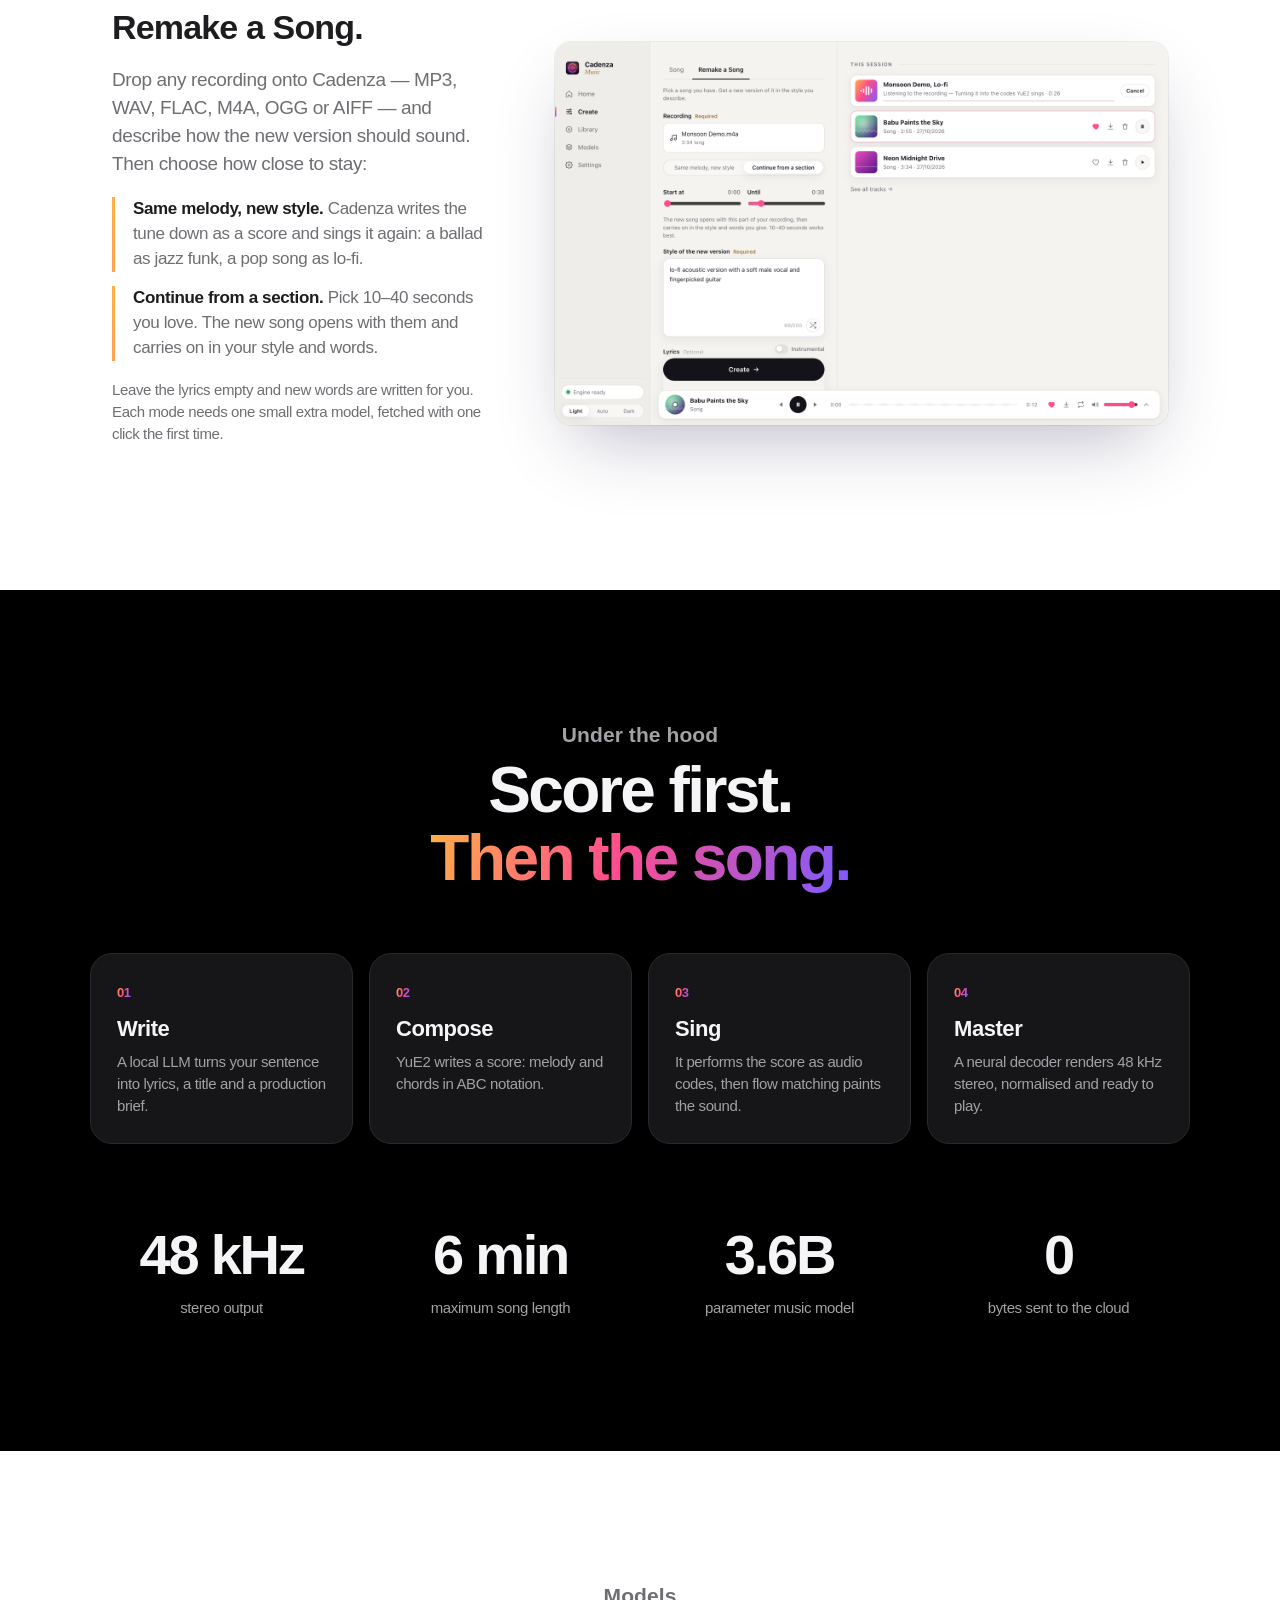
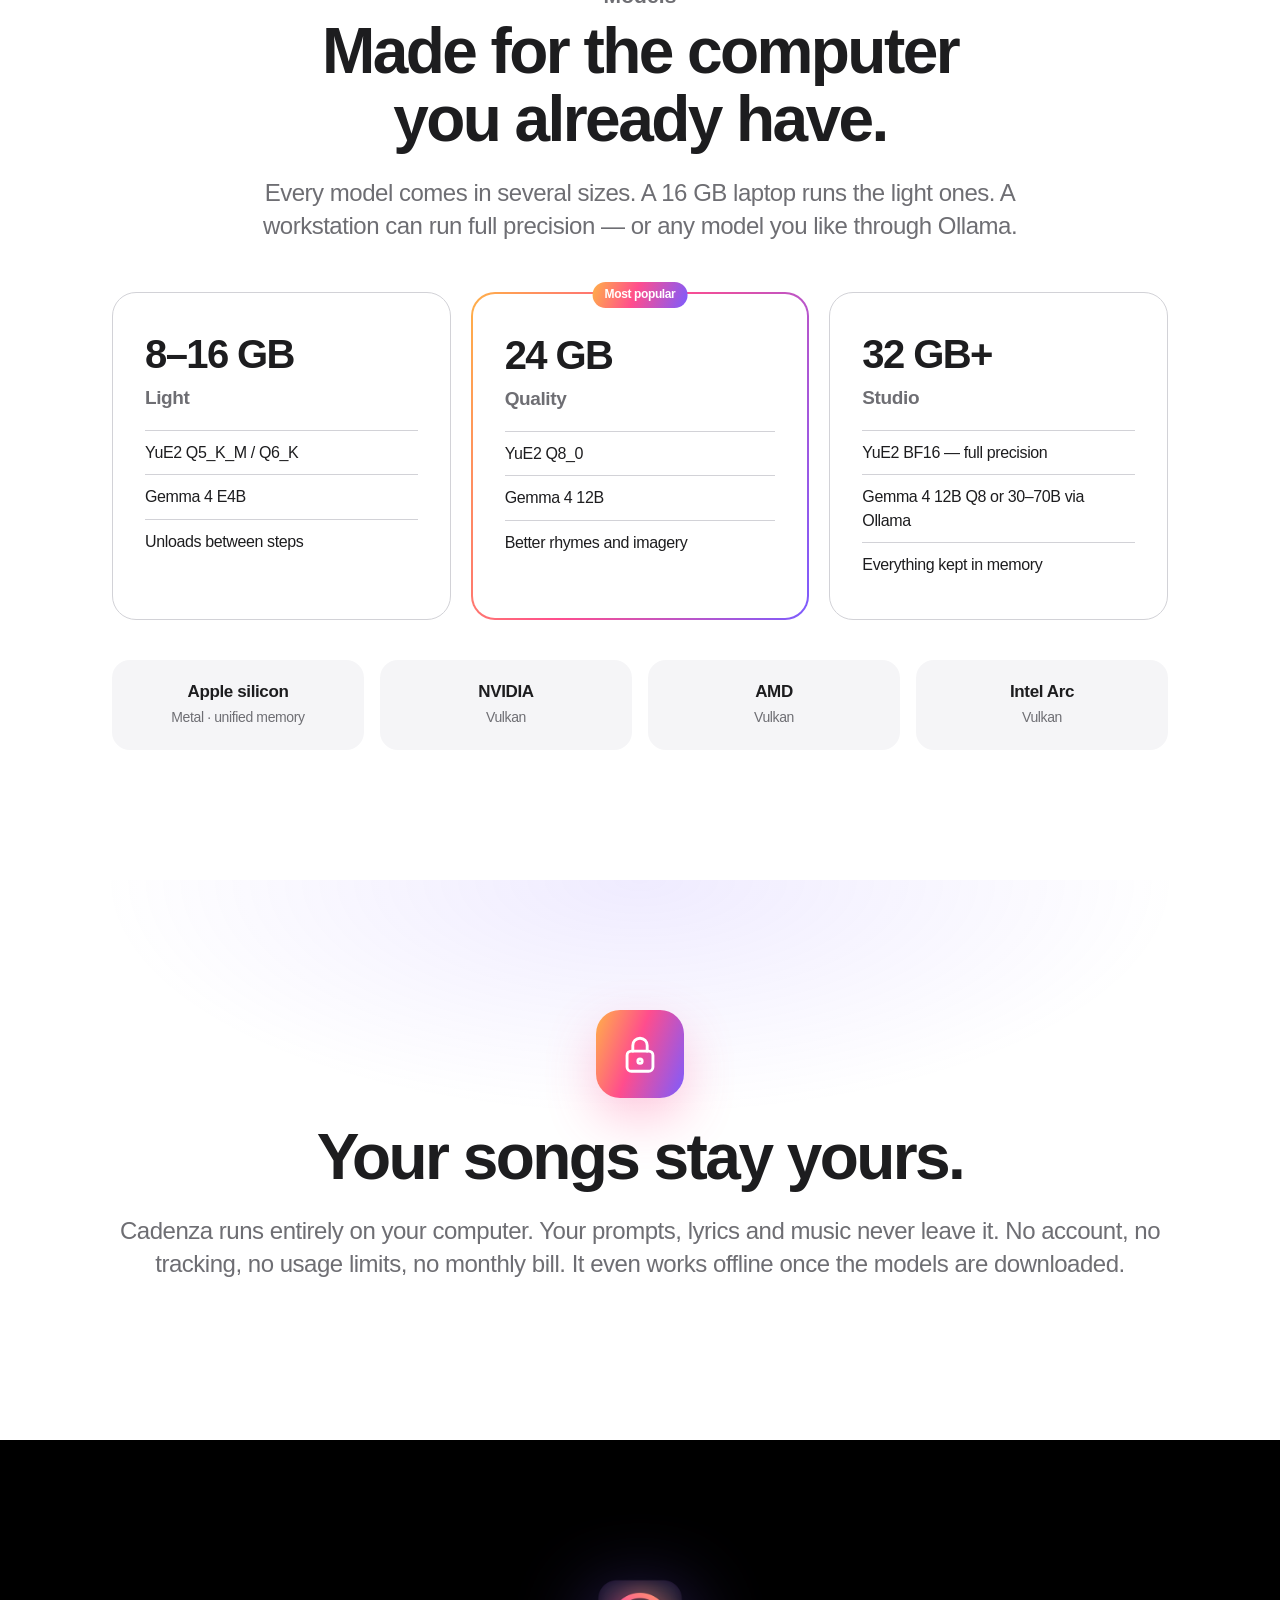
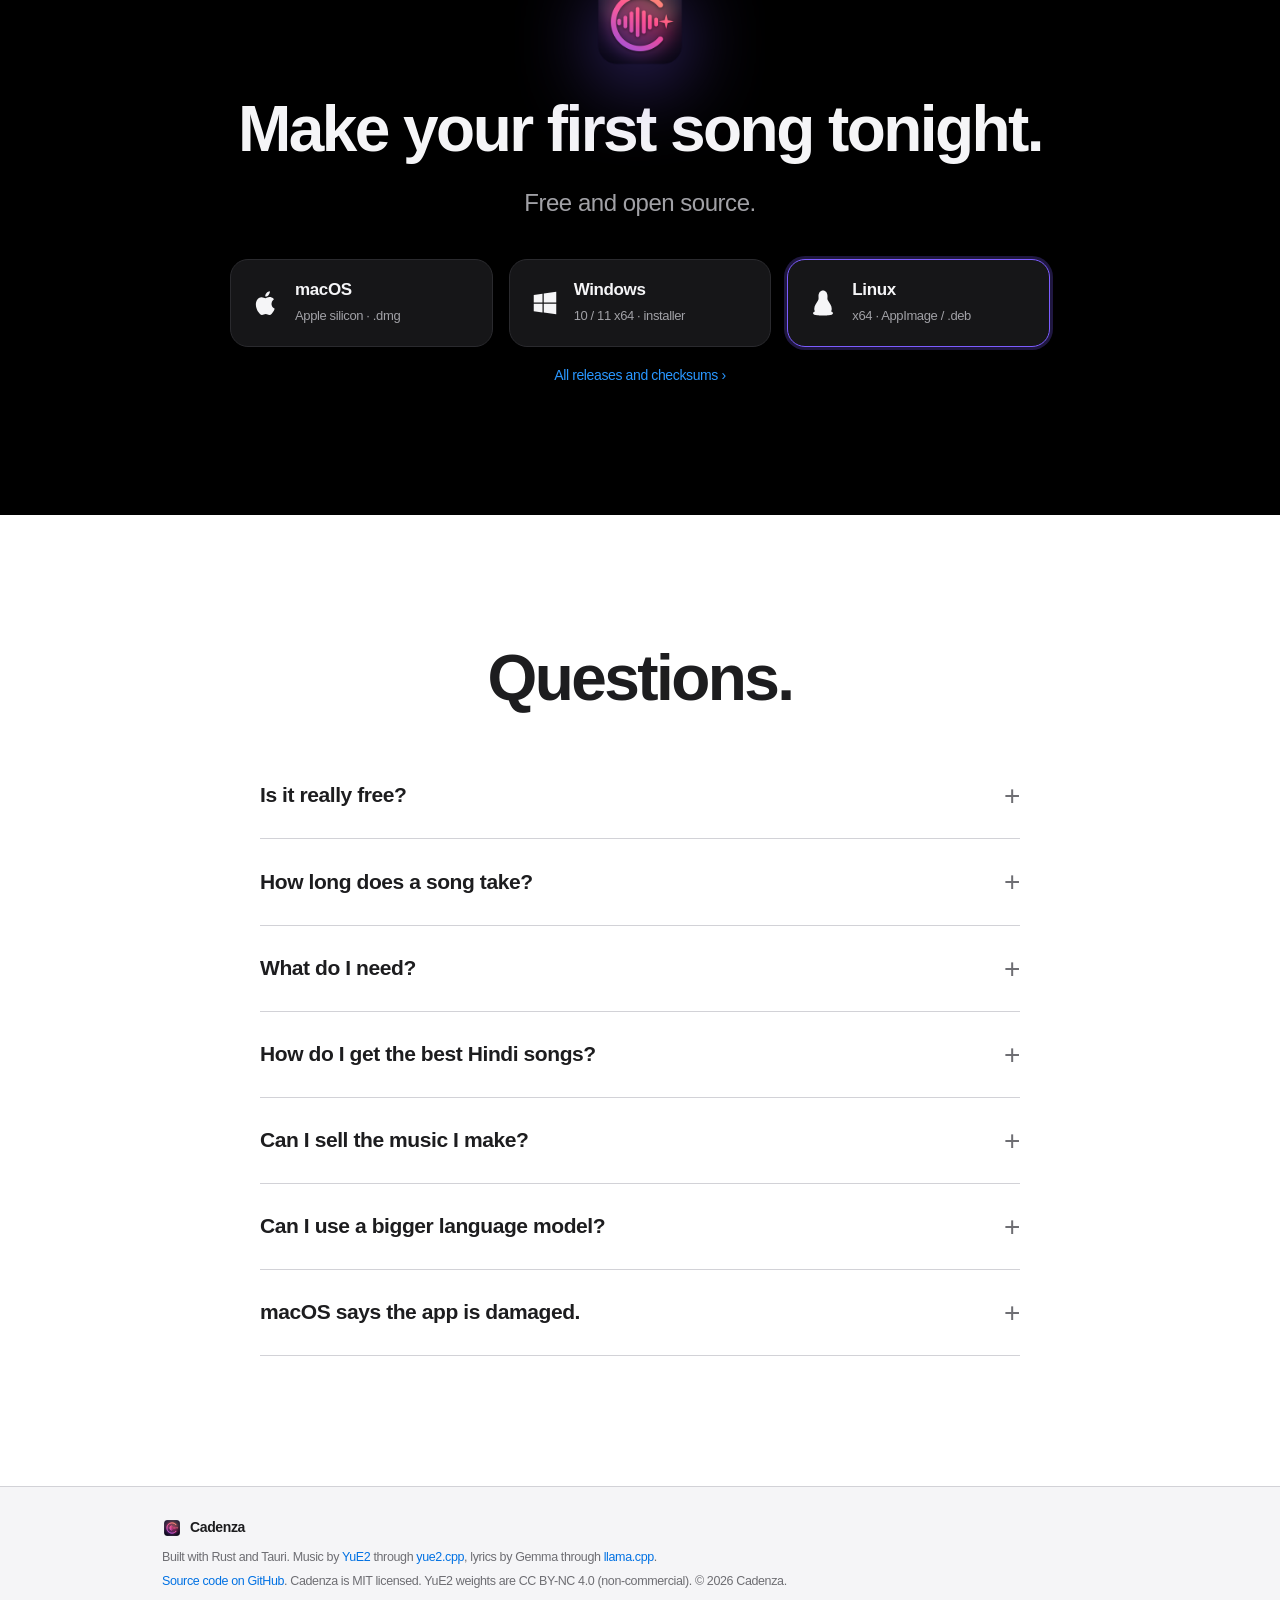
==== commit c2e553e1: "Website: two more example songs - New Year Dreams and Babu Singh's Happy Dance, the second without t" ====
--- a/site/index.html
+++ b/site/index.html
@@ -23,7 +23,6 @@
         <a href="#listen">Listen</a>
         <a href="#features">Features</a>
         <a href="#how">How it works</a>
-        <a href="architecture.html">Architecture</a>
         <a href="#genres">Genres</a>
         <a href="#remake">Remake</a>
         <a href="#models">Models</a>
@@ -211,7 +210,6 @@
         </div>
         <div class="shot"><img src="images/app-lyrics.png" alt="A track's lyrics in Hindi, with actions to play, make a variation and save" loading="lazy" /></div>
       </div>
-      <p class="caption"><a href="architecture.html">See how it works under the hood ›</a></p>
     </section>
 
     <!-- GENRES -->
@@ -360,7 +358,7 @@
     <div class="footer-inner">
       <div class="footer-brand"><img src="images/icon-64.png" alt="" width="20" height="20" /> Cadenza</div>
       <p>Built with Rust and Tauri. Music by <a href="https://map-yue2.github.io/">YuE2</a> through <a href="https://github.com/ServeurpersoCom/yue2.cpp">yue2.cpp</a>, lyrics by Gemma through <a href="https://github.com/ggml-org/llama.cpp">llama.cpp</a>.</p>
-      <p class="muted"><a href="architecture.html">How Cadenza works</a> · <a href="https://github.com/devops-monk/cadenza">Source code on GitHub</a>. Cadenza is MIT licensed. YuE2 weights are CC BY-NC 4.0 (non-commercial). © 2026 Cadenza.</p>
+      <p class="muted"><a href="https://github.com/devops-monk/cadenza">Source code on GitHub</a>. Cadenza is MIT licensed. YuE2 weights are CC BY-NC 4.0 (non-commercial). © 2026 Cadenza.</p>
     </div>
   </footer>
 
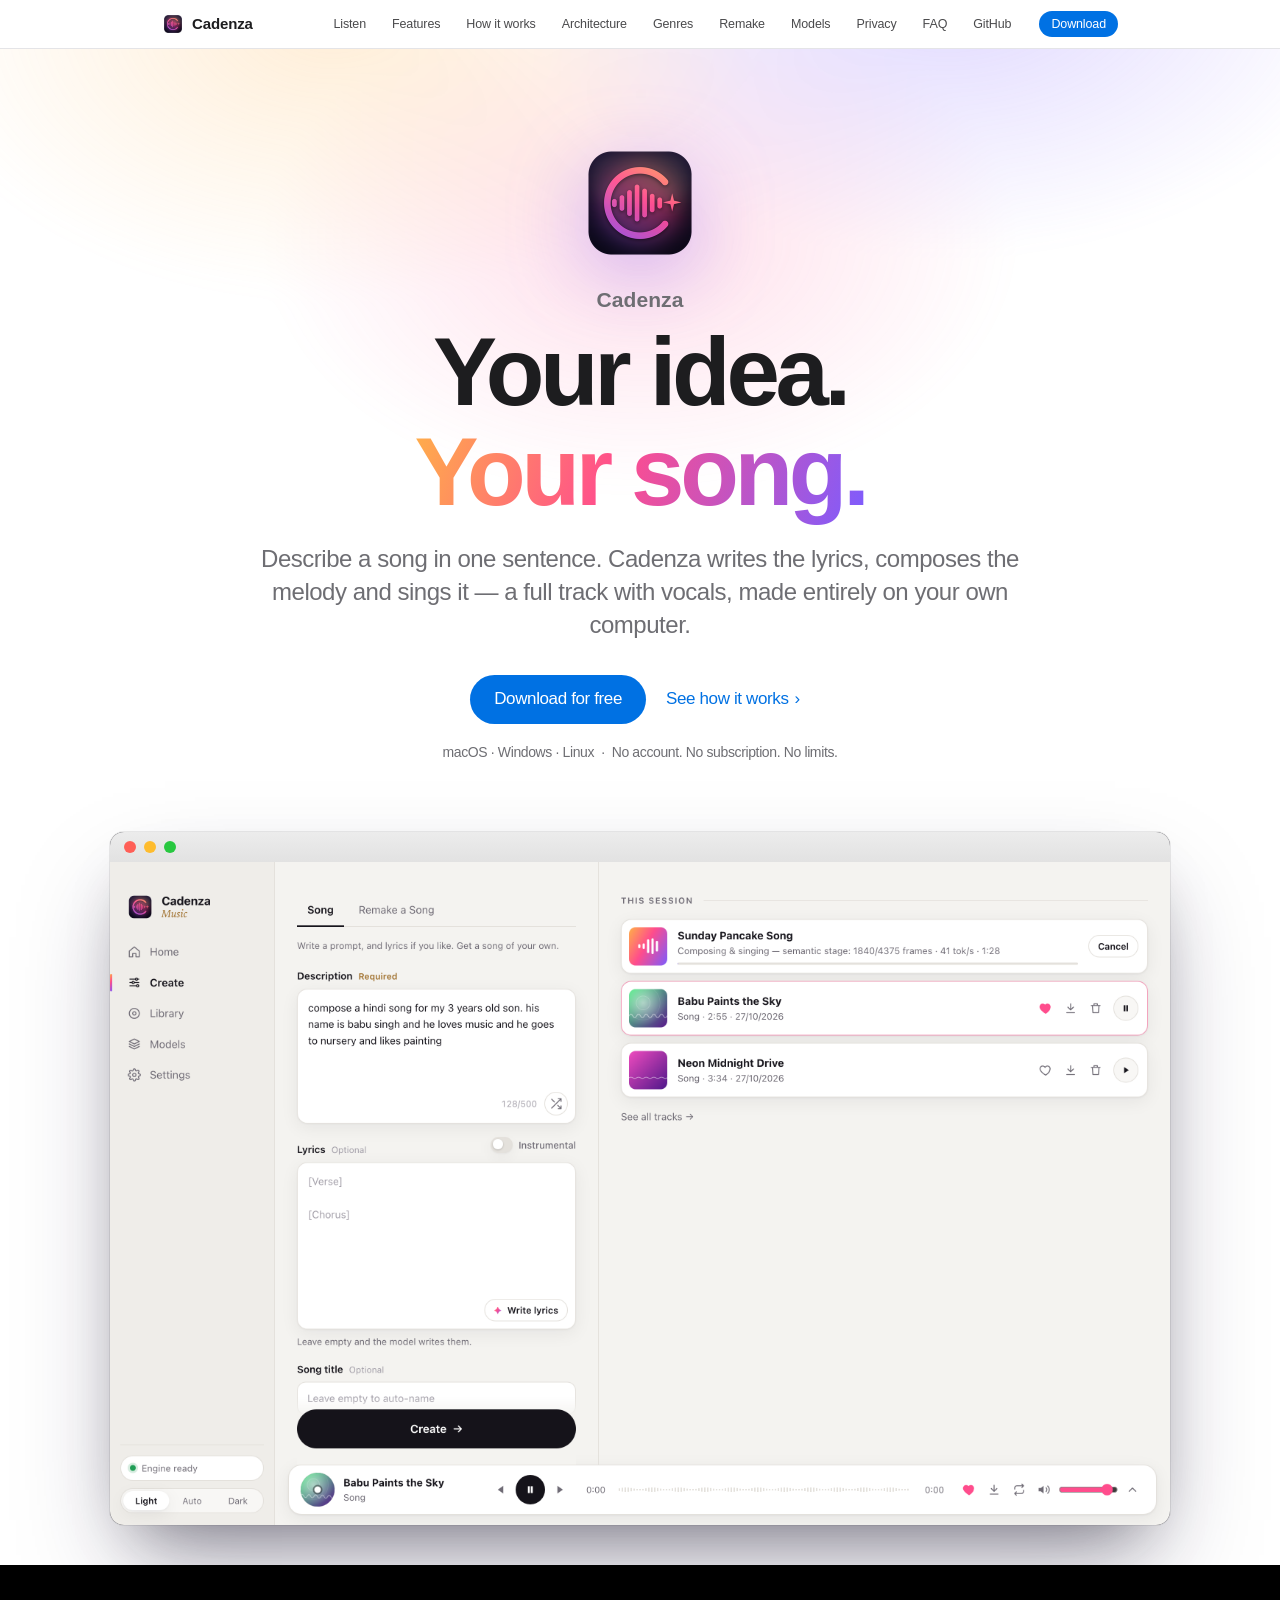
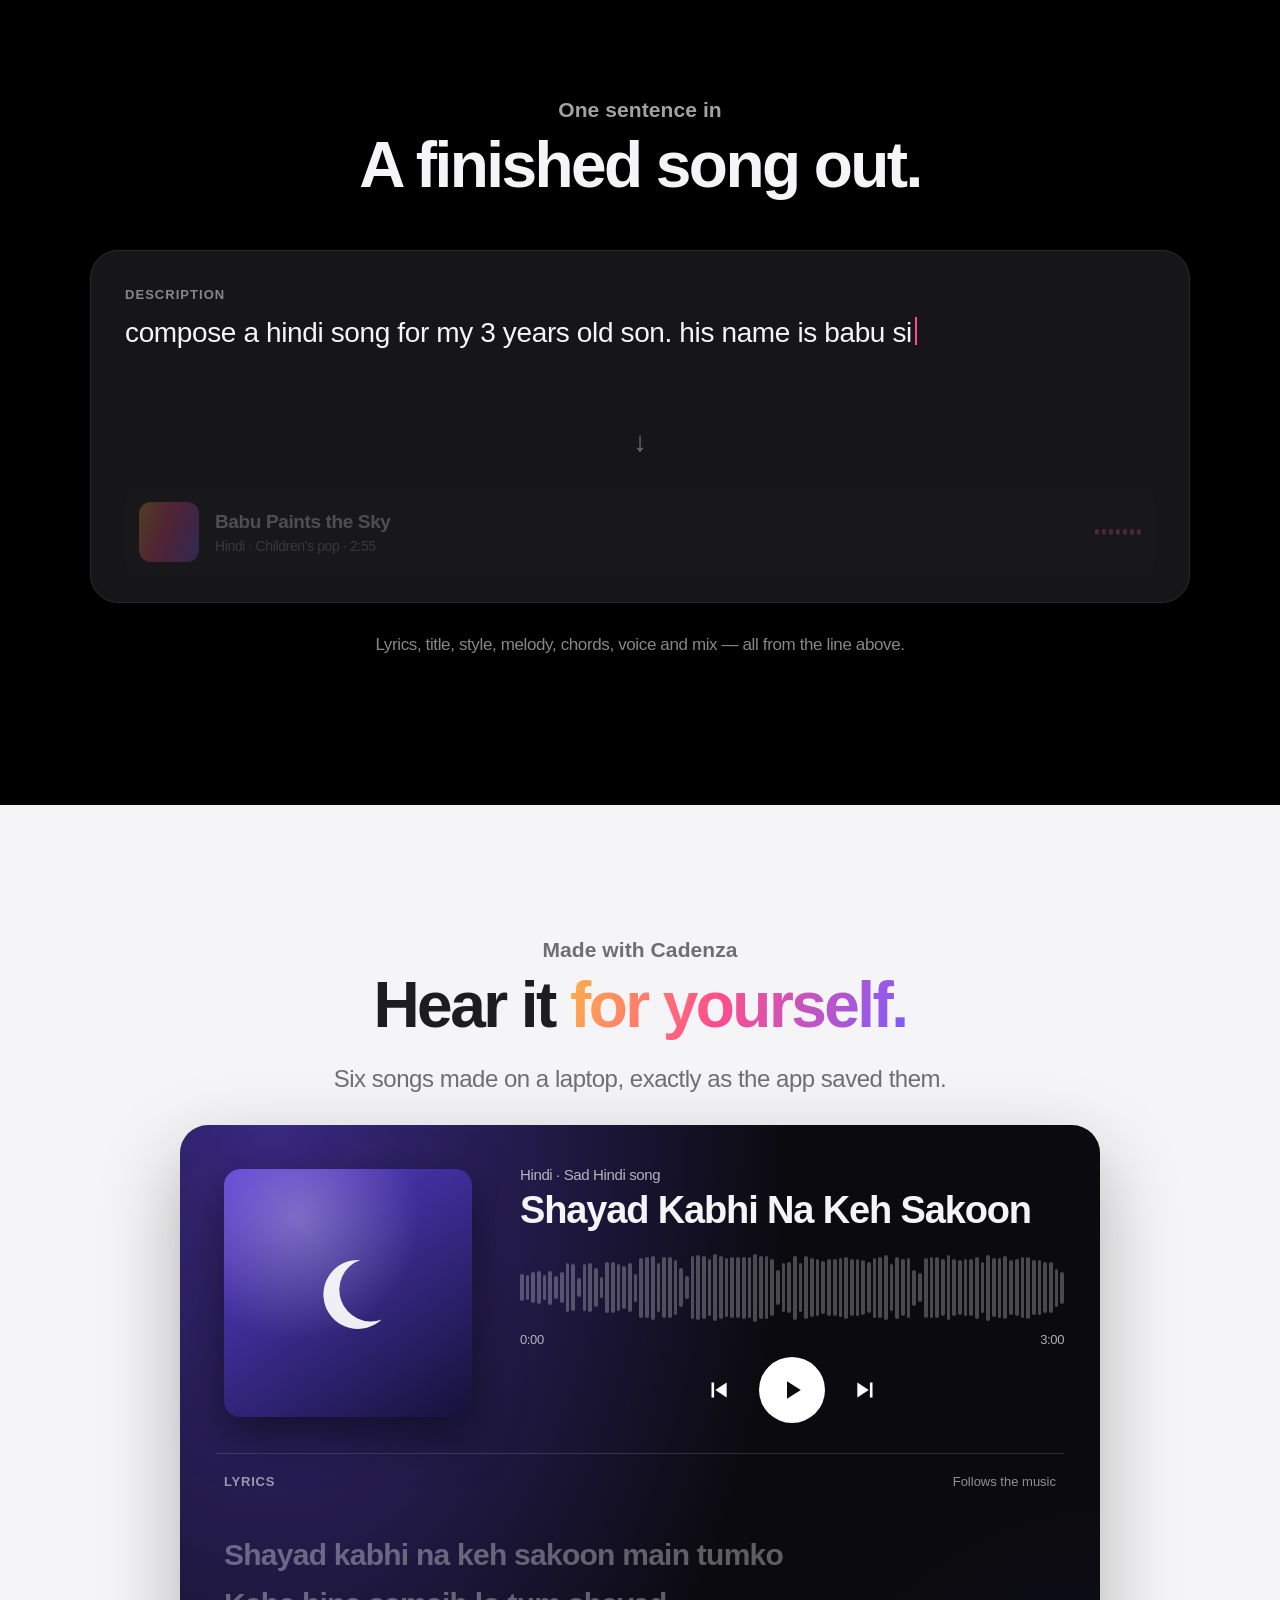
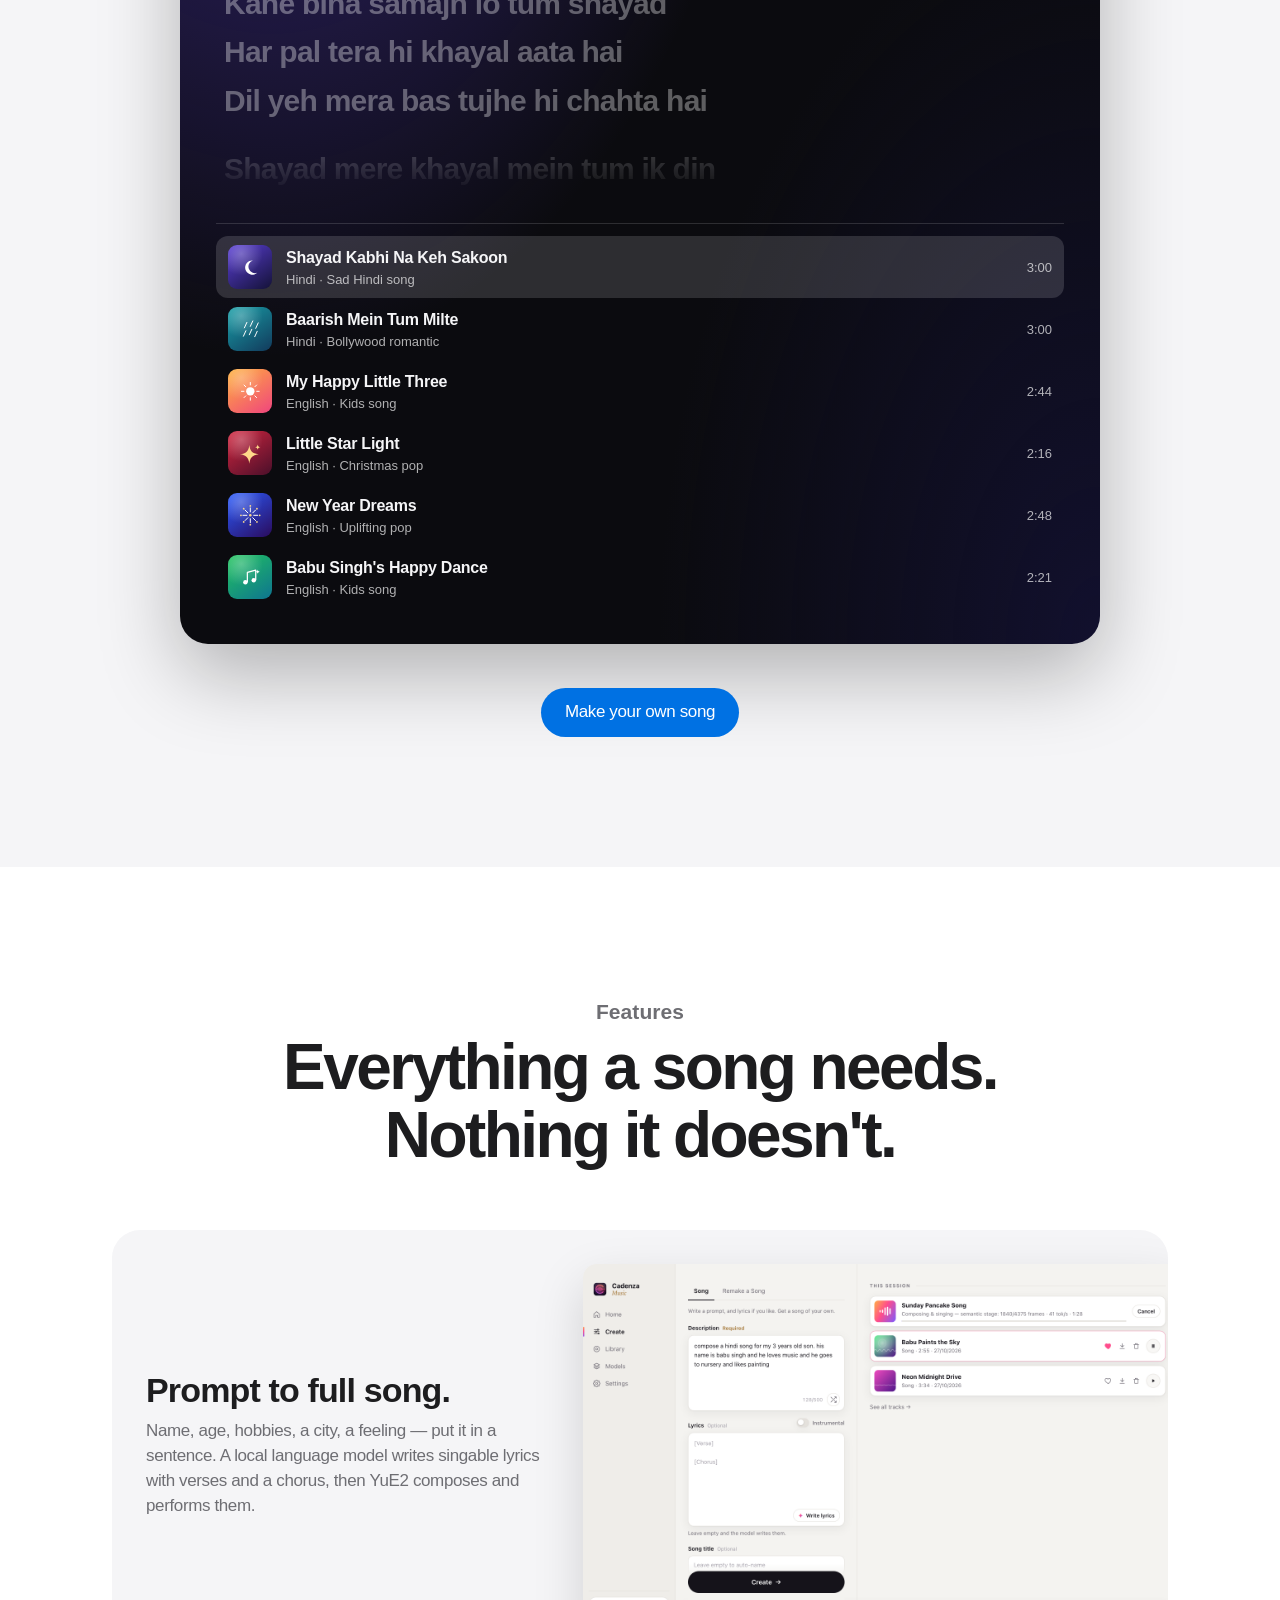
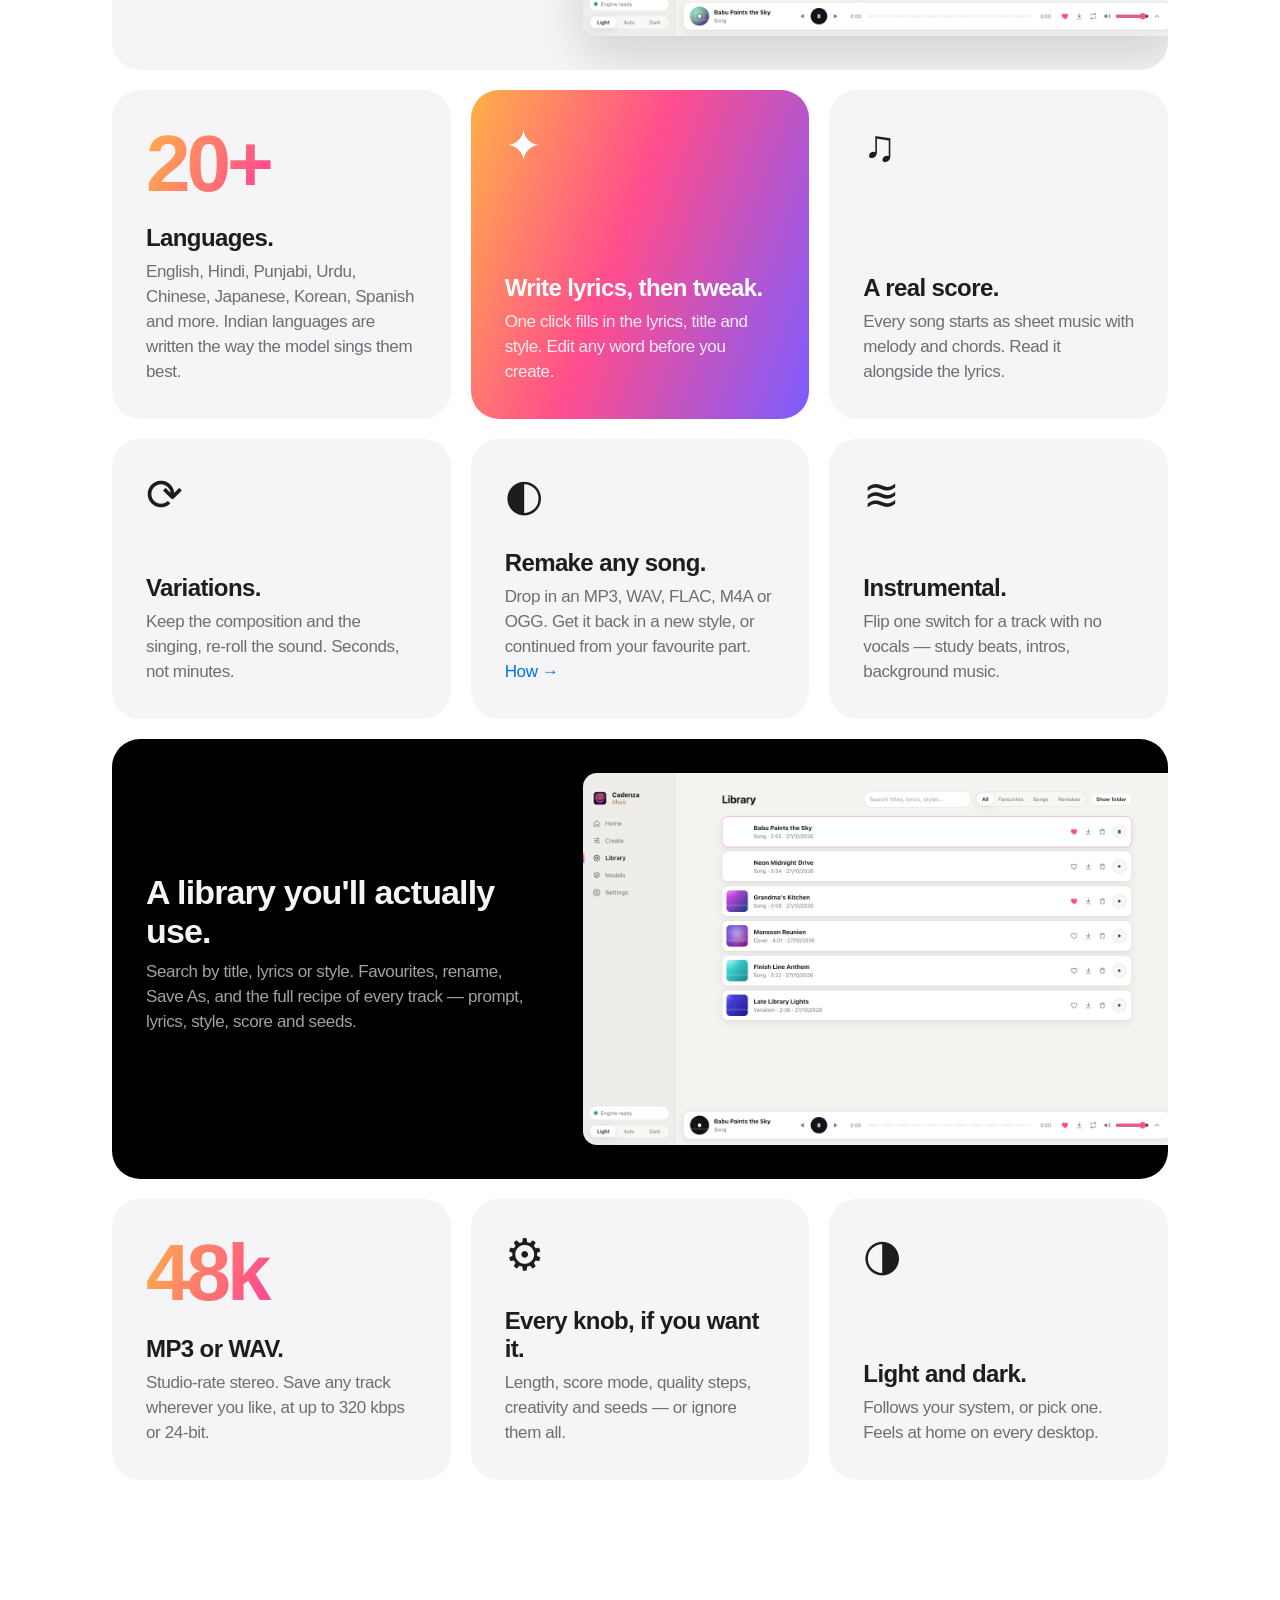
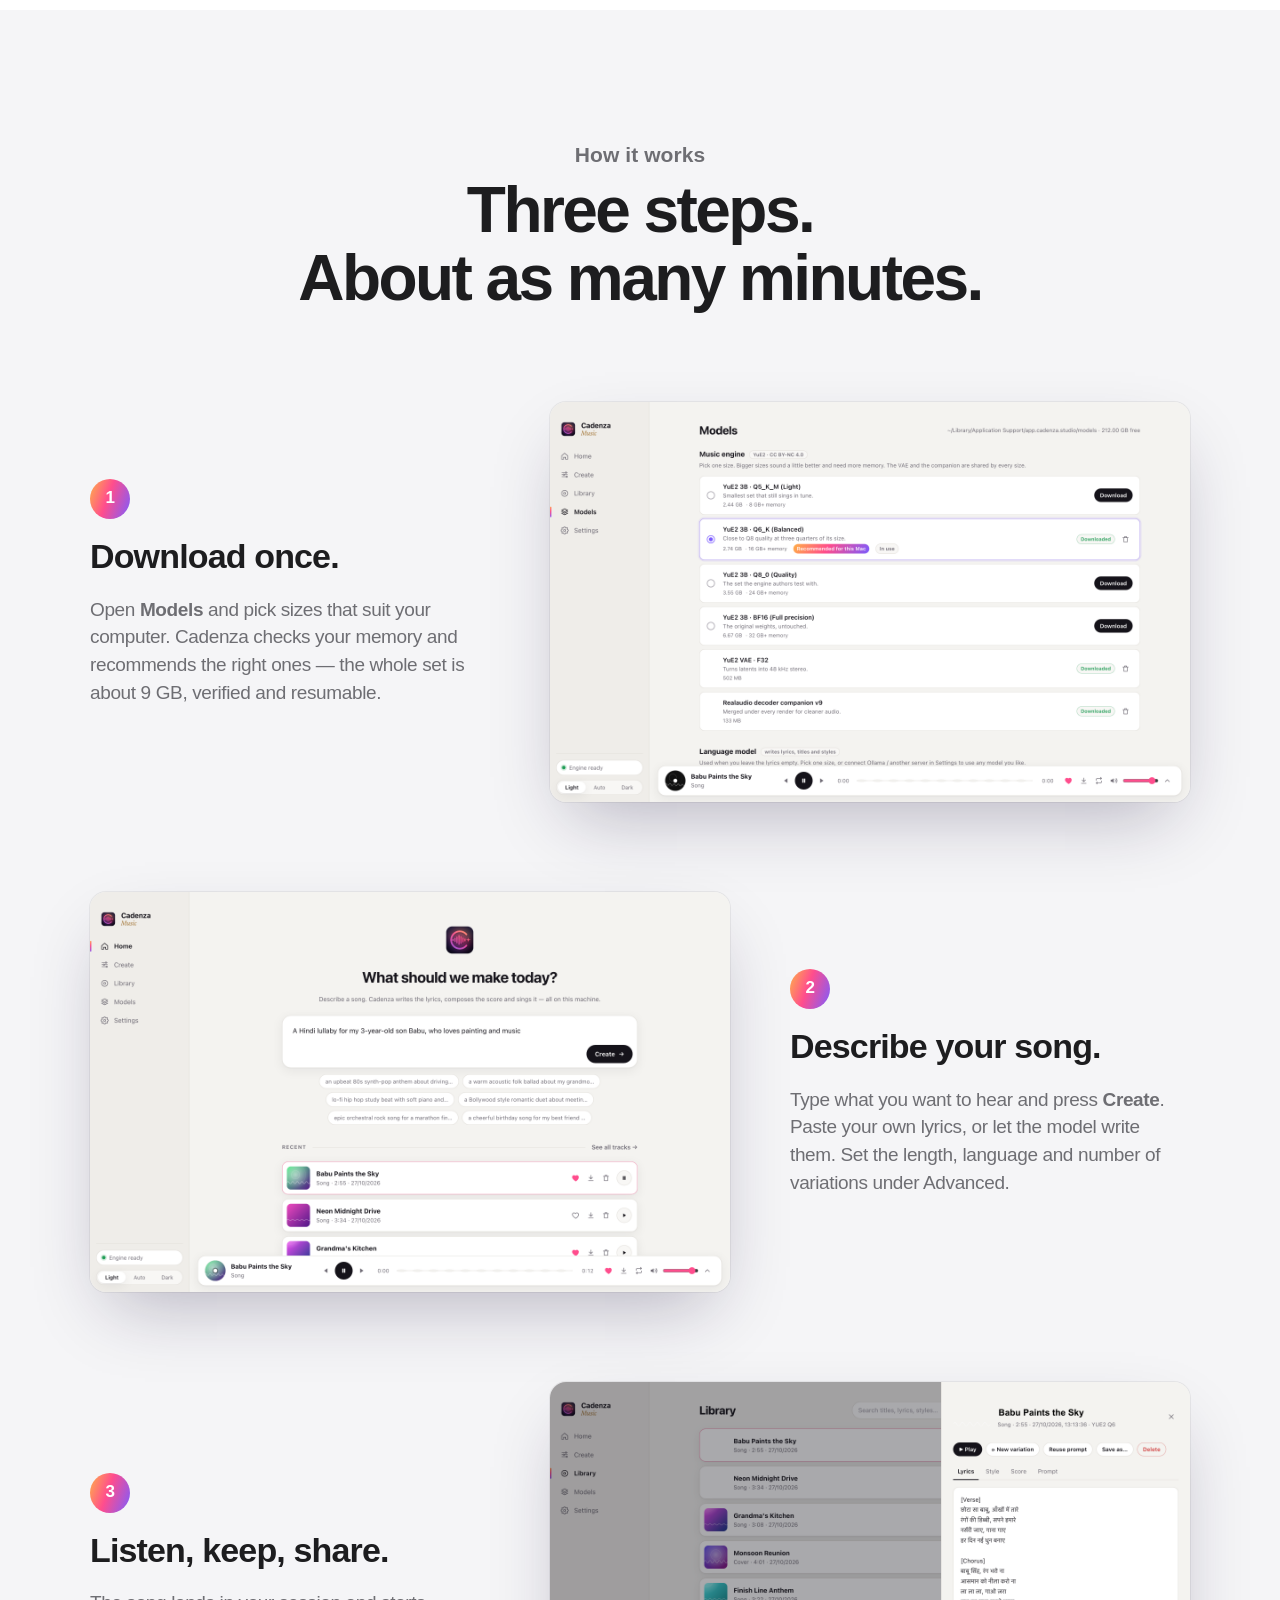
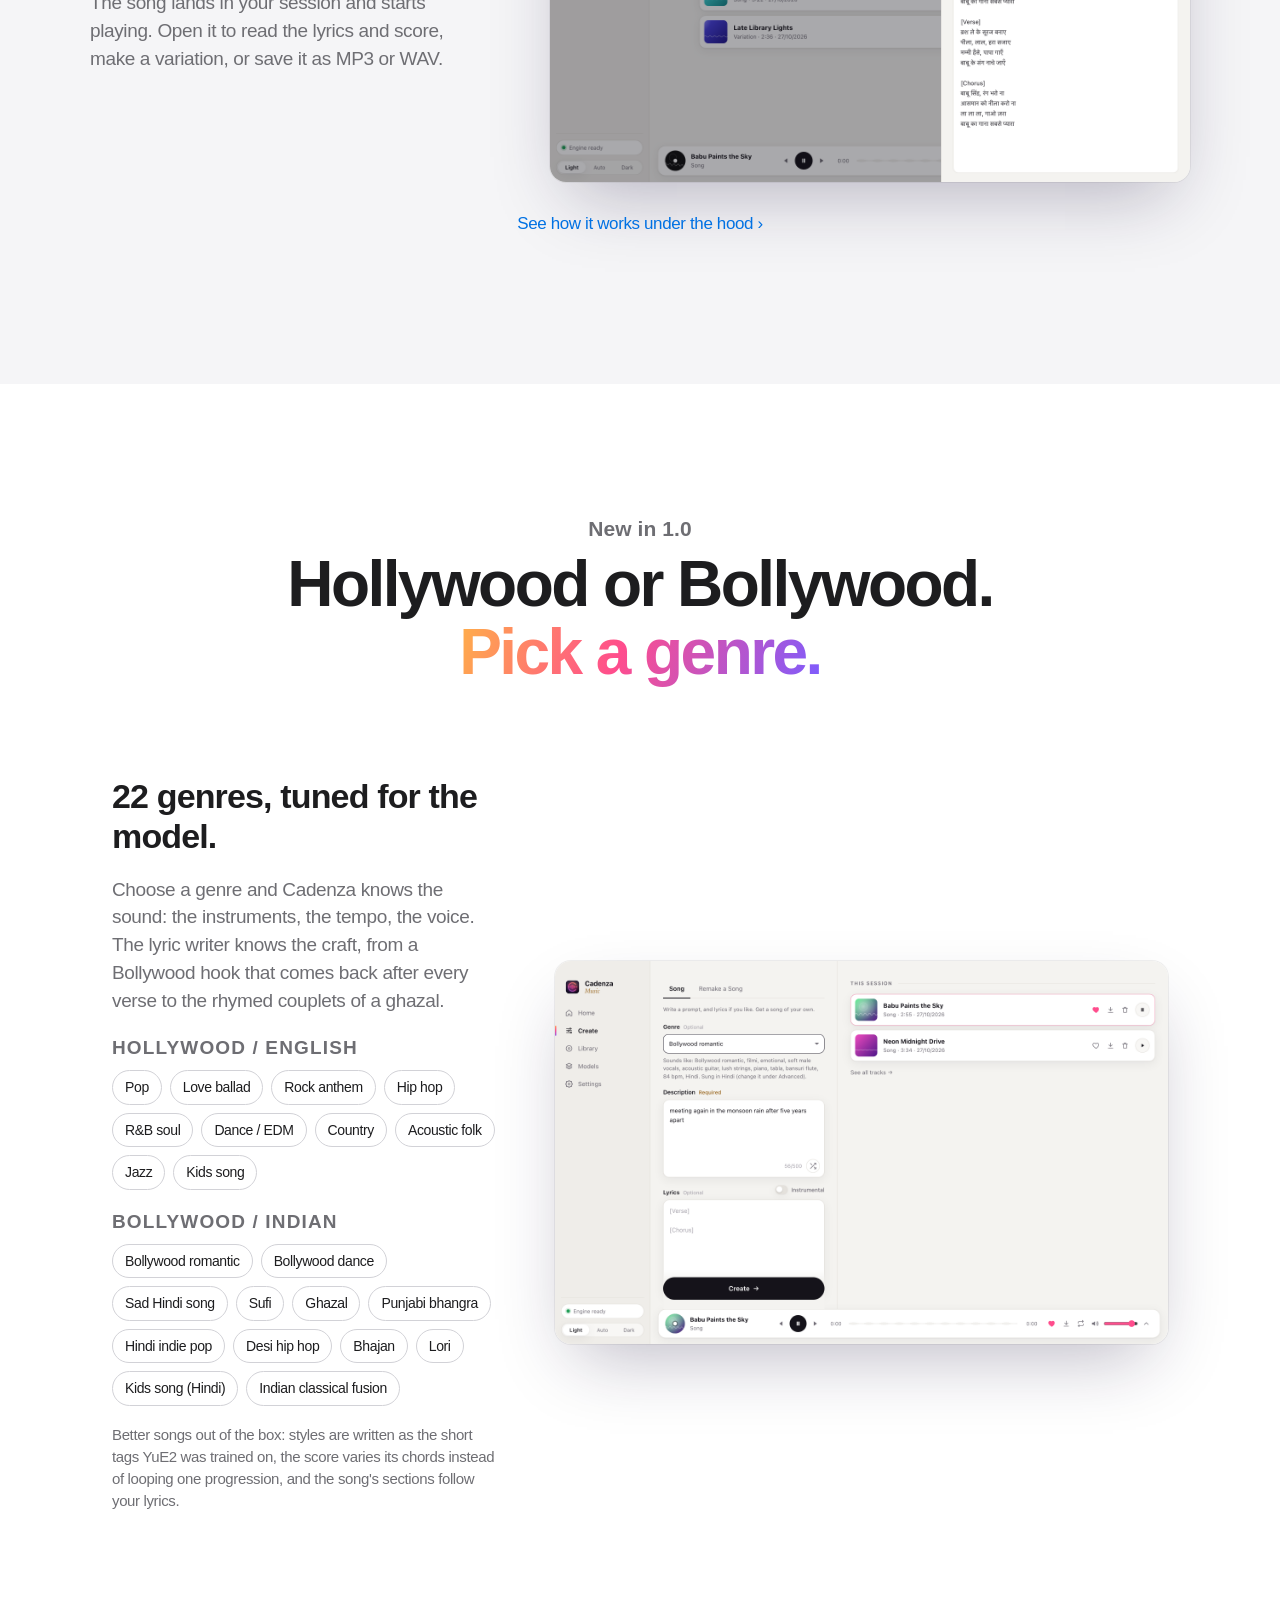
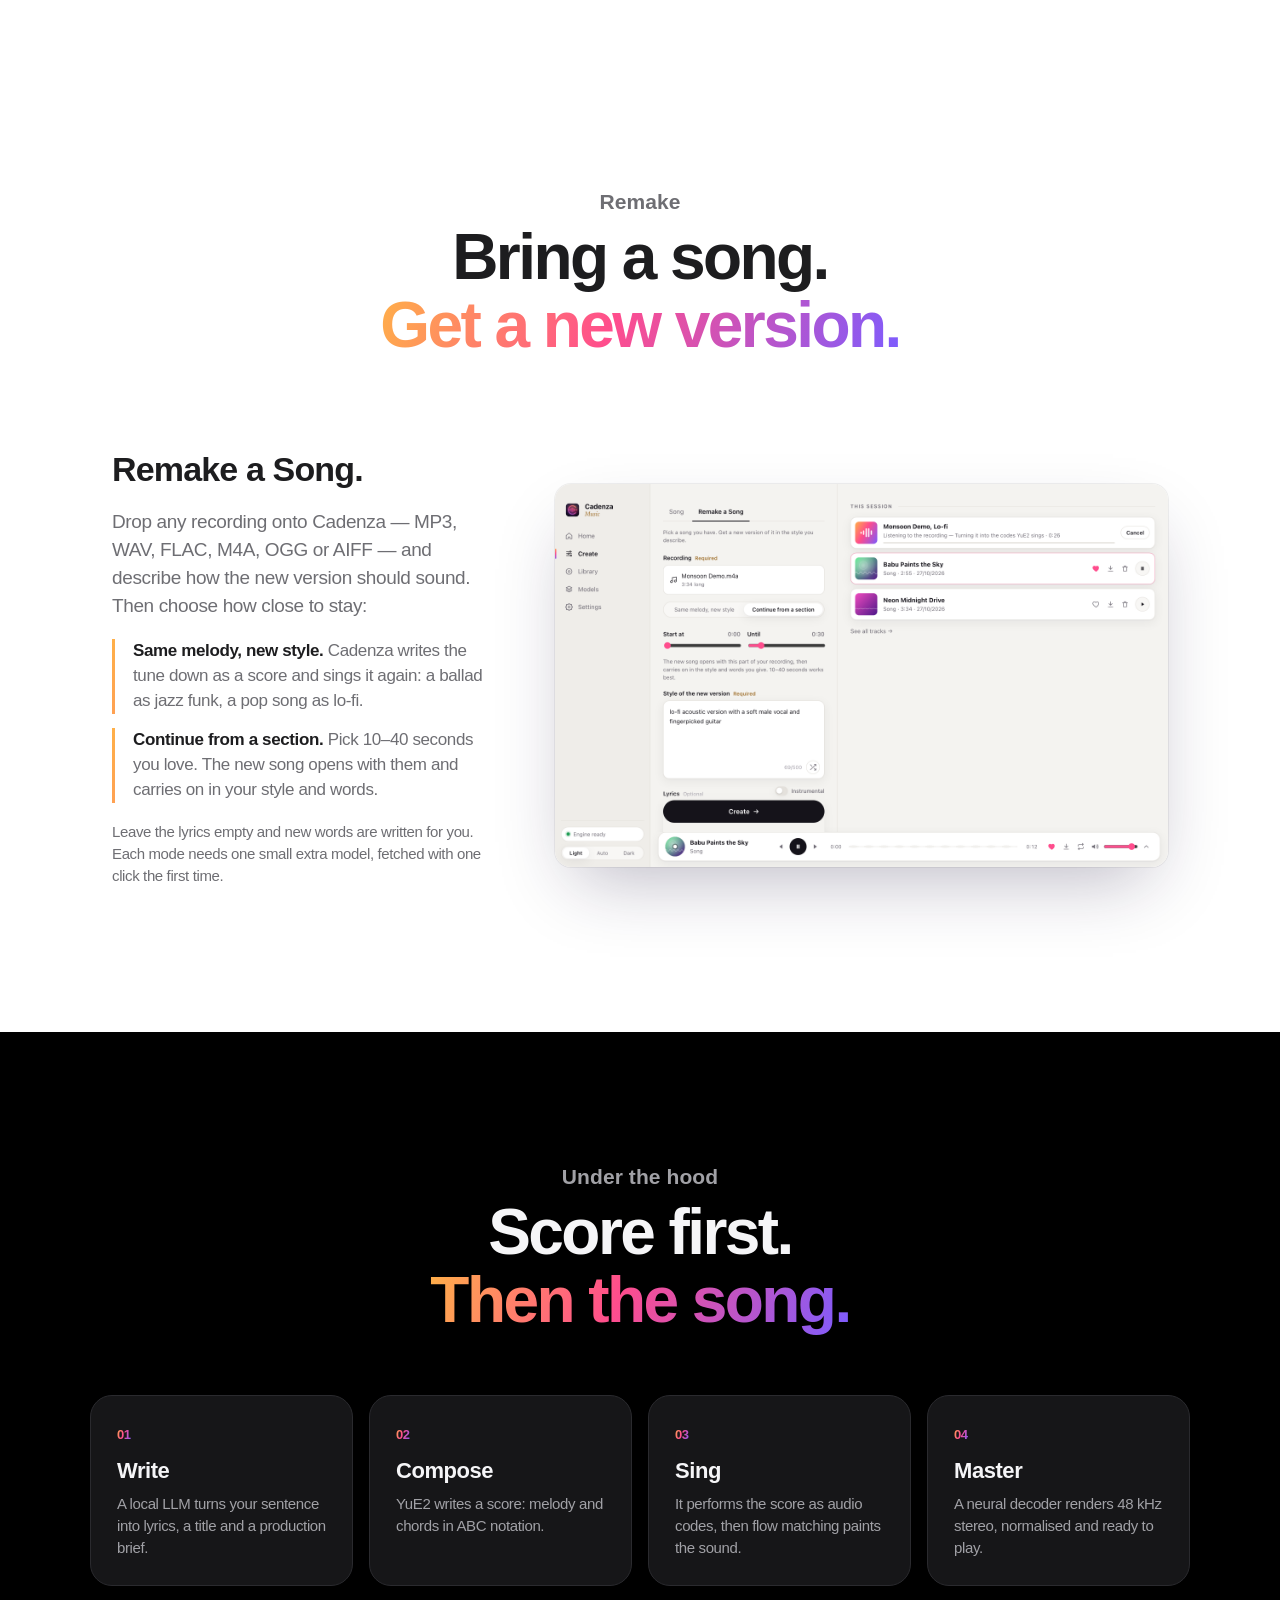
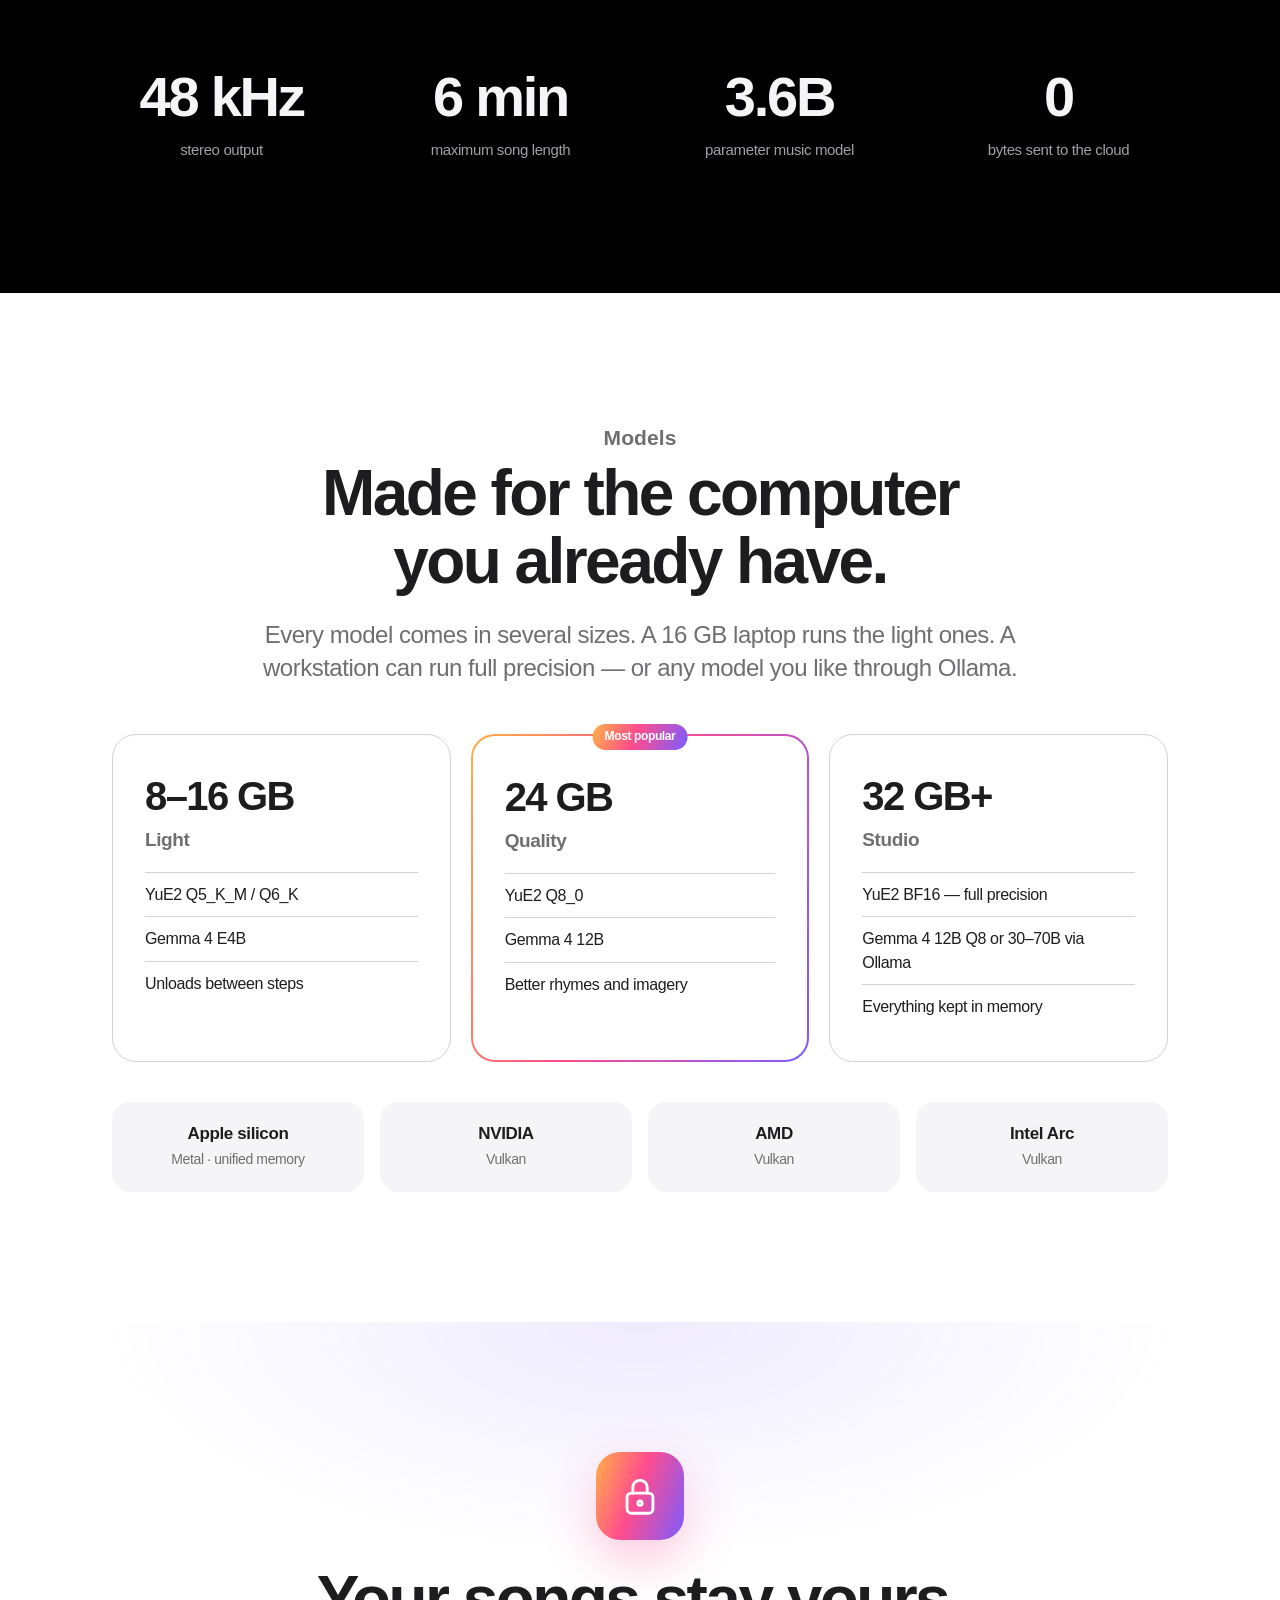
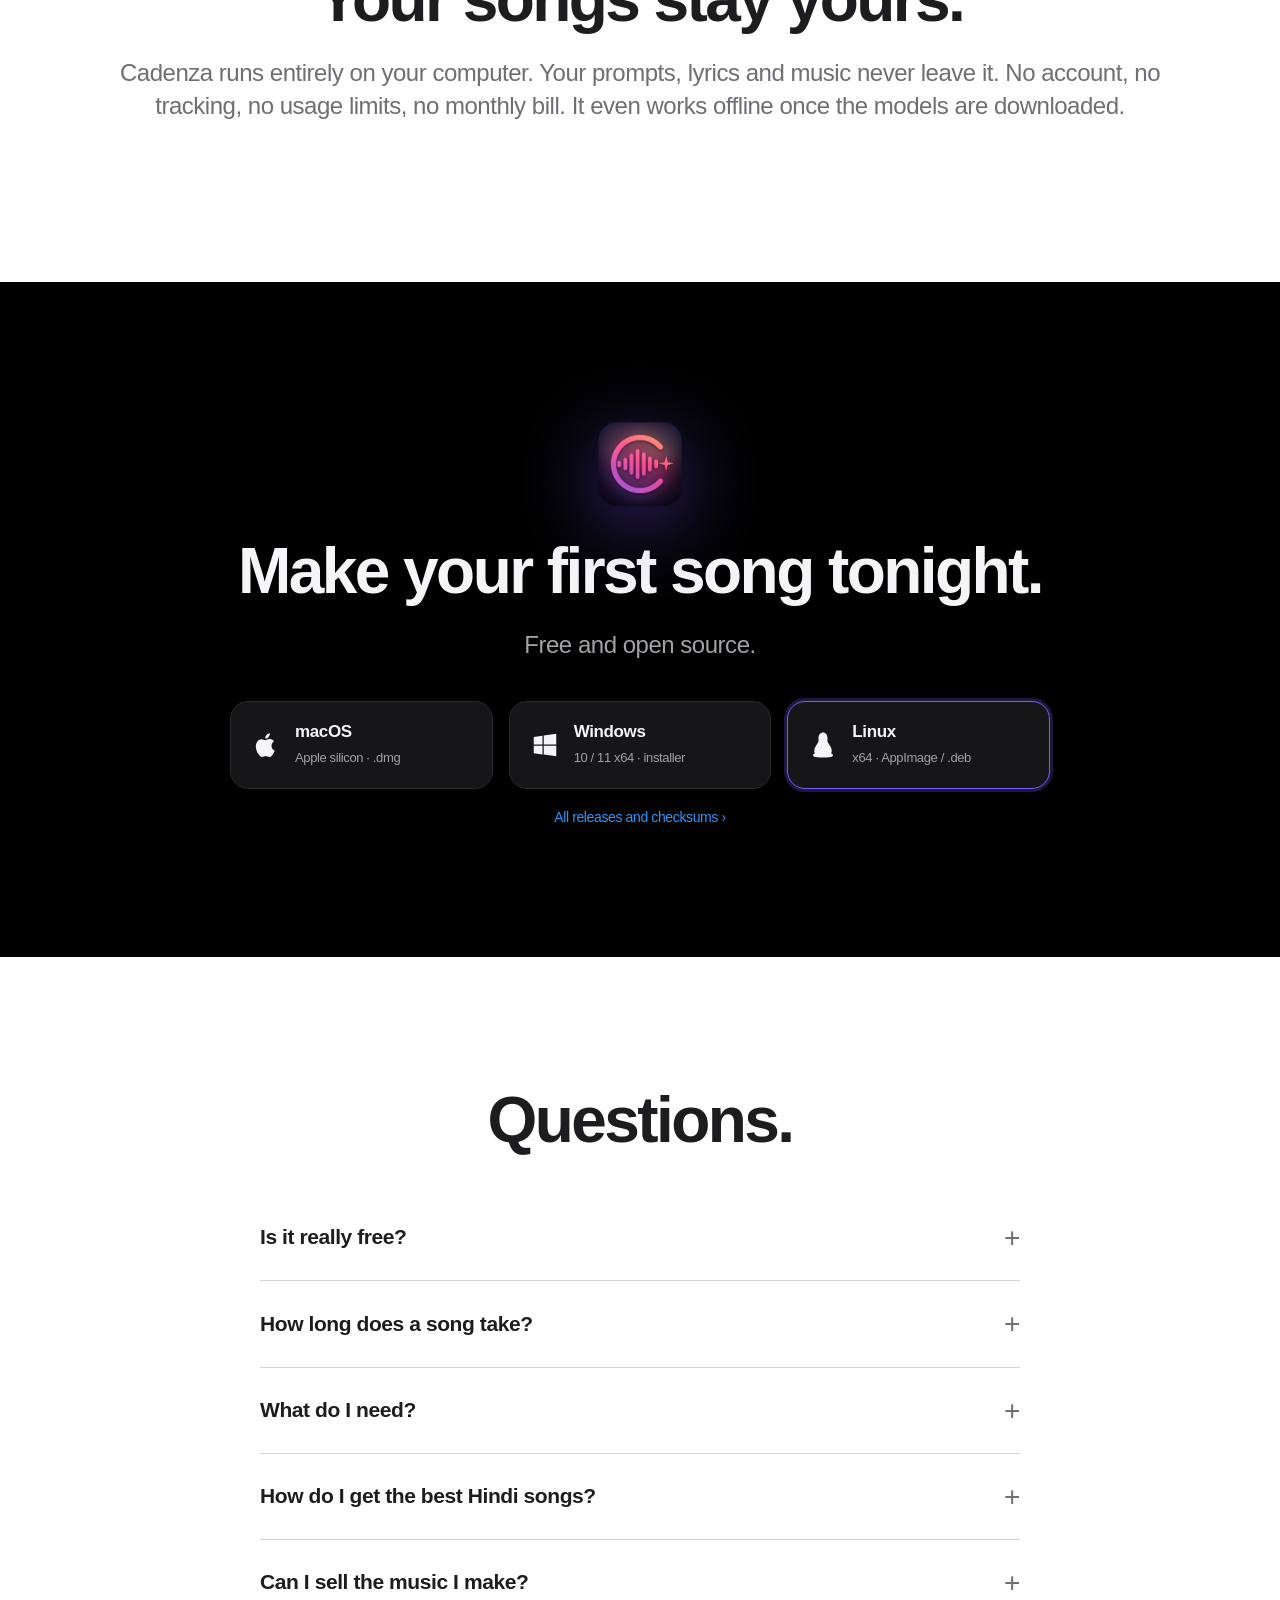
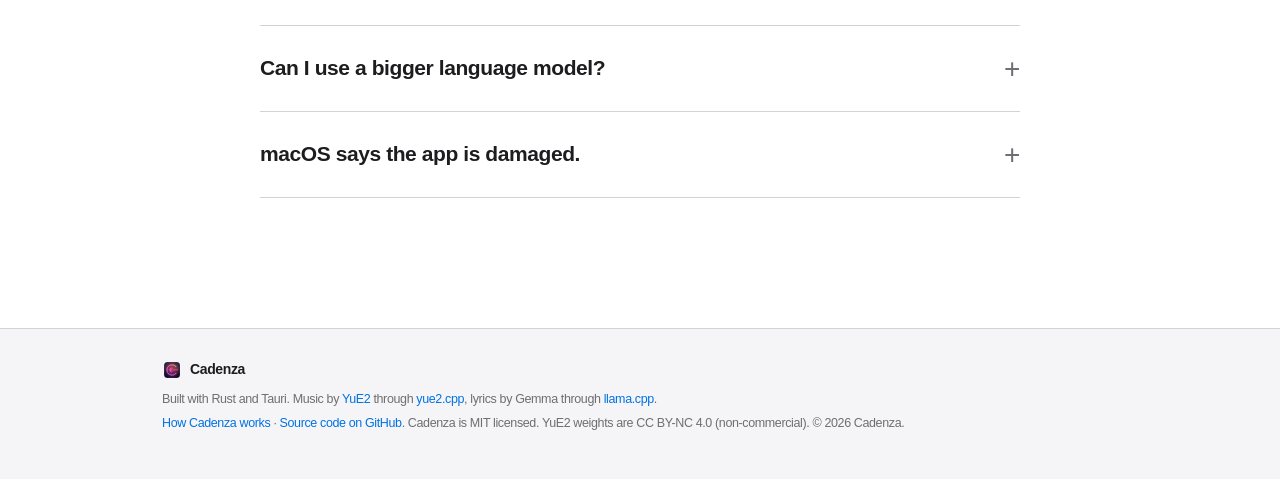
==== commit 1224ca43: "Website: lyrics that follow the example songs - An Apple Music style lyrics panel in the player: the" ====
--- a/site/index.html
+++ b/site/index.html
@@ -23,6 +23,7 @@
         <a href="#listen">Listen</a>
         <a href="#features">Features</a>
         <a href="#how">How it works</a>
+        <a href="architecture.html">Architecture</a>
         <a href="#genres">Genres</a>
         <a href="#remake">Remake</a>
         <a href="#models">Models</a>
@@ -105,6 +106,10 @@
             </div>
           </div>
         </div>
+        <div class="sp-lyrics" role="region" aria-label="Lyrics">
+          <div class="sp-lyrics-head"><span>Lyrics</span><span class="sp-lyrics-note"></span></div>
+          <div class="sp-view"><div class="sp-lines"></div></div>
+        </div>
         <ol class="sp-list"></ol>
       </div>
       <div class="songs-cta">
@@ -210,6 +215,7 @@
         </div>
         <div class="shot"><img src="images/app-lyrics.png" alt="A track's lyrics in Hindi, with actions to play, make a variation and save" loading="lazy" /></div>
       </div>
+      <p class="caption"><a href="architecture.html">See how it works under the hood ›</a></p>
     </section>
 
     <!-- GENRES -->
@@ -358,7 +364,7 @@
     <div class="footer-inner">
       <div class="footer-brand"><img src="images/icon-64.png" alt="" width="20" height="20" /> Cadenza</div>
       <p>Built with Rust and Tauri. Music by <a href="https://map-yue2.github.io/">YuE2</a> through <a href="https://github.com/ServeurpersoCom/yue2.cpp">yue2.cpp</a>, lyrics by Gemma through <a href="https://github.com/ggml-org/llama.cpp">llama.cpp</a>.</p>
-      <p class="muted"><a href="https://github.com/devops-monk/cadenza">Source code on GitHub</a>. Cadenza is MIT licensed. YuE2 weights are CC BY-NC 4.0 (non-commercial). © 2026 Cadenza.</p>
+      <p class="muted"><a href="architecture.html">How Cadenza works</a> · <a href="https://github.com/devops-monk/cadenza">Source code on GitHub</a>. Cadenza is MIT licensed. YuE2 weights are CC BY-NC 4.0 (non-commercial). © 2026 Cadenza.</p>
     </div>
   </footer>
 
--- a/site/style.css
+++ b/site/style.css
@@ -429,7 +429,7 @@
 .d-head { fill: var(--muted); }
 .d-label { font-size: 12.5px; font-weight: 500; fill: var(--text); paint-order: stroke; stroke: var(--bg); stroke-width: 5px; stroke-linejoin: round; }
 .d-muted { fill: var(--muted); }
-.d-life { stroke: var(--line); stroke-width: 1.4; stroke-dasharray: 4 5; }
+.d-life { stroke: var(--muted); stroke-opacity: .65; stroke-width: 1.6; stroke-dasharray: 6 5; }
 .d-frame { fill: color-mix(in srgb, var(--bg-soft) 55%, transparent); stroke: var(--muted); stroke-width: 1.2; }
 .d-tag { fill: var(--muted); }
 .d-tagtext { font-size: 12px; font-weight: 700; fill: var(--bg); }
@@ -437,3 +437,28 @@
   .diagram { padding: 14px; border-radius: 18px; }
   .diagram-hint { display: block; }
 }
+
+/* ---------------------------------------------------------- example lyrics */
+.sp-lyrics { margin-top: 28px; padding-top: 18px; border-top: 1px solid rgba(255, 255, 255, .14); }
+.sp-lyrics-head { display: flex; justify-content: space-between; align-items: baseline; margin: 0 8px 4px; font-size: 13px; font-weight: 600; letter-spacing: .06em; text-transform: uppercase; color: rgba(255, 255, 255, .55); }
+.sp-lyrics-note { font-weight: 500; letter-spacing: 0; text-transform: none; }
+.sp-view { position: relative; height: 300px; overflow: hidden; -webkit-mask-image: linear-gradient(transparent, #000 14%, #000 74%, transparent); mask-image: linear-gradient(transparent, #000 14%, #000 74%, transparent); }
+.sp-lines { padding: 36px 0 160px; transition: transform .55s cubic-bezier(.2, .8, .2, 1); will-change: transform; }
+.sp-line { margin: 0; padding: 6px 8px; border-radius: 12px; font-size: clamp(21px, 2.6vw, 30px); font-weight: 700; line-height: 1.22; letter-spacing: -.025em; color: rgba(255, 255, 255, .34); cursor: pointer; transition: color .2s ease-out, filter .3s ease, background .2s; }
+.sp-line:hover { background: rgba(255, 255, 255, .06); }
+.sp-line.past { color: rgba(255, 255, 255, .24); }
+.sp-line.active { color: #fff; }
+.sp.playing .sp-line:not(.active) { filter: blur(.7px); }
+.sp-gap { margin-top: 20px; }
+.sp-lyrics.untimed .sp-view { overflow-y: auto; }
+.sp-lyrics.untimed .sp-lines { padding: 28px 0 70px; transform: none !important; }
+.sp-lyrics.untimed .sp-line { font-size: clamp(18px, 2vw, 22px); color: rgba(255, 255, 255, .78); cursor: default; filter: none !important; }
+.sp-lyrics.untimed .sp-line:hover { background: none; }
+@media (max-width: 760px) {
+  .sp-view { height: 250px; }
+  .sp-line { font-size: 21px; }
+}
+@media (prefers-reduced-motion: reduce) {
+  .sp-lines, .sp-line { transition: none; }
+  .sp.playing .sp-line:not(.active) { filter: none; }
+}
